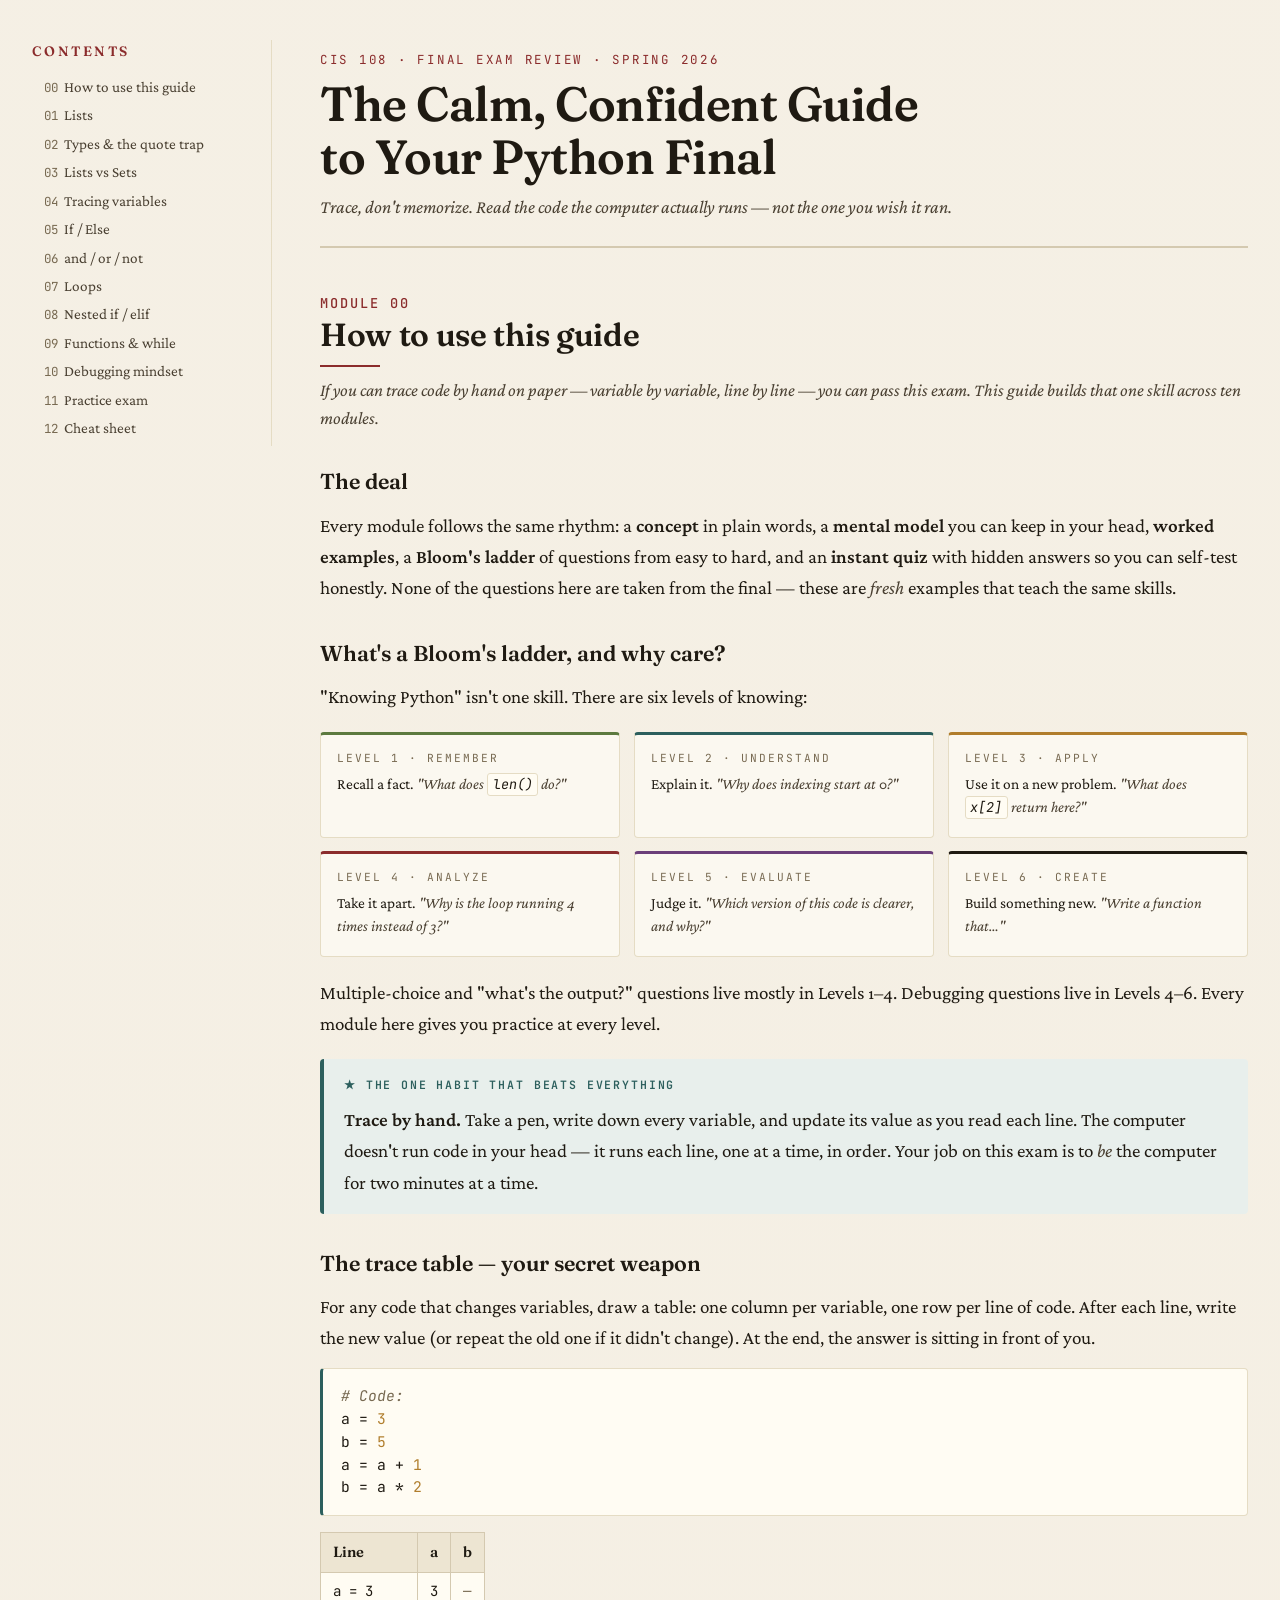
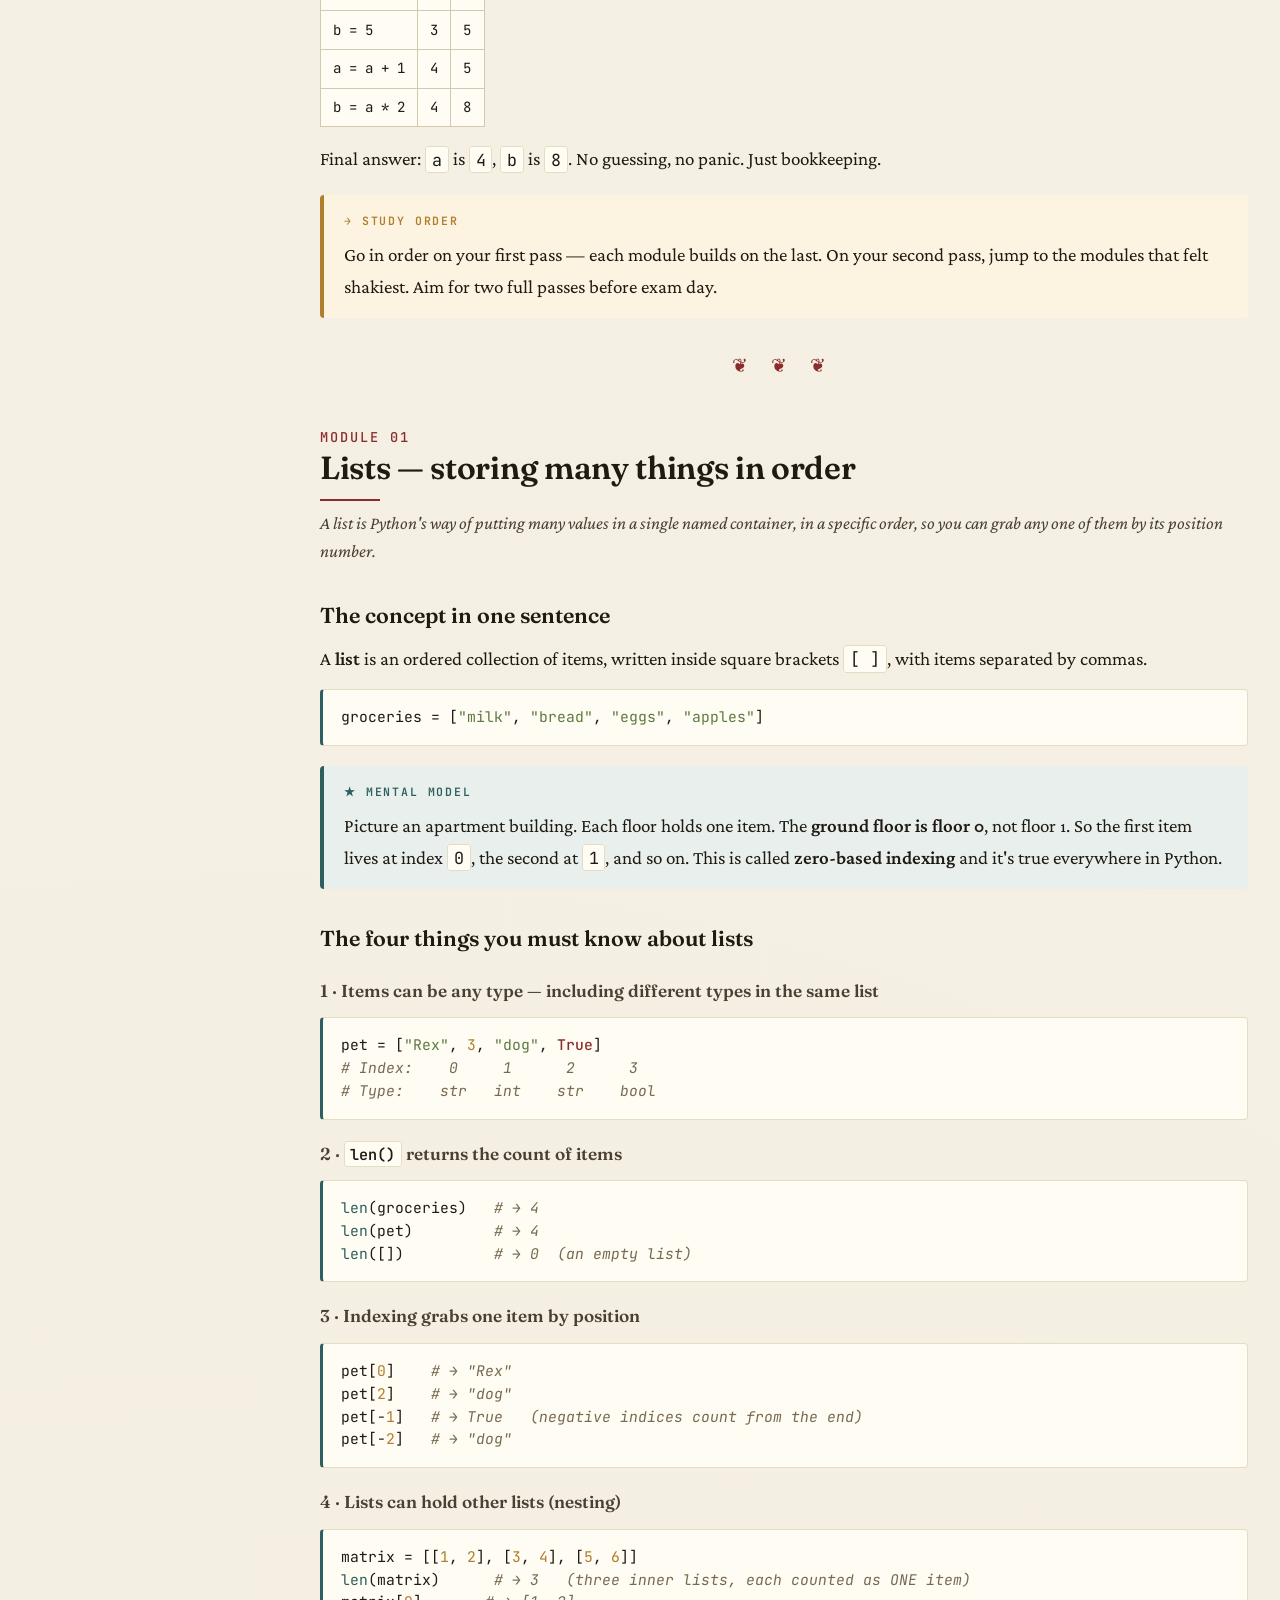
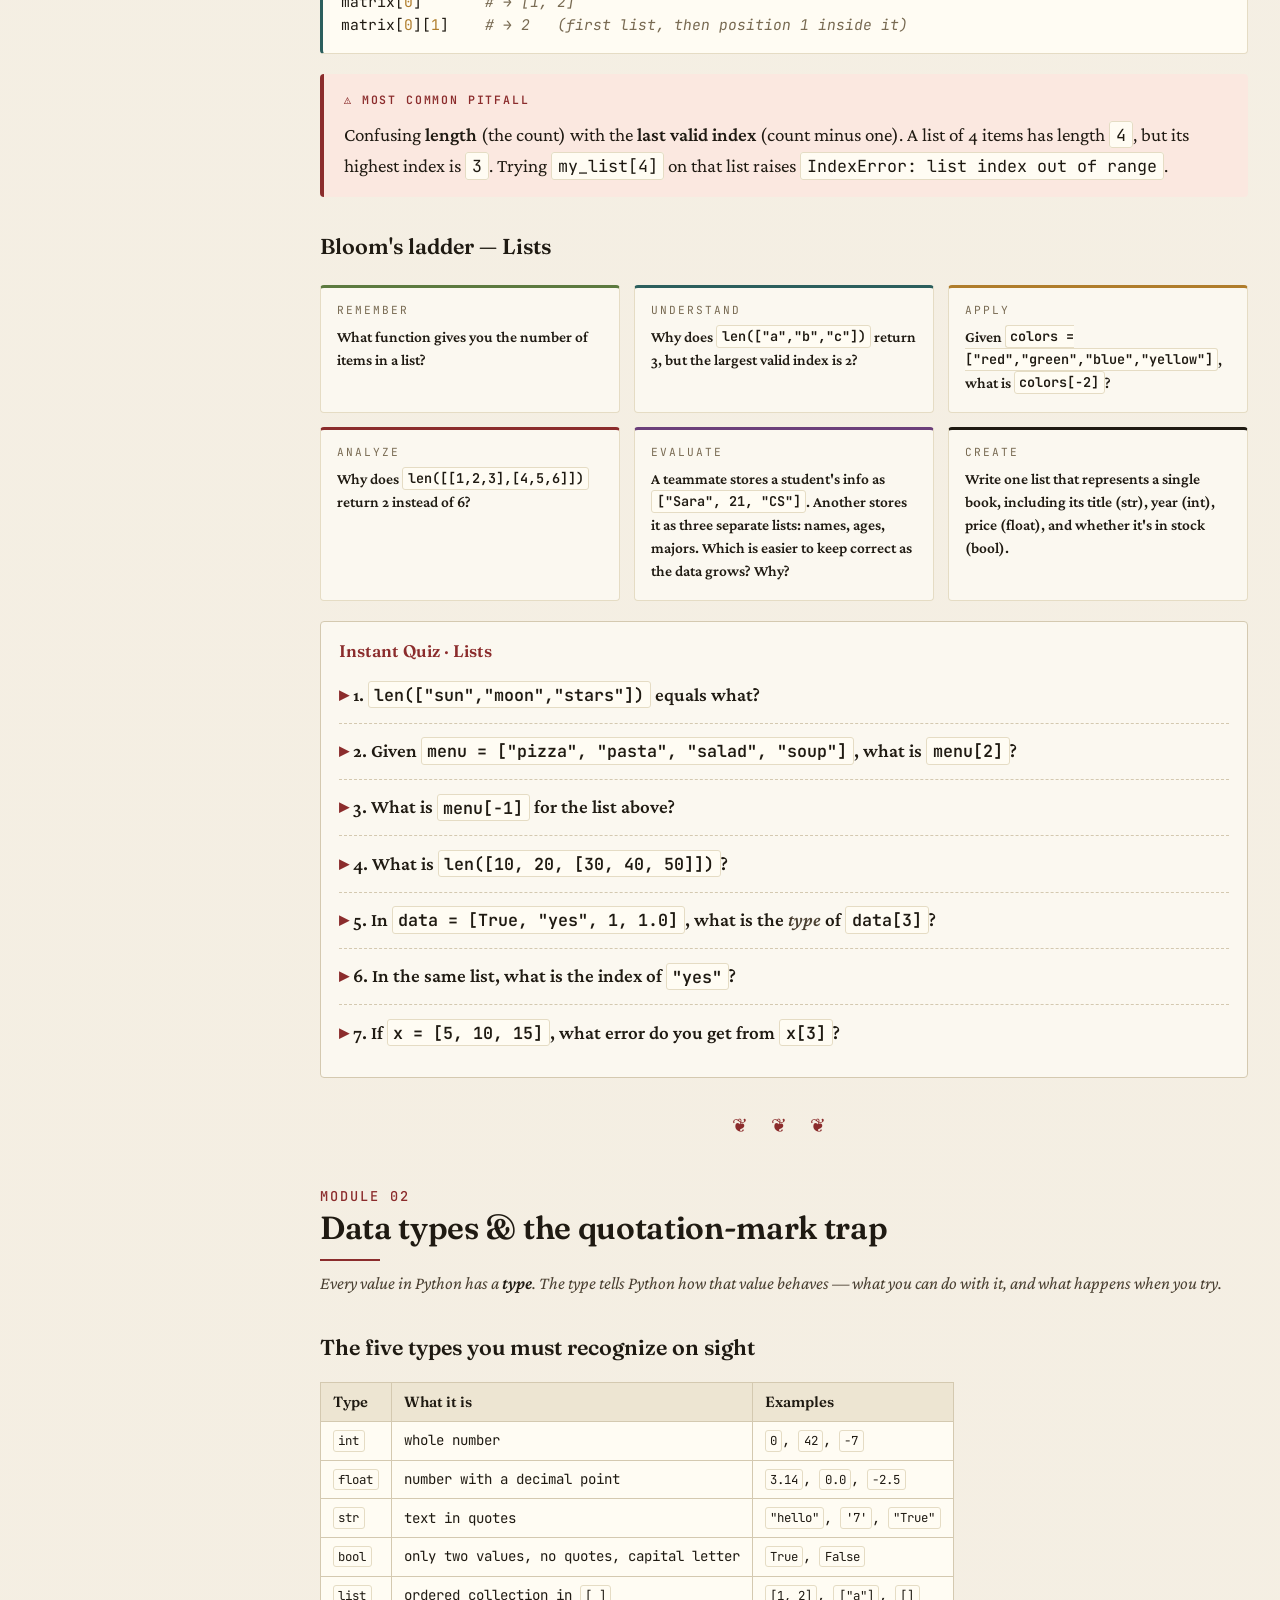
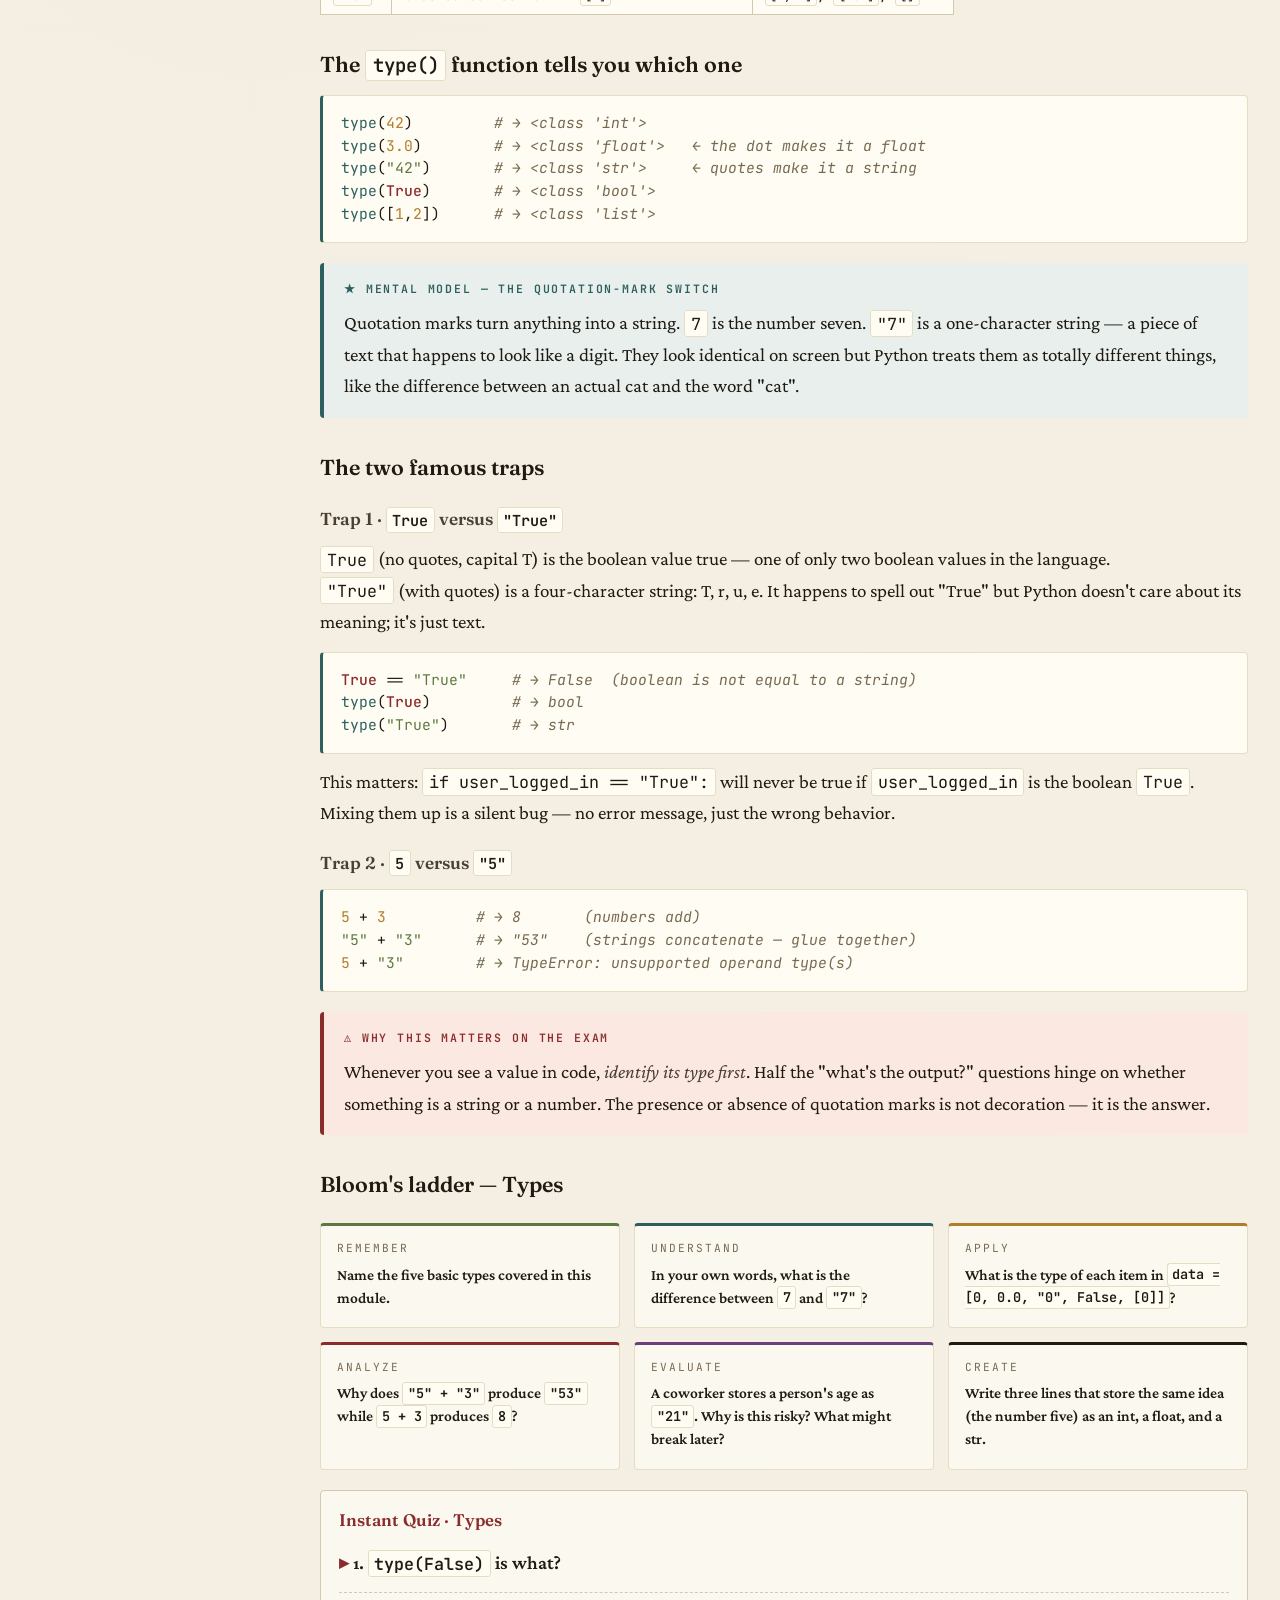
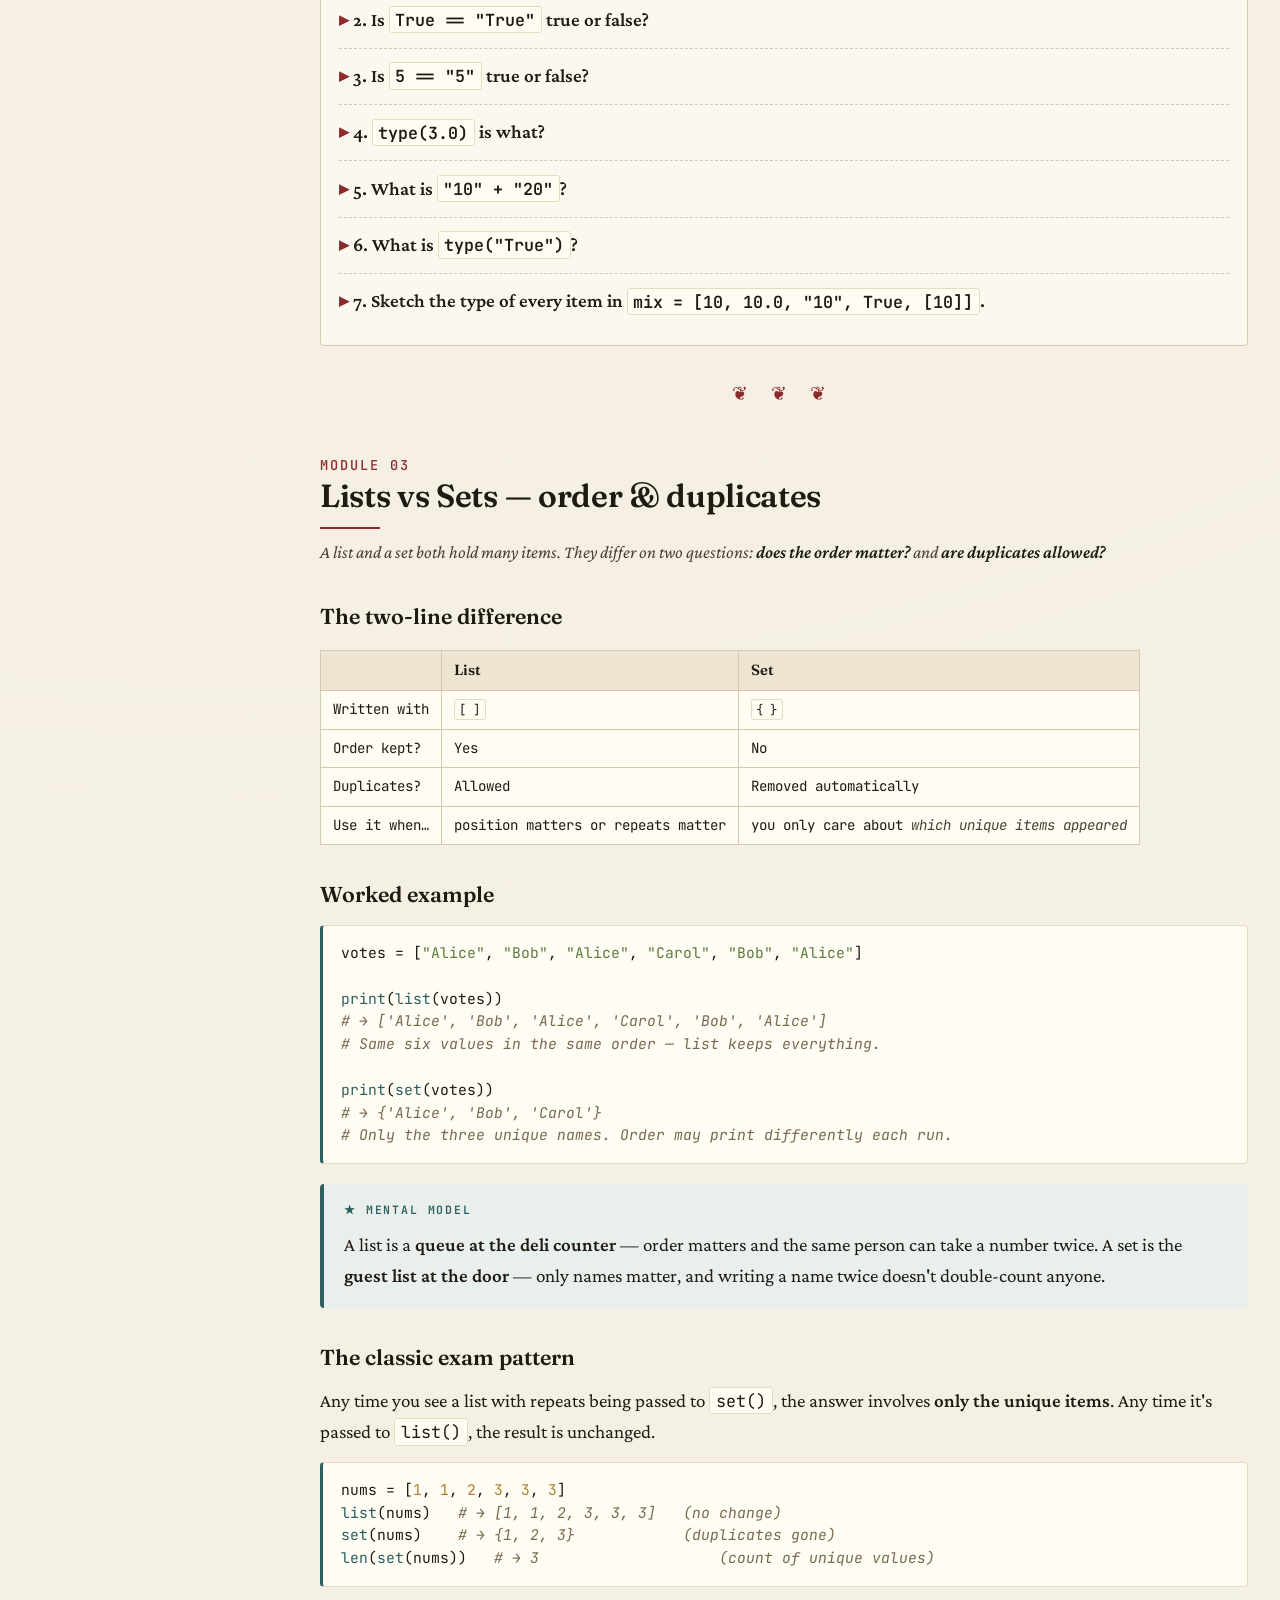
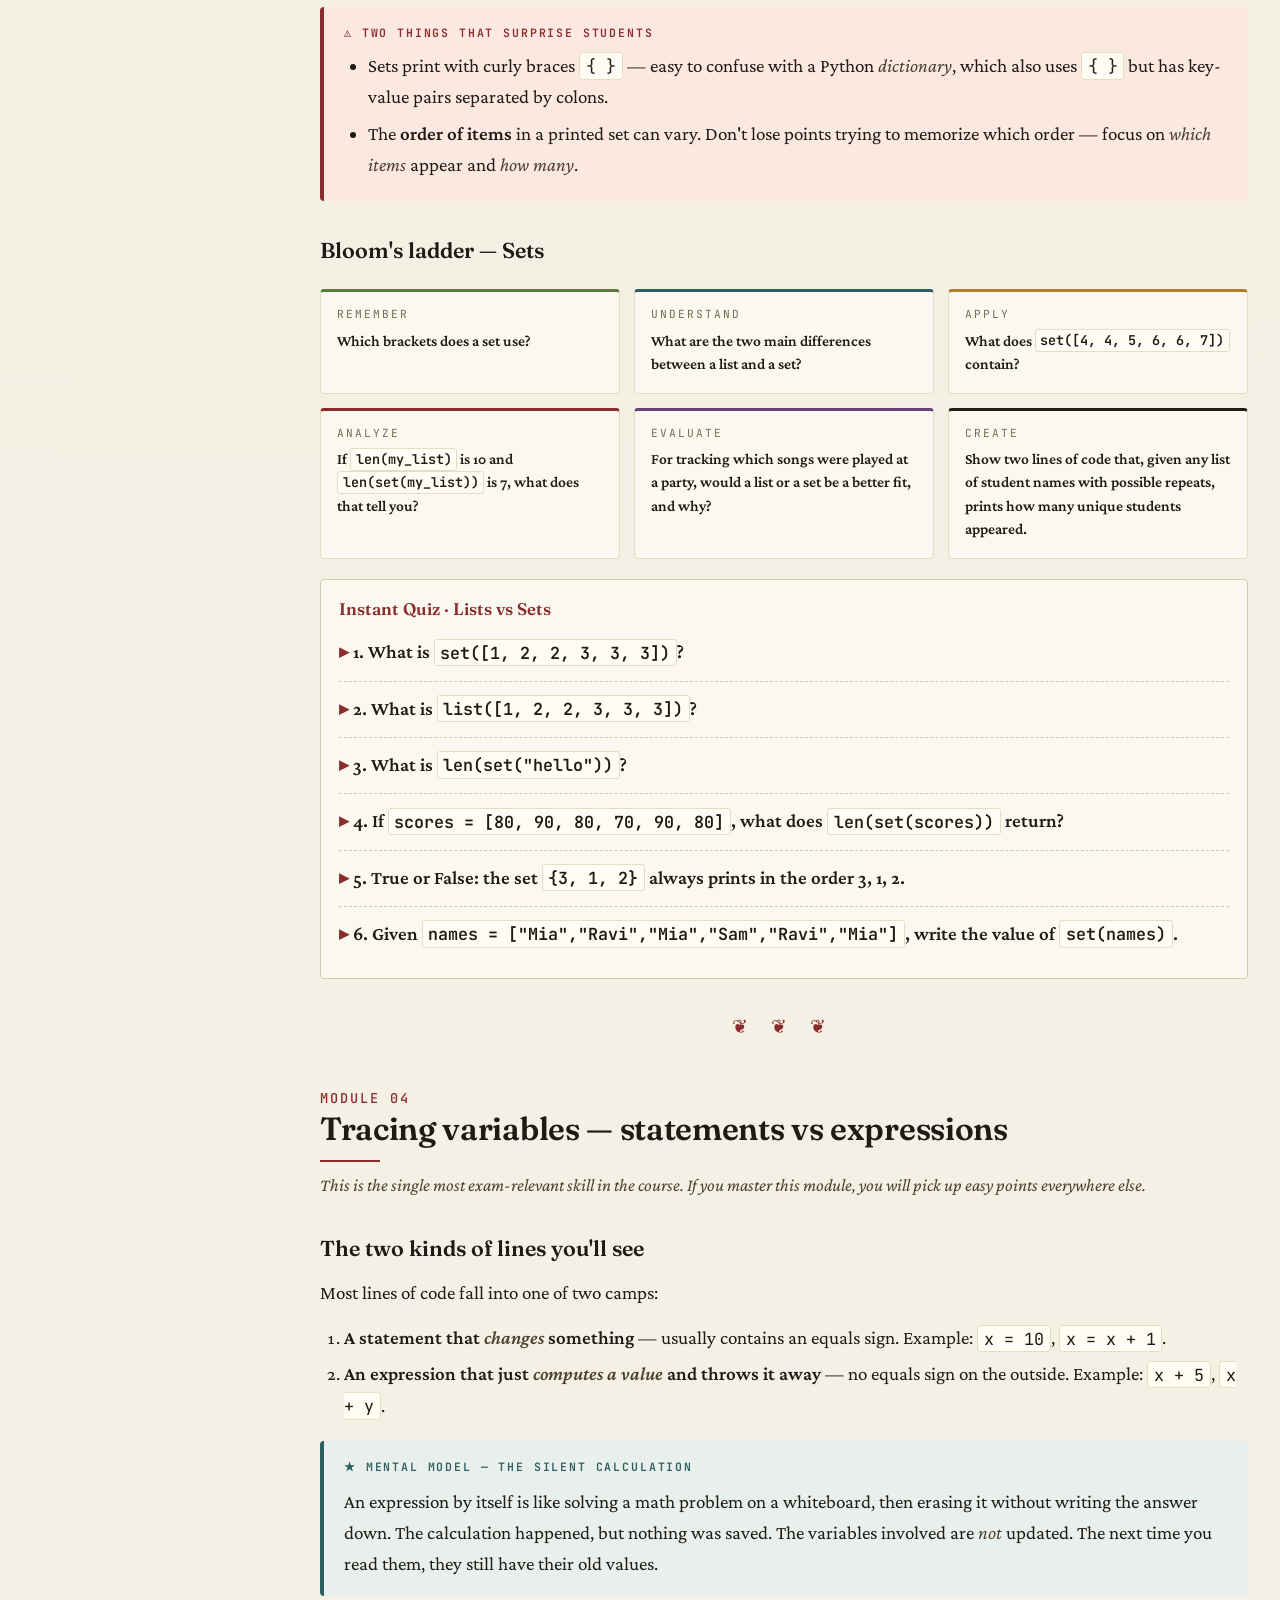
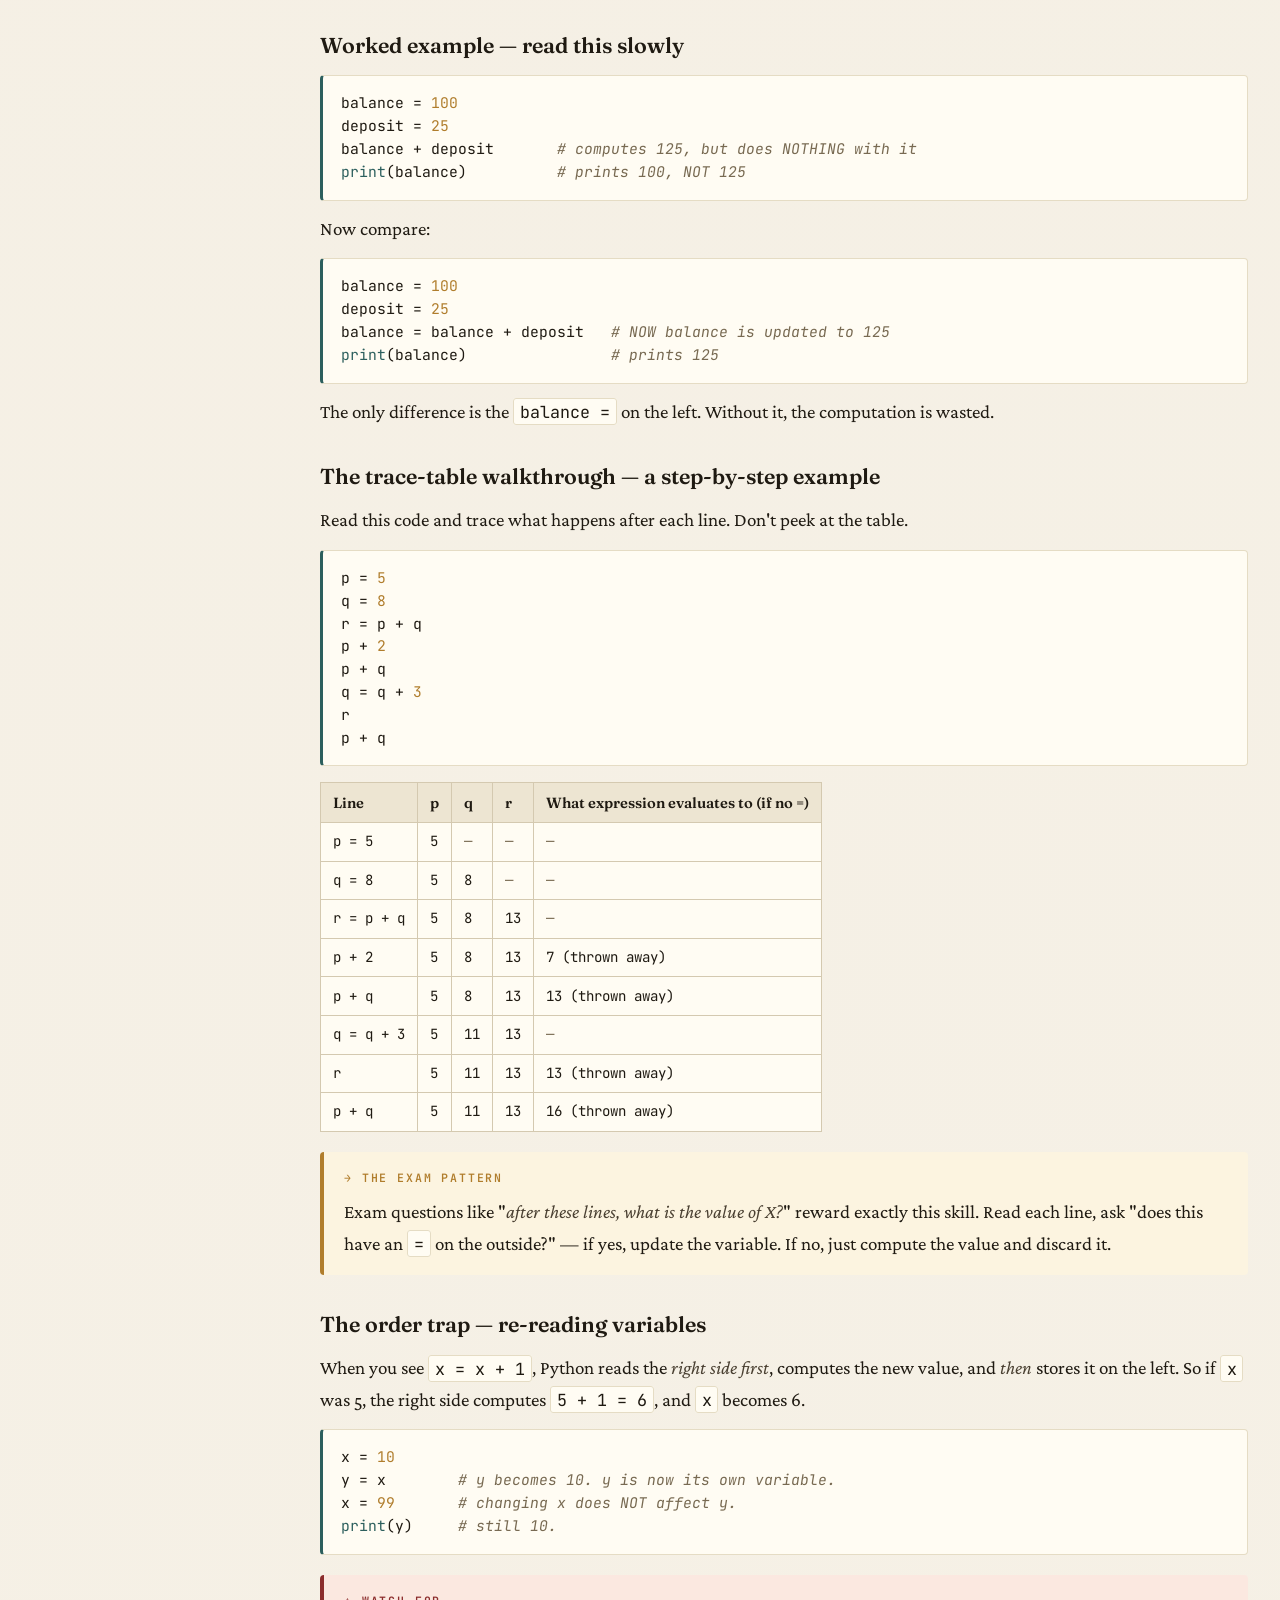
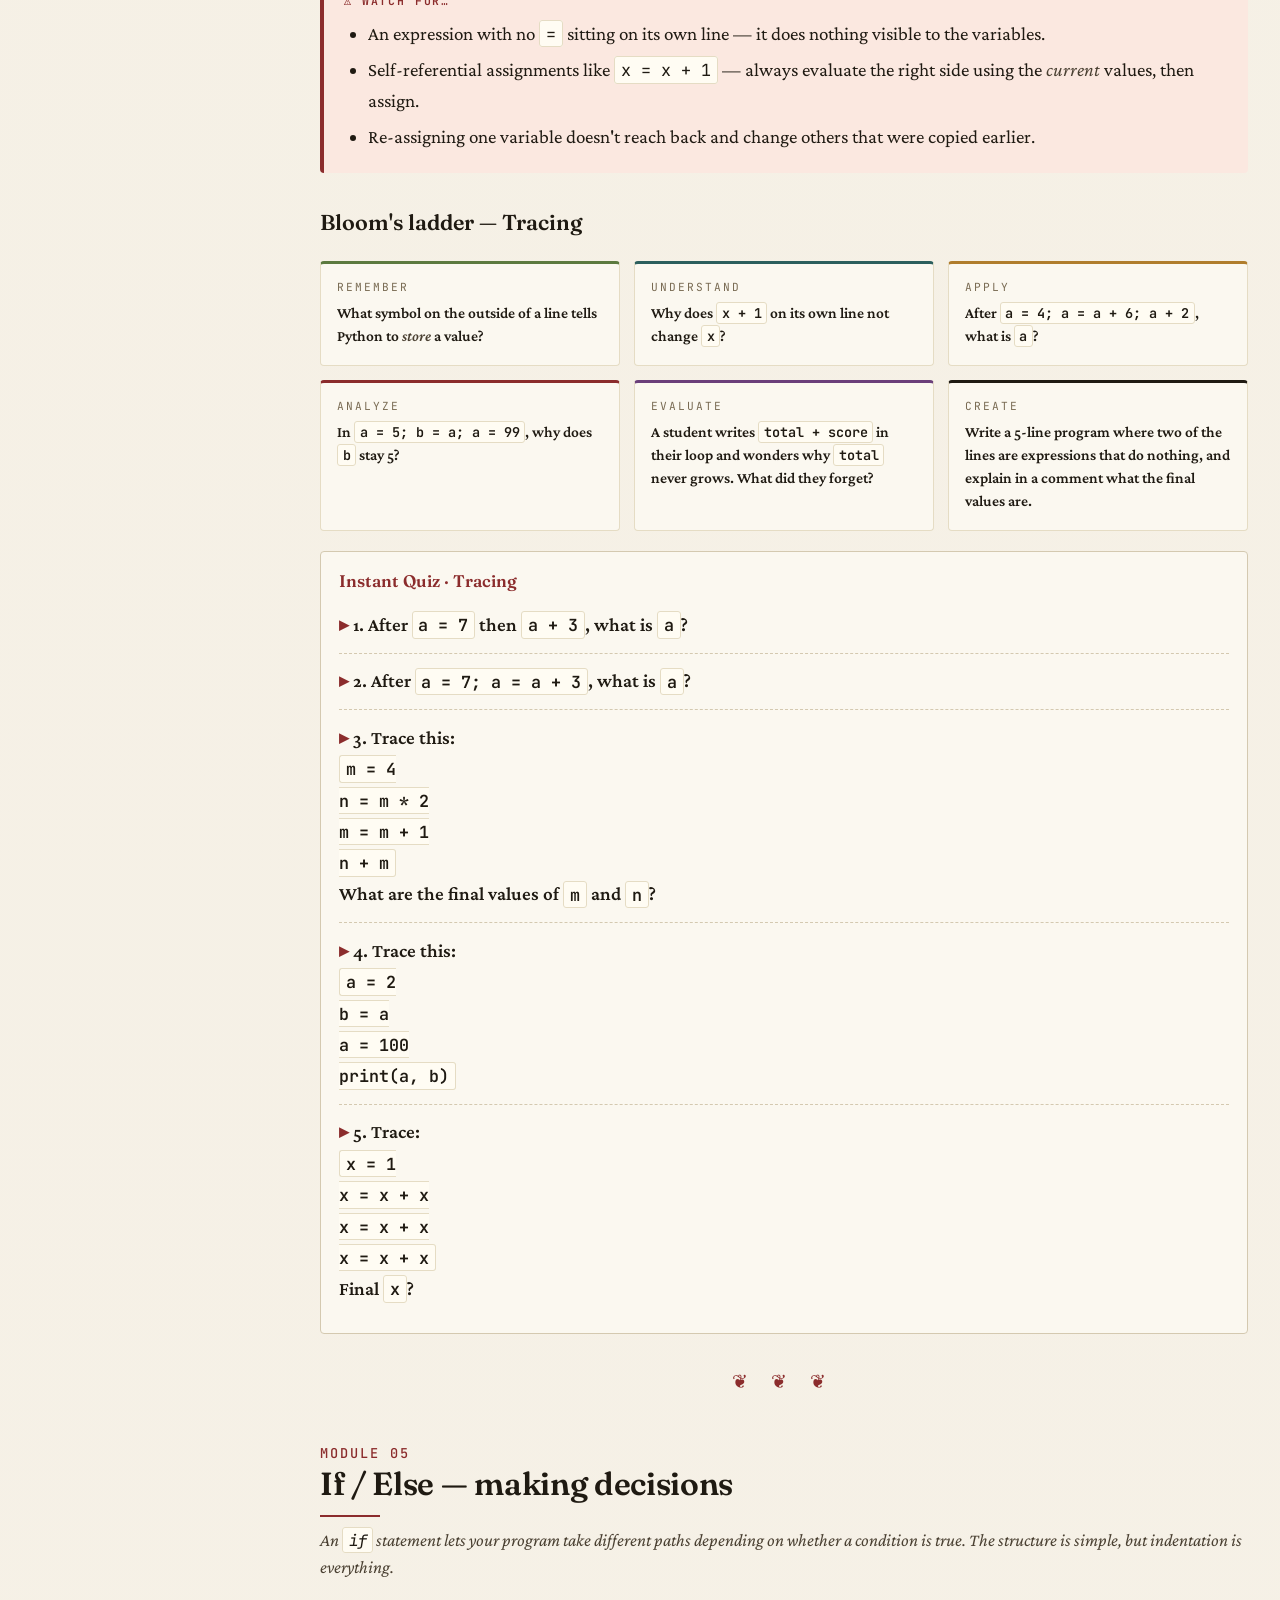
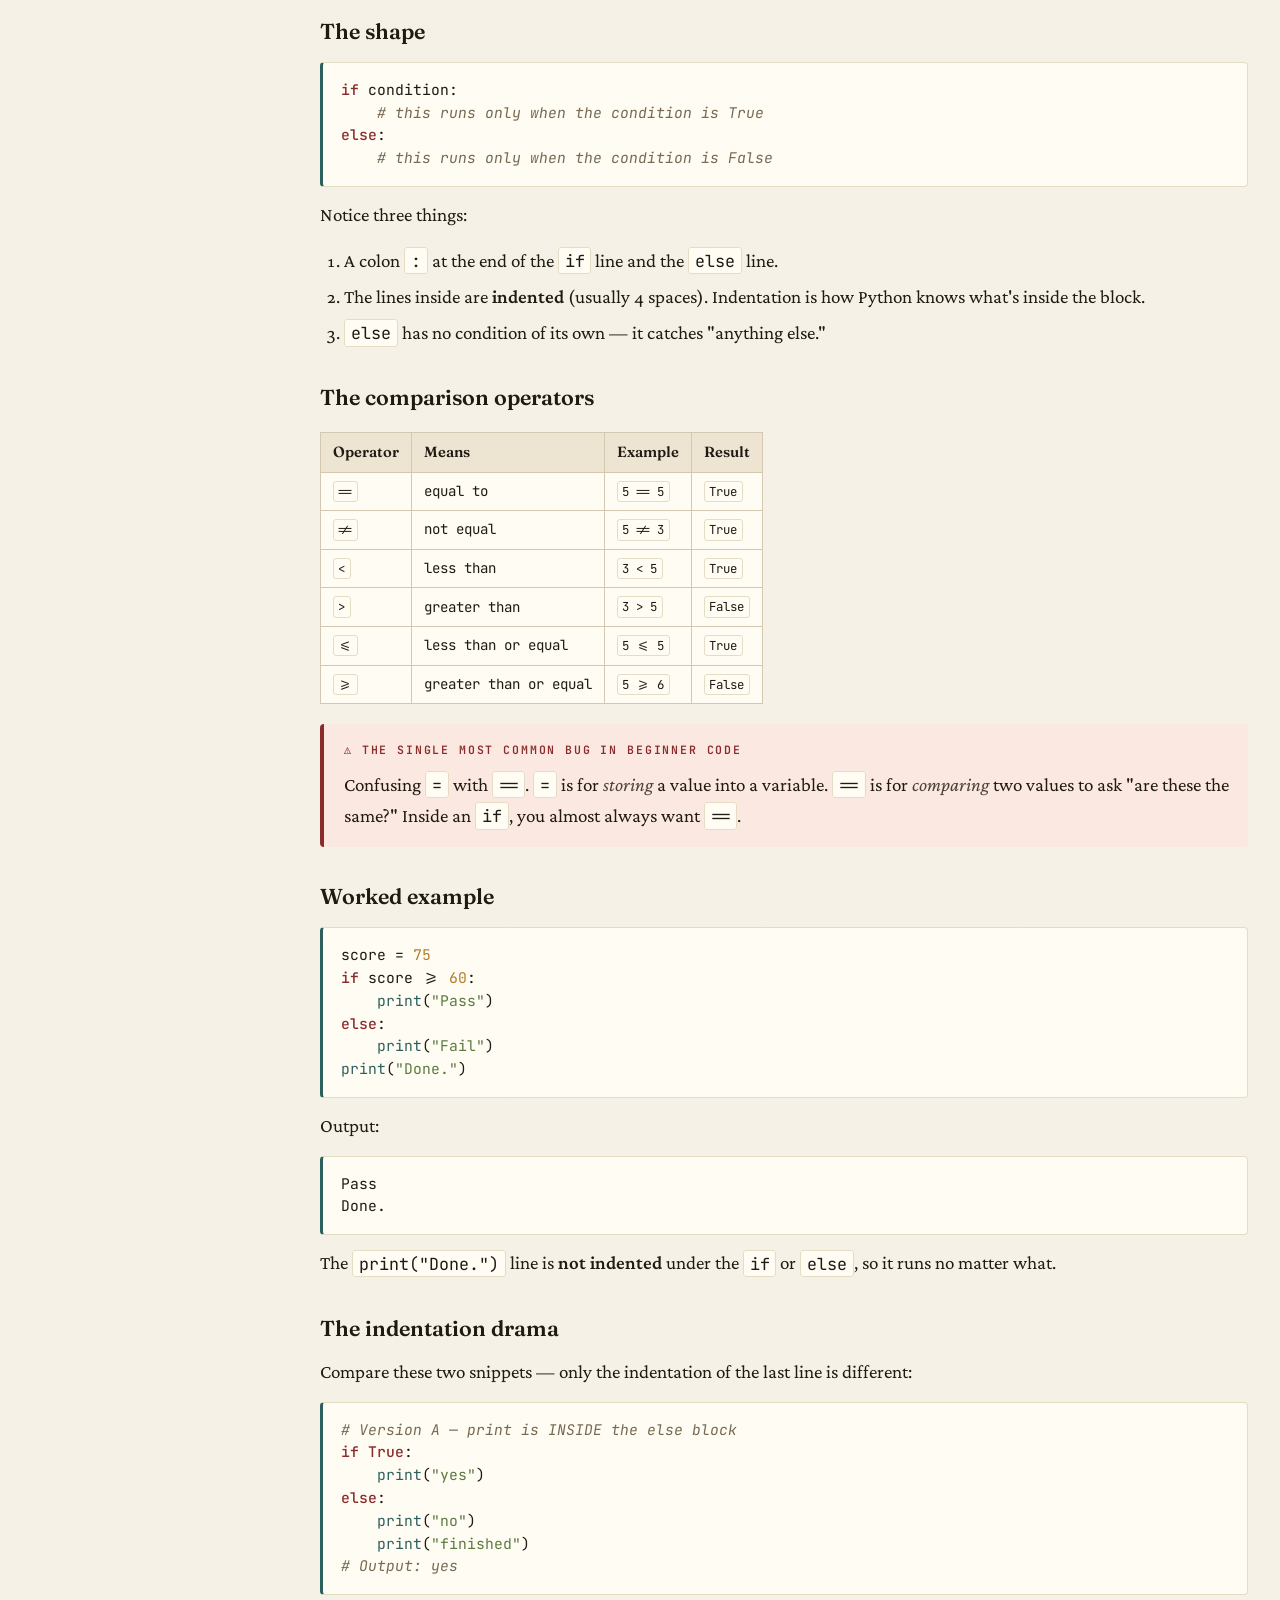
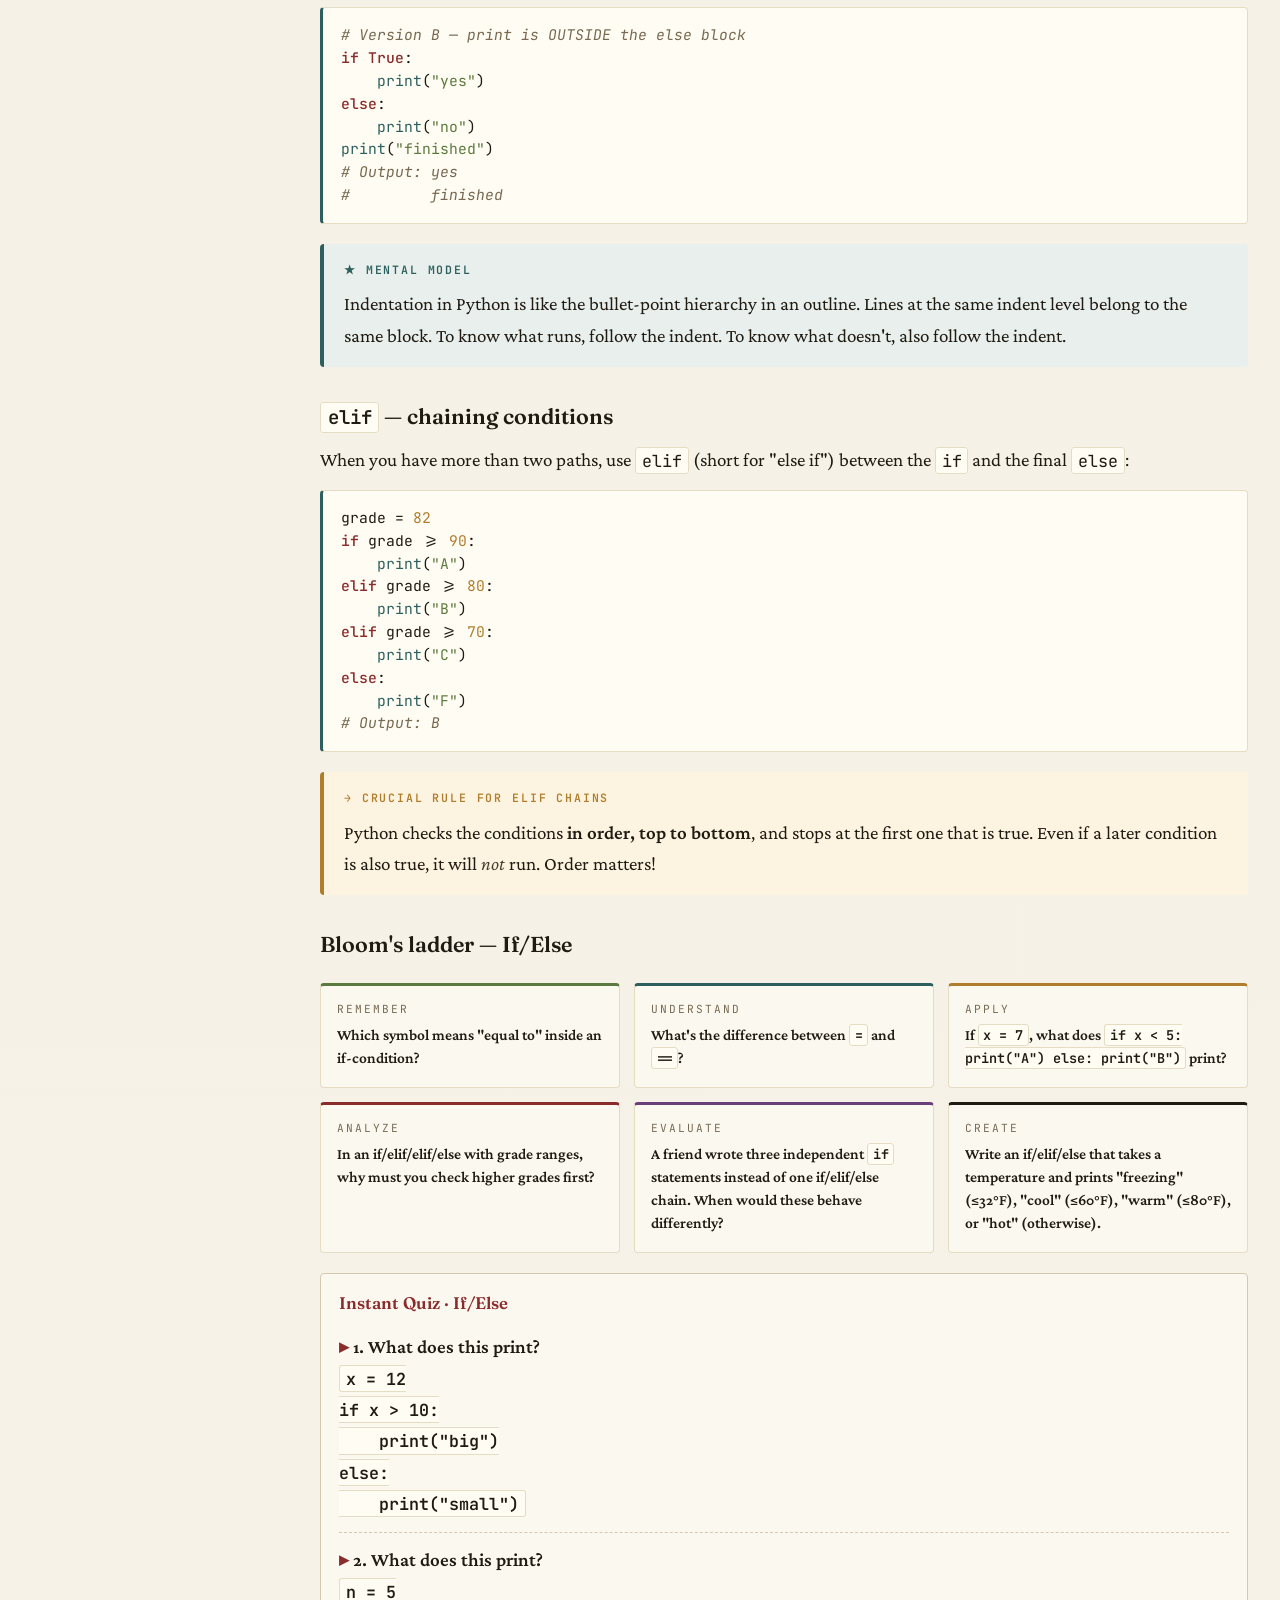
==== index.html @ 13681fec "base file.html" ====
<!DOCTYPE html>
<html lang="en">
<head>
<meta charset="UTF-8">
<meta name="viewport" content="width=device-width, initial-scale=1.0">
<title>CIS 108 — Final Exam Review Guide</title>
<link rel="preconnect" href="https://fonts.googleapis.com">
<link rel="preconnect" href="https://fonts.gstatic.com" crossorigin>
<link href="https://fonts.googleapis.com/css2?family=Fraunces:opsz,wght@9..144,400;9..144,500;9..144,600;9..144,700&family=Crimson+Pro:wght@400;500;600;700&family=JetBrains+Mono:wght@400;500;600&display=swap" rel="stylesheet">
<style>
  :root {
    --paper:        #F7F3EA;
    --paper-soft:   #FBF8F0;
    --paper-deep:   #EDE5D2;
    --ink:          #1F1A12;
    --ink-soft:     #4A4032;
    --ink-faint:    #786A52;
    --rule:         #D4C9B0;
    --rule-soft:    #E5DCC4;
    --brick:        #8B2C2C;
    --brick-soft:   #C97A6B;
    --teal:         #2C5F5D;
    --teal-soft:    #6FA09D;
    --gold:         #B07D2C;
    --moss:         #5C7A3F;
    --code-bg:      #FFFCF3;
    --code-border:  #E5DCC4;
    --hint-bg:      #FCF4E0;
    --warn-bg:      #FBE8E0;
    --calm-bg:      #E8EFEC;
    --good-bg:      #E8EEDD;
  }

  * { box-sizing: border-box; }

  html { scroll-behavior: smooth; scroll-padding-top: 1.5rem; }

  body {
    margin: 0;
    background:
      radial-gradient(circle at 20% 10%, rgba(176,125,44,0.04), transparent 40%),
      radial-gradient(circle at 80% 90%, rgba(44,95,93,0.04), transparent 40%),
      var(--paper);
    color: var(--ink);
    font-family: 'Crimson Pro', Georgia, serif;
    font-size: 19px;
    line-height: 1.65;
    font-feature-settings: "onum", "kern", "liga";
  }

  .page {
    max-width: 1280px;
    margin: 0 auto;
    display: grid;
    grid-template-columns: 240px 1fr;
    gap: 3rem;
    padding: 2.5rem 2rem;
  }

  @media (max-width: 900px) {
    .page { grid-template-columns: 1fr; gap: 1.5rem; padding: 1.25rem; }
    .toc-wrap { position: static !important; max-height: none !important; overflow: visible !important; }
  }

  /* ----- TOC ----- */
  .toc-wrap {
    position: sticky;
    top: 1.5rem;
    align-self: start;
    max-height: calc(100vh - 3rem);
    overflow-y: auto;
    padding-right: 0.75rem;
    border-right: 1px solid var(--rule-soft);
  }
  .toc-title {
    font-family: 'Fraunces', Georgia, serif;
    font-weight: 600;
    font-size: 0.85rem;
    letter-spacing: 0.18em;
    text-transform: uppercase;
    color: var(--brick);
    margin: 0 0 0.85rem 0;
  }
  .toc-list {
    list-style: none;
    padding: 0;
    margin: 0;
    font-size: 0.95rem;
    line-height: 1.45;
  }
  .toc-list li { margin-bottom: 0.4rem; }
  .toc-list a {
    color: var(--ink-soft);
    text-decoration: none;
    border-left: 2px solid transparent;
    padding-left: 0.6rem;
    display: block;
    transition: color 0.15s, border-color 0.15s;
  }
  .toc-list a:hover {
    color: var(--brick);
    border-left-color: var(--brick);
  }
  .toc-num {
    font-family: 'JetBrains Mono', monospace;
    font-size: 0.78rem;
    color: var(--ink-faint);
    margin-right: 0.4rem;
  }

  /* ----- Main ----- */
  main { min-width: 0; }

  /* ----- Header ----- */
  header.top {
    border-bottom: 2px double var(--rule);
    padding-bottom: 1.5rem;
    margin-bottom: 2rem;
  }
  .eyebrow {
    font-family: 'JetBrains Mono', monospace;
    font-size: 0.78rem;
    letter-spacing: 0.22em;
    text-transform: uppercase;
    color: var(--brick);
    margin-bottom: 0.5rem;
  }
  h1 {
    font-family: 'Fraunces', Georgia, serif;
    font-weight: 600;
    font-size: clamp(2.1rem, 4vw, 3rem);
    line-height: 1.1;
    margin: 0 0 0.5rem 0;
    letter-spacing: -0.01em;
    font-variation-settings: "SOFT" 50, "WONK" 0;
  }
  .subtitle {
    font-style: italic;
    color: var(--ink-soft);
    font-size: 1.15rem;
    margin: 0;
  }

  /* ----- Headings ----- */
  h2 {
    font-family: 'Fraunces', Georgia, serif;
    font-weight: 600;
    font-size: 2rem;
    margin: 3rem 0 0.4rem 0;
    color: var(--ink);
    letter-spacing: -0.01em;
    line-height: 1.15;
    font-variation-settings: "SOFT" 30;
  }
  h2 .module-num {
    font-family: 'JetBrains Mono', monospace;
    font-size: 0.85rem;
    color: var(--brick);
    letter-spacing: 0.15em;
    display: block;
    margin-bottom: 0.3rem;
    font-weight: 500;
  }
  h2::after {
    content: "";
    display: block;
    width: 60px;
    height: 2px;
    background: var(--brick);
    margin-top: 0.75rem;
  }
  h3 {
    font-family: 'Fraunces', Georgia, serif;
    font-weight: 600;
    font-size: 1.35rem;
    margin: 2rem 0 0.5rem 0;
    color: var(--ink);
  }
  h4 {
    font-family: 'Fraunces', Georgia, serif;
    font-weight: 600;
    font-size: 1.08rem;
    margin: 1.25rem 0 0.4rem 0;
    color: var(--ink-soft);
    text-transform: none;
  }

  p { margin: 0.6rem 0 0.9rem 0; }
  ul, ol { margin: 0.5rem 0 1rem 0; padding-left: 1.5rem; }
  li { margin-bottom: 0.3rem; }

  strong { color: var(--ink); font-weight: 600; }
  em { color: var(--ink-soft); }

  /* ----- Code ----- */
  code {
    font-family: 'JetBrains Mono', monospace;
    font-size: 0.88em;
    background: var(--code-bg);
    padding: 0.1em 0.35em;
    border-radius: 3px;
    border: 1px solid var(--code-border);
    color: var(--ink);
  }
  pre {
    font-family: 'JetBrains Mono', monospace;
    background: var(--code-bg);
    border: 1px solid var(--code-border);
    border-left: 3px solid var(--teal);
    border-radius: 4px;
    padding: 1rem 1.1rem;
    overflow-x: auto;
    font-size: 0.92rem;
    line-height: 1.55;
    margin: 0.75rem 0;
  }
  pre code {
    background: none;
    border: none;
    padding: 0;
    font-size: inherit;
  }
  /* simple syntax tinting using spans */
  .kw  { color: var(--brick); font-weight: 500; }
  .str { color: var(--moss); }
  .num { color: var(--gold); }
  .com { color: var(--ink-faint); font-style: italic; }
  .fn  { color: var(--teal); }

  /* ----- Callouts ----- */
  .callout {
    margin: 1.25rem 0;
    padding: 1rem 1.15rem 1rem 1.25rem;
    border-radius: 4px;
    border-left: 4px solid var(--ink-faint);
    background: var(--paper-soft);
    position: relative;
  }
  .callout > .label {
    font-family: 'JetBrains Mono', monospace;
    font-size: 0.72rem;
    letter-spacing: 0.16em;
    text-transform: uppercase;
    font-weight: 600;
    margin-bottom: 0.4rem;
    display: block;
  }
  .callout p:last-child, .callout ul:last-child { margin-bottom: 0; }

  .mental    { background: var(--calm-bg); border-left-color: var(--teal); }
  .mental .label { color: var(--teal); }

  .pitfall   { background: var(--warn-bg); border-left-color: var(--brick); }
  .pitfall .label { color: var(--brick); }

  .hint      { background: var(--hint-bg); border-left-color: var(--gold); }
  .hint .label { color: var(--gold); }

  .win       { background: var(--good-bg); border-left-color: var(--moss); }
  .win .label { color: var(--moss); }

  /* ----- Quiz / details ----- */
  .quiz {
    border: 1px solid var(--rule);
    border-radius: 4px;
    padding: 1rem 1.15rem;
    margin: 1.25rem 0;
    background: var(--paper-soft);
  }
  .quiz-title {
    font-family: 'Fraunces', Georgia, serif;
    font-size: 1.05rem;
    font-weight: 600;
    color: var(--brick);
    margin: 0 0 0.6rem 0;
  }
  details {
    margin: 0.6rem 0;
    border-top: 1px dashed var(--rule);
    padding-top: 0.5rem;
  }
  details:first-of-type { border-top: none; padding-top: 0; }
  summary {
    cursor: pointer;
    font-weight: 600;
    color: var(--ink);
    list-style: none;
    padding: 0.2rem 0;
    user-select: none;
  }
  summary::-webkit-details-marker { display: none; }
  summary::before {
    content: "▸ ";
    color: var(--brick);
    display: inline-block;
    transition: transform 0.15s;
    margin-right: 0.2rem;
  }
  details[open] > summary::before { content: "▾ "; }
  .answer {
    margin-top: 0.4rem;
    padding: 0.6rem 0.85rem;
    background: var(--good-bg);
    border-left: 3px solid var(--moss);
    border-radius: 3px;
    font-size: 0.97rem;
  }
  .answer strong { color: var(--moss); }

  /* ----- Tables (trace tables) ----- */
  table {
    border-collapse: collapse;
    margin: 1rem 0;
    font-family: 'JetBrains Mono', monospace;
    font-size: 0.88rem;
    background: var(--code-bg);
    border: 1px solid var(--rule);
  }
  th, td {
    border: 1px solid var(--rule);
    padding: 0.45rem 0.75rem;
    text-align: left;
  }
  th {
    background: var(--paper-deep);
    color: var(--ink);
    font-weight: 600;
    font-family: 'Fraunces', Georgia, serif;
    font-size: 0.92rem;
  }
  td.empty { color: var(--ink-faint); }

  /* ----- Bloom badges ----- */
  .bloom-grid {
    display: grid;
    grid-template-columns: repeat(auto-fit, minmax(250px, 1fr));
    gap: 0.85rem;
    margin: 1.25rem 0;
  }
  .bloom-card {
    background: var(--paper-soft);
    border: 1px solid var(--rule-soft);
    border-radius: 4px;
    padding: 0.85rem 1rem;
    border-top: 3px solid var(--teal);
  }
  .bloom-card.l1 { border-top-color: #5C7A3F; }
  .bloom-card.l2 { border-top-color: #2C5F5D; }
  .bloom-card.l3 { border-top-color: #B07D2C; }
  .bloom-card.l4 { border-top-color: #8B2C2C; }
  .bloom-card.l5 { border-top-color: #6B3F7A; }
  .bloom-card.l6 { border-top-color: #1F1A12; }
  .bloom-level {
    font-family: 'JetBrains Mono', monospace;
    font-size: 0.7rem;
    letter-spacing: 0.18em;
    text-transform: uppercase;
    color: var(--ink-faint);
    margin-bottom: 0.3rem;
  }
  .bloom-card p { margin: 0.3rem 0; font-size: 0.96rem; line-height: 1.5; }
  .bloom-q { font-weight: 600; color: var(--ink); }

  /* ----- Misc ----- */
  hr {
    border: none;
    border-top: 1px solid var(--rule-soft);
    margin: 2rem 0;
  }
  .ornament {
    text-align: center;
    color: var(--brick);
    font-size: 1.2rem;
    margin: 2rem 0;
    letter-spacing: 0.5em;
  }
  .lead {
    font-size: 1.12rem;
    color: var(--ink-soft);
    font-style: italic;
    line-height: 1.55;
  }
  .kbd {
    font-family: 'JetBrains Mono', monospace;
    font-size: 0.82em;
    background: var(--paper-deep);
    padding: 0.1em 0.4em;
    border: 1px solid var(--rule);
    border-bottom-width: 2px;
    border-radius: 3px;
  }

  /* ----- footer ----- */
  footer {
    margin-top: 4rem;
    padding-top: 1.5rem;
    border-top: 2px double var(--rule);
    color: var(--ink-faint);
    font-size: 0.9rem;
    font-style: italic;
    text-align: center;
  }
</style>
</head>
<body>
<div class="page">

<!-- ============================================================ -->
<!-- TABLE OF CONTENTS                                            -->
<!-- ============================================================ -->
<aside class="toc-wrap">
  <p class="toc-title">Contents</p>
  <ul class="toc-list">
    <li><a href="#welcome"><span class="toc-num">00</span>How to use this guide</a></li>
    <li><a href="#mod1"><span class="toc-num">01</span>Lists</a></li>
    <li><a href="#mod2"><span class="toc-num">02</span>Types &amp; the quote trap</a></li>
    <li><a href="#mod3"><span class="toc-num">03</span>Lists vs Sets</a></li>
    <li><a href="#mod4"><span class="toc-num">04</span>Tracing variables</a></li>
    <li><a href="#mod5"><span class="toc-num">05</span>If / Else</a></li>
    <li><a href="#mod6"><span class="toc-num">06</span>and / or / not</a></li>
    <li><a href="#mod7"><span class="toc-num">07</span>Loops</a></li>
    <li><a href="#mod8"><span class="toc-num">08</span>Nested if / elif</a></li>
    <li><a href="#mod9"><span class="toc-num">09</span>Functions &amp; while</a></li>
    <li><a href="#mod10"><span class="toc-num">10</span>Debugging mindset</a></li>
    <li><a href="#practice"><span class="toc-num">11</span>Practice exam</a></li>
    <li><a href="#cheat"><span class="toc-num">12</span>Cheat sheet</a></li>
  </ul>
</aside>

<!-- ============================================================ -->
<!-- MAIN                                                         -->
<!-- ============================================================ -->
<main>

<header class="top">
  <p class="eyebrow">CIS 108 · Final Exam Review · Spring 2026</p>
  <h1>The Calm, Confident Guide<br>to Your Python Final</h1>
  <p class="subtitle">Trace, don't memorize. Read the code the computer actually runs — not the one you wish it ran.</p>
</header>

<!-- ============================================================ -->
<!-- 00 WELCOME                                                   -->
<!-- ============================================================ -->
<section id="welcome">
<h2><span class="module-num">MODULE 00</span>How to use this guide</h2>

<p class="lead">If you can <em>trace</em> code by hand on paper — variable by variable, line by line — you can pass this exam. This guide builds that one skill across ten modules.</p>

<h3>The deal</h3>
<p>Every module follows the same rhythm: a <strong>concept</strong> in plain words, a <strong>mental model</strong> you can keep in your head, <strong>worked examples</strong>, a <strong>Bloom's ladder</strong> of questions from easy to hard, and an <strong>instant quiz</strong> with hidden answers so you can self-test honestly. None of the questions here are taken from the final — these are <em>fresh</em> examples that teach the same skills.</p>

<h3>What's a Bloom's ladder, and why care?</h3>
<p>"Knowing Python" isn't one skill. There are six levels of knowing:</p>

<div class="bloom-grid">
  <div class="bloom-card l1"><div class="bloom-level">Level 1 · Remember</div><p>Recall a fact. <em>"What does <code>len()</code> do?"</em></p></div>
  <div class="bloom-card l2"><div class="bloom-level">Level 2 · Understand</div><p>Explain it. <em>"Why does indexing start at 0?"</em></p></div>
  <div class="bloom-card l3"><div class="bloom-level">Level 3 · Apply</div><p>Use it on a new problem. <em>"What does <code>x[2]</code> return here?"</em></p></div>
  <div class="bloom-card l4"><div class="bloom-level">Level 4 · Analyze</div><p>Take it apart. <em>"Why is the loop running 4 times instead of 3?"</em></p></div>
  <div class="bloom-card l5"><div class="bloom-level">Level 5 · Evaluate</div><p>Judge it. <em>"Which version of this code is clearer, and why?"</em></p></div>
  <div class="bloom-card l6"><div class="bloom-level">Level 6 · Create</div><p>Build something new. <em>"Write a function that…"</em></p></div>
</div>

<p>Multiple-choice and "what's the output?" questions live mostly in Levels 1–4. Debugging questions live in Levels 4–6. Every module here gives you practice at every level.</p>

<div class="callout mental">
  <span class="label">★ The one habit that beats everything</span>
  <p><strong>Trace by hand.</strong> Take a pen, write down every variable, and update its value as you read each line. The computer doesn't run code in your head — it runs each line, one at a time, in order. Your job on this exam is to <em>be</em> the computer for two minutes at a time.</p>
</div>

<h3>The trace table — your secret weapon</h3>
<p>For any code that changes variables, draw a table: one column per variable, one row per line of code. After each line, write the new value (or repeat the old one if it didn't change). At the end, the answer is sitting in front of you.</p>

<pre><code><span class="com"># Code:</span>
a = <span class="num">3</span>
b = <span class="num">5</span>
a = a + <span class="num">1</span>
b = a * <span class="num">2</span></code></pre>

<table>
<tr><th>Line</th><th>a</th><th>b</th></tr>
<tr><td>a = 3</td><td>3</td><td class="empty">—</td></tr>
<tr><td>b = 5</td><td>3</td><td>5</td></tr>
<tr><td>a = a + 1</td><td>4</td><td>5</td></tr>
<tr><td>b = a * 2</td><td>4</td><td>8</td></tr>
</table>

<p>Final answer: <code>a</code> is <code>4</code>, <code>b</code> is <code>8</code>. No guessing, no panic. Just bookkeeping.</p>

<div class="callout hint">
  <span class="label">→ Study order</span>
  <p>Go in order on your first pass — each module builds on the last. On your second pass, jump to the modules that felt shakiest. Aim for two full passes before exam day.</p>
</div>

</section>

<div class="ornament">❦ ❦ ❦</div>

<!-- ============================================================ -->
<!-- 01 LISTS                                                      -->
<!-- ============================================================ -->
<section id="mod1">
<h2><span class="module-num">MODULE 01</span>Lists — storing many things in order</h2>

<p class="lead">A list is Python's way of putting many values in a single named container, in a specific order, so you can grab any one of them by its position number.</p>

<h3>The concept in one sentence</h3>
<p>A <strong>list</strong> is an ordered collection of items, written inside square brackets <code>[ ]</code>, with items separated by commas.</p>

<pre><code>groceries = [<span class="str">"milk"</span>, <span class="str">"bread"</span>, <span class="str">"eggs"</span>, <span class="str">"apples"</span>]</code></pre>

<div class="callout mental">
  <span class="label">★ Mental model</span>
  <p>Picture an apartment building. Each floor holds one item. The <strong>ground floor is floor 0</strong>, not floor 1. So the first item lives at index <code>0</code>, the second at <code>1</code>, and so on. This is called <strong>zero-based indexing</strong> and it's true everywhere in Python.</p>
</div>

<h3>The four things you must know about lists</h3>

<h4>1 · Items can be any type — including different types in the same list</h4>
<pre><code>pet = [<span class="str">"Rex"</span>, <span class="num">3</span>, <span class="str">"dog"</span>, <span class="kw">True</span>]
<span class="com"># Index:    0     1      2      3</span>
<span class="com"># Type:    str   int    str    bool</span></code></pre>

<h4>2 · <code>len()</code> returns the count of items</h4>
<pre><code><span class="fn">len</span>(groceries)   <span class="com"># → 4</span>
<span class="fn">len</span>(pet)         <span class="com"># → 4</span>
<span class="fn">len</span>([])          <span class="com"># → 0  (an empty list)</span></code></pre>

<h4>3 · Indexing grabs one item by position</h4>
<pre><code>pet[<span class="num">0</span>]    <span class="com"># → "Rex"</span>
pet[<span class="num">2</span>]    <span class="com"># → "dog"</span>
pet[-<span class="num">1</span>]   <span class="com"># → True   (negative indices count from the end)</span>
pet[-<span class="num">2</span>]   <span class="com"># → "dog"</span></code></pre>

<h4>4 · Lists can hold other lists (nesting)</h4>
<pre><code>matrix = [[<span class="num">1</span>, <span class="num">2</span>], [<span class="num">3</span>, <span class="num">4</span>], [<span class="num">5</span>, <span class="num">6</span>]]
<span class="fn">len</span>(matrix)      <span class="com"># → 3   (three inner lists, each counted as ONE item)</span>
matrix[<span class="num">0</span>]       <span class="com"># → [1, 2]</span>
matrix[<span class="num">0</span>][<span class="num">1</span>]    <span class="com"># → 2   (first list, then position 1 inside it)</span></code></pre>

<div class="callout pitfall">
  <span class="label">⚠ Most common pitfall</span>
  <p>Confusing <strong>length</strong> (the count) with the <strong>last valid index</strong> (count minus one). A list of 4 items has length <code>4</code>, but its highest index is <code>3</code>. Trying <code>my_list[4]</code> on that list raises <code>IndexError: list index out of range</code>.</p>
</div>

<h3>Bloom's ladder — Lists</h3>
<div class="bloom-grid">
  <div class="bloom-card l1"><div class="bloom-level">Remember</div><p class="bloom-q">What function gives you the number of items in a list?</p></div>
  <div class="bloom-card l2"><div class="bloom-level">Understand</div><p class="bloom-q">Why does <code>len(["a","b","c"])</code> return 3, but the largest valid index is 2?</p></div>
  <div class="bloom-card l3"><div class="bloom-level">Apply</div><p class="bloom-q">Given <code>colors = ["red","green","blue","yellow"]</code>, what is <code>colors[-2]</code>?</p></div>
  <div class="bloom-card l4"><div class="bloom-level">Analyze</div><p class="bloom-q">Why does <code>len([[1,2,3],[4,5,6]])</code> return 2 instead of 6?</p></div>
  <div class="bloom-card l5"><div class="bloom-level">Evaluate</div><p class="bloom-q">A teammate stores a student's info as <code>["Sara", 21, "CS"]</code>. Another stores it as three separate lists: names, ages, majors. Which is easier to keep correct as the data grows? Why?</p></div>
  <div class="bloom-card l6"><div class="bloom-level">Create</div><p class="bloom-q">Write one list that represents a single book, including its title (str), year (int), price (float), and whether it's in stock (bool).</p></div>
</div>

<div class="quiz">
<p class="quiz-title">Instant Quiz · Lists</p>

<details><summary>1. <code>len(["sun","moon","stars"])</code> equals what?</summary>
<div class="answer"><strong>3.</strong> Three items, so length is 3.</div></details>

<details><summary>2. Given <code>menu = ["pizza", "pasta", "salad", "soup"]</code>, what is <code>menu[2]</code>?</summary>
<div class="answer"><strong>"salad".</strong> Counting from 0: pizza→0, pasta→1, salad→2.</div></details>

<details><summary>3. What is <code>menu[-1]</code> for the list above?</summary>
<div class="answer"><strong>"soup".</strong> <code>-1</code> is always the last item, no matter how long the list is.</div></details>

<details><summary>4. What is <code>len([10, 20, [30, 40, 50]])</code>?</summary>
<div class="answer"><strong>3.</strong> Two numbers and one inner list — three items total. The inner list counts as a single item even though it contains three numbers.</div></details>

<details><summary>5. In <code>data = [True, "yes", 1, 1.0]</code>, what is the <em>type</em> of <code>data[3]</code>?</summary>
<div class="answer"><strong><code>float</code>.</strong> The dot in <code>1.0</code> makes it a float, not an int.</div></details>

<details><summary>6. In the same list, what is the index of <code>"yes"</code>?</summary>
<div class="answer"><strong>1.</strong> True is at 0, "yes" is at 1.</div></details>

<details><summary>7. If <code>x = [5, 10, 15]</code>, what error do you get from <code>x[3]</code>?</summary>
<div class="answer"><strong><code>IndexError: list index out of range</code>.</strong> The list has length 3, so valid indices are 0, 1, 2. Index 3 doesn't exist.</div></details>
</div>

</section>

<div class="ornament">❦ ❦ ❦</div>

<!-- ============================================================ -->
<!-- 02 TYPES                                                      -->
<!-- ============================================================ -->
<section id="mod2">
<h2><span class="module-num">MODULE 02</span>Data types &amp; the quotation-mark trap</h2>

<p class="lead">Every value in Python has a <strong>type</strong>. The type tells Python how that value behaves — what you can do with it, and what happens when you try.</p>

<h3>The five types you must recognize on sight</h3>

<table>
<tr><th>Type</th><th>What it is</th><th>Examples</th></tr>
<tr><td><code>int</code></td><td>whole number</td><td><code>0</code>, <code>42</code>, <code>-7</code></td></tr>
<tr><td><code>float</code></td><td>number with a decimal point</td><td><code>3.14</code>, <code>0.0</code>, <code>-2.5</code></td></tr>
<tr><td><code>str</code></td><td>text in quotes</td><td><code>"hello"</code>, <code>'7'</code>, <code>"True"</code></td></tr>
<tr><td><code>bool</code></td><td>only two values, no quotes, capital letter</td><td><code>True</code>, <code>False</code></td></tr>
<tr><td><code>list</code></td><td>ordered collection in <code>[ ]</code></td><td><code>[1, 2]</code>, <code>["a"]</code>, <code>[]</code></td></tr>
</table>

<h3>The <code>type()</code> function tells you which one</h3>
<pre><code><span class="fn">type</span>(<span class="num">42</span>)         <span class="com"># → &lt;class 'int'&gt;</span>
<span class="fn">type</span>(<span class="num">3.0</span>)        <span class="com"># → &lt;class 'float'&gt;   ← the dot makes it a float</span>
<span class="fn">type</span>(<span class="str">"42"</span>)       <span class="com"># → &lt;class 'str'&gt;     ← quotes make it a string</span>
<span class="fn">type</span>(<span class="kw">True</span>)       <span class="com"># → &lt;class 'bool'&gt;</span>
<span class="fn">type</span>([<span class="num">1</span>,<span class="num">2</span>])      <span class="com"># → &lt;class 'list'&gt;</span></code></pre>

<div class="callout mental">
  <span class="label">★ Mental model — the quotation-mark switch</span>
  <p>Quotation marks turn anything into a string. <code>7</code> is the number seven. <code>"7"</code> is a one-character string — a piece of text that happens to look like a digit. They look identical on screen but Python treats them as totally different things, like the difference between an actual cat and the word "cat".</p>
</div>

<h3>The two famous traps</h3>

<h4>Trap 1 · <code>True</code> versus <code>"True"</code></h4>
<p><code>True</code> (no quotes, capital T) is the boolean value true — one of only two boolean values in the language.<br>
<code>"True"</code> (with quotes) is a four-character string: T, r, u, e. It happens to spell out "True" but Python doesn't care about its meaning; it's just text.</p>

<pre><code><span class="kw">True</span> == <span class="str">"True"</span>     <span class="com"># → False  (boolean is not equal to a string)</span>
<span class="fn">type</span>(<span class="kw">True</span>)         <span class="com"># → bool</span>
<span class="fn">type</span>(<span class="str">"True"</span>)       <span class="com"># → str</span></code></pre>

<p>This matters: <code>if user_logged_in == "True":</code> will never be true if <code>user_logged_in</code> is the boolean <code>True</code>. Mixing them up is a silent bug — no error message, just the wrong behavior.</p>

<h4>Trap 2 · <code>5</code> versus <code>"5"</code></h4>
<pre><code><span class="num">5</span> + <span class="num">3</span>          <span class="com"># → 8       (numbers add)</span>
<span class="str">"5"</span> + <span class="str">"3"</span>      <span class="com"># → "53"    (strings concatenate — glue together)</span>
<span class="num">5</span> + <span class="str">"3"</span>        <span class="com"># → TypeError: unsupported operand type(s)</span></code></pre>

<div class="callout pitfall">
  <span class="label">⚠ Why this matters on the exam</span>
  <p>Whenever you see a value in code, <em>identify its type first</em>. Half the "what's the output?" questions hinge on whether something is a string or a number. The presence or absence of quotation marks is not decoration — it is the answer.</p>
</div>

<h3>Bloom's ladder — Types</h3>
<div class="bloom-grid">
  <div class="bloom-card l1"><div class="bloom-level">Remember</div><p class="bloom-q">Name the five basic types covered in this module.</p></div>
  <div class="bloom-card l2"><div class="bloom-level">Understand</div><p class="bloom-q">In your own words, what is the difference between <code>7</code> and <code>"7"</code>?</p></div>
  <div class="bloom-card l3"><div class="bloom-level">Apply</div><p class="bloom-q">What is the type of each item in <code>data = [0, 0.0, "0", False, [0]]</code>?</p></div>
  <div class="bloom-card l4"><div class="bloom-level">Analyze</div><p class="bloom-q">Why does <code>"5" + "3"</code> produce <code>"53"</code> while <code>5 + 3</code> produces <code>8</code>?</p></div>
  <div class="bloom-card l5"><div class="bloom-level">Evaluate</div><p class="bloom-q">A coworker stores a person's age as <code>"21"</code>. Why is this risky? What might break later?</p></div>
  <div class="bloom-card l6"><div class="bloom-level">Create</div><p class="bloom-q">Write three lines that store the same idea (the number five) as an int, a float, and a str.</p></div>
</div>

<div class="quiz">
<p class="quiz-title">Instant Quiz · Types</p>

<details><summary>1. <code>type(False)</code> is what?</summary>
<div class="answer"><strong><code>bool</code>.</strong> True and False are the only two booleans.</div></details>

<details><summary>2. Is <code>True == "True"</code> true or false?</summary>
<div class="answer"><strong>False.</strong> A boolean and a string are different types and are never equal, even when they look the same.</div></details>

<details><summary>3. Is <code>5 == "5"</code> true or false?</summary>
<div class="answer"><strong>False.</strong> An int and a string are never equal in Python.</div></details>

<details><summary>4. <code>type(3.0)</code> is what?</summary>
<div class="answer"><strong><code>float</code>.</strong> The decimal point makes it a float, even though the value is a whole number.</div></details>

<details><summary>5. What is <code>"10" + "20"</code>?</summary>
<div class="answer"><strong><code>"20"</code>? No — it's <code>"1020"</code>.</strong> The <code>+</code> operator on strings glues them end to end (concatenation), it doesn't add them as numbers.</div></details>

<details><summary>6. What is <code>type("True")</code>?</summary>
<div class="answer"><strong><code>str</code>.</strong> Quotes make it a string. The text inside is irrelevant to Python.</div></details>

<details><summary>7. Sketch the type of every item in <code>mix = [10, 10.0, "10", True, [10]]</code>.</summary>
<div class="answer"><strong>int, float, str, bool, list.</strong> Five values, five different types.</div></details>
</div>

</section>

<div class="ornament">❦ ❦ ❦</div>

<!-- ============================================================ -->
<!-- 03 LISTS vs SETS                                              -->
<!-- ============================================================ -->
<section id="mod3">
<h2><span class="module-num">MODULE 03</span>Lists vs Sets — order &amp; duplicates</h2>

<p class="lead">A list and a set both hold many items. They differ on two questions: <strong>does the order matter?</strong> and <strong>are duplicates allowed?</strong></p>

<h3>The two-line difference</h3>
<table>
<tr><th></th><th>List</th><th>Set</th></tr>
<tr><td>Written with</td><td><code>[ ]</code></td><td><code>{ }</code></td></tr>
<tr><td>Order kept?</td><td>Yes</td><td>No</td></tr>
<tr><td>Duplicates?</td><td>Allowed</td><td>Removed automatically</td></tr>
<tr><td>Use it when…</td><td>position matters or repeats matter</td><td>you only care about <em>which unique items appeared</em></td></tr>
</table>

<h3>Worked example</h3>
<pre><code>votes = [<span class="str">"Alice"</span>, <span class="str">"Bob"</span>, <span class="str">"Alice"</span>, <span class="str">"Carol"</span>, <span class="str">"Bob"</span>, <span class="str">"Alice"</span>]

<span class="fn">print</span>(<span class="fn">list</span>(votes))
<span class="com"># → ['Alice', 'Bob', 'Alice', 'Carol', 'Bob', 'Alice']
# Same six values in the same order — list keeps everything.</span>

<span class="fn">print</span>(<span class="fn">set</span>(votes))
<span class="com"># → {'Alice', 'Bob', 'Carol'}
# Only the three unique names. Order may print differently each run.</span></code></pre>

<div class="callout mental">
  <span class="label">★ Mental model</span>
  <p>A list is a <strong>queue at the deli counter</strong> — order matters and the same person can take a number twice. A set is the <strong>guest list at the door</strong> — only names matter, and writing a name twice doesn't double-count anyone.</p>
</div>

<h3>The classic exam pattern</h3>
<p>Any time you see a list with repeats being passed to <code>set()</code>, the answer involves <strong>only the unique items</strong>. Any time it's passed to <code>list()</code>, the result is unchanged.</p>

<pre><code>nums = [<span class="num">1</span>, <span class="num">1</span>, <span class="num">2</span>, <span class="num">3</span>, <span class="num">3</span>, <span class="num">3</span>]
<span class="fn">list</span>(nums)   <span class="com"># → [1, 1, 2, 3, 3, 3]   (no change)</span>
<span class="fn">set</span>(nums)    <span class="com"># → {1, 2, 3}            (duplicates gone)</span>
<span class="fn">len</span>(<span class="fn">set</span>(nums))   <span class="com"># → 3                    (count of unique values)</span></code></pre>

<div class="callout pitfall">
  <span class="label">⚠ Two things that surprise students</span>
  <ul>
    <li>Sets print with curly braces <code>{ }</code> — easy to confuse with a Python <em>dictionary</em>, which also uses <code>{ }</code> but has key-value pairs separated by colons.</li>
    <li>The <strong>order of items</strong> in a printed set can vary. Don't lose points trying to memorize which order — focus on <em>which items</em> appear and <em>how many</em>.</li>
  </ul>
</div>

<h3>Bloom's ladder — Sets</h3>
<div class="bloom-grid">
  <div class="bloom-card l1"><div class="bloom-level">Remember</div><p class="bloom-q">Which brackets does a set use?</p></div>
  <div class="bloom-card l2"><div class="bloom-level">Understand</div><p class="bloom-q">What are the two main differences between a list and a set?</p></div>
  <div class="bloom-card l3"><div class="bloom-level">Apply</div><p class="bloom-q">What does <code>set([4, 4, 5, 6, 6, 7])</code> contain?</p></div>
  <div class="bloom-card l4"><div class="bloom-level">Analyze</div><p class="bloom-q">If <code>len(my_list)</code> is 10 and <code>len(set(my_list))</code> is 7, what does that tell you?</p></div>
  <div class="bloom-card l5"><div class="bloom-level">Evaluate</div><p class="bloom-q">For tracking which songs were played at a party, would a list or a set be a better fit, and why?</p></div>
  <div class="bloom-card l6"><div class="bloom-level">Create</div><p class="bloom-q">Show two lines of code that, given any list of student names with possible repeats, prints how many unique students appeared.</p></div>
</div>

<div class="quiz">
<p class="quiz-title">Instant Quiz · Lists vs Sets</p>

<details><summary>1. What is <code>set([1, 2, 2, 3, 3, 3])</code>?</summary>
<div class="answer"><strong><code>{1, 2, 3}</code>.</strong> Duplicates removed.</div></details>

<details><summary>2. What is <code>list([1, 2, 2, 3, 3, 3])</code>?</summary>
<div class="answer"><strong><code>[1, 2, 2, 3, 3, 3]</code>.</strong> Lists keep duplicates and order.</div></details>

<details><summary>3. What is <code>len(set("hello"))</code>?</summary>
<div class="answer"><strong>4.</strong> The unique characters are h, e, l, o — four of them. The repeated 'l' is dropped.</div></details>

<details><summary>4. If <code>scores = [80, 90, 80, 70, 90, 80]</code>, what does <code>len(set(scores))</code> return?</summary>
<div class="answer"><strong>3.</strong> Three unique scores: 80, 90, 70.</div></details>

<details><summary>5. True or False: the set <code>{3, 1, 2}</code> always prints in the order 3, 1, 2.</summary>
<div class="answer"><strong>False.</strong> Set order is not guaranteed and can vary.</div></details>

<details><summary>6. Given <code>names = ["Mia","Ravi","Mia","Sam","Ravi","Mia"]</code>, write the value of <code>set(names)</code>.</summary>
<div class="answer"><strong><code>{"Mia", "Ravi", "Sam"}</code></strong> — three unique names. Order may vary on screen.</div></details>
</div>

</section>

<div class="ornament">❦ ❦ ❦</div>

<!-- ============================================================ -->
<!-- 04 TRACING VARIABLES                                          -->
<!-- ============================================================ -->
<section id="mod4">
<h2><span class="module-num">MODULE 04</span>Tracing variables — statements vs expressions</h2>

<p class="lead">This is the single most exam-relevant skill in the course. If you master this module, you will pick up easy points everywhere else.</p>

<h3>The two kinds of lines you'll see</h3>
<p>Most lines of code fall into one of two camps:</p>
<ol>
  <li><strong>A statement that <em>changes</em> something</strong> — usually contains an equals sign. Example: <code>x = 10</code>, <code>x = x + 1</code>.</li>
  <li><strong>An expression that just <em>computes a value</em> and throws it away</strong> — no equals sign on the outside. Example: <code>x + 5</code>, <code>x + y</code>.</li>
</ol>

<div class="callout mental">
  <span class="label">★ Mental model — the silent calculation</span>
  <p>An expression by itself is like solving a math problem on a whiteboard, then erasing it without writing the answer down. The calculation happened, but nothing was saved. The variables involved are <em>not</em> updated. The next time you read them, they still have their old values.</p>
</div>

<h3>Worked example — read this slowly</h3>
<pre><code>balance = <span class="num">100</span>
deposit = <span class="num">25</span>
balance + deposit       <span class="com"># computes 125, but does NOTHING with it</span>
<span class="fn">print</span>(balance)          <span class="com"># prints 100, NOT 125</span></code></pre>

<p>Now compare:</p>
<pre><code>balance = <span class="num">100</span>
deposit = <span class="num">25</span>
balance = balance + deposit   <span class="com"># NOW balance is updated to 125</span>
<span class="fn">print</span>(balance)                <span class="com"># prints 125</span></code></pre>

<p>The only difference is the <code>balance =</code> on the left. Without it, the computation is wasted.</p>

<h3>The trace-table walkthrough — a step-by-step example</h3>
<p>Read this code and trace what happens after each line. Don't peek at the table.</p>
<pre><code>p = <span class="num">5</span>
q = <span class="num">8</span>
r = p + q
p + <span class="num">2</span>
p + q
q = q + <span class="num">3</span>
r
p + q</code></pre>

<table>
<tr><th>Line</th><th>p</th><th>q</th><th>r</th><th>What expression evaluates to (if no =)</th></tr>
<tr><td>p = 5</td><td>5</td><td class="empty">—</td><td class="empty">—</td><td class="empty">—</td></tr>
<tr><td>q = 8</td><td>5</td><td>8</td><td class="empty">—</td><td class="empty">—</td></tr>
<tr><td>r = p + q</td><td>5</td><td>8</td><td>13</td><td class="empty">—</td></tr>
<tr><td>p + 2</td><td>5</td><td>8</td><td>13</td><td>7 (thrown away)</td></tr>
<tr><td>p + q</td><td>5</td><td>8</td><td>13</td><td>13 (thrown away)</td></tr>
<tr><td>q = q + 3</td><td>5</td><td>11</td><td>13</td><td class="empty">—</td></tr>
<tr><td>r</td><td>5</td><td>11</td><td>13</td><td>13 (thrown away)</td></tr>
<tr><td>p + q</td><td>5</td><td>11</td><td>13</td><td>16 (thrown away)</td></tr>
</table>

<div class="callout hint">
  <span class="label">→ The exam pattern</span>
  <p>Exam questions like "<em>after these lines, what is the value of X?</em>" reward exactly this skill. Read each line, ask "does this have an <code>=</code> on the outside?" — if yes, update the variable. If no, just compute the value and discard it.</p>
</div>

<h3>The order trap — re-reading variables</h3>
<p>When you see <code>x = x + 1</code>, Python reads the <em>right side first</em>, computes the new value, and <em>then</em> stores it on the left. So if <code>x</code> was 5, the right side computes <code>5 + 1 = 6</code>, and <code>x</code> becomes 6.</p>
<pre><code>x = <span class="num">10</span>
y = x        <span class="com"># y becomes 10. y is now its own variable.</span>
x = <span class="num">99</span>       <span class="com"># changing x does NOT affect y.</span>
<span class="fn">print</span>(y)     <span class="com"># still 10.</span></code></pre>

<div class="callout pitfall">
  <span class="label">⚠ Watch for…</span>
  <ul>
    <li>An expression with no <code>=</code> sitting on its own line — it does nothing visible to the variables.</li>
    <li>Self-referential assignments like <code>x = x + 1</code> — always evaluate the right side using the <em>current</em> values, then assign.</li>
    <li>Re-assigning one variable doesn't reach back and change others that were copied earlier.</li>
  </ul>
</div>

<h3>Bloom's ladder — Tracing</h3>
<div class="bloom-grid">
  <div class="bloom-card l1"><div class="bloom-level">Remember</div><p class="bloom-q">What symbol on the outside of a line tells Python to <em>store</em> a value?</p></div>
  <div class="bloom-card l2"><div class="bloom-level">Understand</div><p class="bloom-q">Why does <code>x + 1</code> on its own line not change <code>x</code>?</p></div>
  <div class="bloom-card l3"><div class="bloom-level">Apply</div><p class="bloom-q">After <code>a = 4; a = a + 6; a + 2</code>, what is <code>a</code>?</p></div>
  <div class="bloom-card l4"><div class="bloom-level">Analyze</div><p class="bloom-q">In <code>a = 5; b = a; a = 99</code>, why does <code>b</code> stay 5?</p></div>
  <div class="bloom-card l5"><div class="bloom-level">Evaluate</div><p class="bloom-q">A student writes <code>total + score</code> in their loop and wonders why <code>total</code> never grows. What did they forget?</p></div>
  <div class="bloom-card l6"><div class="bloom-level">Create</div><p class="bloom-q">Write a 5-line program where two of the lines are expressions that do nothing, and explain in a comment what the final values are.</p></div>
</div>

<div class="quiz">
<p class="quiz-title">Instant Quiz · Tracing</p>

<details><summary>1. After <code>a = 7</code> then <code>a + 3</code>, what is <code>a</code>?</summary>
<div class="answer"><strong>Still 7.</strong> The expression <code>a + 3</code> computes 10 but is not stored anywhere.</div></details>

<details><summary>2. After <code>a = 7; a = a + 3</code>, what is <code>a</code>?</summary>
<div class="answer"><strong>10.</strong> The right side evaluates to 10, then 10 is stored back into <code>a</code>.</div></details>

<details><summary>3. Trace this:<br><code>m = 4<br>n = m * 2<br>m = m + 1<br>n + m</code><br>What are the final values of <code>m</code> and <code>n</code>?</summary>
<div class="answer"><strong><code>m = 5</code> and <code>n = 8</code>.</strong> When <code>n = m * 2</code> runs, <code>m</code> is still 4, so <code>n</code> becomes 8. The next line bumps <code>m</code> to 5. The last line <code>n + m</code> computes 13 but is thrown away.</div></details>

<details><summary>4. Trace this:<br><code>a = 2<br>b = a<br>a = 100<br>print(a, b)</code></summary>
<div class="answer"><strong>Prints <code>100 2</code>.</strong> When <code>b = a</code> ran, <code>a</code> was 2, so <code>b</code> got the value 2. Changing <code>a</code> later doesn't change <code>b</code>.</div></details>

<details><summary>5. Trace:<br><code>x = 1<br>x = x + x<br>x = x + x<br>x = x + x</code><br>Final <code>x</code>?</summary>
<div class="answer"><strong>8.</strong> 1 → 2 → 4 → 8. Each line doubles it.</div></details>
</div>

</section>

<div class="ornament">❦ ❦ ❦</div>

<!-- ============================================================ -->
<!-- 05 IF / ELSE                                                  -->
<!-- ============================================================ -->
<section id="mod5">
<h2><span class="module-num">MODULE 05</span>If / Else — making decisions</h2>

<p class="lead">An <code>if</code> statement lets your program take different paths depending on whether a condition is true. The structure is simple, but indentation is everything.</p>

<h3>The shape</h3>
<pre><code><span class="kw">if</span> condition:
    <span class="com"># this runs only when the condition is True</span>
<span class="kw">else</span>:
    <span class="com"># this runs only when the condition is False</span></code></pre>

<p>Notice three things:</p>
<ol>
  <li>A colon <code>:</code> at the end of the <code>if</code> line and the <code>else</code> line.</li>
  <li>The lines inside are <strong>indented</strong> (usually 4 spaces). Indentation is how Python knows what's inside the block.</li>
  <li><code>else</code> has no condition of its own — it catches "anything else."</li>
</ol>

<h3>The comparison operators</h3>
<table>
<tr><th>Operator</th><th>Means</th><th>Example</th><th>Result</th></tr>
<tr><td><code>==</code></td><td>equal to</td><td><code>5 == 5</code></td><td><code>True</code></td></tr>
<tr><td><code>!=</code></td><td>not equal</td><td><code>5 != 3</code></td><td><code>True</code></td></tr>
<tr><td><code>&lt;</code></td><td>less than</td><td><code>3 &lt; 5</code></td><td><code>True</code></td></tr>
<tr><td><code>&gt;</code></td><td>greater than</td><td><code>3 &gt; 5</code></td><td><code>False</code></td></tr>
<tr><td><code>&lt;=</code></td><td>less than or equal</td><td><code>5 &lt;= 5</code></td><td><code>True</code></td></tr>
<tr><td><code>&gt;=</code></td><td>greater than or equal</td><td><code>5 &gt;= 6</code></td><td><code>False</code></td></tr>
</table>

<div class="callout pitfall">
  <span class="label">⚠ The single most common bug in beginner code</span>
  <p>Confusing <code>=</code> with <code>==</code>. <code>=</code> is for <em>storing</em> a value into a variable. <code>==</code> is for <em>comparing</em> two values to ask "are these the same?" Inside an <code>if</code>, you almost always want <code>==</code>.</p>
</div>

<h3>Worked example</h3>
<pre><code>score = <span class="num">75</span>
<span class="kw">if</span> score &gt;= <span class="num">60</span>:
    <span class="fn">print</span>(<span class="str">"Pass"</span>)
<span class="kw">else</span>:
    <span class="fn">print</span>(<span class="str">"Fail"</span>)
<span class="fn">print</span>(<span class="str">"Done."</span>)</code></pre>
<p>Output:</p>
<pre><code>Pass
Done.</code></pre>
<p>The <code>print("Done.")</code> line is <strong>not indented</strong> under the <code>if</code> or <code>else</code>, so it runs no matter what.</p>

<h3>The indentation drama</h3>
<p>Compare these two snippets — only the indentation of the last line is different:</p>

<pre><code><span class="com"># Version A — print is INSIDE the else block</span>
<span class="kw">if</span> <span class="kw">True</span>:
    <span class="fn">print</span>(<span class="str">"yes"</span>)
<span class="kw">else</span>:
    <span class="fn">print</span>(<span class="str">"no"</span>)
    <span class="fn">print</span>(<span class="str">"finished"</span>)
<span class="com"># Output: yes</span></code></pre>

<pre><code><span class="com"># Version B — print is OUTSIDE the else block</span>
<span class="kw">if</span> <span class="kw">True</span>:
    <span class="fn">print</span>(<span class="str">"yes"</span>)
<span class="kw">else</span>:
    <span class="fn">print</span>(<span class="str">"no"</span>)
<span class="fn">print</span>(<span class="str">"finished"</span>)
<span class="com"># Output: yes
#         finished</span></code></pre>

<div class="callout mental">
  <span class="label">★ Mental model</span>
  <p>Indentation in Python is like the bullet-point hierarchy in an outline. Lines at the same indent level belong to the same block. To know what runs, follow the indent. To know what doesn't, also follow the indent.</p>
</div>

<h3><code>elif</code> — chaining conditions</h3>
<p>When you have more than two paths, use <code>elif</code> (short for "else if") between the <code>if</code> and the final <code>else</code>:</p>
<pre><code>grade = <span class="num">82</span>
<span class="kw">if</span> grade &gt;= <span class="num">90</span>:
    <span class="fn">print</span>(<span class="str">"A"</span>)
<span class="kw">elif</span> grade &gt;= <span class="num">80</span>:
    <span class="fn">print</span>(<span class="str">"B"</span>)
<span class="kw">elif</span> grade &gt;= <span class="num">70</span>:
    <span class="fn">print</span>(<span class="str">"C"</span>)
<span class="kw">else</span>:
    <span class="fn">print</span>(<span class="str">"F"</span>)
<span class="com"># Output: B</span></code></pre>

<div class="callout hint">
  <span class="label">→ Crucial rule for elif chains</span>
  <p>Python checks the conditions <strong>in order, top to bottom</strong>, and stops at the first one that is true. Even if a later condition is also true, it will <em>not</em> run. Order matters!</p>
</div>

<h3>Bloom's ladder — If/Else</h3>
<div class="bloom-grid">
  <div class="bloom-card l1"><div class="bloom-level">Remember</div><p class="bloom-q">Which symbol means "equal to" inside an if-condition?</p></div>
  <div class="bloom-card l2"><div class="bloom-level">Understand</div><p class="bloom-q">What's the difference between <code>=</code> and <code>==</code>?</p></div>
  <div class="bloom-card l3"><div class="bloom-level">Apply</div><p class="bloom-q">If <code>x = 7</code>, what does <code>if x &lt; 5: print("A") else: print("B")</code> print?</p></div>
  <div class="bloom-card l4"><div class="bloom-level">Analyze</div><p class="bloom-q">In an if/elif/elif/else with grade ranges, why must you check higher grades first?</p></div>
  <div class="bloom-card l5"><div class="bloom-level">Evaluate</div><p class="bloom-q">A friend wrote three independent <code>if</code> statements instead of one if/elif/else chain. When would these behave differently?</p></div>
  <div class="bloom-card l6"><div class="bloom-level">Create</div><p class="bloom-q">Write an if/elif/else that takes a temperature and prints "freezing" (≤32°F), "cool" (≤60°F), "warm" (≤80°F), or "hot" (otherwise).</p></div>
</div>

<div class="quiz">
<p class="quiz-title">Instant Quiz · If/Else</p>

<details><summary>1. What does this print?<br><code>x = 12<br>if x &gt; 10:<br>&nbsp;&nbsp;&nbsp;&nbsp;print("big")<br>else:<br>&nbsp;&nbsp;&nbsp;&nbsp;print("small")</code></summary>
<div class="answer"><strong><code>big</code>.</strong> 12 is greater than 10, so the if-branch runs.</div></details>

<details><summary>2. What does this print?<br><code>n = 5<br>if n == 5:<br>&nbsp;&nbsp;&nbsp;&nbsp;print("five")<br>print("done")</code></summary>
<div class="answer"><strong><code>five</code> then <code>done</code>.</strong> The print "done" is not indented, so it runs unconditionally.</div></details>

<details><summary>3. What does this print?<br><code>g = 85<br>if g &gt;= 70: print("C")<br>elif g &gt;= 80: print("B")<br>elif g &gt;= 90: print("A")<br>else: print("F")</code></summary>
<div class="answer"><strong><code>C</code>.</strong> Python checks top to bottom and stops at the first true condition. 85 is ≥ 70, so it prints "C" and skips the rest — even though 85 is also ≥ 80. Order matters!</div></details>

<details><summary>4. What does this print?<br><code>n = 4<br>if n == 5:<br>&nbsp;&nbsp;&nbsp;&nbsp;print("a")<br>else:<br>&nbsp;&nbsp;&nbsp;&nbsp;print("b")<br>&nbsp;&nbsp;&nbsp;&nbsp;print("c")</code></summary>
<div class="answer"><strong><code>b</code> then <code>c</code>.</strong> Both <code>print("b")</code> and <code>print("c")</code> are inside the <code>else</code> block (same indent), so both run.</div></details>

<details><summary>5. Spot the bug:<br><code>if x = 5:<br>&nbsp;&nbsp;&nbsp;&nbsp;print("hi")</code></summary>
<div class="answer"><strong>Should be <code>x == 5</code>.</strong> A single <code>=</code> means assignment and is not allowed inside an <code>if</code>. This raises a <code>SyntaxError</code>.</div></details>
</div>

</section>

<div class="ornament">❦ ❦ ❦</div>

<!-- ============================================================ -->
<!-- 06 BOOLEAN OPS                                                -->
<!-- ============================================================ -->
<section id="mod6">
<h2><span class="module-num">MODULE 06</span>and / or / not — combining conditions</h2>

<p class="lead">Sometimes one condition isn't enough. Boolean operators let you combine multiple comparisons into a single yes-or-no question.</p>

<h3>The three operators</h3>
<table>
<tr><th>Operator</th><th>Returns True when…</th></tr>
<tr><td><code>and</code></td><td>BOTH sides are True</td></tr>
<tr><td><code>or</code></td><td>AT LEAST ONE side is True</td></tr>
<tr><td><code>not</code></td><td>The single thing on its right is False</td></tr>
</table>

<h3>Truth tables — the only thing to memorize</h3>
<table>
<tr><th>A</th><th>B</th><th>A and B</th><th>A or B</th></tr>
<tr><td>True</td><td>True</td><td>True</td><td>True</td></tr>
<tr><td>True</td><td>False</td><td>False</td><td>True</td></tr>
<tr><td>False</td><td>True</td><td>False</td><td>True</td></tr>
<tr><td>False</td><td>False</td><td>False</td><td>False</td></tr>
</table>

<div class="callout mental">
  <span class="label">★ Mental model</span>
  <p><strong><code>and</code></strong> is <em>strict</em> — it's like a job that needs two signatures. Both must approve. Miss one, the answer is no.<br>
  <strong><code>or</code></strong> is <em>generous</em> — it's like getting into a park if you have an adult ticket OR a child ticket. Either one gets you in.<br>
  <strong><code>not</code></strong> just flips True to False and back, like a light switch.</p>
</div>

<h3>Worked example</h3>
<pre><code>age = <span class="num">20</span>
has_id = <span class="kw">True</span>

<span class="kw">if</span> age &gt;= <span class="num">18</span> <span class="kw">and</span> has_id:
    <span class="fn">print</span>(<span class="str">"Welcome"</span>)
<span class="kw">else</span>:
    <span class="fn">print</span>(<span class="str">"Sorry"</span>)
<span class="com"># Output: Welcome  (both conditions are True)</span></code></pre>

<p>Now change one thing:</p>
<pre><code>age = <span class="num">20</span>
has_id = <span class="kw">False</span>

<span class="kw">if</span> age &gt;= <span class="num">18</span> <span class="kw">and</span> has_id:
    <span class="fn">print</span>(<span class="str">"Welcome"</span>)
<span class="kw">else</span>:
    <span class="fn">print</span>(<span class="str">"Sorry"</span>)
<span class="com"># Output: Sorry  (one side is False, so AND fails)</span></code></pre>

<p>Swap <code>and</code> for <code>or</code>:</p>
<pre><code>age = <span class="num">20</span>
has_id = <span class="kw">False</span>

<span class="kw">if</span> age &gt;= <span class="num">18</span> <span class="kw">or</span> has_id:
    <span class="fn">print</span>(<span class="str">"Welcome"</span>)
<span class="com"># Output: Welcome  (at least one side is True)</span></code></pre>

<h3>The "or" trap</h3>
<p>In English, "or" sometimes means "one or the other but not both." In Python, <code>or</code> is true if either side is true <em>or both are</em>. There's no exclusion.</p>

<h3>Combining and/or — read it like math</h3>
<p>When you mix them, <code>and</code> binds tighter than <code>or</code> (similar to how <code>×</code> binds tighter than <code>+</code> in math). When in doubt, add parentheses.</p>
<pre><code>a = <span class="kw">True</span>
b = <span class="kw">False</span>
c = <span class="kw">True</span>

a <span class="kw">or</span> b <span class="kw">and</span> c
<span class="com"># Read as: a or (b and c)
# = True or (False and True)
# = True or False
# = True</span></code></pre>

<div class="callout pitfall">
  <span class="label">⚠ Watch for…</span>
  <ul>
    <li>Forgetting to repeat the variable: <code>x == 1 or 2</code> does NOT mean "x is 1 or 2." Write <code>x == 1 or x == 2</code>.</li>
    <li>Using English "and"/"or" instead of lowercase Python keywords. <code>AND</code>, <code>And</code>, and <code>&amp;&amp;</code> are not Python.</li>
  </ul>
</div>

<h3>Bloom's ladder — Booleans</h3>
<div class="bloom-grid">
  <div class="bloom-card l1"><div class="bloom-level">Remember</div><p class="bloom-q">When does <code>and</code> return True?</p></div>
  <div class="bloom-card l2"><div class="bloom-level">Understand</div><p class="bloom-q">In your own words, how is <code>or</code> different from "or" in everyday English?</p></div>
  <div class="bloom-card l3"><div class="bloom-level">Apply</div><p class="bloom-q">Evaluate: <code>(5 &gt; 3) and (10 == 10)</code>.</p></div>
  <div class="bloom-card l4"><div class="bloom-level">Analyze</div><p class="bloom-q">Why might <code>x == 1 or 2</code> appear to "work" but secretly be wrong?</p></div>
  <div class="bloom-card l5"><div class="bloom-level">Evaluate</div><p class="bloom-q">For an admission rule "you must be 18+ <em>and</em> have a ticket OR be a member," which Python expression captures it correctly?</p></div>
  <div class="bloom-card l6"><div class="bloom-level">Create</div><p class="bloom-q">Write a single condition that is True only when a number <code>n</code> is between 10 and 20 inclusive.</p></div>
</div>

<div class="quiz">
<p class="quiz-title">Instant Quiz · Booleans</p>

<details><summary>1. <code>True and False</code> equals?</summary>
<div class="answer"><strong>False.</strong> <code>and</code> needs both to be True.</div></details>

<details><summary>2. <code>True or False</code> equals?</summary>
<div class="answer"><strong>True.</strong> <code>or</code> needs at least one True.</div></details>

<details><summary>3. <code>not True</code> equals?</summary>
<div class="answer"><strong>False.</strong> <code>not</code> flips it.</div></details>

<details><summary>4. With <code>x = 7</code>, what is <code>x &gt; 5 and x &lt; 10</code>?</summary>
<div class="answer"><strong>True.</strong> Both conditions hold (7 is greater than 5 AND less than 10).</div></details>

<details><summary>5. With <code>a = 3, b = 3, c = 7</code>, what does this print?<br><code>if a == b or b == c:<br>&nbsp;&nbsp;&nbsp;&nbsp;print("match")<br>else:<br>&nbsp;&nbsp;&nbsp;&nbsp;print("no match")</code></summary>
<div class="answer"><strong><code>match</code>.</strong> <code>a == b</code> is True (both 3), so the <code>or</code> short-circuits to True. <code>b == c</code> doesn't even need to be checked.</div></details>

<details><summary>6. With <code>p = 5</code>, what does <code>p == 5 or 0</code> evaluate to?</summary>
<div class="answer"><strong>True</strong>, but for the wrong reason. Python reads it as <code>(p == 5) or 0</code>, which is <code>True or 0</code>, which is <code>True</code>. This LOOKS like it works, but if you wrote it intending "is p equal to 5 or 0?", you'd be wrong — try <code>p = 0</code> and the same expression returns <code>0</code>, not True.</div></details>

<details><summary>7. Write a condition that's True only when <code>n</code> is between 10 and 20 inclusive.</summary>
<div class="answer"><strong><code>n &gt;= 10 and n &lt;= 20</code></strong> (or the more Pythonic <code>10 &lt;= n &lt;= 20</code>).</div></details>
</div>

</section>

<div class="ornament">❦ ❦ ❦</div>

<!-- ============================================================ -->
<!-- 07 LOOPS                                                      -->
<!-- ============================================================ -->
<section id="mod7">
<h2><span class="module-num">MODULE 07</span>Loops — doing something many times</h2>

<p class="lead">A <code>for</code> loop walks through a collection of items one at a time and runs the same block of code for each one.</p>

<h3>The shape</h3>
<pre><code><span class="kw">for</span> variable <span class="kw">in</span> collection:
    <span class="com"># this block runs once per item
    # the variable holds the current item</span></code></pre>

<h3>A first example, traced step by step</h3>
<pre><code><span class="kw">for</span> color <span class="kw">in</span> [<span class="str">"red"</span>, <span class="str">"green"</span>, <span class="str">"blue"</span>]:
    <span class="fn">print</span>(color)</code></pre>
<p>Each pass through the loop, <code>color</code> takes on the next item:</p>
<table>
<tr><th>Pass</th><th>color is…</th><th>Output line</th></tr>
<tr><td>1</td><td>"red"</td><td>red</td></tr>
<tr><td>2</td><td>"green"</td><td>green</td></tr>
<tr><td>3</td><td>"blue"</td><td>blue</td></tr>
</table>

<h3>Nested loops — a loop inside a loop</h3>
<p>For every single pass of the outer loop, the inner loop runs <em>completely</em> from start to finish.</p>
<pre><code><span class="kw">for</span> fruit <span class="kw">in</span> [<span class="str">"apple"</span>, <span class="str">"pear"</span>]:
    <span class="kw">for</span> color <span class="kw">in</span> [<span class="str">"red"</span>, <span class="str">"yellow"</span>]:
        <span class="fn">print</span>(fruit, color)</code></pre>

<p>If the outer list has 2 items and the inner list has 2 items, the print runs <strong>2 × 2 = 4 times</strong>:</p>
<pre><code>apple red
apple yellow
pear  red
pear  yellow</code></pre>

<div class="callout mental">
  <span class="label">★ Mental model — odometer</span>
  <p>Nested loops behave like an odometer in a car. The inner loop is the rightmost wheel — it spins through all its values before the outer wheel clicks forward by one. Outer = slow wheel. Inner = fast wheel.</p>
</div>

<h3>The big surprise — the loop variable lives on after the loop</h3>
<p>This catches every student. After a <code>for</code> loop ends, the loop variable still exists, holding the <em>last</em> value it had.</p>

<pre><code><span class="kw">for</span> n <span class="kw">in</span> [<span class="num">1</span>, <span class="num">2</span>, <span class="num">3</span>]:
    <span class="fn">print</span>(<span class="str">"inside:"</span>, n)
<span class="fn">print</span>(<span class="str">"outside:"</span>, n)
<span class="com"># Output:
# inside: 1
# inside: 2
# inside: 3
# outside: 3      ← n is still 3 after the loop ends</span></code></pre>

<p>For nested loops, both the outer and inner variables persist with their last values:</p>
<pre><code><span class="kw">for</span> i <span class="kw">in</span> [<span class="num">1</span>, <span class="num">2</span>]:
    <span class="kw">for</span> j <span class="kw">in</span> [<span class="num">7</span>, <span class="num">8</span>, <span class="num">9</span>]:
        <span class="fn">pass</span>            <span class="com"># do nothing this round</span>
<span class="fn">print</span>(i, j)            <span class="com"># prints: 2 9</span></code></pre>

<div class="callout pitfall">
  <span class="label">⚠ The most-tested trap on this topic</span>
  <p>Watch the <strong>indentation</strong> of any <code>print</code> after a loop. If it's indented under the loop, it runs every iteration. If it's at the same level as the <code>for</code>, it runs once at the end — and the loop variable now holds the <em>last</em> value from the loop.</p>
</div>

<h3>Counting how many times a nested loop prints</h3>
<p>If the outer collection has <code>m</code> items and the inner has <code>n</code> items, the innermost code runs <strong><code>m × n</code></strong> times. Always do the multiplication.</p>
<pre><code><span class="kw">for</span> a <span class="kw">in</span> [<span class="num">1</span>, <span class="num">2</span>, <span class="num">3</span>, <span class="num">4</span>]:
    <span class="kw">for</span> b <span class="kw">in</span> [<span class="num">5</span>, <span class="num">6</span>]:
        <span class="fn">print</span>(<span class="str">"hi"</span>)
<span class="com"># prints "hi" exactly 4 × 2 = 8 times</span></code></pre>

<h3><code>range()</code> — making numbers without typing them all</h3>
<p><code>range(n)</code> produces the numbers 0 up to (but not including) n. So <code>range(4)</code> gives 0, 1, 2, 3.</p>
<pre><code><span class="kw">for</span> i <span class="kw">in</span> <span class="fn">range</span>(<span class="num">4</span>):
    <span class="fn">print</span>(i)
<span class="com"># Output:
# 0
# 1
# 2
# 3</span></code></pre>

<h3>Bloom's ladder — Loops</h3>
<div class="bloom-grid">
  <div class="bloom-card l1"><div class="bloom-level">Remember</div><p class="bloom-q">What keyword starts a loop that walks through a collection?</p></div>
  <div class="bloom-card l2"><div class="bloom-level">Understand</div><p class="bloom-q">Why does the inner loop run completely for every single iteration of the outer loop?</p></div>
  <div class="bloom-card l3"><div class="bloom-level">Apply</div><p class="bloom-q">How many lines does <code>for x in [1,2,3]: for y in [4,5,6]: print(x,y)</code> print?</p></div>
  <div class="bloom-card l4"><div class="bloom-level">Analyze</div><p class="bloom-q">After <code>for k in [10, 20, 30]: pass</code>, what is <code>k</code>? Why?</p></div>
  <div class="bloom-card l5"><div class="bloom-level">Evaluate</div><p class="bloom-q">A peer wrote a print statement at the wrong indent level and now sees one line of output instead of nine. What likely happened?</p></div>
  <div class="bloom-card l6"><div class="bloom-level">Create</div><p class="bloom-q">Write nested loops that print every possible (rank, suit) pair from <code>ranks = ["A","K","Q"]</code> and <code>suits = ["♥","♦"]</code>.</p></div>
</div>

<div class="quiz">
<p class="quiz-title">Instant Quiz · Loops</p>

<details><summary>1. How many times does this print "hi"?<br><code>for x in [1,2,3]:<br>&nbsp;&nbsp;&nbsp;&nbsp;print("hi")</code></summary>
<div class="answer"><strong>3 times.</strong> One per item in the list.</div></details>

<details><summary>2. How many times does this print "hi"?<br><code>for x in [1,2,3]:<br>&nbsp;&nbsp;&nbsp;&nbsp;for y in [4,5]:<br>&nbsp;&nbsp;&nbsp;&nbsp;&nbsp;&nbsp;&nbsp;&nbsp;print("hi")</code></summary>
<div class="answer"><strong>6 times.</strong> 3 × 2.</div></details>

<details><summary>3. After<br><code>for n in [10, 20, 30]:<br>&nbsp;&nbsp;&nbsp;&nbsp;pass</code><br>what is the value of <code>n</code>?</summary>
<div class="answer"><strong><code>30</code>.</strong> The loop variable persists after the loop, holding the last value it took.</div></details>

<details><summary>4. What does this print?<br><code>for i in [1, 2]:<br>&nbsp;&nbsp;&nbsp;&nbsp;for j in [7, 8]:<br>&nbsp;&nbsp;&nbsp;&nbsp;&nbsp;&nbsp;&nbsp;&nbsp;print(i, j)<br>print("done")</code></summary>
<div class="answer"><strong>Output:</strong>
<pre style="margin-top:0.4rem;">1 7
1 8
2 7
2 8
done</pre>
The "done" prints once at the end, after the loops finish.</div></details>

<details><summary>5. What does this print?<br><code>for i in [1, 2]:<br>&nbsp;&nbsp;&nbsp;&nbsp;for j in [7, 8]:<br>&nbsp;&nbsp;&nbsp;&nbsp;&nbsp;&nbsp;&nbsp;&nbsp;print(i, j)<br>&nbsp;&nbsp;&nbsp;&nbsp;print("done")</code></summary>
<div class="answer">Notice the indent change — <code>print("done")</code> is now inside the OUTER loop:
<pre style="margin-top:0.4rem;">1 7
1 8
done
2 7
2 8
done</pre>
"done" prints once per outer pass.</div></details>

<details><summary>6. <code>range(5)</code> produces which numbers?</summary>
<div class="answer"><strong>0, 1, 2, 3, 4.</strong> Starts at 0, stops before 5.</div></details>
</div>

</section>

<div class="ornament">❦ ❦ ❦</div>

<!-- ============================================================ -->
<!-- 08 NESTED IF                                                  -->
<!-- ============================================================ -->
<section id="mod8">
<h2><span class="module-num">MODULE 08</span>Nested if / elif / else — the indent dance</h2>

<p class="lead">When if-statements live inside other if-statements, indentation tells the whole story. This module is mostly about reading carefully.</p>

<h3>Two crucial rules</h3>
<ol>
  <li>An <code>elif</code> or <code>else</code> attaches to the <strong>nearest <code>if</code> at the same indent level above it</strong>.</li>
  <li>If the matching <code>if</code> was True, all its <code>elif</code> and <code>else</code> branches are <strong>skipped</strong>.</li>
</ol>

<h3>Worked example — read indentation, not intent</h3>
<pre><code>n = <span class="num">25</span>
<span class="kw">if</span> n &gt; <span class="num">10</span>:
    <span class="fn">print</span>(<span class="str">"A"</span>)
    <span class="kw">if</span> n &gt; <span class="num">20</span>:
        <span class="fn">print</span>(<span class="str">"B"</span>)
    <span class="fn">print</span>(<span class="str">"C"</span>)
<span class="kw">elif</span> n &gt; <span class="num">5</span>:
    <span class="fn">print</span>(<span class="str">"D"</span>)
<span class="kw">else</span>:
    <span class="fn">print</span>(<span class="str">"E"</span>)
<span class="fn">print</span>(<span class="str">"end"</span>)</code></pre>

<p>Walk through it slowly:</p>
<ol>
  <li><code>n &gt; 10</code> is True (25 &gt; 10), so we enter the first <code>if</code> block.</li>
  <li>Print <code>"A"</code>.</li>
  <li>Check the inner <code>if n &gt; 20</code>. True (25 &gt; 20), so print <code>"B"</code>.</li>
  <li>Print <code>"C"</code> (still inside the outer <code>if</code> block).</li>
  <li>The <code>elif</code> and <code>else</code> are <strong>skipped entirely</strong> because the original <code>if</code> was already True.</li>
  <li>Print <code>"end"</code> (no indentation, runs no matter what).</li>
</ol>

<p>Output:</p>
<pre><code>A
B
C
end</code></pre>

<div class="callout mental">
  <span class="label">★ Mental model</span>
  <p>An if/elif/else chain is one decision with multiple options. Pick the FIRST one that matches and skip the rest. A separate, indented inner if-statement is a totally different decision happening inside the chosen branch — and it can have its own elif/else without affecting the outer chain.</p>
</div>

<h3>The "independent ifs" trap</h3>
<p>Three separate <code>if</code> statements (no elif) work very differently from a single chain.</p>

<pre><code><span class="com"># Version A — three independent ifs</span>
score = <span class="num">95</span>
<span class="kw">if</span> score &gt;= <span class="num">60</span>: <span class="fn">print</span>(<span class="str">"D or higher"</span>)
<span class="kw">if</span> score &gt;= <span class="num">80</span>: <span class="fn">print</span>(<span class="str">"B or higher"</span>)
<span class="kw">if</span> score &gt;= <span class="num">90</span>: <span class="fn">print</span>(<span class="str">"A"</span>)

<span class="com"># Output:
# D or higher
# B or higher
# A          ← all three run because they are independent</span></code></pre>

<pre><code><span class="com"># Version B — one if/elif chain</span>
score = <span class="num">95</span>
<span class="kw">if</span> score &gt;= <span class="num">60</span>: <span class="fn">print</span>(<span class="str">"D or higher"</span>)
<span class="kw">elif</span> score &gt;= <span class="num">80</span>: <span class="fn">print</span>(<span class="str">"B or higher"</span>)
<span class="kw">elif</span> score &gt;= <span class="num">90</span>: <span class="fn">print</span>(<span class="str">"A"</span>)

<span class="com"># Output:
# D or higher    ← only the first true branch runs</span></code></pre>

<div class="callout pitfall">
  <span class="label">⚠ Watch for…</span>
  <ul>
    <li>An <code>else</code> that <em>looks</em> like it should match an outer <code>if</code> but is actually attached to the inner one. Indentation decides — read it like a building floor plan, not like English.</li>
    <li>Conditions in the wrong order in an elif chain. Putting a wider condition first makes the narrower ones unreachable.</li>
  </ul>
</div>

<h3>Bloom's ladder — Nested If</h3>
<div class="bloom-grid">
  <div class="bloom-card l1"><div class="bloom-level">Remember</div><p class="bloom-q">What does <code>elif</code> mean?</p></div>
  <div class="bloom-card l2"><div class="bloom-level">Understand</div><p class="bloom-q">Why does only one branch in an if/elif/else chain ever run?</p></div>
  <div class="bloom-card l3"><div class="bloom-level">Apply</div><p class="bloom-q">Trace the worked example above with <code>n = 7</code> instead of 25. What prints?</p></div>
  <div class="bloom-card l4"><div class="bloom-level">Analyze</div><p class="bloom-q">For the "independent ifs vs chain" example, predict outputs for <code>score = 65</code>, <code>85</code>, and <code>95</code> in both versions.</p></div>
  <div class="bloom-card l5"><div class="bloom-level">Evaluate</div><p class="bloom-q">For categorizing exam grades into one letter, which is appropriate: independent ifs or an if/elif/else chain? Why?</p></div>
  <div class="bloom-card l6"><div class="bloom-level">Create</div><p class="bloom-q">Write nested ifs that, given a number, print "even &amp; positive", "even &amp; non-positive", "odd &amp; positive", or "odd &amp; non-positive".</p></div>
</div>

<div class="quiz">
<p class="quiz-title">Instant Quiz · Nested If</p>

<details><summary>1. With <code>n = 7</code>, what does the worked example above print?</summary>
<div class="answer"><strong>D, then end.</strong> The first <code>if n &gt; 10</code> is False (7 isn't greater than 10), so we fall through to <code>elif n &gt; 5</code>, which is True (7 &gt; 5), so we print "D". The else is skipped. "end" prints unconditionally.</div></details>

<details><summary>2. With <code>n = 3</code>, what does the worked example above print?</summary>
<div class="answer"><strong>E, then end.</strong> Both the if and elif fail, so the else runs.</div></details>

<details><summary>3. What does this print?<br><code>x = 5<br>if x &gt; 0:<br>&nbsp;&nbsp;&nbsp;&nbsp;print("a")<br>if x &gt; 3:<br>&nbsp;&nbsp;&nbsp;&nbsp;print("b")<br>if x &gt; 10:<br>&nbsp;&nbsp;&nbsp;&nbsp;print("c")</code></summary>
<div class="answer"><strong><code>a</code> then <code>b</code>.</strong> Three independent ifs: the first two are True, the third is False.</div></details>

<details><summary>4. What does this print?<br><code>x = 5<br>if x &gt; 0:<br>&nbsp;&nbsp;&nbsp;&nbsp;print("a")<br>elif x &gt; 3:<br>&nbsp;&nbsp;&nbsp;&nbsp;print("b")<br>elif x &gt; 10:<br>&nbsp;&nbsp;&nbsp;&nbsp;print("c")</code></summary>
<div class="answer"><strong><code>a</code> only.</strong> An if/elif chain stops at the first True branch.</div></details>

<details><summary>5. Trace this with <code>m = 50</code>:<br><code>if m &gt; 0:<br>&nbsp;&nbsp;&nbsp;&nbsp;if m &gt; 100:<br>&nbsp;&nbsp;&nbsp;&nbsp;&nbsp;&nbsp;&nbsp;&nbsp;print("big")<br>&nbsp;&nbsp;&nbsp;&nbsp;else:<br>&nbsp;&nbsp;&nbsp;&nbsp;&nbsp;&nbsp;&nbsp;&nbsp;print("small positive")<br>else:<br>&nbsp;&nbsp;&nbsp;&nbsp;print("not positive")</code></summary>
<div class="answer"><strong><code>small positive</code>.</strong> 50 is positive, so we enter the outer if. Inside, 50 isn't greater than 100, so we go to the inner else. The outer else is skipped because the outer if was True.</div></details>
</div>

</section>

<div class="ornament">❦ ❦ ❦</div>

<!-- ============================================================ -->
<!-- 09 FUNCTIONS                                                  -->
<!-- ============================================================ -->
<section id="mod9">
<h2><span class="module-num">MODULE 09</span>Functions, parameters, return &amp; while</h2>

<p class="lead">A function is a named block of code you can run again and again, optionally passing it different inputs each time. Functions are the second-most-tested topic on this exam, after tracing.</p>

<h3>Anatomy</h3>
<pre><code><span class="kw">def</span> <span class="fn">greet</span>(name):          <span class="com"># <-- function header. "name" is the PARAMETER.</span>
    message = <span class="str">"Hi, "</span> + name  <span class="com"># <-- function body (indented)</span>
    <span class="kw">return</span> message          <span class="com"># <-- send a value BACK to whoever called it</span>

result = <span class="fn">greet</span>(<span class="str">"Sara"</span>)       <span class="com"># <-- the call. "Sara" is the ARGUMENT.</span>
<span class="fn">print</span>(result)               <span class="com"># <-- prints: Hi, Sara</span></code></pre>

<table>
<tr><th>Term</th><th>Where it lives</th><th>Means</th></tr>
<tr><td>Parameter</td><td>in the <code>def</code> line</td><td>the local name the function uses for the value it receives</td></tr>
<tr><td>Argument</td><td>in the call <code>greet(...)</code></td><td>the actual value being passed in</td></tr>
<tr><td>Return value</td><td>after <code>return</code></td><td>the value the function sends back</td></tr>
</table>

<div class="callout mental">
  <span class="label">★ Mental model</span>
  <p>Calling a function is like handing a coupon to a vending machine. The coupon is your <em>argument</em>. Inside the machine, the coupon is given a slot name (the <em>parameter</em>). The machine does its work and either drops a snack out the bottom (the <em>return</em>) or just lights up an info display (a <code>print</code>).</p>
</div>

<h3><code>return</code> versus <code>print</code> — completely different jobs</h3>
<p>This is the most-confused pair in the whole course. They look similar but they do opposite things.</p>

<table>
<tr><th></th><th><code>print</code></th><th><code>return</code></th></tr>
<tr><td>Effect</td><td>shows text on the screen</td><td>hands a value back to the caller</td></tr>
<tr><td>Visible to user?</td><td>Yes</td><td>No (unless caller prints it)</td></tr>
<tr><td>Function continues after?</td><td>Yes</td><td>No — the function ends immediately</td></tr>
<tr><td>If absent…</td><td>nothing prints</td><td>function returns <code>None</code> automatically</td></tr>
</table>

<pre><code><span class="kw">def</span> <span class="fn">add_p</span>(a, b):
    <span class="fn">print</span>(a + b)
    <span class="com"># no return — function gives back None</span>

<span class="kw">def</span> <span class="fn">add_r</span>(a, b):
    <span class="kw">return</span> a + b
    <span class="com"># no print — nothing appears on screen unless we print the result</span>

x = <span class="fn">add_p</span>(<span class="num">2</span>, <span class="num">3</span>)   <span class="com"># Screen shows: 5    ;  x is None</span>
y = <span class="fn">add_r</span>(<span class="num">2</span>, <span class="num">3</span>)   <span class="com"># Screen shows nothing  ;  y is 5
</span><span class="fn">print</span>(<span class="str">"x="</span>, x)
<span class="fn">print</span>(<span class="str">"y="</span>, y)</code></pre>

<p>Output:</p>
<pre><code>5
x= None
y= 5</code></pre>

<h3>Argument order matters</h3>
<p>When you call a function with positional arguments (no name labels), Python matches them <strong>left to right</strong> with the parameters. Swapping the order swaps the meaning.</p>

<pre><code><span class="kw">def</span> <span class="fn">divide</span>(top, bottom):
    <span class="kw">return</span> top / bottom

<span class="fn">divide</span>(<span class="num">10</span>, <span class="num">2</span>)    <span class="com"># top=10, bottom=2  → 5.0</span>
<span class="fn">divide</span>(<span class="num">2</span>, <span class="num">10</span>)    <span class="com"># top=2,  bottom=10 → 0.2</span></code></pre>

<div class="callout pitfall">
  <span class="label">⚠ The variable-name swap trap</span>
  <p>If you have variables named <code>a</code> and <code>b</code> at the top of your script and a function with parameters also named <code>a</code> and <code>b</code>, calling <code>my_func(b, a)</code> sends them in <strong>swapped order</strong> — the function's <code>a</code> receives your global <code>b</code>'s value, and vice versa. Look at the call, not the names.</p>
</div>

<h3>Local scope — what happens inside the function, stays inside</h3>
<p>Variables created or changed inside a function are <strong>local</strong> to that function. They do not affect variables of the same name outside.</p>

<pre><code>x = <span class="num">10</span>

<span class="kw">def</span> <span class="fn">change</span>(x):
    x = <span class="num">999</span>     <span class="com"># this x is local to the function</span>
    <span class="fn">print</span>(<span class="str">"inside:"</span>, x)

<span class="fn">change</span>(x)
<span class="fn">print</span>(<span class="str">"outside:"</span>, x)
<span class="com"># Output:
# inside: 999
# outside: 10     ← unchanged!</span></code></pre>

<h3><code>while</code> loops</h3>
<p>A <code>while</code> loop keeps running as long as a condition is True. You usually need to update something inside the loop, otherwise it runs forever.</p>

<pre><code>n = <span class="num">3</span>
<span class="kw">while</span> n &gt; <span class="num">0</span>:
    <span class="fn">print</span>(n)
    n = n - <span class="num">1</span>     <span class="com"># crucial — without this, infinite loop</span>
<span class="fn">print</span>(<span class="str">"liftoff!"</span>)
<span class="com"># Output:
# 3
# 2
# 1
# liftoff!</span></code></pre>

<p>Walking through this trace style:</p>
<table>
<tr><th>Pass</th><th>n at top</th><th>condition n &gt; 0</th><th>print</th><th>n after n - 1</th></tr>
<tr><td>1</td><td>3</td><td>True</td><td>3</td><td>2</td></tr>
<tr><td>2</td><td>2</td><td>True</td><td>2</td><td>1</td></tr>
<tr><td>3</td><td>1</td><td>True</td><td>1</td><td>0</td></tr>
<tr><td>4</td><td>0</td><td>False — exit</td><td>—</td><td>—</td></tr>
</table>

<div class="callout pitfall">
  <span class="label">⚠ Infinite loops</span>
  <p>Forget to change the condition variable inside the loop and your program will run forever. Common cause of "my code froze." Always look at the condition first and ask "what makes this eventually become False?"</p>
</div>

<h3>Bloom's ladder — Functions</h3>
<div class="bloom-grid">
  <div class="bloom-card l1"><div class="bloom-level">Remember</div><p class="bloom-q">What keyword starts a function definition?</p></div>
  <div class="bloom-card l2"><div class="bloom-level">Understand</div><p class="bloom-q">Explain in one sentence what's different about <code>print</code> and <code>return</code>.</p></div>
  <div class="bloom-card l3"><div class="bloom-level">Apply</div><p class="bloom-q">Given <code>def f(a, b): return a - b</code>, what is <code>f(10, 4)</code>? What is <code>f(4, 10)</code>?</p></div>
  <div class="bloom-card l4"><div class="bloom-level">Analyze</div><p class="bloom-q">A function only prints, never returns. What value does <code>x = my_func()</code> assign to <code>x</code>?</p></div>
  <div class="bloom-card l5"><div class="bloom-level">Evaluate</div><p class="bloom-q">Should a function that "computes the average of a list" print the result or return it? Why?</p></div>
  <div class="bloom-card l6"><div class="bloom-level">Create</div><p class="bloom-q">Write a function <code>countdown(n)</code> using a <code>while</code> loop that prints <code>n, n-1, ..., 1, "go!"</code>.</p></div>
</div>

<div class="quiz">
<p class="quiz-title">Instant Quiz · Functions &amp; while</p>

<details><summary>1. In <code>def shout(word): return word.upper()</code>, what is the parameter? What is the argument when you call <code>shout("hello")</code>?</summary>
<div class="answer"><strong>Parameter: <code>word</code></strong> (named in the def line). <strong>Argument: <code>"hello"</code></strong> (the value passed in the call).</div></details>

<details><summary>2. What does this print?<br><code>def f(a, b):<br>&nbsp;&nbsp;&nbsp;&nbsp;return a + b<br>print(f(2, 3))</code></summary>
<div class="answer"><strong><code>5</code>.</strong> The function returns 5, and <code>print</code> shows it.</div></details>

<details><summary>3. What does this print?<br><code>def f(a, b):<br>&nbsp;&nbsp;&nbsp;&nbsp;a + b<br>print(f(2, 3))</code></summary>
<div class="answer"><strong><code>None</code>.</strong> The function computes <code>a + b</code> but never returns it. With no <code>return</code>, the function returns <code>None</code> automatically.</div></details>

<details><summary>4. What does this print?<br><code>def change(x):<br>&nbsp;&nbsp;&nbsp;&nbsp;x = 100<br>n = 5<br>change(n)<br>print(n)</code></summary>
<div class="answer"><strong><code>5</code>.</strong> The <code>x</code> inside <code>change</code> is local. Reassigning it doesn't change <code>n</code> in the outer scope.</div></details>

<details><summary>5. Trace this:<br><code>def loop(a, b):<br>&nbsp;&nbsp;&nbsp;&nbsp;while b &gt; 0:<br>&nbsp;&nbsp;&nbsp;&nbsp;&nbsp;&nbsp;&nbsp;&nbsp;a = a + 1<br>&nbsp;&nbsp;&nbsp;&nbsp;&nbsp;&nbsp;&nbsp;&nbsp;b = b - 1<br>&nbsp;&nbsp;&nbsp;&nbsp;return a<br>print(loop(10, 3))</code></summary>
<div class="answer"><strong><code>13</code>.</strong> Each loop pass adds 1 to <code>a</code> and subtracts 1 from <code>b</code>. After 3 passes, <code>a</code> went from 10 → 11 → 12 → 13, and <code>b</code> went from 3 → 2 → 1 → 0, ending the loop.</div></details>

<details><summary>6. What's wrong with this?<br><code>n = 5<br>while n &gt; 0:<br>&nbsp;&nbsp;&nbsp;&nbsp;print(n)</code></summary>
<div class="answer"><strong>Infinite loop.</strong> <code>n</code> is never updated, so the condition is always True. Always change something inside the loop that affects the condition.</div></details>

<details><summary>7. Variable scope check. Trace this and predict the output:<br><code>x = 7<br>def play(x):<br>&nbsp;&nbsp;&nbsp;&nbsp;x = x + 100<br>&nbsp;&nbsp;&nbsp;&nbsp;return x<br>result = play(x)<br>print(x, result)</code></summary>
<div class="answer"><strong><code>7 107</code>.</strong> <code>play</code>'s local <code>x</code> becomes 107 and is returned. The outer <code>x</code> is untouched.</div></details>
</div>

</section>

<div class="ornament">❦ ❦ ❦</div>

<!-- ============================================================ -->
<!-- 10 DEBUGGING                                                  -->
<!-- ============================================================ -->
<section id="mod10">
<h2><span class="module-num">MODULE 10</span>The debugging mindset</h2>

<p class="lead">Debugging is the discipline of asking what the code <em>actually does</em>, not what you wished it did. The exam will hand you buggy code and ask you to predict its real output. Here's how to win that game.</p>

<h3>The five-step debugging method</h3>
<ol>
  <li><strong>Read the code line by line.</strong> Don't skim. Resist the urge to "see what it's trying to do."</li>
  <li><strong>Build a trace table</strong> for any variables that change.</li>
  <li><strong>Check indentation carefully</strong> — what's inside which block?</li>
  <li><strong>Look for the usual suspects</strong> (see list below).</li>
  <li><strong>Predict the output line by line</strong>, then propose a fix.</li>
</ol>

<h3>The usual suspects — bugs you'll see again and again</h3>

<table>
<tr><th>Bug</th><th>What it looks like</th><th>What it does</th></tr>
<tr><td>= instead of ==</td><td><code>if x = 5:</code></td><td><code>SyntaxError</code></td></tr>
<tr><td>Wrong indentation</td><td><code>print</code> too far in or too far out</td><td>runs at the wrong time, or doesn't run</td></tr>
<tr><td>Missing assignment</td><td><code>total + n</code> instead of <code>total = total + n</code></td><td>computes silently, total never grows</td></tr>
<tr><td>Off-by-one</td><td><code>my_list[len(my_list)]</code></td><td><code>IndexError</code> — last index is <code>len - 1</code></td></tr>
<tr><td>elif vs independent if</td><td>three independent <code>if</code>s when you wanted one branch</td><td>multiple branches run when you expected one</td></tr>
<tr><td>Argument order swap</td><td><code>divide(b, a)</code> when you meant <code>divide(a, b)</code></td><td>silent wrong answer</td></tr>
<tr><td>Confusing print and return</td><td>function prints but caller treats result as a value</td><td>caller gets <code>None</code></td></tr>
<tr><td>Infinite loop</td><td>condition variable never changes inside the loop</td><td>program hangs</td></tr>
<tr><td>Else attached to wrong if</td><td>misleading indentation in nested ifs</td><td>else runs in the wrong situation</td></tr>
<tr><td>Type mismatch</td><td><code>"5" + 3</code> or comparing string to bool</td><td><code>TypeError</code> or wrong logic</td></tr>
</table>

<h3>Worked debugging walkthrough</h3>
<p>Here's a buggy function. The author intended: "Add up all the numbers and return the total."</p>

<pre><code><span class="kw">def</span> <span class="fn">add_all</span>(numbers):
    total = <span class="num">0</span>
    <span class="kw">for</span> n <span class="kw">in</span> numbers:
        total + n          <span class="com"># BUG #1</span>
    <span class="kw">return</span> Total            <span class="com"># BUG #2</span>

<span class="fn">print</span>(<span class="fn">add_all</span>([<span class="num">1</span>, <span class="num">2</span>, <span class="num">3</span>]))</code></pre>

<p>Walking through with the debugging method:</p>
<ol>
  <li><strong>Bug #1:</strong> <code>total + n</code> is an expression with no assignment. It computes a value and throws it away. <code>total</code> stays at 0 forever. (Module 4 trap.)</li>
  <li><strong>Bug #2:</strong> <code>Total</code> with a capital T is a different name from <code>total</code>. Python is case-sensitive, so this raises <code>NameError: name 'Total' is not defined</code>.</li>
</ol>

<h4>The fix</h4>
<pre><code><span class="kw">def</span> <span class="fn">add_all</span>(numbers):
    total = <span class="num">0</span>
    <span class="kw">for</span> n <span class="kw">in</span> numbers:
        total = total + n   <span class="com"># now total actually grows</span>
    <span class="kw">return</span> total           <span class="com"># lowercase, matches the variable name</span>

<span class="fn">print</span>(<span class="fn">add_all</span>([<span class="num">1</span>, <span class="num">2</span>, <span class="num">3</span>]))   <span class="com"># → 6</span></code></pre>

<div class="callout mental">
  <span class="label">★ Mental model — be the computer</span>
  <p>Imagine you are the world's most literal employee. Your job is to do <em>exactly</em> what each line says, in order, no creativity allowed. The bugs aren't yours to interpret — they're yours to <em>execute</em>. The right answer is whatever a literal-minded employee would produce, even if it's clearly not what the author wanted.</p>
</div>

<h3>Reading buggy nested code — a longer example</h3>

<pre><code><span class="num">1</span>  <span class="kw">def</span> <span class="fn">describe_score</span>(scores):
<span class="num">2</span>      <span class="kw">for</span> s <span class="kw">in</span> scores:
<span class="num">3</span>          <span class="kw">if</span> s &gt;= <span class="num">90</span>:
<span class="num">4</span>              <span class="fn">print</span>(<span class="str">"excellent"</span>)
<span class="num">5</span>          <span class="kw">if</span> s &gt;= <span class="num">70</span>:
<span class="num">6</span>              <span class="fn">print</span>(<span class="str">"passing"</span>)
<span class="num">7</span>          <span class="kw">else</span>:
<span class="num">8</span>              <span class="fn">print</span>(<span class="str">"failing"</span>)
<span class="num">9</span>
<span class="num">10</span> <span class="fn">describe_score</span>([<span class="num">95</span>, <span class="num">75</span>, <span class="num">40</span>])</code></pre>

<p>The author wanted: each score gets exactly one label — "excellent", "passing", or "failing". Let's trace the actual behavior.</p>

<table>
<tr><th>s</th><th>line 3 (s ≥ 90)</th><th>line 4 prints</th><th>line 5 (s ≥ 70)</th><th>line 6/8 prints</th></tr>
<tr><td>95</td><td>True</td><td>excellent</td><td>True</td><td>passing</td></tr>
<tr><td>75</td><td>False</td><td>—</td><td>True</td><td>passing</td></tr>
<tr><td>40</td><td>False</td><td>—</td><td>False</td><td>failing</td></tr>
</table>

<p>Actual output:</p>
<pre><code>excellent
passing
passing
failing</code></pre>

<p><strong>Diagnosis:</strong> the second <code>if</code> on line 5 is independent of the first <code>if</code> on line 3, so both branches can fire for the same score. That's why 95 prints both "excellent" AND "passing". The author probably wanted line 5 to be an <code>elif</code> so only one branch runs per score.</p>

<h4>The fix</h4>
<pre><code><span class="kw">def</span> <span class="fn">describe_score</span>(scores):
    <span class="kw">for</span> s <span class="kw">in</span> scores:
        <span class="kw">if</span> s &gt;= <span class="num">90</span>:
            <span class="fn">print</span>(<span class="str">"excellent"</span>)
        <span class="kw">elif</span> s &gt;= <span class="num">70</span>:
            <span class="fn">print</span>(<span class="str">"passing"</span>)
        <span class="kw">else</span>:
            <span class="fn">print</span>(<span class="str">"failing"</span>)</code></pre>

<div class="callout win">
  <span class="label">✓ Pro move</span>
  <p>When a debugging question asks "what is the actual output?", trust your trace table — even when the answer looks unreasonable. The answer is rewarding the <em>reader</em>, not the <em>author</em>. If your trace says "passing" prints twice, write "passing" twice.</p>
</div>

<h3>Bloom's ladder — Debugging</h3>
<div class="bloom-grid">
  <div class="bloom-card l1"><div class="bloom-level">Remember</div><p class="bloom-q">Name three of the "usual suspects" listed in the table above.</p></div>
  <div class="bloom-card l2"><div class="bloom-level">Understand</div><p class="bloom-q">Why does an extra <code>if</code> instead of <code>elif</code> sometimes cause two messages to print?</p></div>
  <div class="bloom-card l3"><div class="bloom-level">Apply</div><p class="bloom-q">For the <code>add_all</code> example, write the actual output before the fix.</p></div>
  <div class="bloom-card l4"><div class="bloom-level">Analyze</div><p class="bloom-q">Compare what the author <em>wanted</em> from <code>describe_score</code> to what it actually produces. What single keyword change fixes it?</p></div>
  <div class="bloom-card l5"><div class="bloom-level">Evaluate</div><p class="bloom-q">A function consistently returns <code>None</code>. List three independent reasons that could cause this.</p></div>
  <div class="bloom-card l6"><div class="bloom-level">Create</div><p class="bloom-q">Write a small buggy function for a friend, where the bug is "uses <code>=</code> in an if statement." Then write the corrected version.</p></div>
</div>

<div class="quiz">
<p class="quiz-title">Instant Quiz · Debugging</p>

<details><summary>1. What's wrong here, and what does it do?<br><code>def double(n):<br>&nbsp;&nbsp;&nbsp;&nbsp;n * 2</code></summary>
<div class="answer">No <code>return</code>. The function computes <code>n * 2</code> and throws it away. <code>x = double(5)</code> sets <code>x</code> to <code>None</code>. Fix: add <code>return</code> in front.</div></details>

<details><summary>2. What error does this raise?<br><code>x = 10<br>if x = 10:<br>&nbsp;&nbsp;&nbsp;&nbsp;print("yes")</code></summary>
<div class="answer"><strong><code>SyntaxError</code>.</strong> A single <code>=</code> is assignment and isn't allowed in an <code>if</code> condition. Use <code>==</code>.</div></details>

<details><summary>3. What does this print, and is it what the author wanted?<br><code>n = 4<br>if n &gt; 0:<br>&nbsp;&nbsp;&nbsp;&nbsp;print("positive")<br>if n &gt; 2:<br>&nbsp;&nbsp;&nbsp;&nbsp;print("&gt; 2")<br>if n &gt; 100:<br>&nbsp;&nbsp;&nbsp;&nbsp;print("huge")</code><br>Author wanted: ONE label per number.</summary>
<div class="answer">Actual output: <code>positive</code> then <code>&gt; 2</code>. Two labels printed because each <code>if</code> is independent. Fix: chain them with <code>elif</code>.</div></details>

<details><summary>4. Spot the bug:<br><code>def average(nums):<br>&nbsp;&nbsp;&nbsp;&nbsp;total = 0<br>&nbsp;&nbsp;&nbsp;&nbsp;for n in nums:<br>&nbsp;&nbsp;&nbsp;&nbsp;&nbsp;&nbsp;&nbsp;&nbsp;total = total + n<br>&nbsp;&nbsp;&nbsp;&nbsp;return total / len(num)</code></summary>
<div class="answer"><strong><code>NameError</code>.</strong> The parameter is <code>nums</code> (with the s), but the last line uses <code>num</code>. Python is case-sensitive AND letter-sensitive. Fix: use <code>nums</code> consistently.</div></details>

<details><summary>5. Why does this loop run forever?<br><code>i = 1<br>while i &lt;= 5:<br>&nbsp;&nbsp;&nbsp;&nbsp;print(i)<br>i = i + 1</code></summary>
<div class="answer">The <code>i = i + 1</code> line is <strong>not indented</strong> — it's outside the loop. So inside the loop, <code>i</code> is never updated, and the condition <code>i &lt;= 5</code> is always True. Fix: indent <code>i = i + 1</code> to be inside the loop.</div></details>
</div>

</section>

<div class="ornament">❦ ❦ ❦</div>

<!-- ============================================================ -->
<!-- 11 PRACTICE EXAM                                              -->
<!-- ============================================================ -->
<section id="practice">
<h2><span class="module-num">MODULE 11</span>Full practice exam · all-new questions</h2>

<p class="lead">Twelve fresh questions in the style of your final. Try each one without peeking, then check the answer. If you get one wrong, return to that module and re-read.</p>

<div class="quiz">
<p class="quiz-title">Practice Question 1 — Lists</p>
<p>Consider:</p>
<pre><code>data = [<span class="str">"Math"</span>, <span class="num">101</span>, <span class="num">3.5</span>, <span class="kw">False</span>, [<span class="str">"a"</span>, <span class="str">"b"</span>, <span class="str">"c"</span>]]</code></pre>
<p><strong>(a)</strong> What does <code>len(data)</code> return?<br>
<strong>(b)</strong> What is the type of each item, in order?<br>
<strong>(c)</strong> What is <code>data[-1]</code>?<br>
<strong>(d)</strong> What is <code>len(data[-1])</code>?</p>

<details><summary>See answers</summary>
<div class="answer">
<strong>(a)</strong> <code>5</code> — five items in the outer list.<br>
<strong>(b)</strong> <code>str</code>, <code>int</code>, <code>float</code>, <code>bool</code>, <code>list</code>.<br>
<strong>(c)</strong> <code>["a", "b", "c"]</code> — the last item, which is itself a list.<br>
<strong>(d)</strong> <code>3</code> — that inner list has three items.
</div></details>
</div>

<div class="quiz">
<p class="quiz-title">Practice Question 2 — Types</p>
<p>For each line, write what it evaluates to and what type the result is:</p>
<pre><code><span class="num">2</span> + <span class="num">3</span>
<span class="str">"2"</span> + <span class="str">"3"</span>
<span class="num">2</span> == <span class="str">"2"</span>
<span class="kw">True</span> == <span class="num">1</span>
<span class="fn">type</span>(<span class="num">7.0</span>)</code></pre>

<details><summary>See answers</summary>
<div class="answer">
<code>2 + 3</code> → <code>5</code> (int)<br>
<code>"2" + "3"</code> → <code>"23"</code> (str)<br>
<code>2 == "2"</code> → <code>False</code> (bool) — different types are never equal<br>
<code>True == 1</code> → <code>True</code> (bool) — booleans are a subtype of int in Python; True equals 1<br>
<code>type(7.0)</code> → <code>&lt;class 'float'&gt;</code>
</div></details>
</div>

<div class="quiz">
<p class="quiz-title">Practice Question 3 — Sets</p>
<p>What is the output?</p>
<pre><code>letters = [<span class="str">"a"</span>, <span class="str">"b"</span>, <span class="str">"a"</span>, <span class="str">"c"</span>, <span class="str">"b"</span>, <span class="str">"a"</span>]
<span class="fn">print</span>(<span class="fn">len</span>(letters))
<span class="fn">print</span>(<span class="fn">len</span>(<span class="fn">set</span>(letters)))</code></pre>

<details><summary>See answer</summary>
<div class="answer">
<pre style="margin-top:0.4rem;">6
3</pre>
The list has 6 items; the set has 3 unique values (a, b, c).
</div></details>
</div>

<div class="quiz">
<p class="quiz-title">Practice Question 4 — Tracing</p>
<p>Lines are executed in order. Fill in the value of each expression after each line:</p>
<pre><code>p = <span class="num">4</span>
q = <span class="num">10</span>
r = p + q
p + <span class="num">2</span>          ___________________
q = q + p
r              ___________________
p + q          ___________________
q = q - r
q              ___________________</code></pre>

<details><summary>See answer</summary>
<div class="answer">
<table style="margin-top:0.4rem;">
<tr><th>Line</th><th>p</th><th>q</th><th>r</th><th>Expression value</th></tr>
<tr><td>p = 4</td><td>4</td><td>—</td><td>—</td><td>—</td></tr>
<tr><td>q = 10</td><td>4</td><td>10</td><td>—</td><td>—</td></tr>
<tr><td>r = p + q</td><td>4</td><td>10</td><td>14</td><td>—</td></tr>
<tr><td>p + 2</td><td>4</td><td>10</td><td>14</td><td><strong>6</strong></td></tr>
<tr><td>q = q + p</td><td>4</td><td>14</td><td>14</td><td>—</td></tr>
<tr><td>r</td><td>4</td><td>14</td><td>14</td><td><strong>14</strong></td></tr>
<tr><td>p + q</td><td>4</td><td>14</td><td>14</td><td><strong>18</strong></td></tr>
<tr><td>q = q - r</td><td>4</td><td>0</td><td>14</td><td>—</td></tr>
<tr><td>q</td><td>4</td><td>0</td><td>14</td><td><strong>0</strong></td></tr>
</table>
</div></details>
</div>

<div class="quiz">
<p class="quiz-title">Practice Question 5 — If/Else</p>
<p>What does this print?</p>
<pre><code>a = <span class="num">15</span>
b = <span class="num">15</span>
<span class="kw">if</span> a &gt; b:
    <span class="fn">print</span>(a + b)
<span class="kw">elif</span> a == b:
    <span class="fn">print</span>(a * <span class="num">2</span>)
<span class="kw">else</span>:
    <span class="fn">print</span>(b - a)</code></pre>

<details><summary>See answer</summary>
<div class="answer"><strong><code>30</code>.</strong> <code>a &gt; b</code> is False (they're equal). <code>a == b</code> is True, so <code>a * 2</code> = 30 prints. The else is skipped.</div></details>
</div>

<div class="quiz">
<p class="quiz-title">Practice Question 6 — Boolean operators</p>
<p>Given <code>x = 5, y = 10, z = 5</code>, what does this print?</p>
<pre><code><span class="kw">if</span> x == z <span class="kw">and</span> y &gt; x:
    <span class="fn">print</span>(<span class="str">"alpha"</span>)
<span class="kw">elif</span> x == y <span class="kw">or</span> z &gt; <span class="num">0</span>:
    <span class="fn">print</span>(<span class="str">"beta"</span>)
<span class="kw">else</span>:
    <span class="fn">print</span>(<span class="str">"gamma"</span>)</code></pre>

<details><summary>See answer</summary>
<div class="answer"><strong><code>alpha</code>.</strong> <code>x == z</code> is True (both 5) AND <code>y &gt; x</code> is True (10 &gt; 5). The first branch matches, so it prints and the rest is skipped.</div></details>
</div>

<div class="quiz">
<p class="quiz-title">Practice Question 7 — Nested loops</p>
<p>What is the output?</p>
<pre><code><span class="kw">for</span> a <span class="kw">in</span> [<span class="str">"x"</span>, <span class="str">"y"</span>]:
    <span class="kw">for</span> b <span class="kw">in</span> [<span class="num">1</span>, <span class="num">2</span>, <span class="num">3</span>]:
        <span class="fn">print</span>(a, b)
<span class="fn">print</span>(<span class="str">"end"</span>, a, b)</code></pre>

<details><summary>See answer</summary>
<div class="answer">
<pre style="margin-top:0.4rem;">x 1
x 2
x 3
y 1
y 2
y 3
end y 3</pre>
The outer loop runs twice. For each, the inner loop runs three times. After both loops finish, <code>a</code> still holds "y" and <code>b</code> still holds 3.
</div></details>
</div>

<div class="quiz">
<p class="quiz-title">Practice Question 8 — Nested if</p>
<p>What is the output when <code>num = 50</code>?</p>
<pre><code>num = <span class="num">50</span>
<span class="kw">if</span> num &gt; <span class="num">10</span>:
    <span class="fn">print</span>(<span class="str">"alpha"</span>)
    <span class="kw">if</span> num &lt; <span class="num">100</span>:
        <span class="fn">print</span>(<span class="str">"bravo"</span>)
    <span class="kw">elif</span> num &gt; <span class="num">200</span>:
        <span class="fn">print</span>(<span class="str">"charlie"</span>)
<span class="kw">elif</span> num &lt; <span class="num">5</span>:
    <span class="fn">print</span>(<span class="str">"delta"</span>)
<span class="kw">else</span>:
    <span class="fn">print</span>(<span class="str">"echo"</span>)
<span class="fn">print</span>(<span class="str">"foxtrot"</span>)</code></pre>

<details><summary>See answer</summary>
<div class="answer">
<pre style="margin-top:0.4rem;">alpha
bravo
foxtrot</pre>
Outer if (<code>num &gt; 10</code>) is True → "alpha". Inner if (<code>num &lt; 100</code>) is True → "bravo". The inner elif and outer elif/else are all skipped. "foxtrot" runs unconditionally.
</div></details>
</div>

<div class="quiz">
<p class="quiz-title">Practice Question 9 — Functions</p>
<p>What is the output?</p>
<pre><code><span class="kw">def</span> <span class="fn">build</span>(a, b):
    <span class="kw">while</span> a &lt; b:
        a = a + <span class="num">2</span>
        <span class="fn">print</span>(<span class="str">"step"</span>, a)
    <span class="kw">return</span> a

result = <span class="fn">build</span>(<span class="num">1</span>, <span class="num">7</span>)
<span class="fn">print</span>(<span class="str">"result:"</span>, result)</code></pre>

<details><summary>See answer</summary>
<div class="answer">
Trace:<br>
Start: <code>a = 1, b = 7</code>.<br>
Pass 1: <code>1 &lt; 7</code> True. <code>a = 3</code>. Print "step 3".<br>
Pass 2: <code>3 &lt; 7</code> True. <code>a = 5</code>. Print "step 5".<br>
Pass 3: <code>5 &lt; 7</code> True. <code>a = 7</code>. Print "step 7".<br>
Pass 4: <code>7 &lt; 7</code> False. Exit. Return 7.<br>
<pre style="margin-top:0.4rem;">step 3
step 5
step 7
result: 7</pre>
</div></details>
</div>

<div class="quiz">
<p class="quiz-title">Practice Question 10 — Function scope &amp; argument order</p>
<p>What does this print?</p>
<pre><code><span class="kw">def</span> <span class="fn">swap_bug</span>(a, b):
    a = a + <span class="num">100</span>
    b = b - <span class="num">100</span>
    <span class="fn">print</span>(<span class="str">"inside:"</span>, a, b)
    <span class="kw">return</span> a

a = <span class="num">10</span>
b = <span class="num">20</span>
out = <span class="fn">swap_bug</span>(b, a)
<span class="fn">print</span>(<span class="str">"outside:"</span>, a, b, out)</code></pre>

<details><summary>See answer</summary>
<div class="answer">
The call is <code>swap_bug(b, a)</code>, so the function's <code>a</code> receives the global <code>b</code>'s value (20), and the function's <code>b</code> receives the global <code>a</code>'s value (10).<br>
Inside: <code>a = 20 + 100 = 120</code>, <code>b = 10 - 100 = -90</code>. Prints <code>inside: 120 -90</code>.<br>
Returns <code>120</code>, stored in <code>out</code>.<br>
Outer <code>a</code> and <code>b</code> were never modified by the function.<br>
<pre style="margin-top:0.4rem;">inside: 120 -90
outside: 10 20 120</pre>
</div></details>
</div>

<div class="quiz">
<p class="quiz-title">Practice Question 11 — Multiple choice</p>
<p>What is printed?</p>
<pre><code>n = <span class="num">8</span>
<span class="kw">if</span> n &lt; <span class="num">5</span>:
    <span class="fn">print</span>(n + <span class="num">10</span>)
<span class="kw">else</span>:
    <span class="fn">print</span>(n * <span class="num">3</span>)</code></pre>
<p><strong>A.</strong> 8 &nbsp; <strong>B.</strong> 18 &nbsp; <strong>C.</strong> 24 &nbsp; <strong>D.</strong> 38</p>

<details><summary>See answer</summary>
<div class="answer"><strong>C — 24.</strong> 8 is not less than 5, so the else runs: <code>8 * 3 = 24</code>.</div></details>
</div>

<div class="quiz">
<p class="quiz-title">Practice Question 12 — Debugging (the big one)</p>
<p>The author intended this function to print "expensive" for prices over $50, "moderate" for prices over $20, and "cheap" for everything else, then print a header at the start.</p>

<pre><code><span class="num">1</span>  <span class="kw">def</span> <span class="fn">label_prices</span>(prices):
<span class="num">2</span>      <span class="fn">print</span>(<span class="str">"--- prices ---"</span>)
<span class="num">3</span>      <span class="kw">for</span> p <span class="kw">in</span> prices:
<span class="num">4</span>          <span class="kw">if</span> p &gt; <span class="num">20</span>:
<span class="num">5</span>              <span class="fn">print</span>(<span class="str">"moderate"</span>)
<span class="num">6</span>          <span class="kw">if</span> p &gt; <span class="num">50</span>:
<span class="num">7</span>              <span class="fn">print</span>(<span class="str">"expensive"</span>)
<span class="num">8</span>          <span class="kw">else</span>:
<span class="num">9</span>              <span class="fn">print</span>(<span class="str">"cheap"</span>)
<span class="num">10</span>
<span class="num">11</span> items = [<span class="num">75</span>, <span class="num">30</span>, <span class="num">10</span>]
<span class="num">12</span> <span class="fn">label_prices</span>(items)
<span class="num">13</span> <span class="fn">print</span>(<span class="str">"done"</span>)</code></pre>

<p><strong>(a)</strong> What line contains the function call?<br>
<strong>(b)</strong> What line contains the function definition header?<br>
<strong>(c)</strong> What is the name of the argument?<br>
<strong>(d)</strong> What is the name of the parameter?<br>
<strong>(e)</strong> What is the value of <code>p</code> after the first iteration of the loop?<br>
<strong>(f)</strong> What is the value of <code>p</code> after the last iteration of the loop?<br>
<strong>(g)</strong> What value does this function return?<br>
<strong>(h)</strong> What is the actual output?<br>
<strong>(i)</strong> Rewrite the function with the bugs removed.</p>

<details><summary>See answers</summary>
<div class="answer">
<strong>(a)</strong> Line 12.<br>
<strong>(b)</strong> Line 1.<br>
<strong>(c)</strong> <code>items</code>.<br>
<strong>(d)</strong> <code>prices</code>.<br>
<strong>(e)</strong> <code>75</code>.<br>
<strong>(f)</strong> <code>10</code>.<br>
<strong>(g)</strong> <code>None</code> — there's no <code>return</code> statement.<br>
<strong>(h)</strong> Trace each price:
<table style="margin-top:0.4rem;">
<tr><th>p</th><th>line 4 (>20)</th><th>line 6 (>50)</th><th>line 8 else</th><th>printed</th></tr>
<tr><td>75</td><td>True → "moderate"</td><td>True → "expensive"</td><td>skipped</td><td>moderate, expensive</td></tr>
<tr><td>30</td><td>True → "moderate"</td><td>False</td><td>runs → "cheap"</td><td>moderate, cheap</td></tr>
<tr><td>10</td><td>False</td><td>False</td><td>runs → "cheap"</td><td>cheap</td></tr>
</table>
Actual output:
<pre style="margin-top:0.4rem;">--- prices ---
moderate
expensive
moderate
cheap
cheap
done</pre>
The bugs: line 6 is an independent <code>if</code>, not <code>elif</code>, so a price over 20 prints "moderate" PLUS triggers a separate cheap/expensive decision. The else on line 8 attaches only to the line-6 if, so prices ≤ 50 always print "cheap" — even reasonable prices like $30.<br>
<br>
<strong>(i) Fix:</strong>
<pre style="margin-top:0.4rem;"><code>def label_prices(prices):
    print("--- prices ---")
    for p in prices:
        if p &gt; 50:
            print("expensive")
        elif p &gt; 20:
            print("moderate")
        else:
            print("cheap")</code></pre>
Note the order: check the most restrictive condition (<code>&gt; 50</code>) first. Use <code>elif</code> so only one branch runs per price.
</div></details>
</div>

</section>

<div class="ornament">❦ ❦ ❦</div>

<!-- ============================================================ -->
<!-- 12 CHEAT SHEET                                                -->
<!-- ============================================================ -->
<section id="cheat">
<h2><span class="module-num">MODULE 12</span>One-page cheat sheet</h2>

<p class="lead">Print this. Read it the morning of the exam. Then close it and trust your training.</p>

<h3>Lists</h3>
<ul>
  <li>Made with <code>[ ]</code>, items in any order, can mix types, can nest.</li>
  <li><code>len(my_list)</code> = number of items.</li>
  <li>Index starts at <code>0</code>. Last item is at <code>len - 1</code>, or use <code>-1</code>.</li>
  <li>Out-of-range index → <code>IndexError</code>.</li>
</ul>

<h3>Types</h3>
<ul>
  <li><code>int</code> (no dot), <code>float</code> (has dot), <code>str</code> (has quotes), <code>bool</code> (only <code>True</code>/<code>False</code>), <code>list</code> (has <code>[ ]</code>).</li>
  <li><code>type(value)</code> reveals the type.</li>
  <li><code>True</code> ≠ <code>"True"</code>. <code>5</code> ≠ <code>"5"</code>. Quotes change everything.</li>
  <li><code>"a" + "b"</code> = <code>"ab"</code> (glue). <code>1 + 1</code> = <code>2</code> (math).</li>
</ul>

<h3>Sets</h3>
<ul>
  <li>Made with <code>{ }</code>, no duplicates, no guaranteed order.</li>
  <li><code>set(my_list)</code> deduplicates. <code>len(set(...))</code> counts unique items.</li>
</ul>

<h3>Tracing</h3>
<ul>
  <li>Line with <code>=</code> outside → updates a variable.</li>
  <li>Line without <code>=</code> → computes a value and discards it.</li>
  <li><code>x = x + 1</code> → evaluate the right side first using current <code>x</code>, then store.</li>
  <li>Use a trace table: one column per variable, one row per line.</li>
</ul>

<h3>If / Else / Elif</h3>
<ul>
  <li>Indentation defines the block. Colons end the if, elif, and else lines.</li>
  <li>An if/elif/else chain runs <strong>at most one</strong> branch — the first true one.</li>
  <li>Several independent <code>if</code>s can each run separately.</li>
  <li>Use <code>==</code> (compare), not <code>=</code> (assign), inside conditions.</li>
</ul>

<h3>Boolean operators</h3>
<ul>
  <li><code>and</code> — both must be True.</li>
  <li><code>or</code> — at least one True.</li>
  <li><code>not</code> — flips True/False.</li>
  <li>Always rewrite <code>x == 1 or 2</code> as <code>x == 1 or x == 2</code>.</li>
</ul>

<h3>Loops</h3>
<ul>
  <li><code>for var in collection:</code> — runs once per item.</li>
  <li>Nested loops: inner runs in full for every outer step. Total = m × n.</li>
  <li>Loop variable still exists after the loop, holding the last value.</li>
  <li><code>range(n)</code> gives 0 to n−1.</li>
  <li><code>while cond:</code> — must change something inside or run forever.</li>
</ul>

<h3>Functions</h3>
<ul>
  <li><code>def name(parameters):</code> — define. <code>name(arguments)</code> — call.</li>
  <li>Parameter = name in the def line. Argument = value in the call.</li>
  <li>Order of arguments matters.</li>
  <li><code>return</code> sends a value back; <code>print</code> only shows.</li>
  <li>No <code>return</code> → function returns <code>None</code>.</li>
  <li>Variables inside a function are local; they don't change outer variables of the same name.</li>
</ul>

<h3>Debugging mindset</h3>
<ul>
  <li>Be the computer: literal, line by line, no assumptions.</li>
  <li>Build trace tables for variables.</li>
  <li>Suspect: <code>=</code> vs <code>==</code>, indent levels, missing assignment, missing return, independent ifs vs elif chains, swapped argument order, type mismatch.</li>
</ul>

<h3>Exam-day strategy</h3>
<ol>
  <li><strong>Read the question all the way through</strong> before writing.</li>
  <li>If it's a tracing question, <strong>draw the trace table immediately</strong>.</li>
  <li>If it's a function question, <strong>circle the parameters and the call's arguments</strong> and check the order.</li>
  <li>If it's a debugging question, ignore intent and trace what the code <em>actually</em> does.</li>
  <li>Watch the <strong>indentation</strong> like a hawk on every <code>print</code> after a loop or if.</li>
  <li>If stuck, <strong>skip and come back</strong>. Easy points first.</li>
</ol>

<div class="callout win">
  <span class="label">✓ Final encouragement</span>
  <p>You don't need to be brilliant to do well on this exam. You need to be patient, careful, and honest with what the code actually says. Trace by hand. Trust your trace table. Move on. You've got this.</p>
</div>

</section>

<footer>
  CIS 108 · Final Exam Review · prepared with care · trace, don't memorize
</footer>

</main>
</div>
</body>
</html>
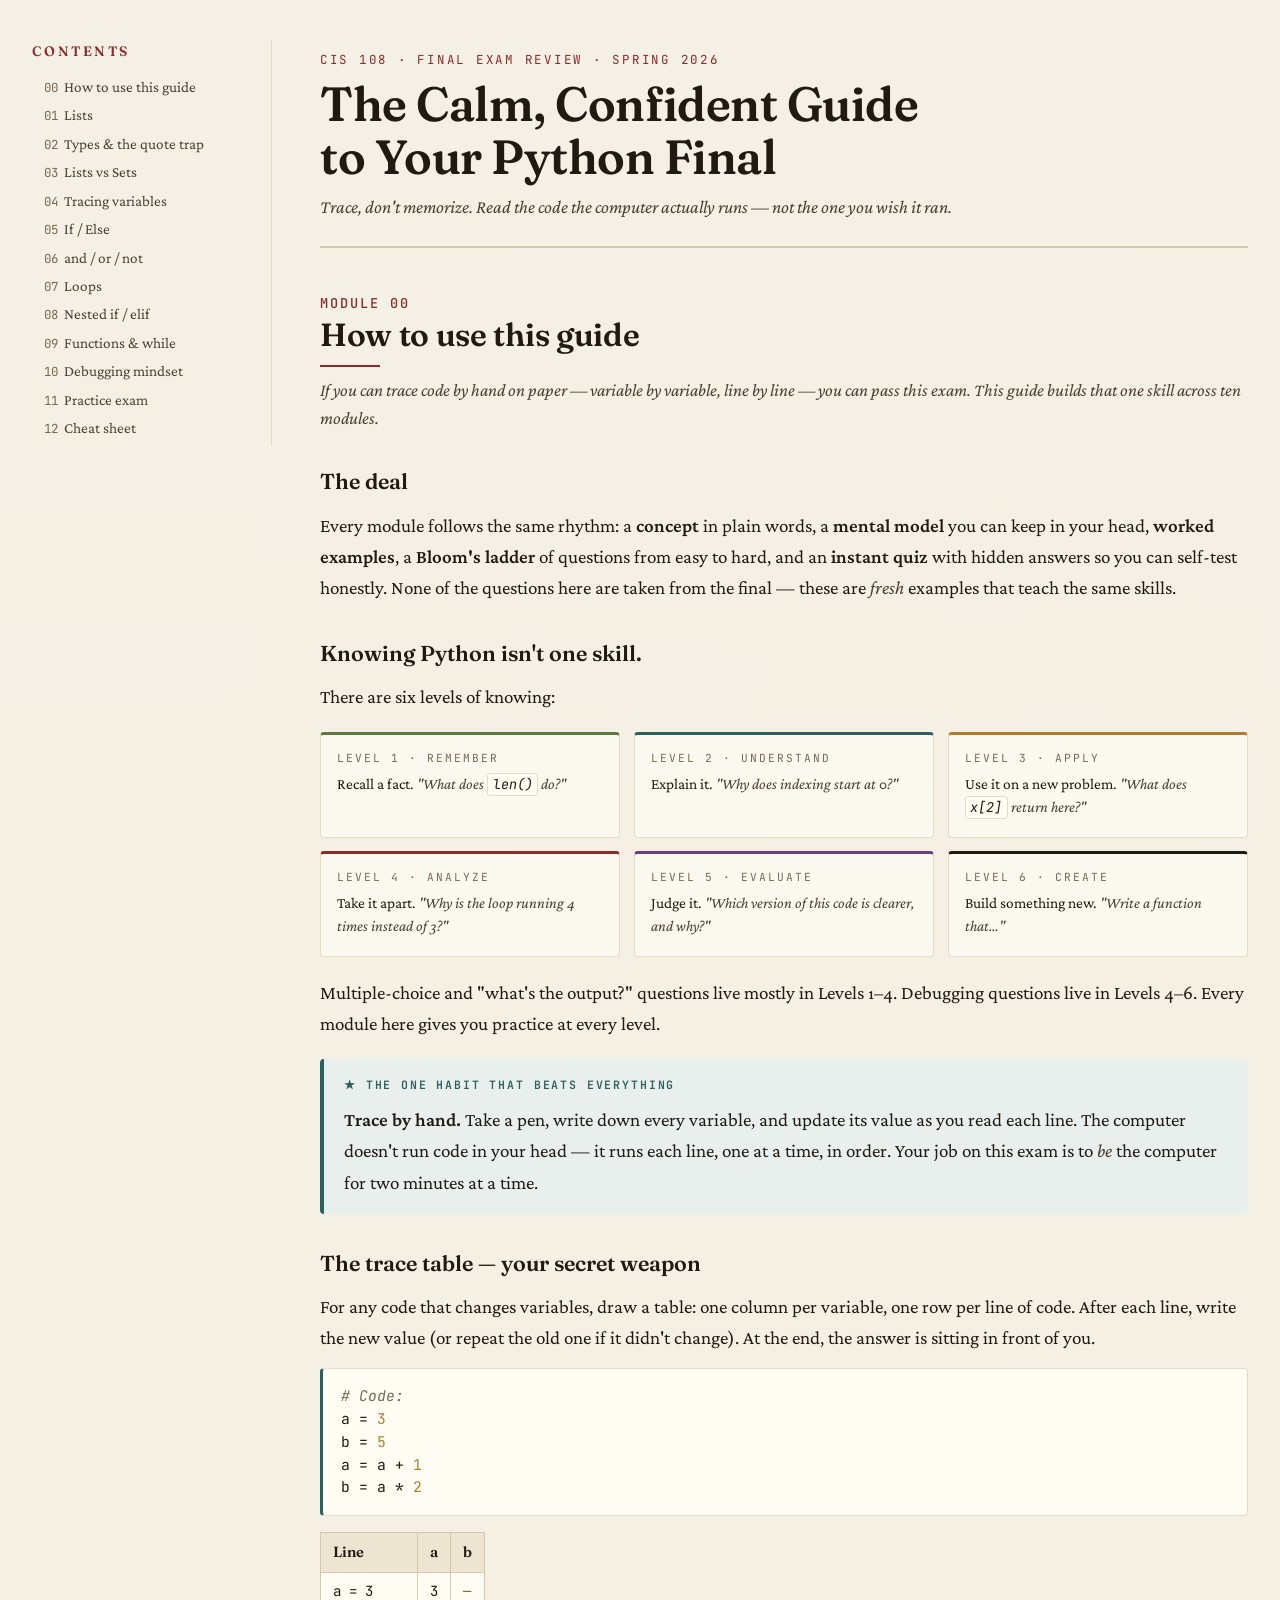
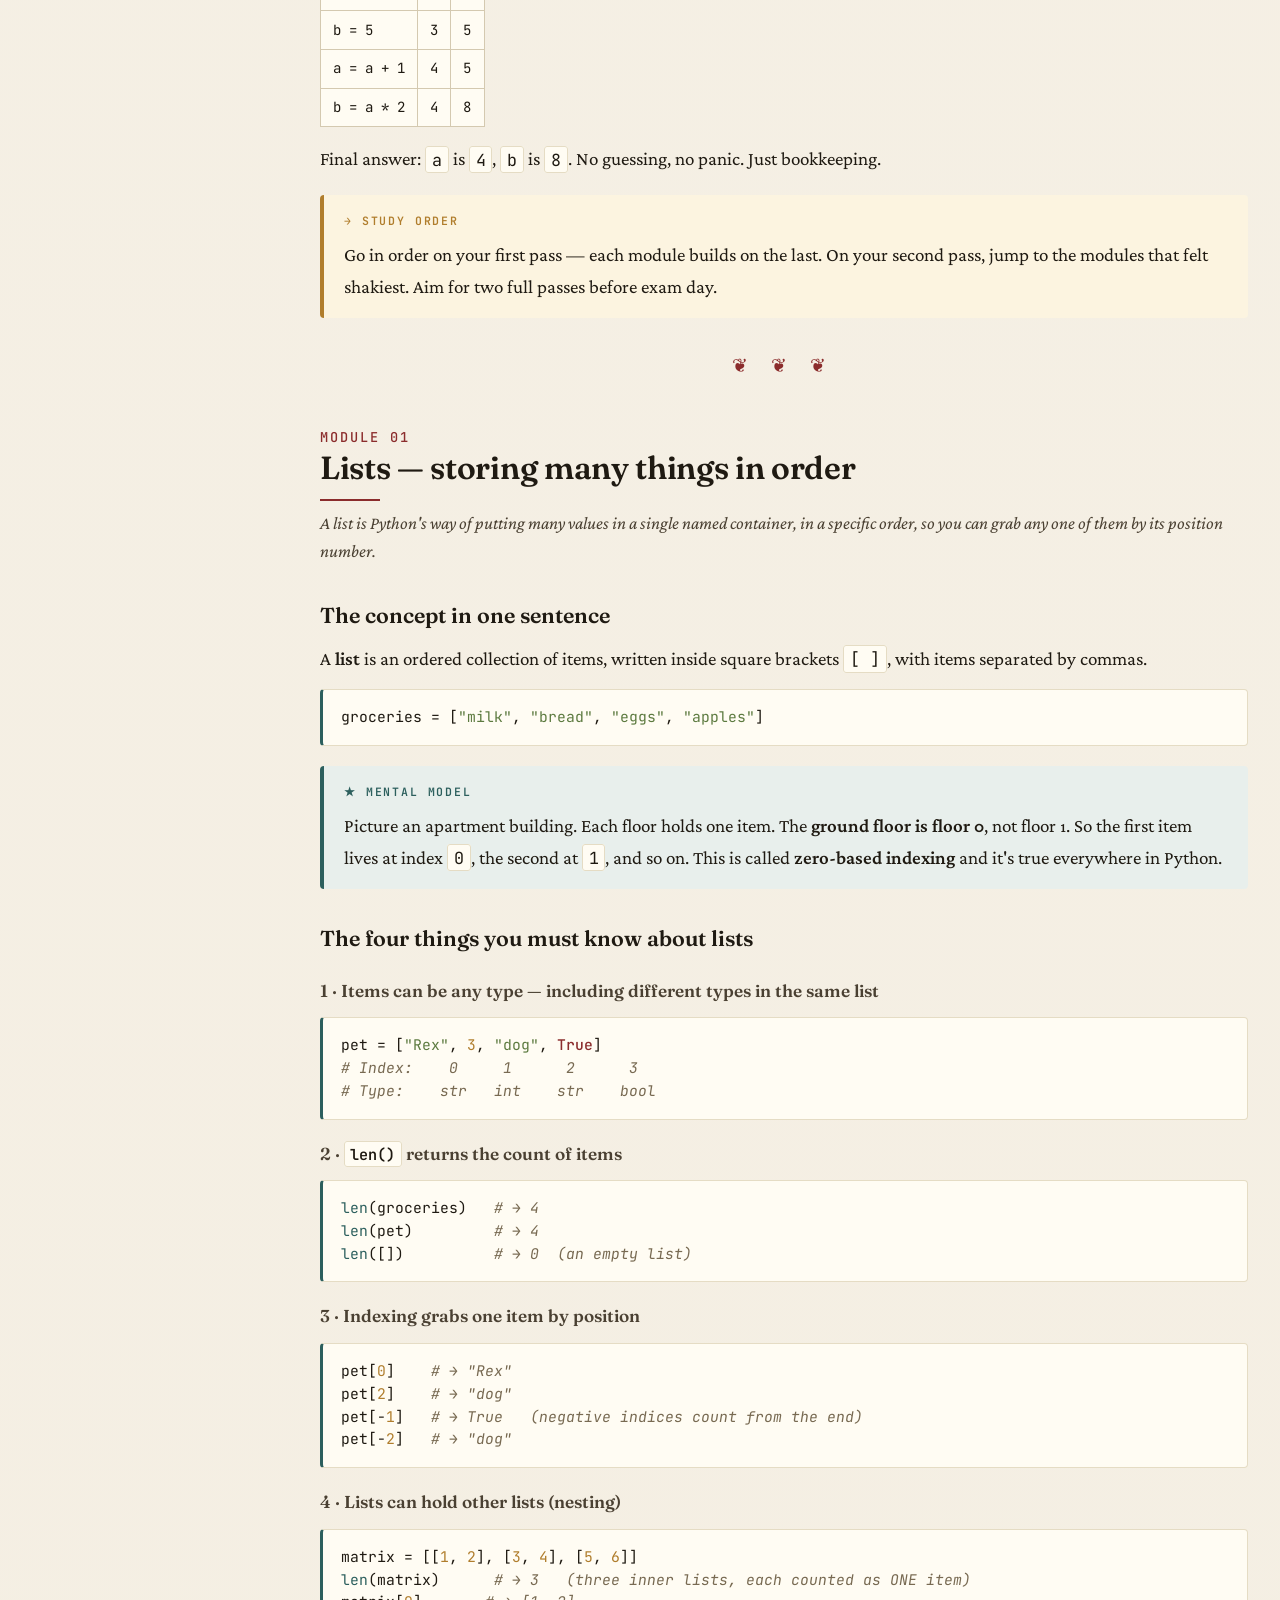
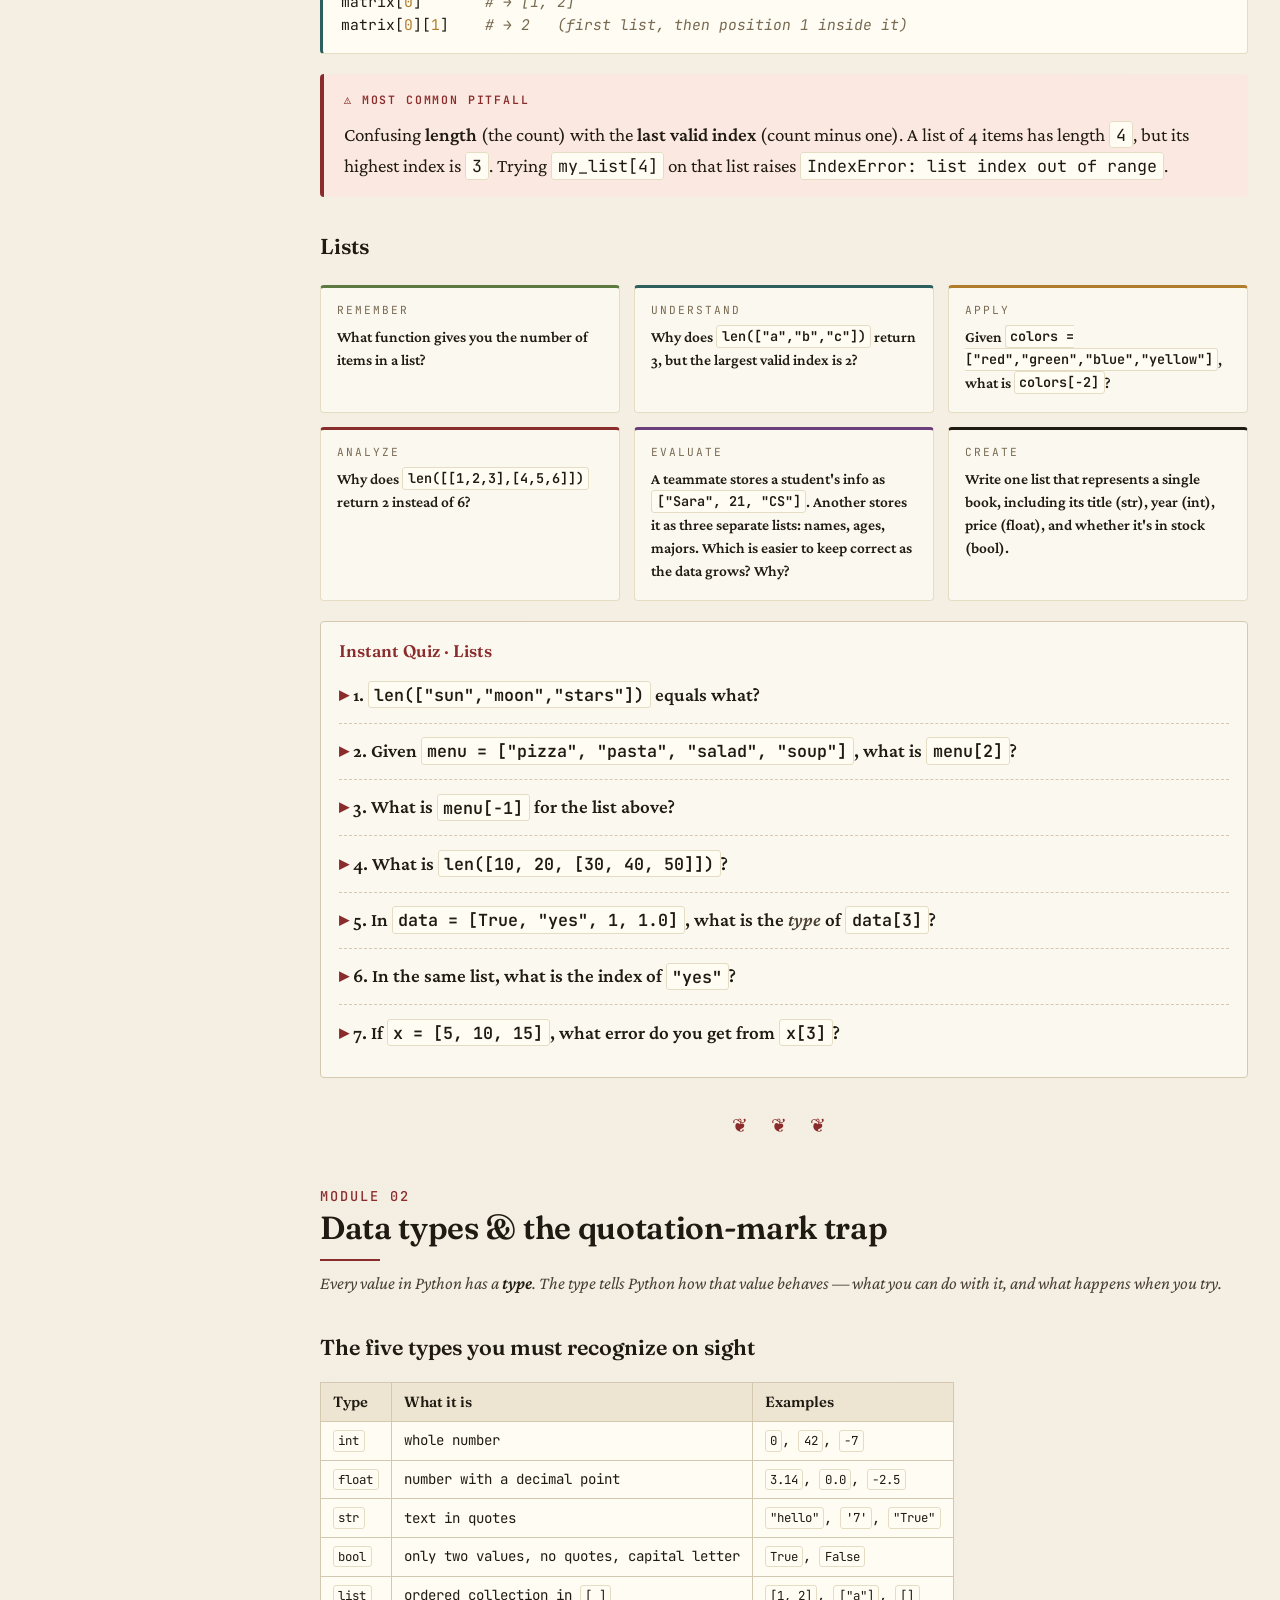
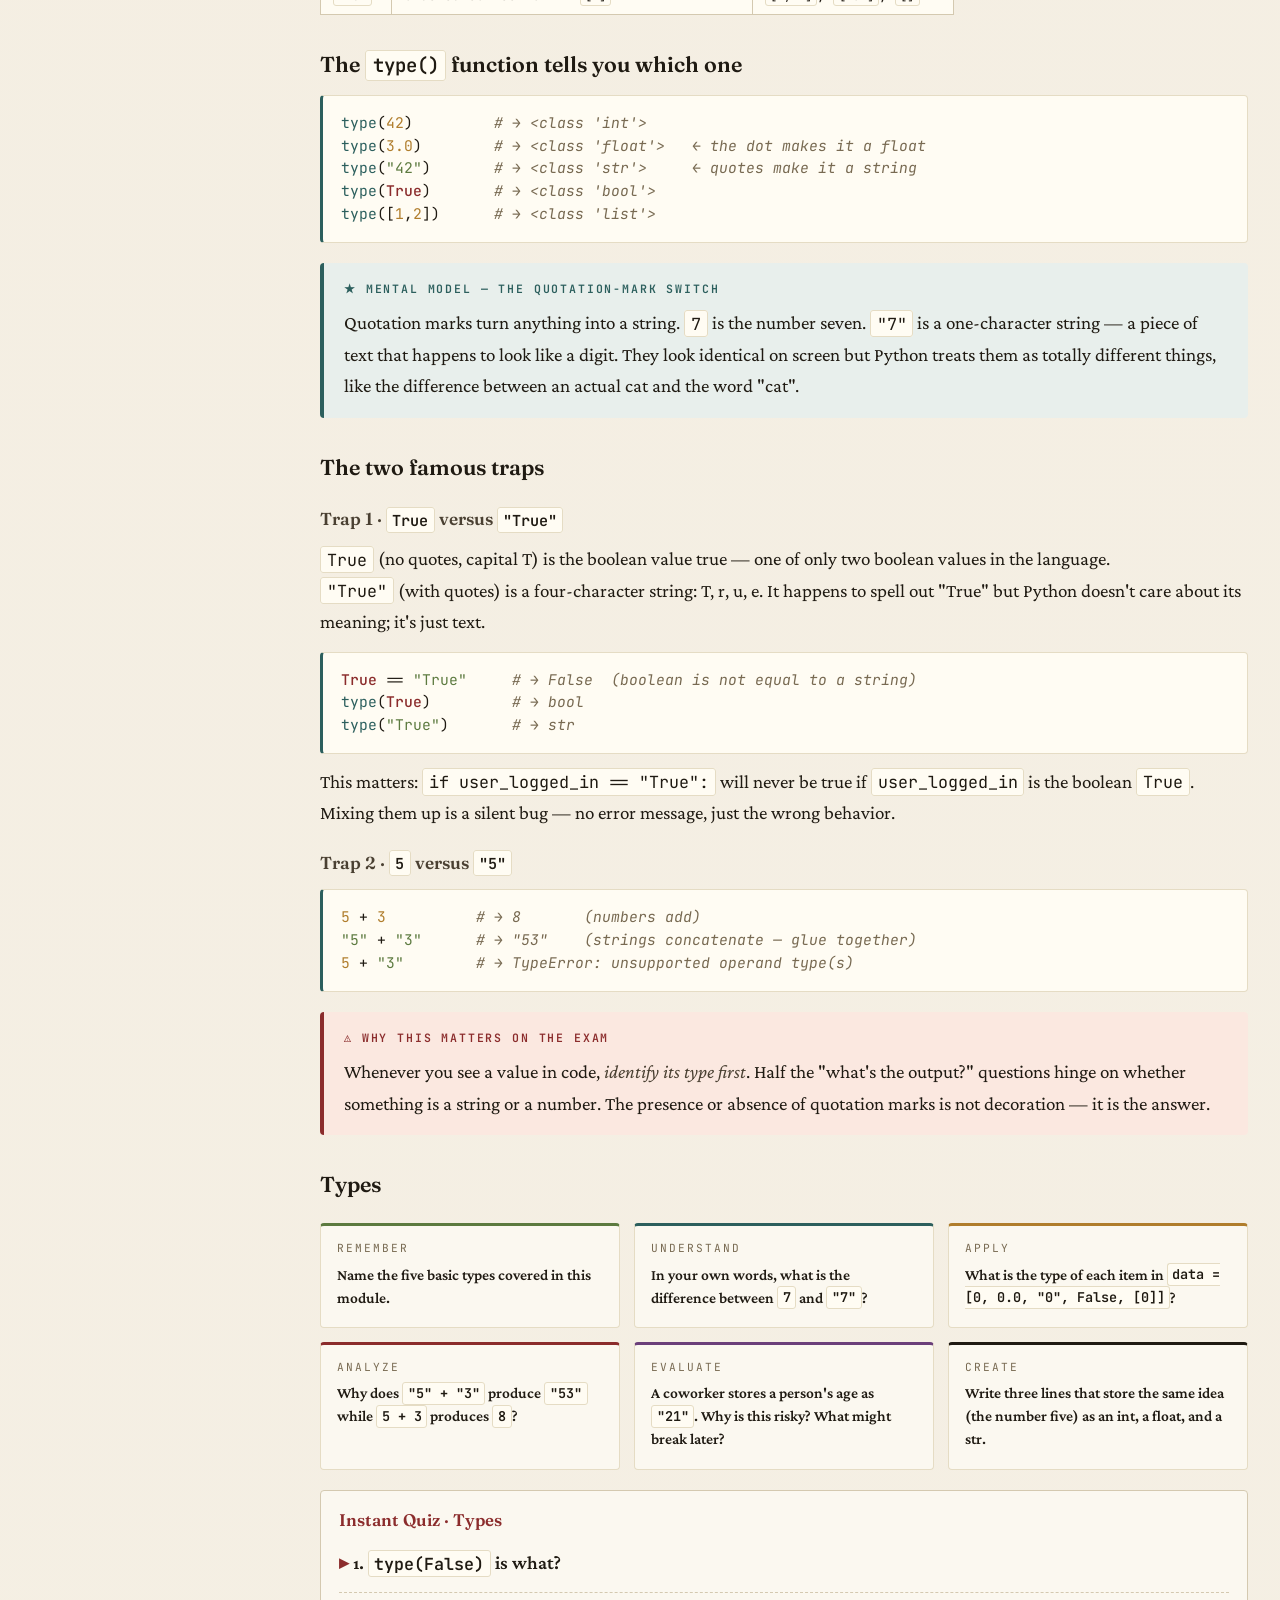
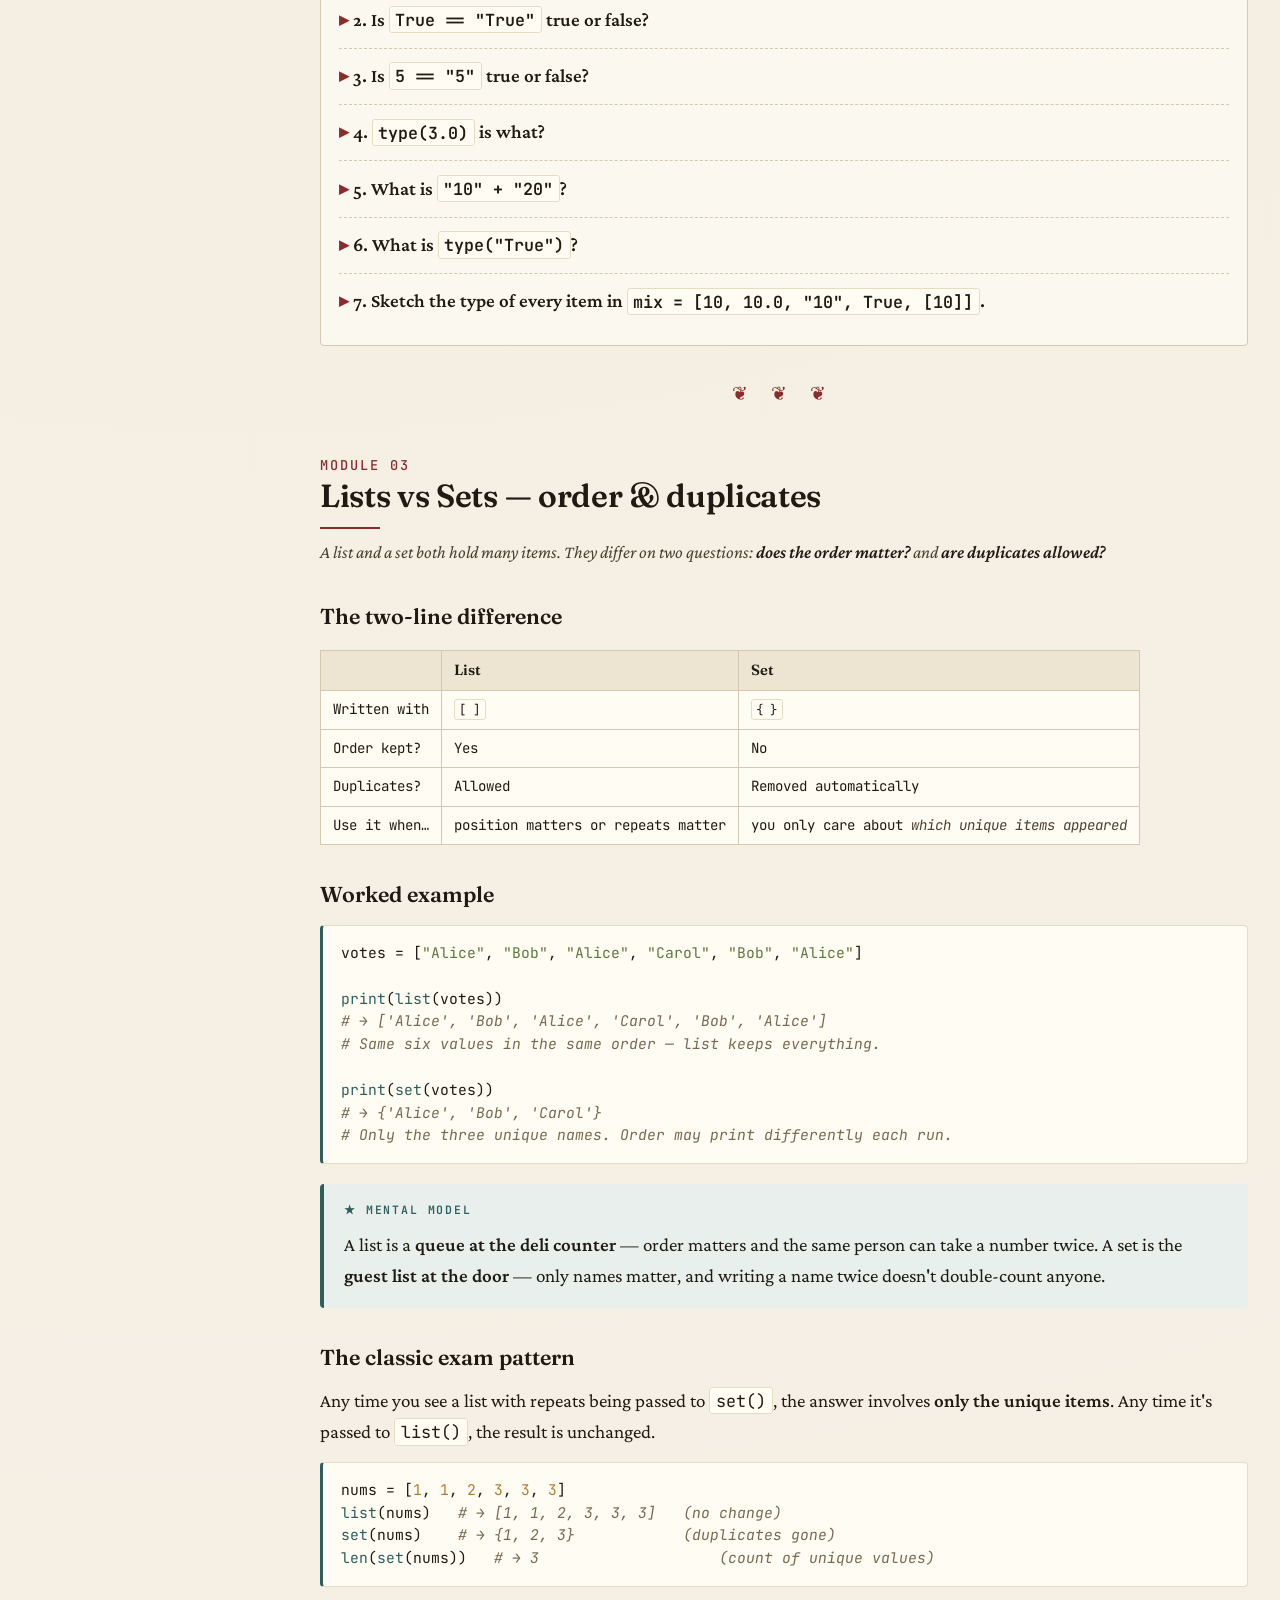
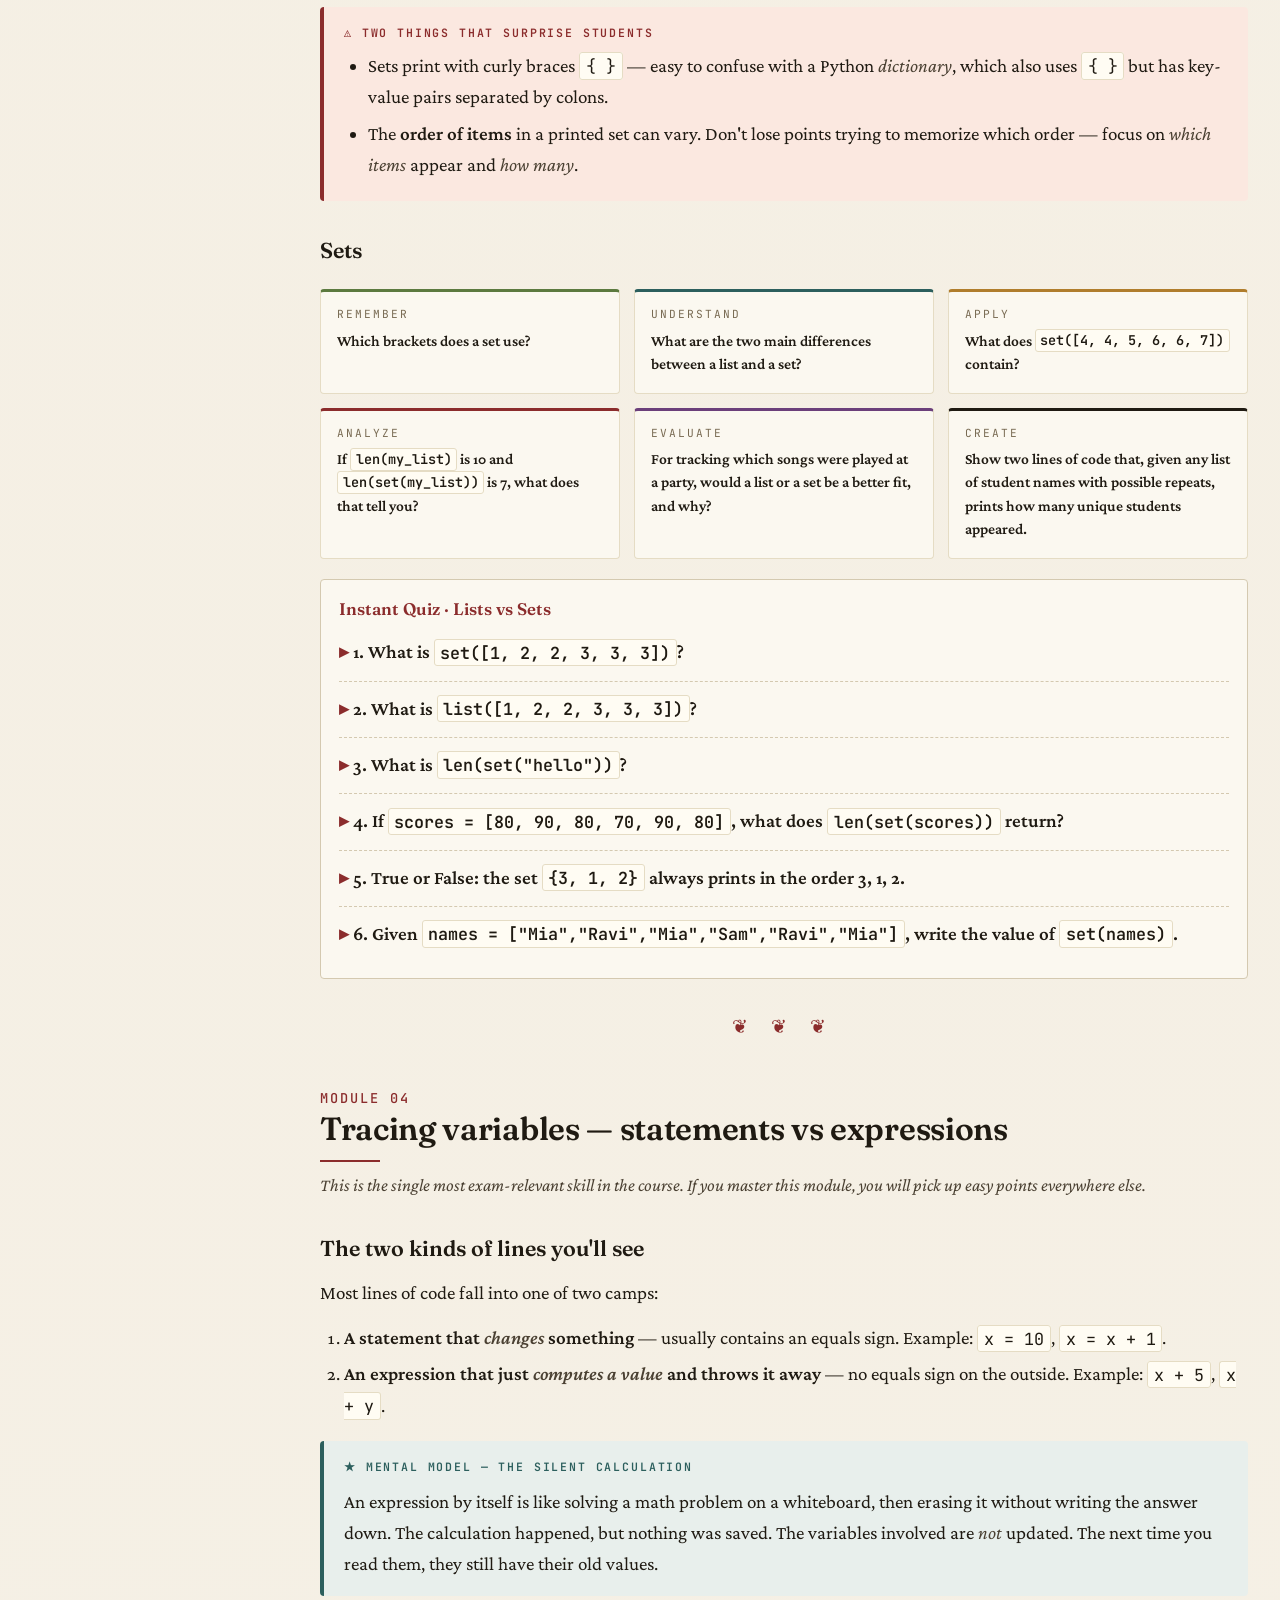
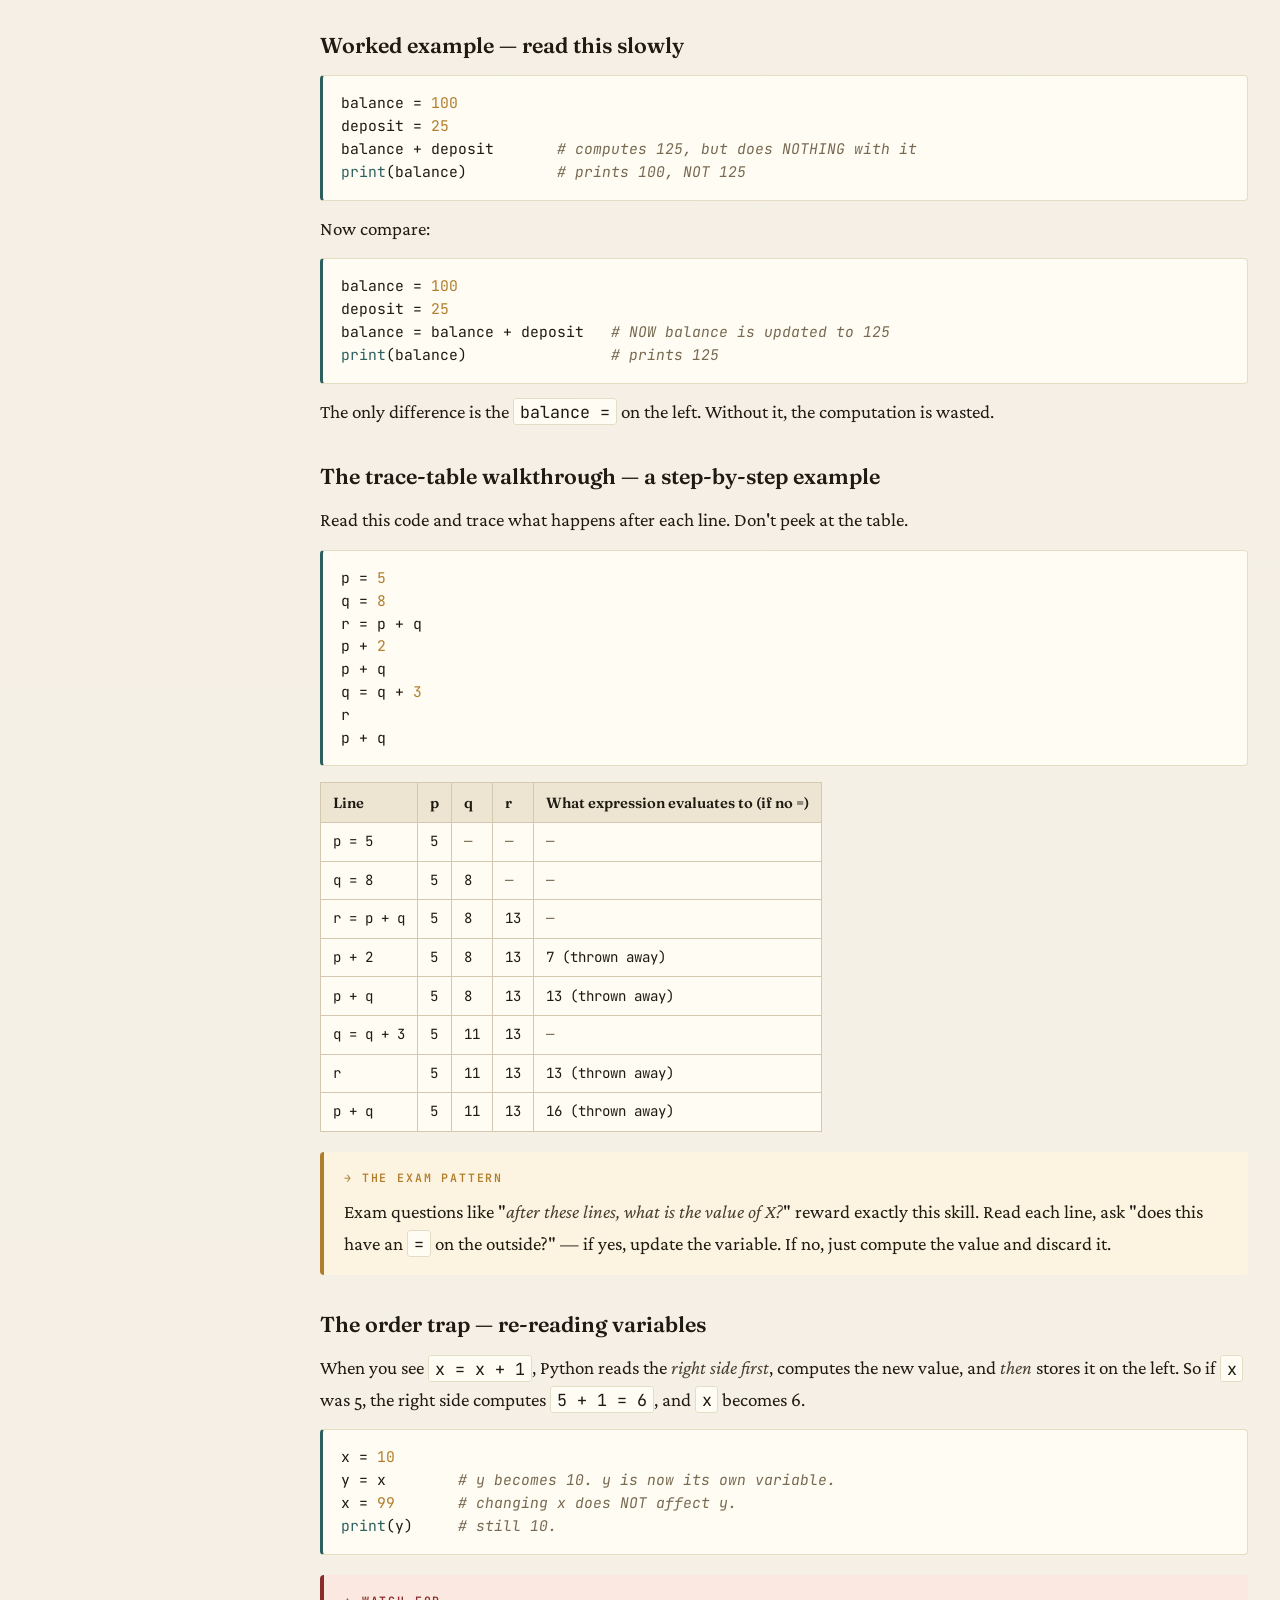
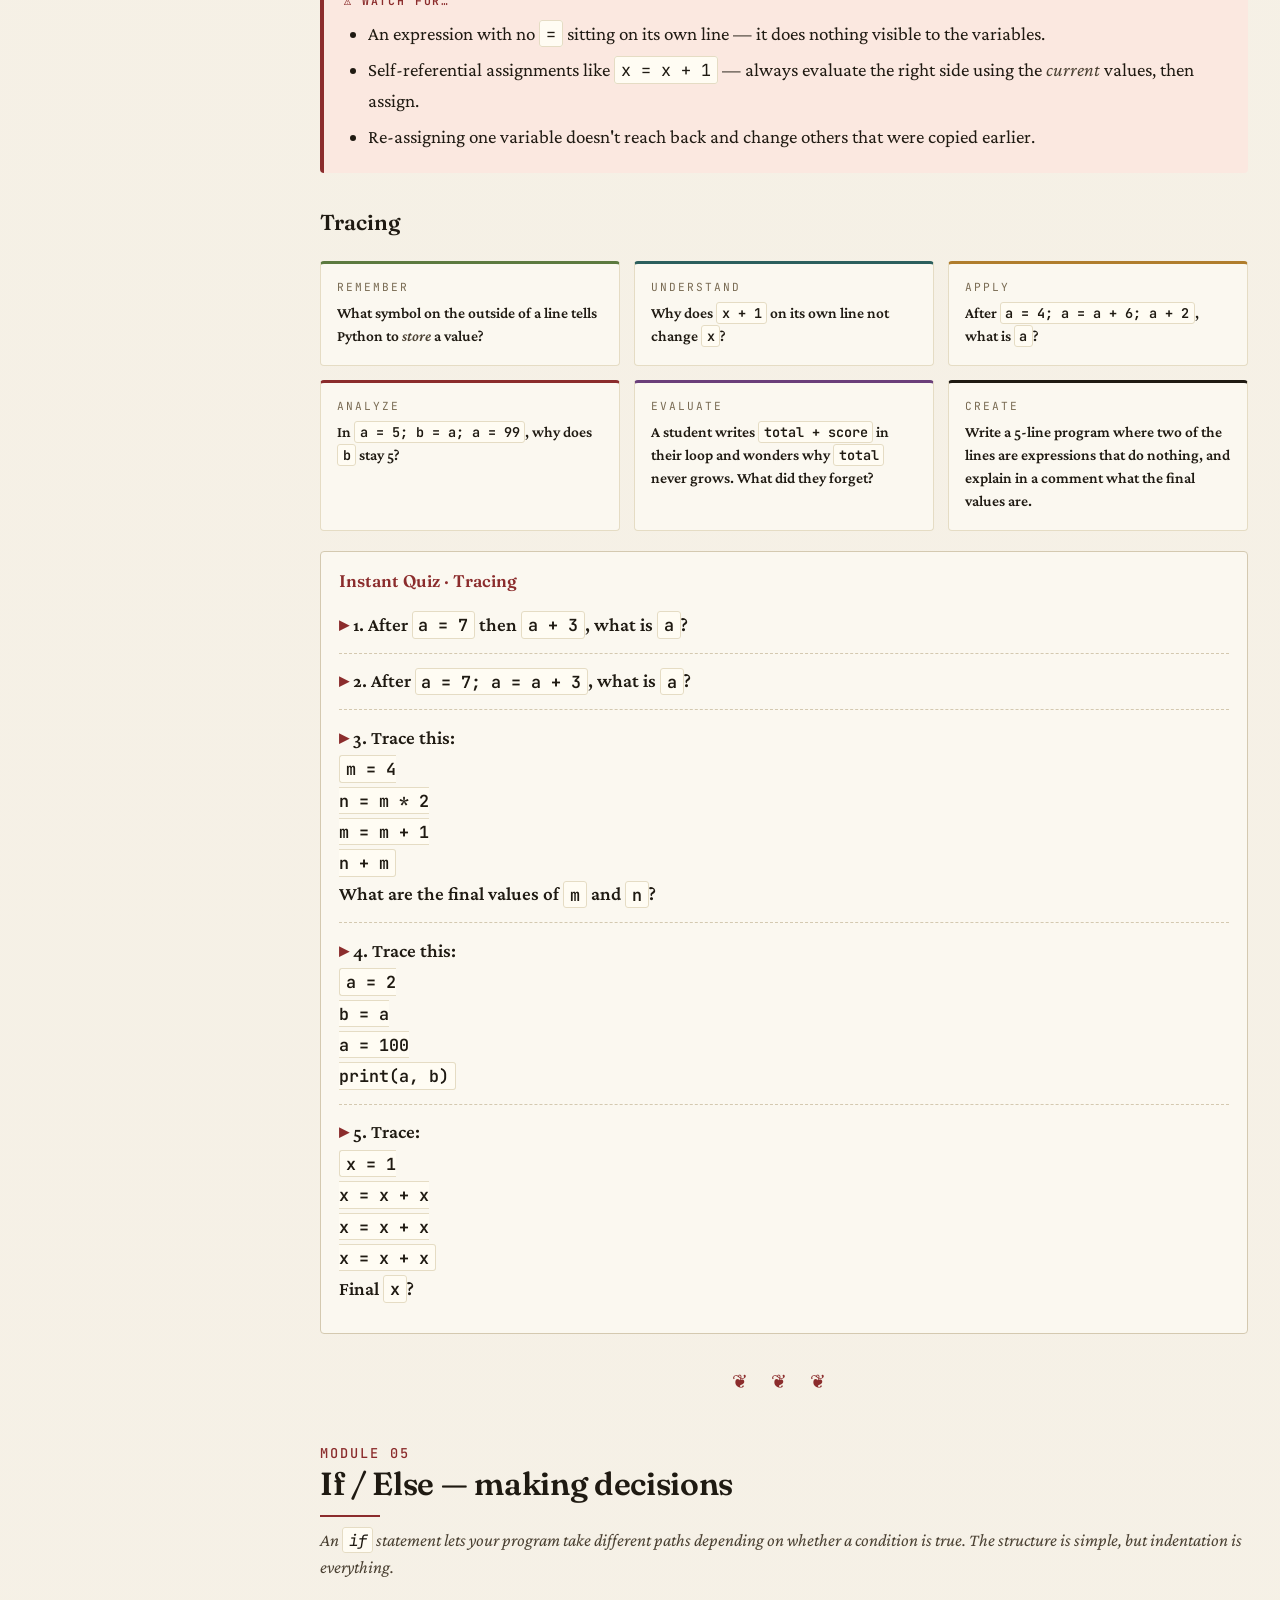
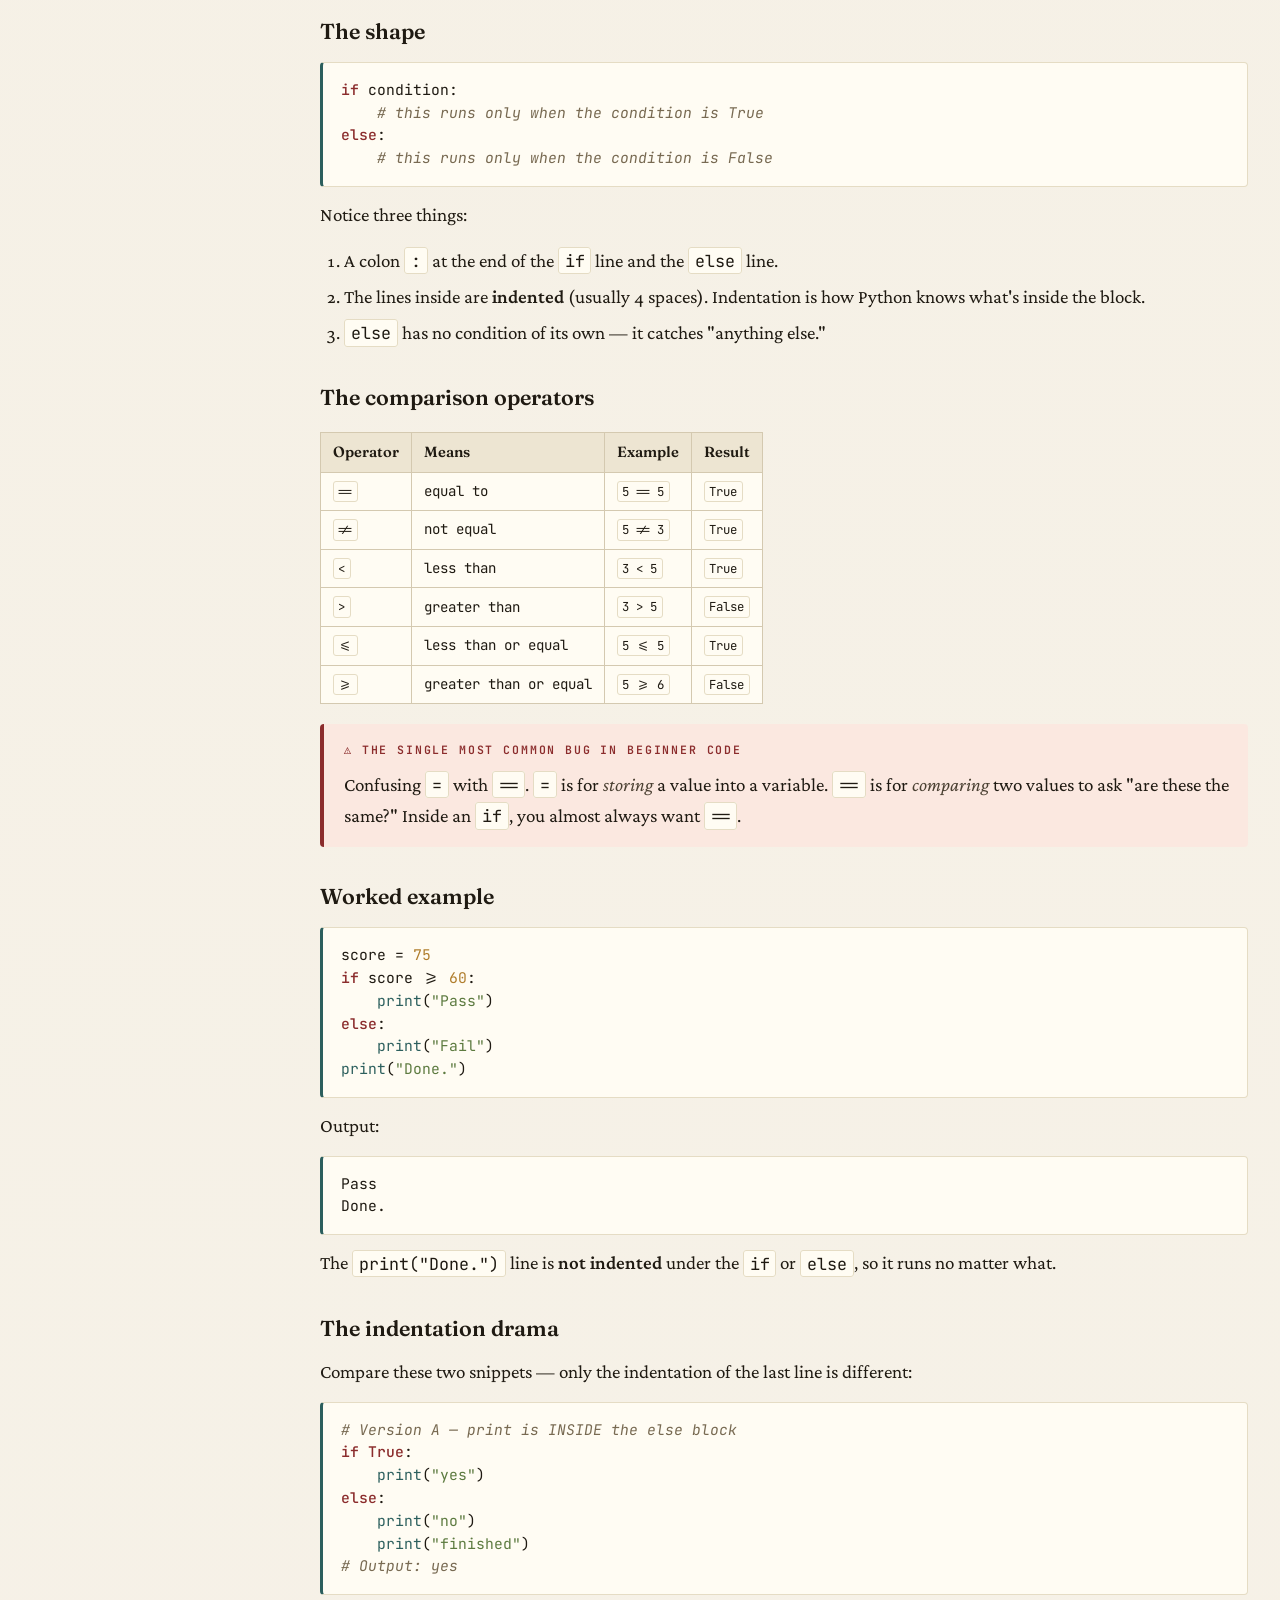
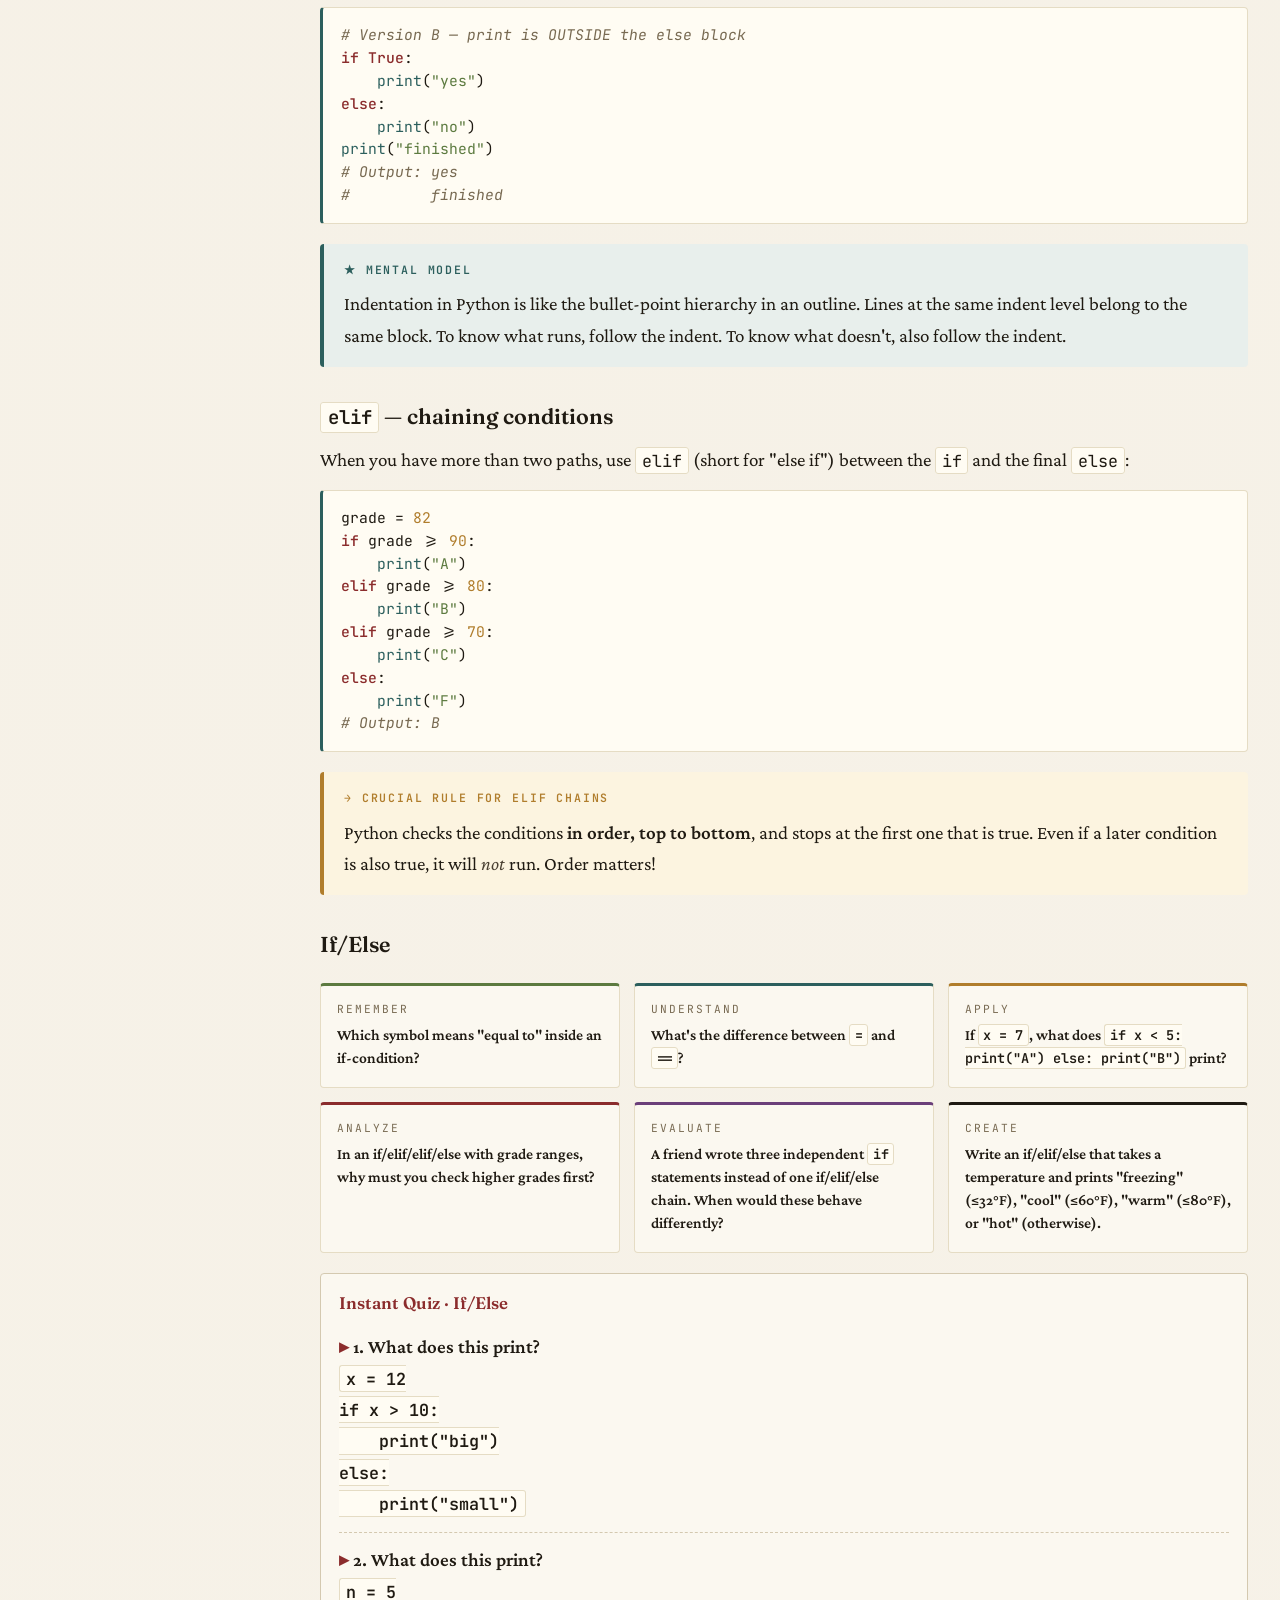
==== commit b278afb6: "Update index.html" ====
--- a/index.html
+++ b/index.html
@@ -449,8 +449,8 @@
 <h3>The deal</h3>
 <p>Every module follows the same rhythm: a <strong>concept</strong> in plain words, a <strong>mental model</strong> you can keep in your head, <strong>worked examples</strong>, a <strong>Bloom's ladder</strong> of questions from easy to hard, and an <strong>instant quiz</strong> with hidden answers so you can self-test honestly. None of the questions here are taken from the final — these are <em>fresh</em> examples that teach the same skills.</p>
 
-<h3>What's a Bloom's ladder, and why care?</h3>
-<p>"Knowing Python" isn't one skill. There are six levels of knowing:</p>
+<h3>Knowing Python isn't one skill.</h3>
+<p>There are six levels of knowing:</p>
 
 <div class="bloom-grid">
   <div class="bloom-card l1"><div class="bloom-level">Level 1 · Remember</div><p>Recall a fact. <em>"What does <code>len()</code> do?"</em></p></div>
@@ -543,7 +543,7 @@
   <p>Confusing <strong>length</strong> (the count) with the <strong>last valid index</strong> (count minus one). A list of 4 items has length <code>4</code>, but its highest index is <code>3</code>. Trying <code>my_list[4]</code> on that list raises <code>IndexError: list index out of range</code>.</p>
 </div>
 
-<h3>Bloom's ladder — Lists</h3>
+<h3>Lists</h3>
 <div class="bloom-grid">
   <div class="bloom-card l1"><div class="bloom-level">Remember</div><p class="bloom-q">What function gives you the number of items in a list?</p></div>
   <div class="bloom-card l2"><div class="bloom-level">Understand</div><p class="bloom-q">Why does <code>len(["a","b","c"])</code> return 3, but the largest valid index is 2?</p></div>
@@ -635,7 +635,7 @@
   <p>Whenever you see a value in code, <em>identify its type first</em>. Half the "what's the output?" questions hinge on whether something is a string or a number. The presence or absence of quotation marks is not decoration — it is the answer.</p>
 </div>
 
-<h3>Bloom's ladder — Types</h3>
+<h3>Types</h3>
 <div class="bloom-grid">
   <div class="bloom-card l1"><div class="bloom-level">Remember</div><p class="bloom-q">Name the five basic types covered in this module.</p></div>
   <div class="bloom-card l2"><div class="bloom-level">Understand</div><p class="bloom-q">In your own words, what is the difference between <code>7</code> and <code>"7"</code>?</p></div>
@@ -723,7 +723,7 @@
   </ul>
 </div>
 
-<h3>Bloom's ladder — Sets</h3>
+<h3>Sets</h3>
 <div class="bloom-grid">
   <div class="bloom-card l1"><div class="bloom-level">Remember</div><p class="bloom-q">Which brackets does a set use?</p></div>
   <div class="bloom-card l2"><div class="bloom-level">Understand</div><p class="bloom-q">What are the two main differences between a list and a set?</p></div>
@@ -837,7 +837,7 @@
   </ul>
 </div>
 
-<h3>Bloom's ladder — Tracing</h3>
+<h3>Tracing</h3>
 <div class="bloom-grid">
   <div class="bloom-card l1"><div class="bloom-level">Remember</div><p class="bloom-q">What symbol on the outside of a line tells Python to <em>store</em> a value?</p></div>
   <div class="bloom-card l2"><div class="bloom-level">Understand</div><p class="bloom-q">Why does <code>x + 1</code> on its own line not change <code>x</code>?</p></div>
@@ -962,7 +962,7 @@
   <p>Python checks the conditions <strong>in order, top to bottom</strong>, and stops at the first one that is true. Even if a later condition is also true, it will <em>not</em> run. Order matters!</p>
 </div>
 
-<h3>Bloom's ladder — If/Else</h3>
+<h3>If/Else</h3>
 <div class="bloom-grid">
   <div class="bloom-card l1"><div class="bloom-level">Remember</div><p class="bloom-q">Which symbol means "equal to" inside an if-condition?</p></div>
   <div class="bloom-card l2"><div class="bloom-level">Understand</div><p class="bloom-q">What's the difference between <code>=</code> and <code>==</code>?</p></div>
@@ -1078,7 +1078,7 @@
   </ul>
 </div>
 
-<h3>Bloom's ladder — Booleans</h3>
+<h3>Booleans</h3>
 <div class="bloom-grid">
   <div class="bloom-card l1"><div class="bloom-level">Remember</div><p class="bloom-q">When does <code>and</code> return True?</p></div>
   <div class="bloom-card l2"><div class="bloom-level">Understand</div><p class="bloom-q">In your own words, how is <code>or</code> different from "or" in everyday English?</p></div>
@@ -1198,7 +1198,7 @@
 # 2
 # 3</span></code></pre>
 
-<h3>Bloom's ladder — Loops</h3>
+<h3>Loops</h3>
 <div class="bloom-grid">
   <div class="bloom-card l1"><div class="bloom-level">Remember</div><p class="bloom-q">What keyword starts a loop that walks through a collection?</p></div>
   <div class="bloom-card l2"><div class="bloom-level">Understand</div><p class="bloom-q">Why does the inner loop run completely for every single iteration of the outer loop?</p></div>
@@ -1326,7 +1326,7 @@
   </ul>
 </div>
 
-<h3>Bloom's ladder — Nested If</h3>
+<h3>Nested If</h3>
 <div class="bloom-grid">
   <div class="bloom-card l1"><div class="bloom-level">Remember</div><p class="bloom-q">What does <code>elif</code> mean?</p></div>
   <div class="bloom-card l2"><div class="bloom-level">Understand</div><p class="bloom-q">Why does only one branch in an if/elif/else chain ever run?</p></div>
@@ -1473,7 +1473,7 @@
   <p>Forget to change the condition variable inside the loop and your program will run forever. Common cause of "my code froze." Always look at the condition first and ask "what makes this eventually become False?"</p>
 </div>
 
-<h3>Bloom's ladder — Functions</h3>
+<h3>Functions</h3>
 <div class="bloom-grid">
   <div class="bloom-card l1"><div class="bloom-level">Remember</div><p class="bloom-q">What keyword starts a function definition?</p></div>
   <div class="bloom-card l2"><div class="bloom-level">Understand</div><p class="bloom-q">Explain in one sentence what's different about <code>print</code> and <code>return</code>.</p></div>
@@ -1621,7 +1621,7 @@
   <p>When a debugging question asks "what is the actual output?", trust your trace table — even when the answer looks unreasonable. The answer is rewarding the <em>reader</em>, not the <em>author</em>. If your trace says "passing" prints twice, write "passing" twice.</p>
 </div>
 
-<h3>Bloom's ladder — Debugging</h3>
+<h3>Debugging</h3>
 <div class="bloom-grid">
   <div class="bloom-card l1"><div class="bloom-level">Remember</div><p class="bloom-q">Name three of the "usual suspects" listed in the table above.</p></div>
   <div class="bloom-card l2"><div class="bloom-level">Understand</div><p class="bloom-q">Why does an extra <code>if</code> instead of <code>elif</code> sometimes cause two messages to print?</p></div>
@@ -2050,7 +2050,20 @@
 
 <div class="callout win">
   <span class="label">✓ Final encouragement</span>
-  <p>You don't need to be brilliant to do well on this exam. You need to be patient, careful, and honest with what the code actually says. Trace by hand. Trust your trace table. Move on. You've got this.</p>
+  <p>Sleep before the exam — caffeine can only do so much.
+Watch out for indentation — Python is strict, not the professor!
+Don’t argue with SyntaxError; it always wins.
+Avoid naming your variables l or O — they look like 1 and 0, and you will regret it.
+Spaces are for people; underscores are for Python.
+Remember: semicolons are optional, but commas in lists are mandatory.
+Read all questions carefully — even the sneaky ones hiding at the bottom!
+Test your code with small examples (and no, “it works on my machine” is not an excuse).
+elif ≠ else if (we’re not in C++ or Java anymore, folks).
+Save your work often — Ctrl+S is your new best friend.
+When in doubt, print it out (print() is your secret weapon).
+Comment your code — future you will thank you (and possibly hug you).
+Remember: in Python, my_variable is not the same as my variable — one works, the other throws a tantrum.
+Have fun — Python is your friend (well… most of the time).</p>
 </div>
 
 </section>
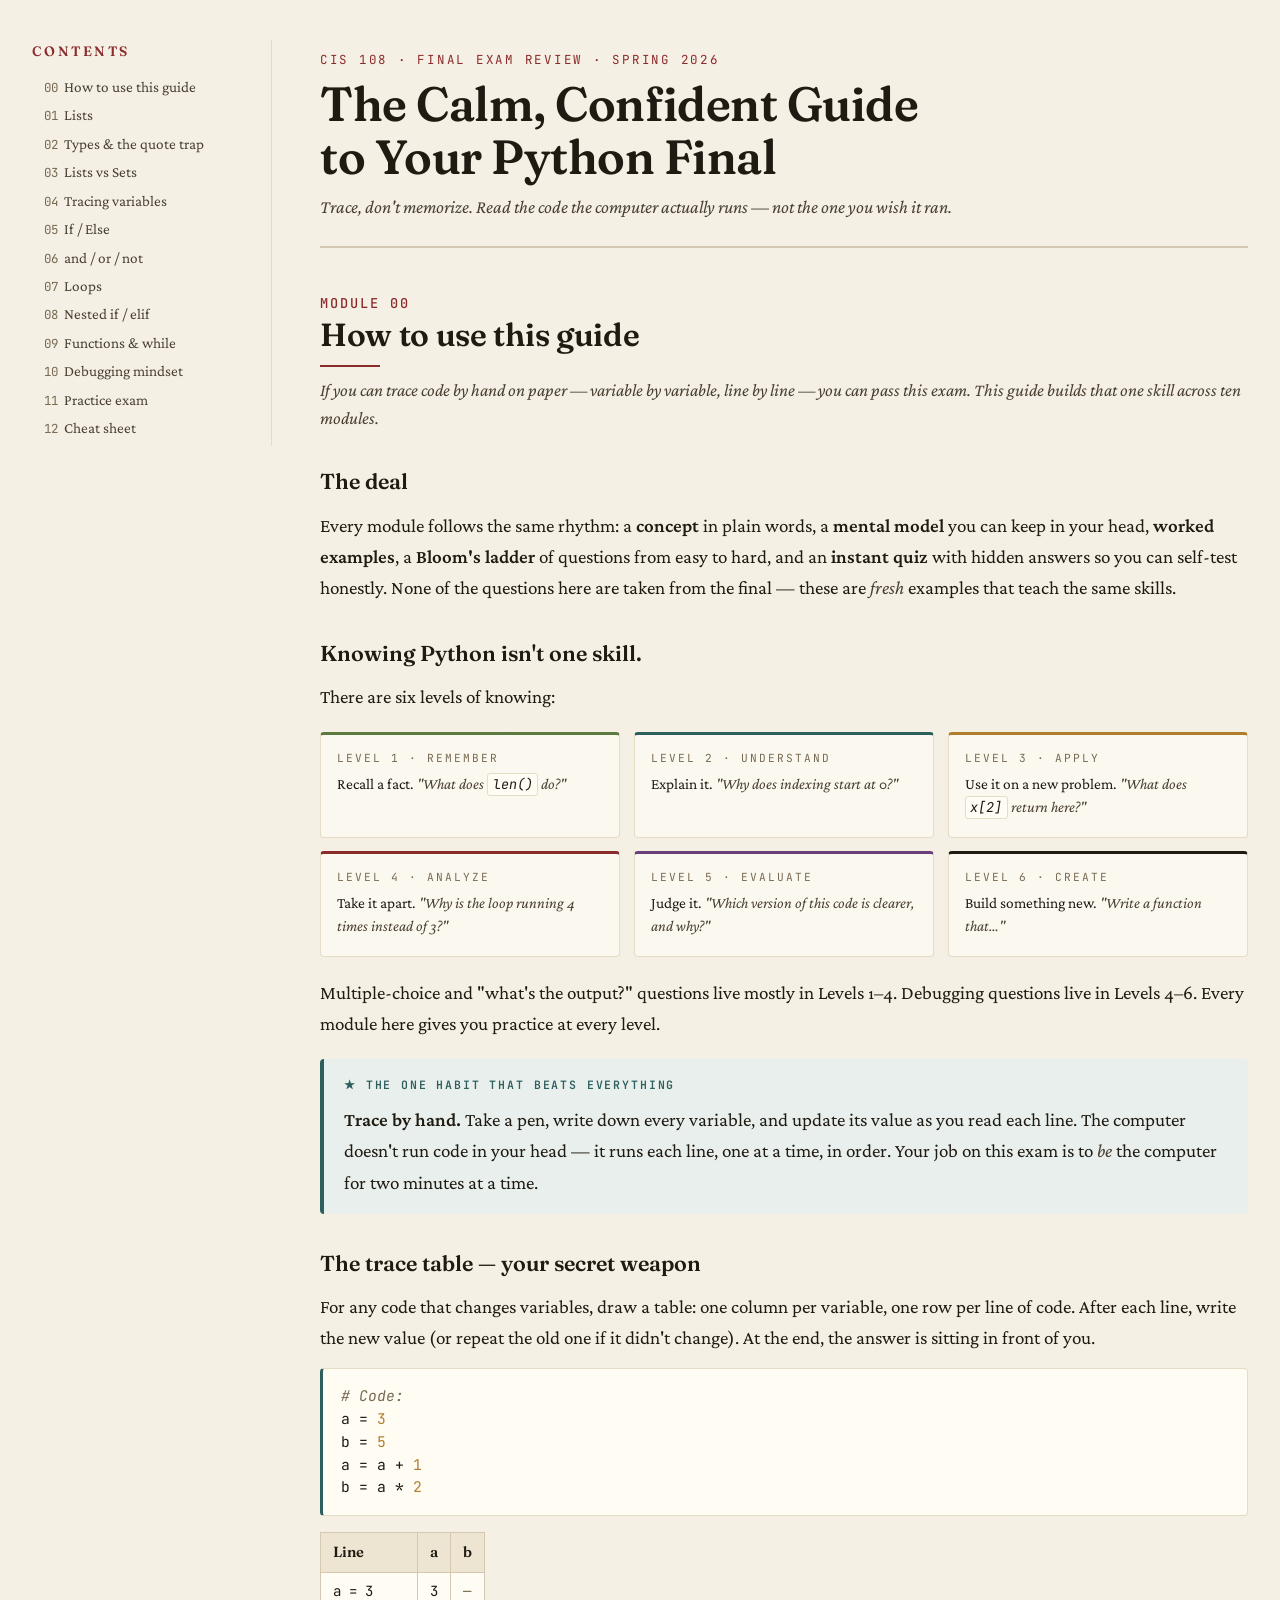
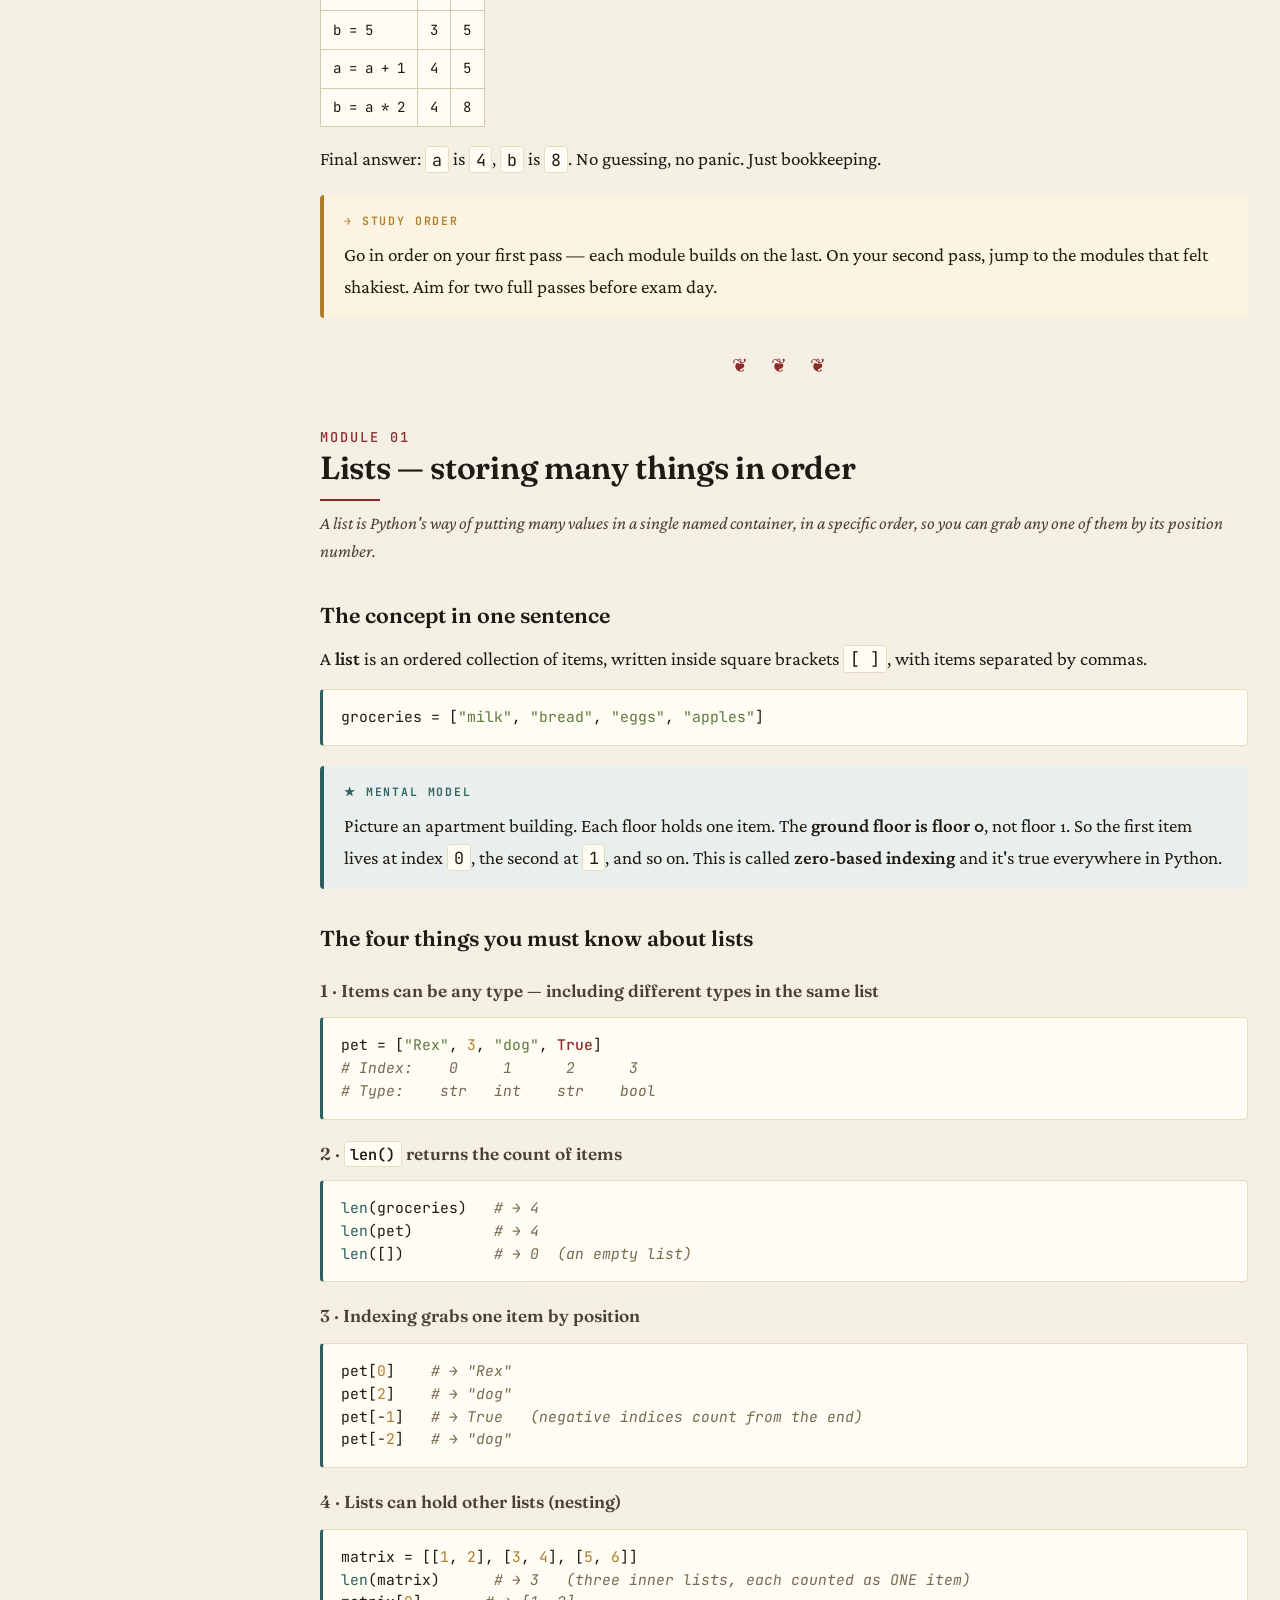
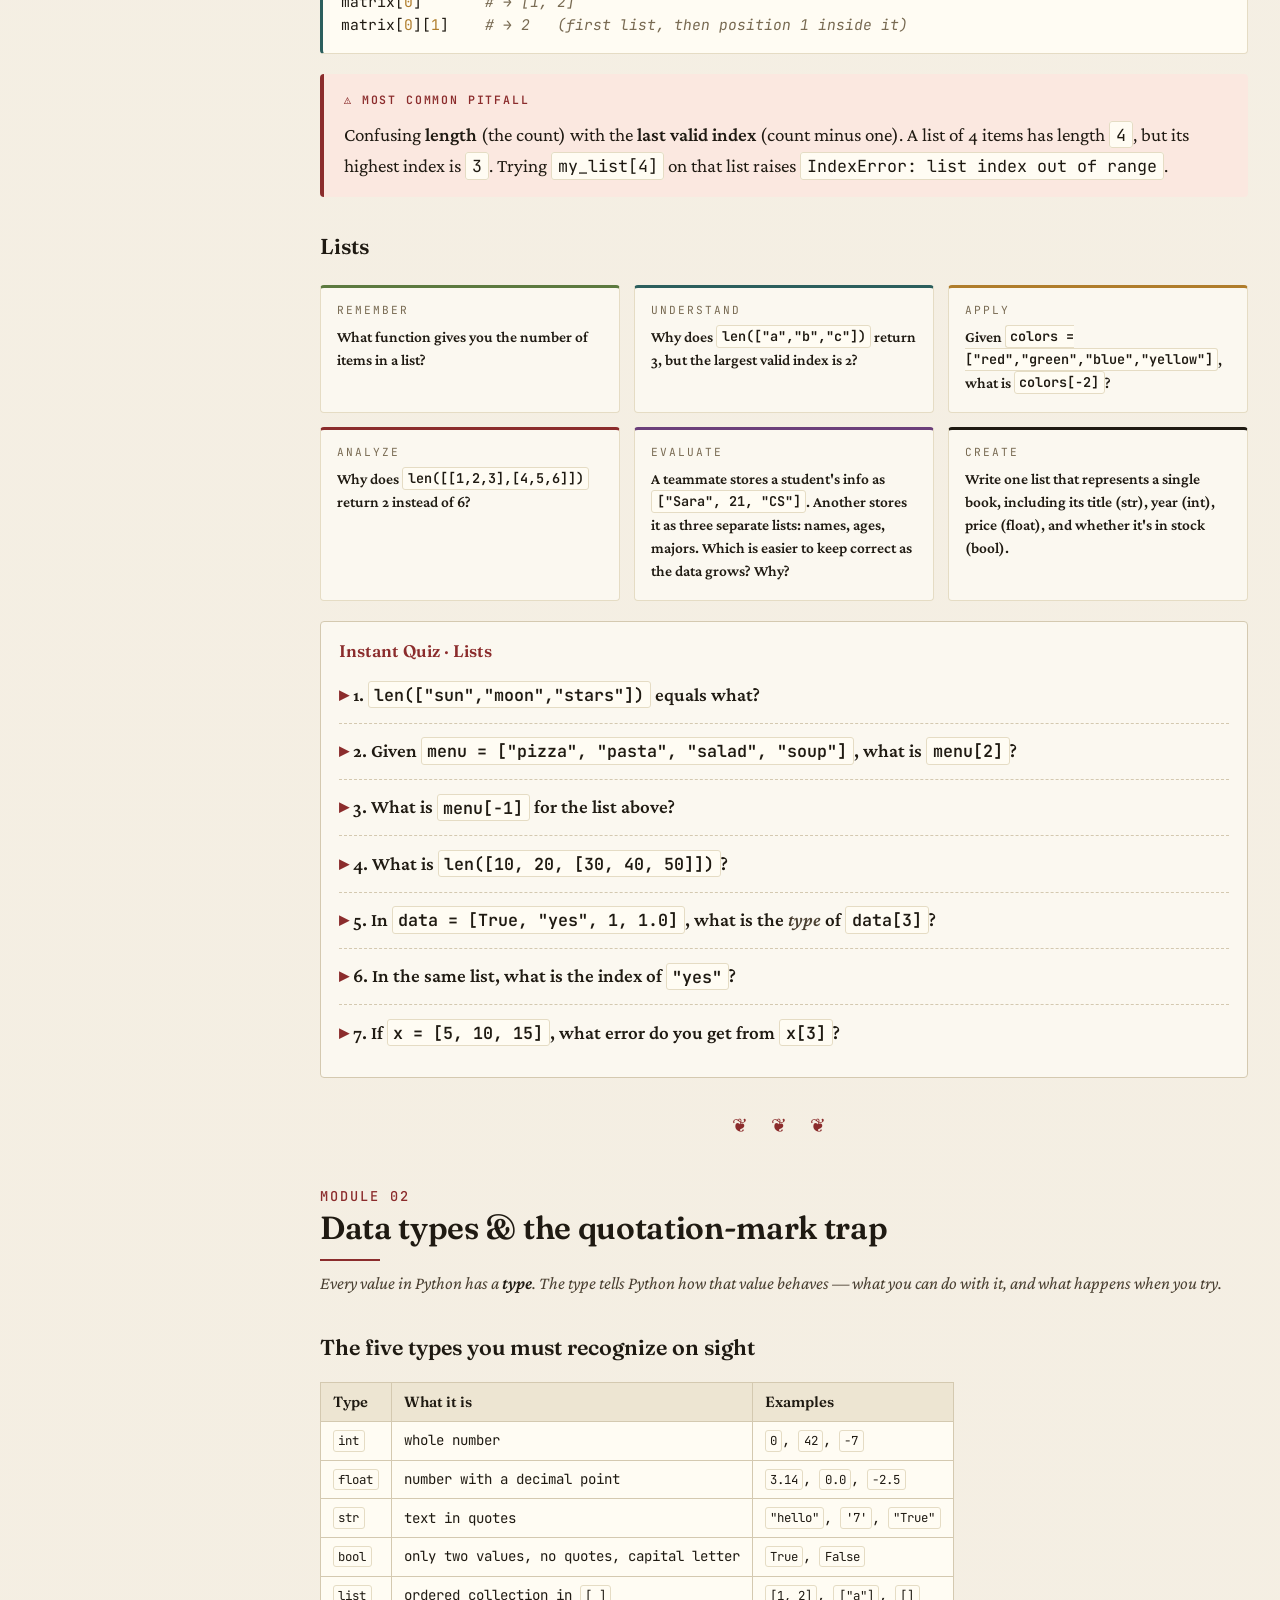
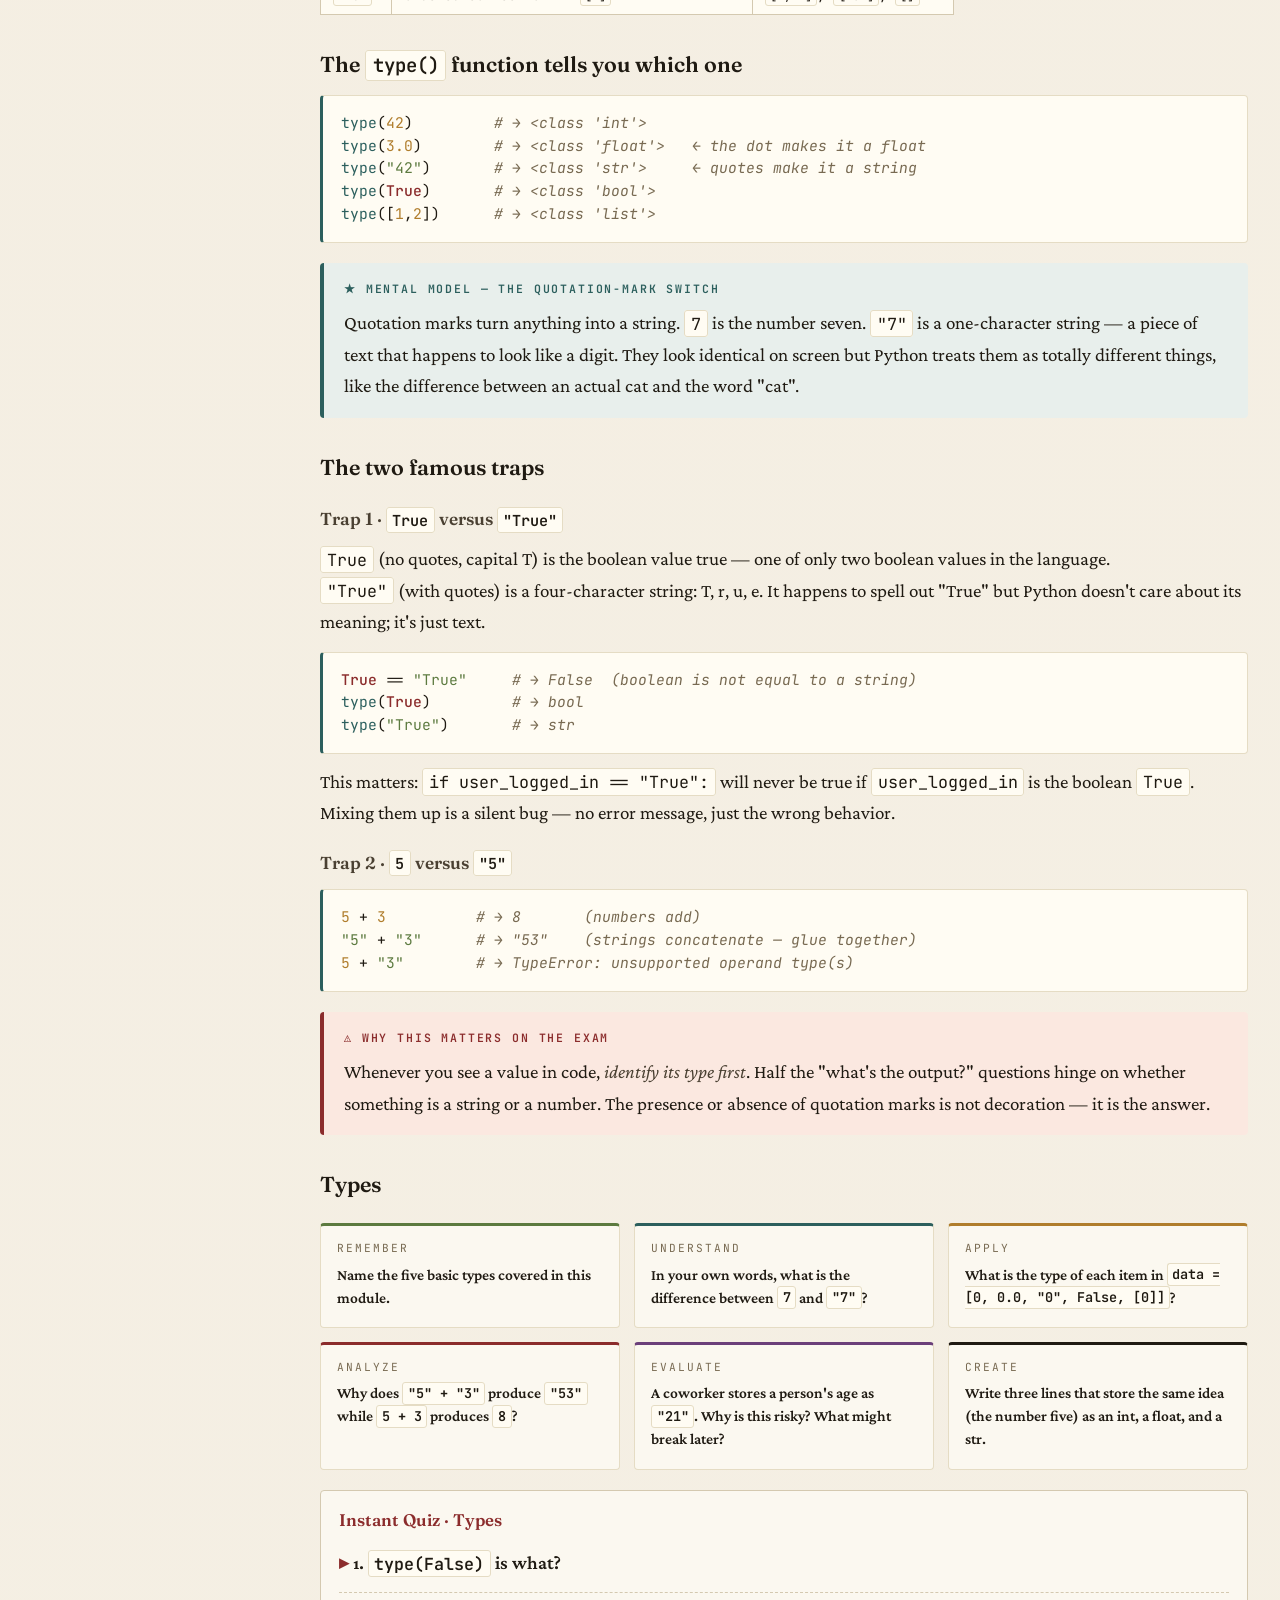
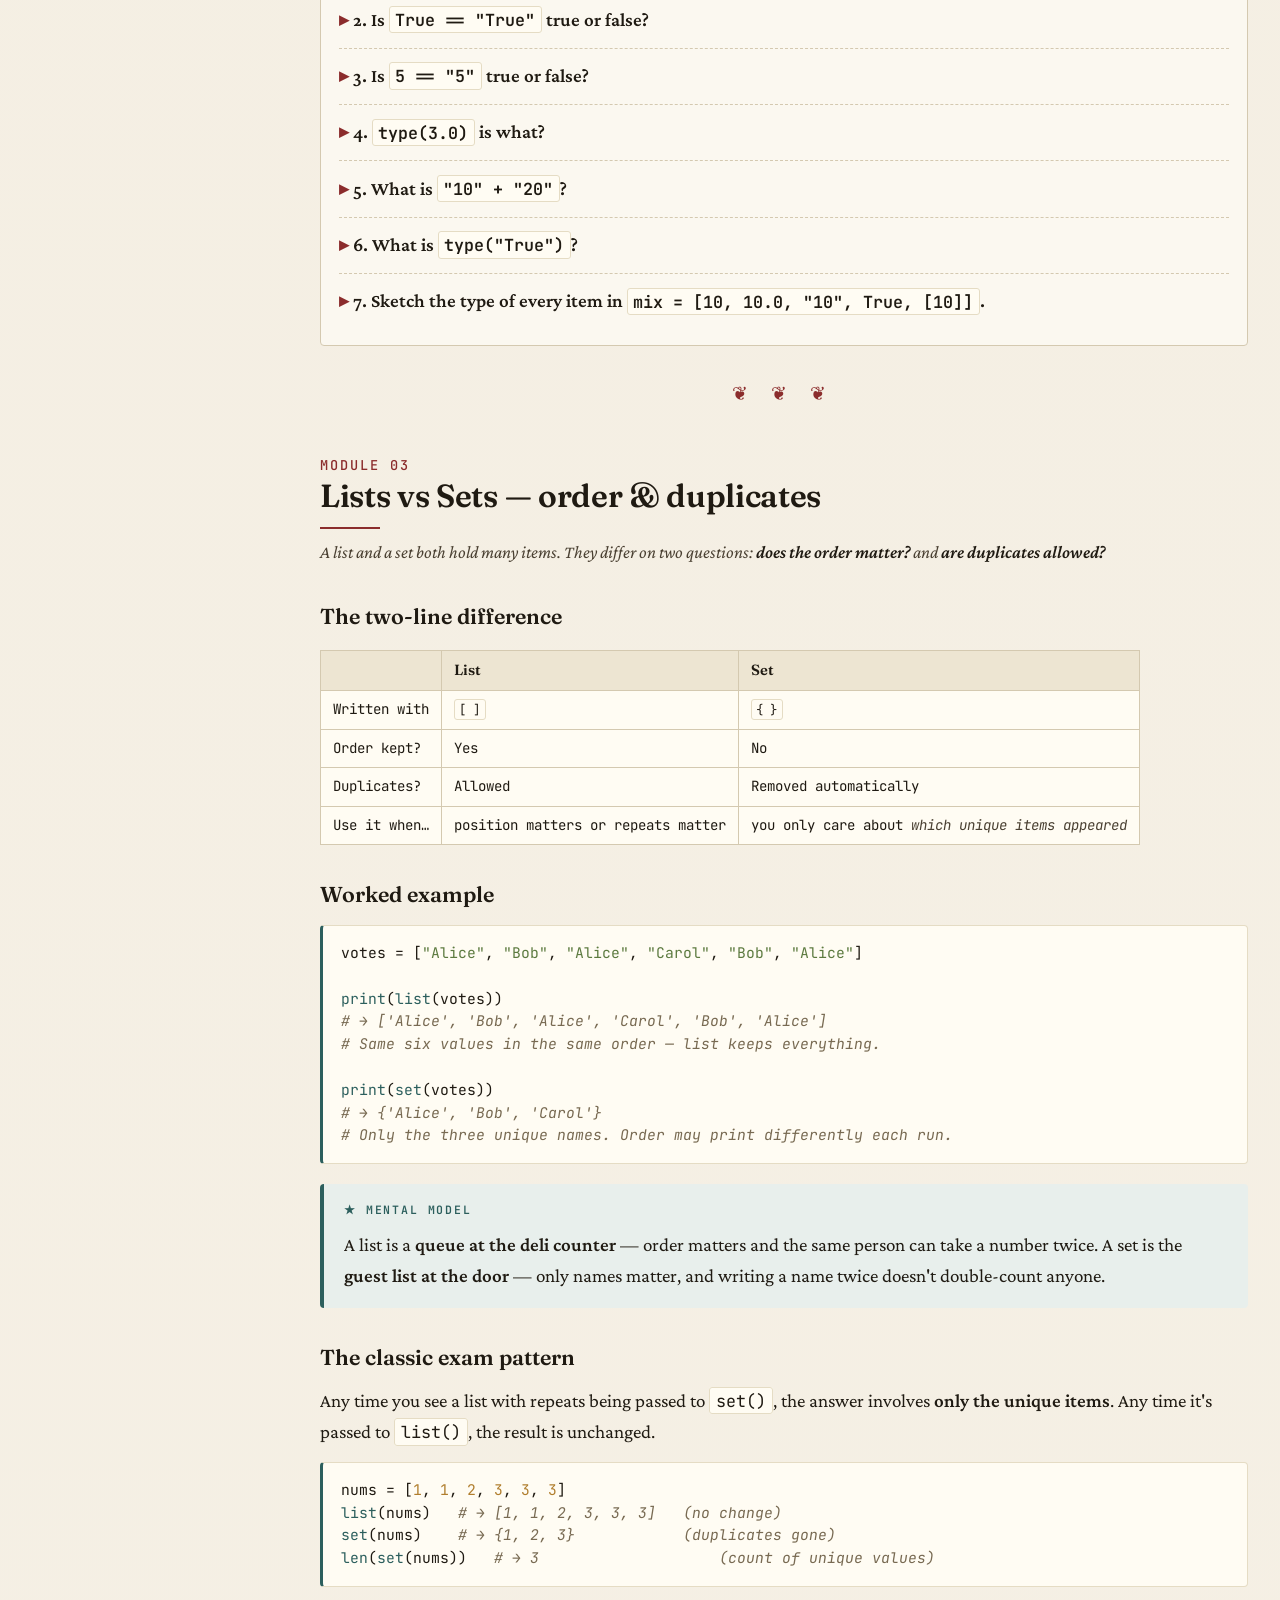
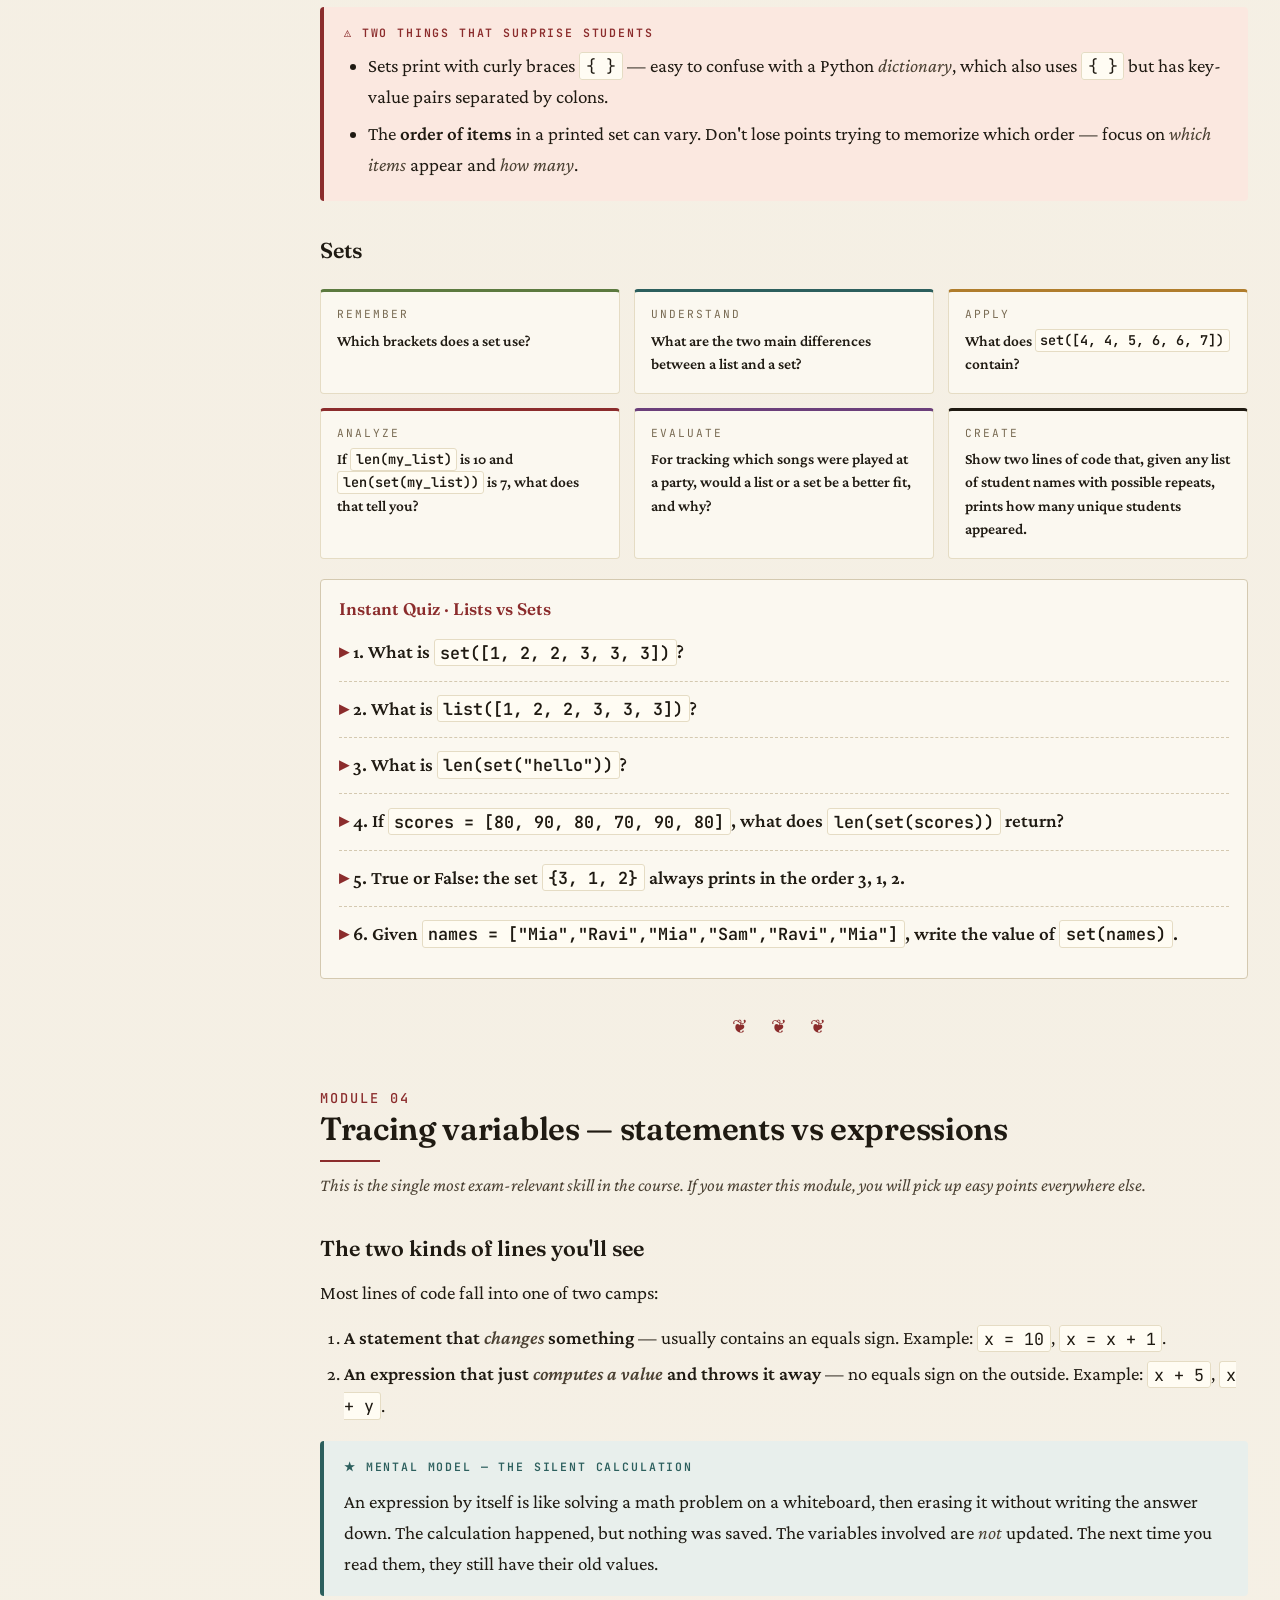
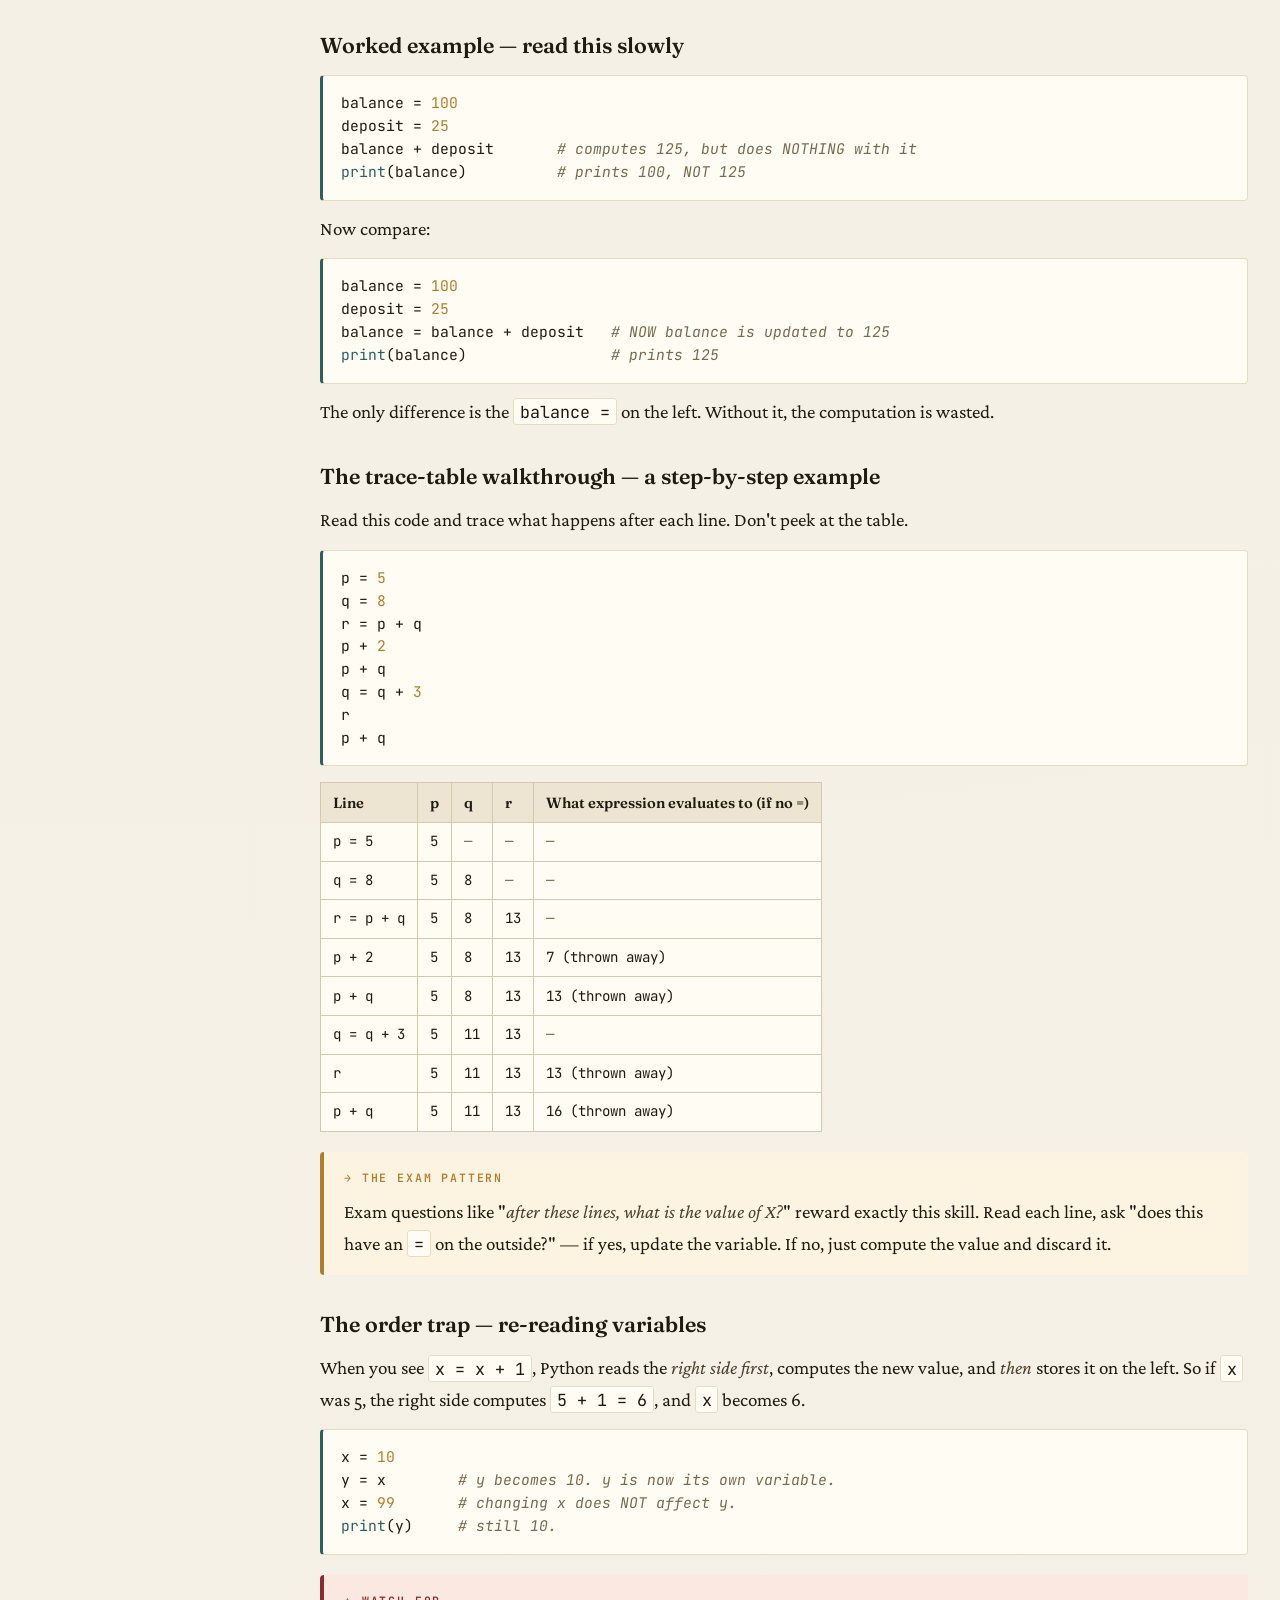
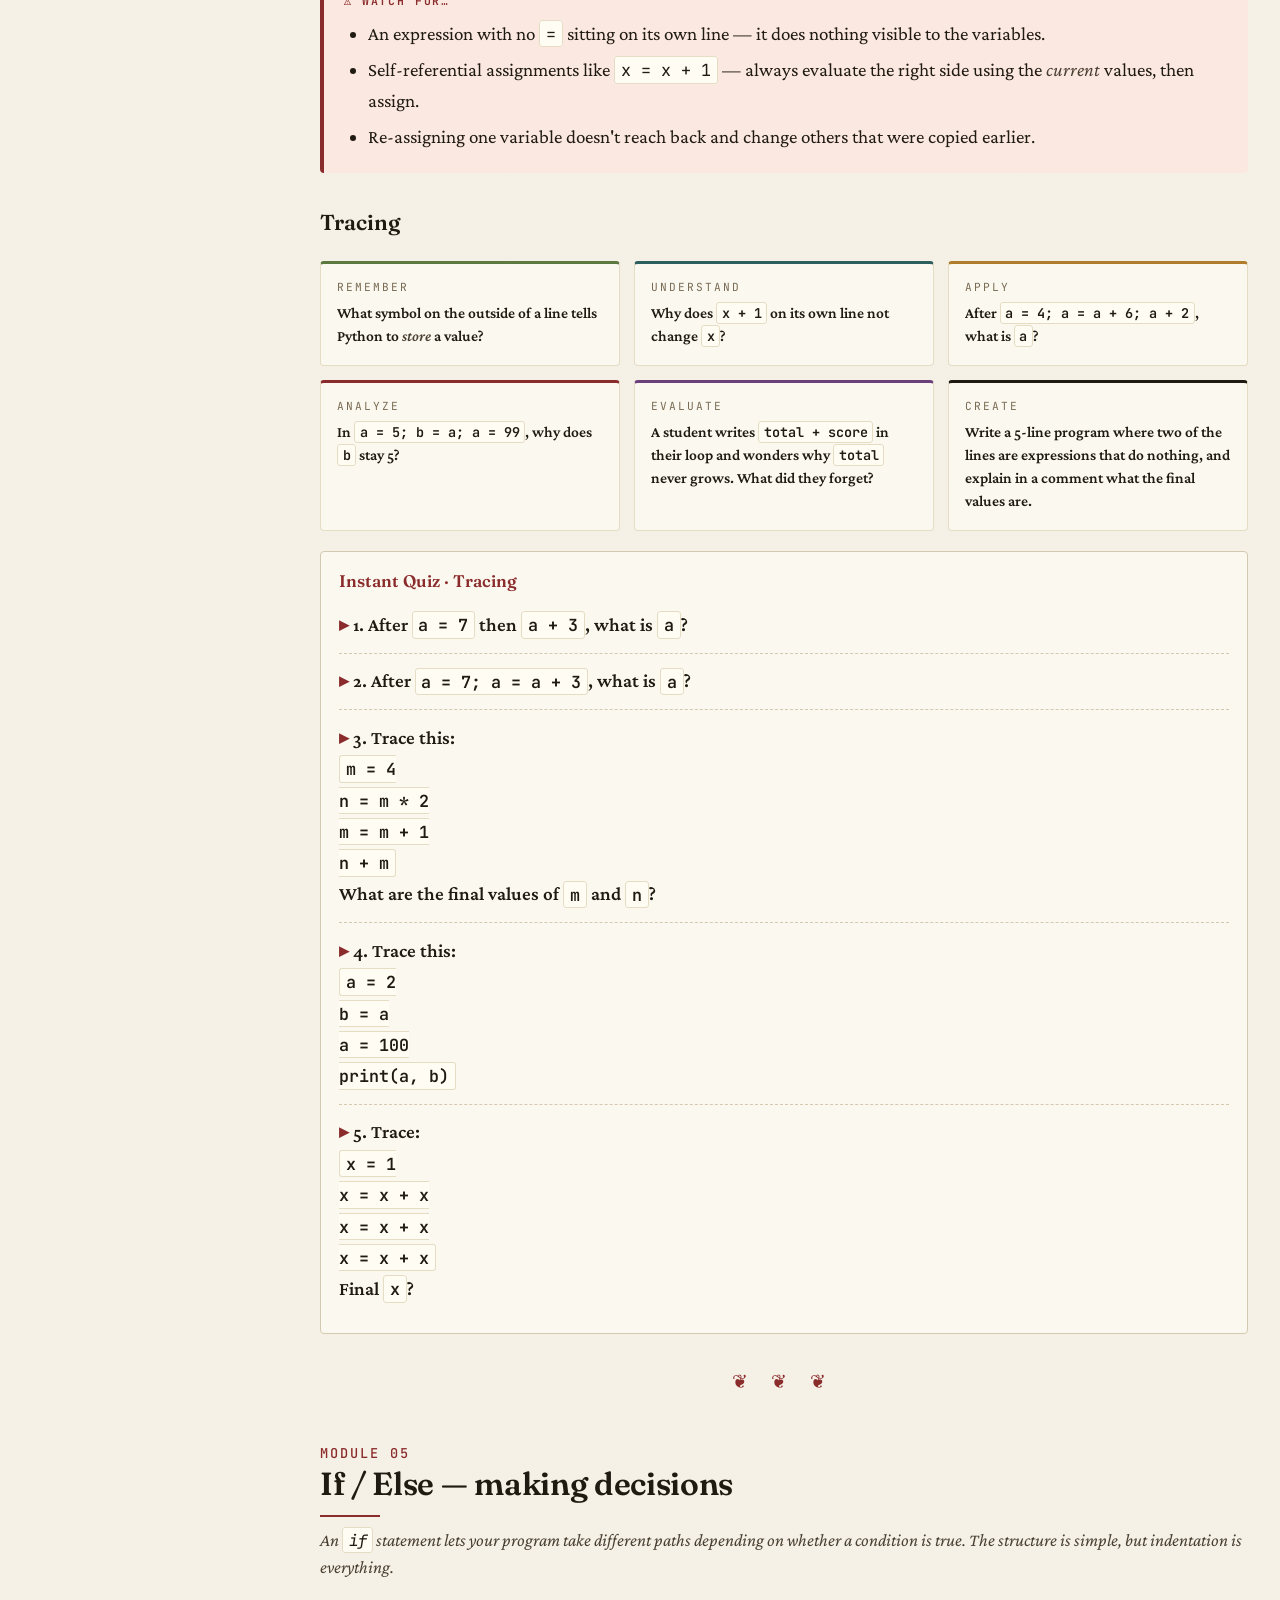
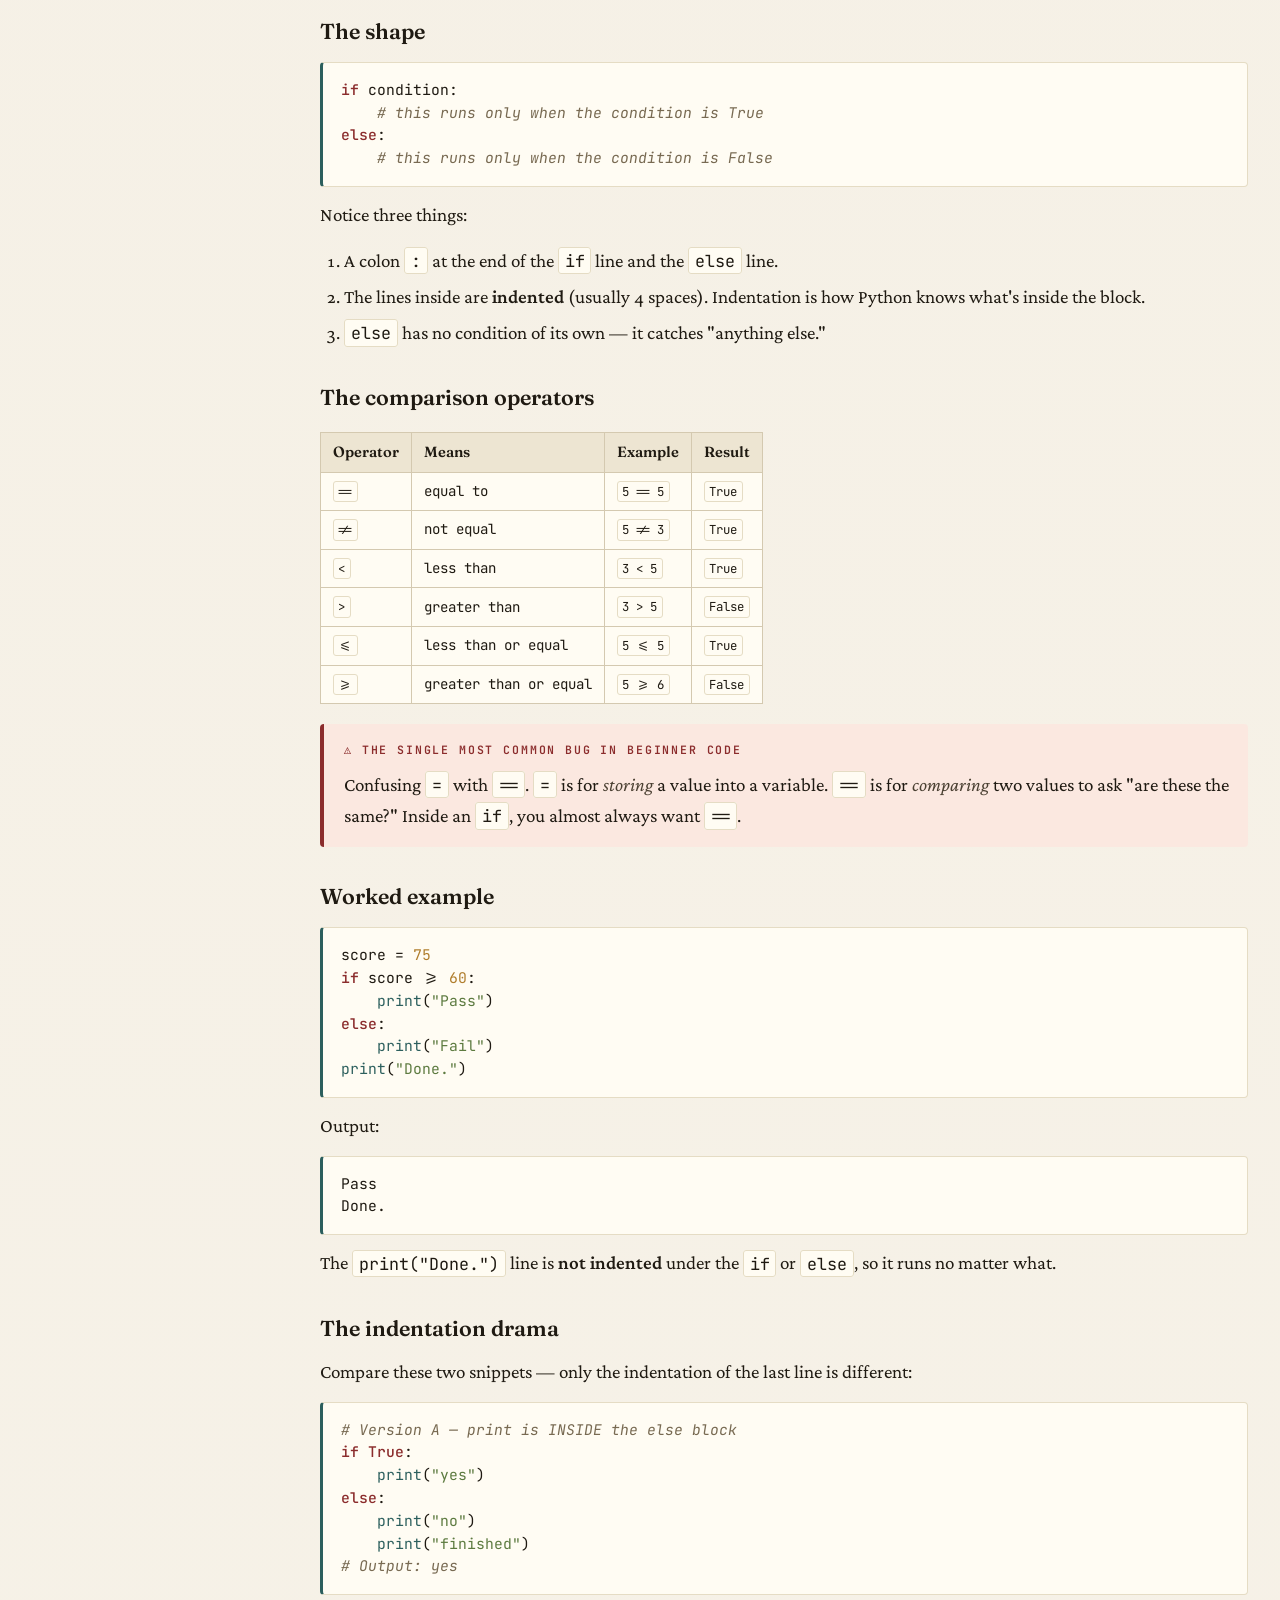
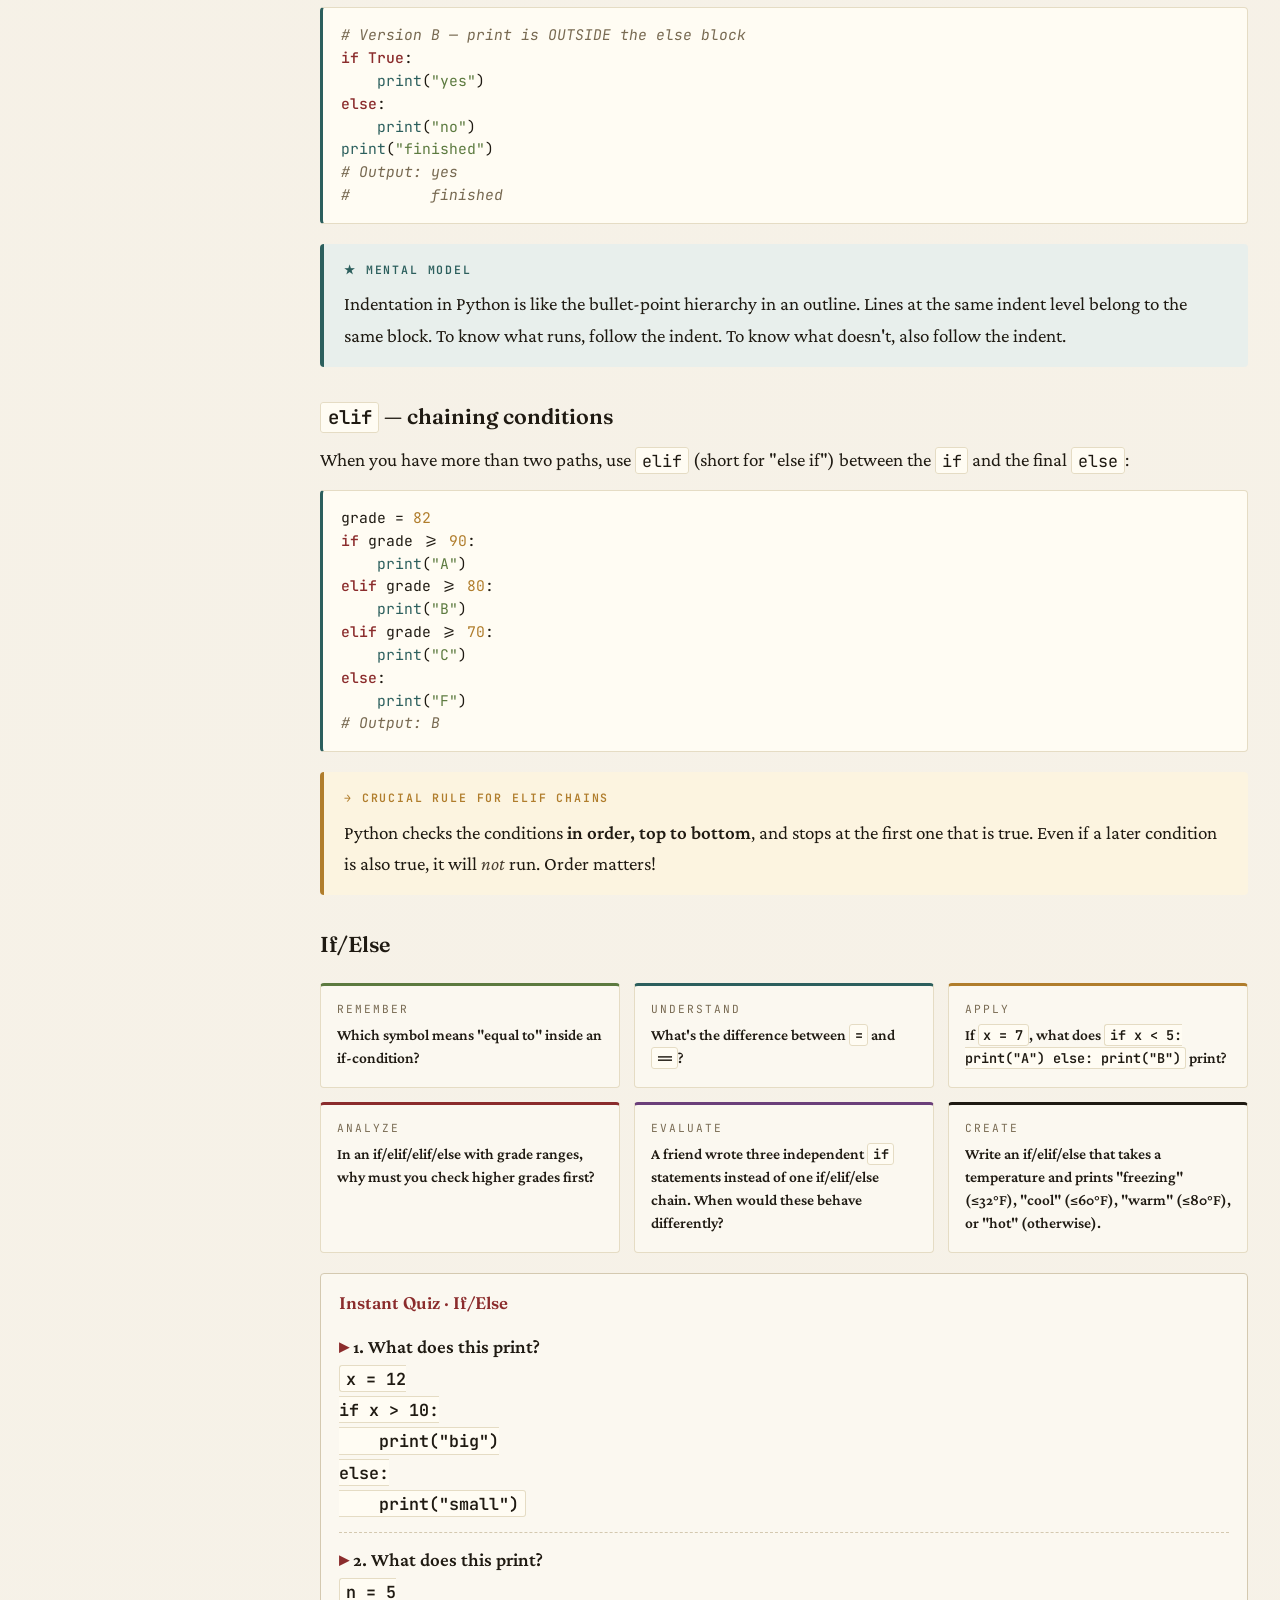
==== commit ed4c6bff: "Update index.html" ====
--- a/index.html
+++ b/index.html
@@ -2050,20 +2050,20 @@
 
 <div class="callout win">
   <span class="label">✓ Final encouragement</span>
-  <p>Sleep before the exam — caffeine can only do so much.
-Watch out for indentation — Python is strict, not the professor!
-Don’t argue with SyntaxError; it always wins.
-Avoid naming your variables l or O — they look like 1 and 0, and you will regret it.
-Spaces are for people; underscores are for Python.
-Remember: semicolons are optional, but commas in lists are mandatory.
-Read all questions carefully — even the sneaky ones hiding at the bottom!
-Test your code with small examples (and no, “it works on my machine” is not an excuse).
-elif ≠ else if (we’re not in C++ or Java anymore, folks).
-Save your work often — Ctrl+S is your new best friend.
-When in doubt, print it out (print() is your secret weapon).
-Comment your code — future you will thank you (and possibly hug you).
-Remember: in Python, my_variable is not the same as my variable — one works, the other throws a tantrum.
-Have fun — Python is your friend (well… most of the time).</p>
+  <p><li>Sleep before the exam — caffeine can only do so much.</li>
+<li>Watch out for indentation — Python is strict, not the professor!</li>
+<li>Don’t argue with SyntaxError; it always wins.</li>
+<li>Avoid naming your variables l or O — they look like 1 and 0, and you will regret it.</li>
+<li>Spaces are for people; underscores are for Python.</li>
+<li>Remember: semicolons are optional, but commas in lists are mandatory.</li>
+<li>Read all questions carefully — even the sneaky ones hiding at the bottom!</li>
+<li>Test your code with small examples (and no, “it works on my machine” is not an excuse).</li>
+<li>elif ≠ else if (we’re not in C++ or Java anymore, folks).</li>
+<li>Save your work often — Ctrl+S is your new best friend.</li>
+<li>When in doubt, print it out (print() is your secret weapon).</li>
+<li>Comment your code — future you will thank you (and possibly hug you).</li>
+<li>Remember: in Python, my_variable is not the same as my variable — one works, the other throws a tantrum.</li>
+<li>Have fun — Python is your friend (well… most of the time).</li></p>
 </div>
 
 </section>
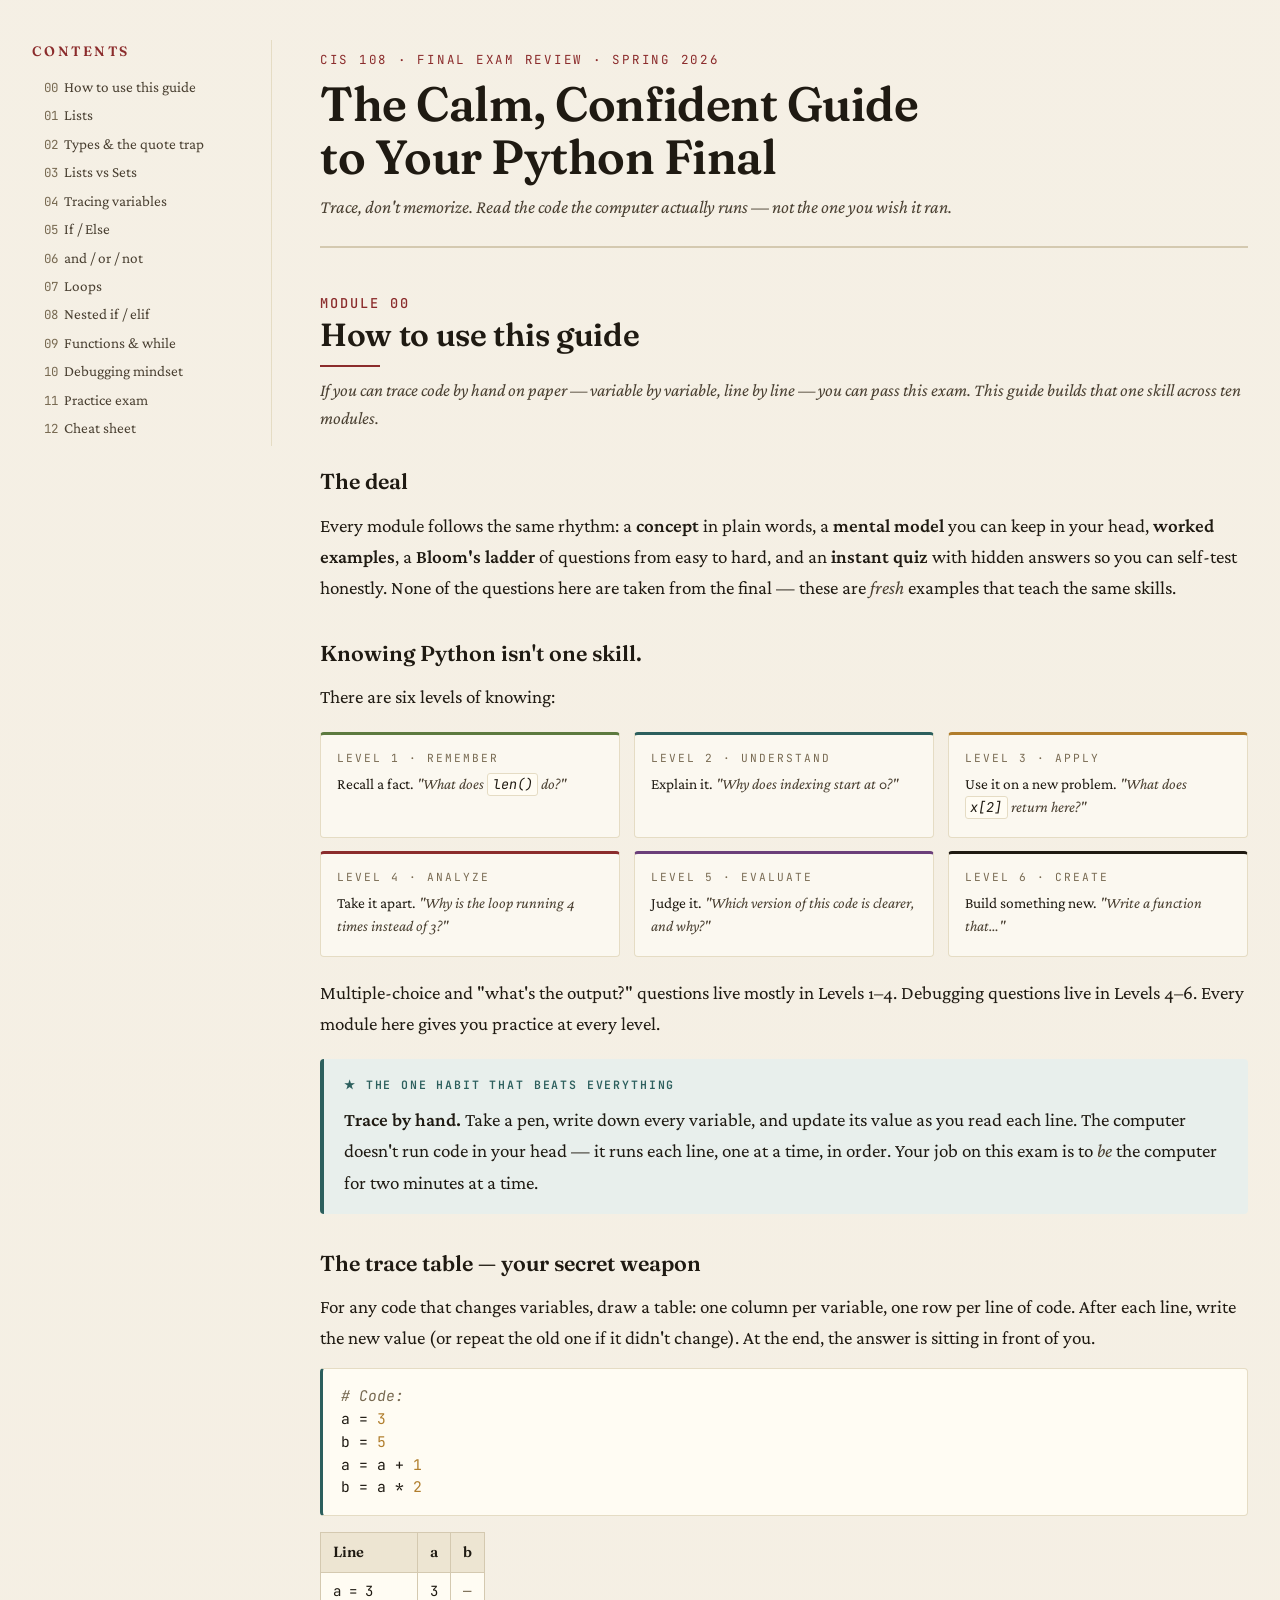
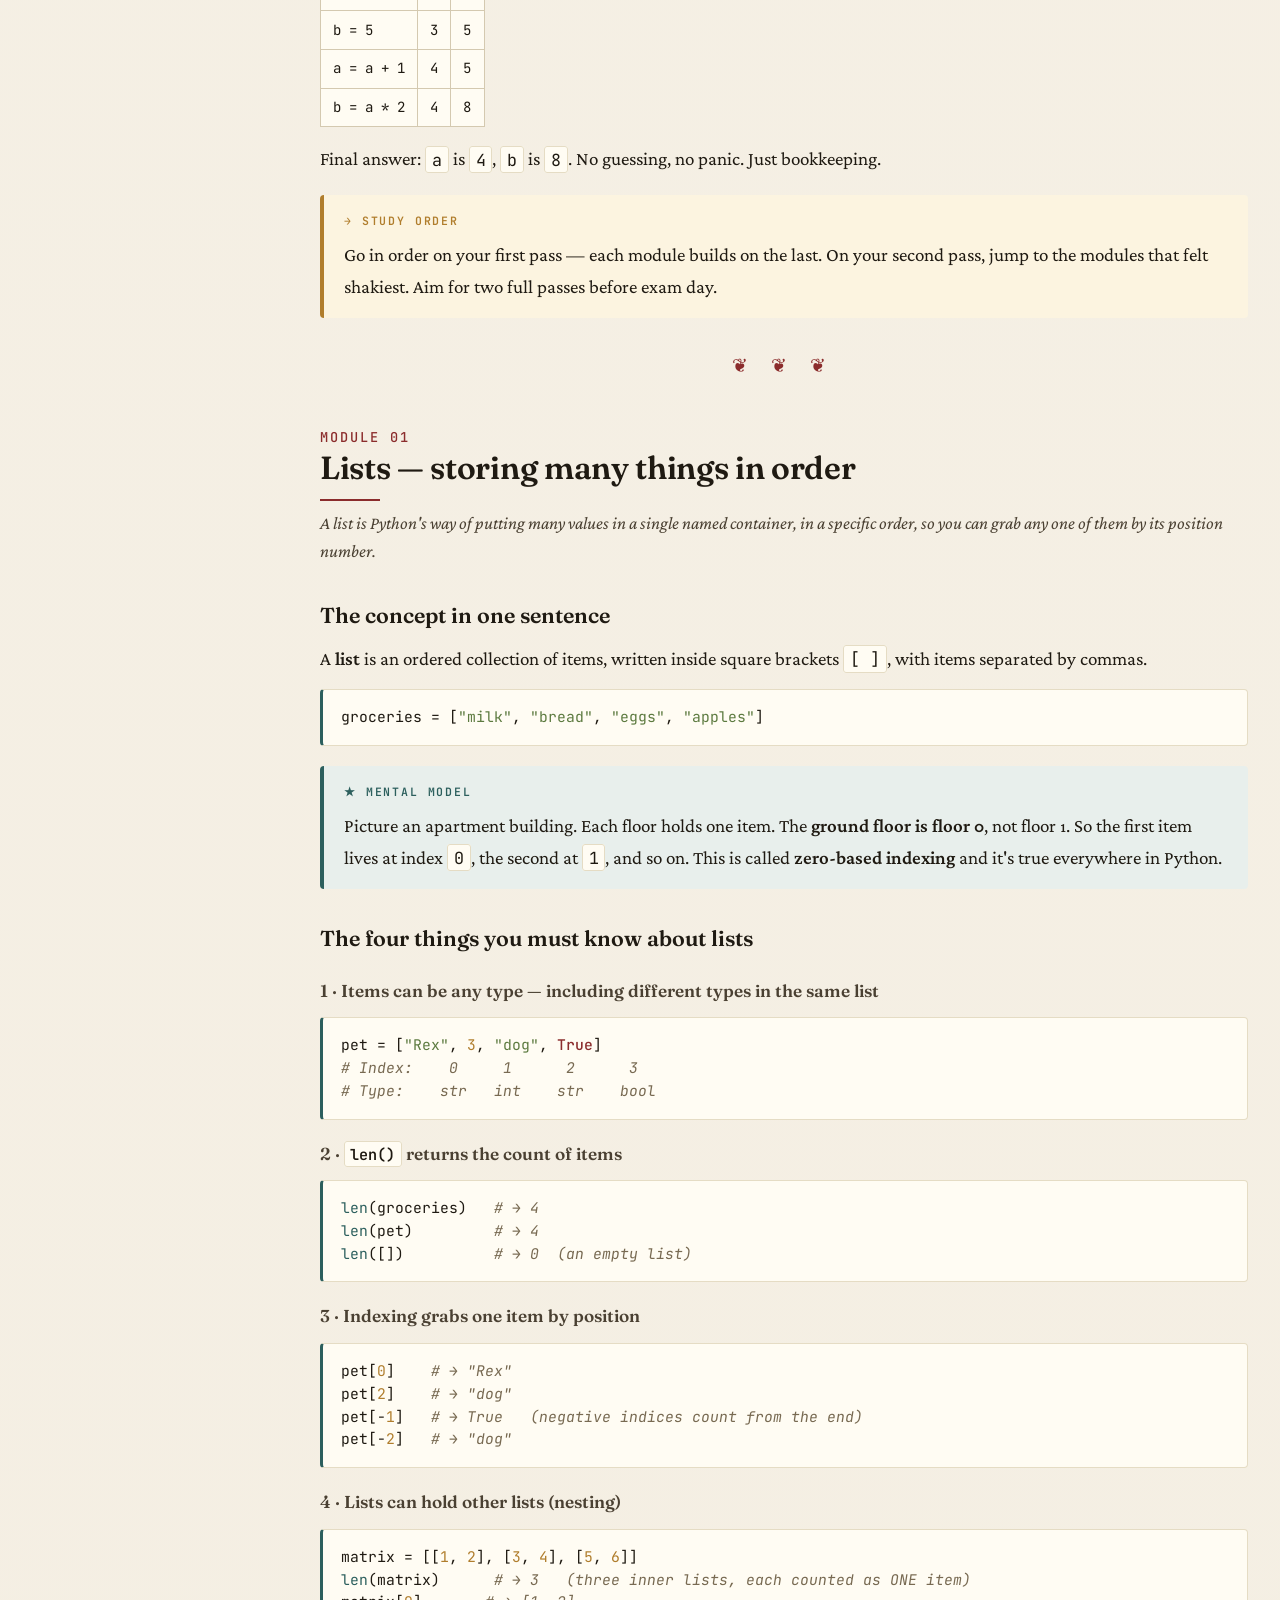
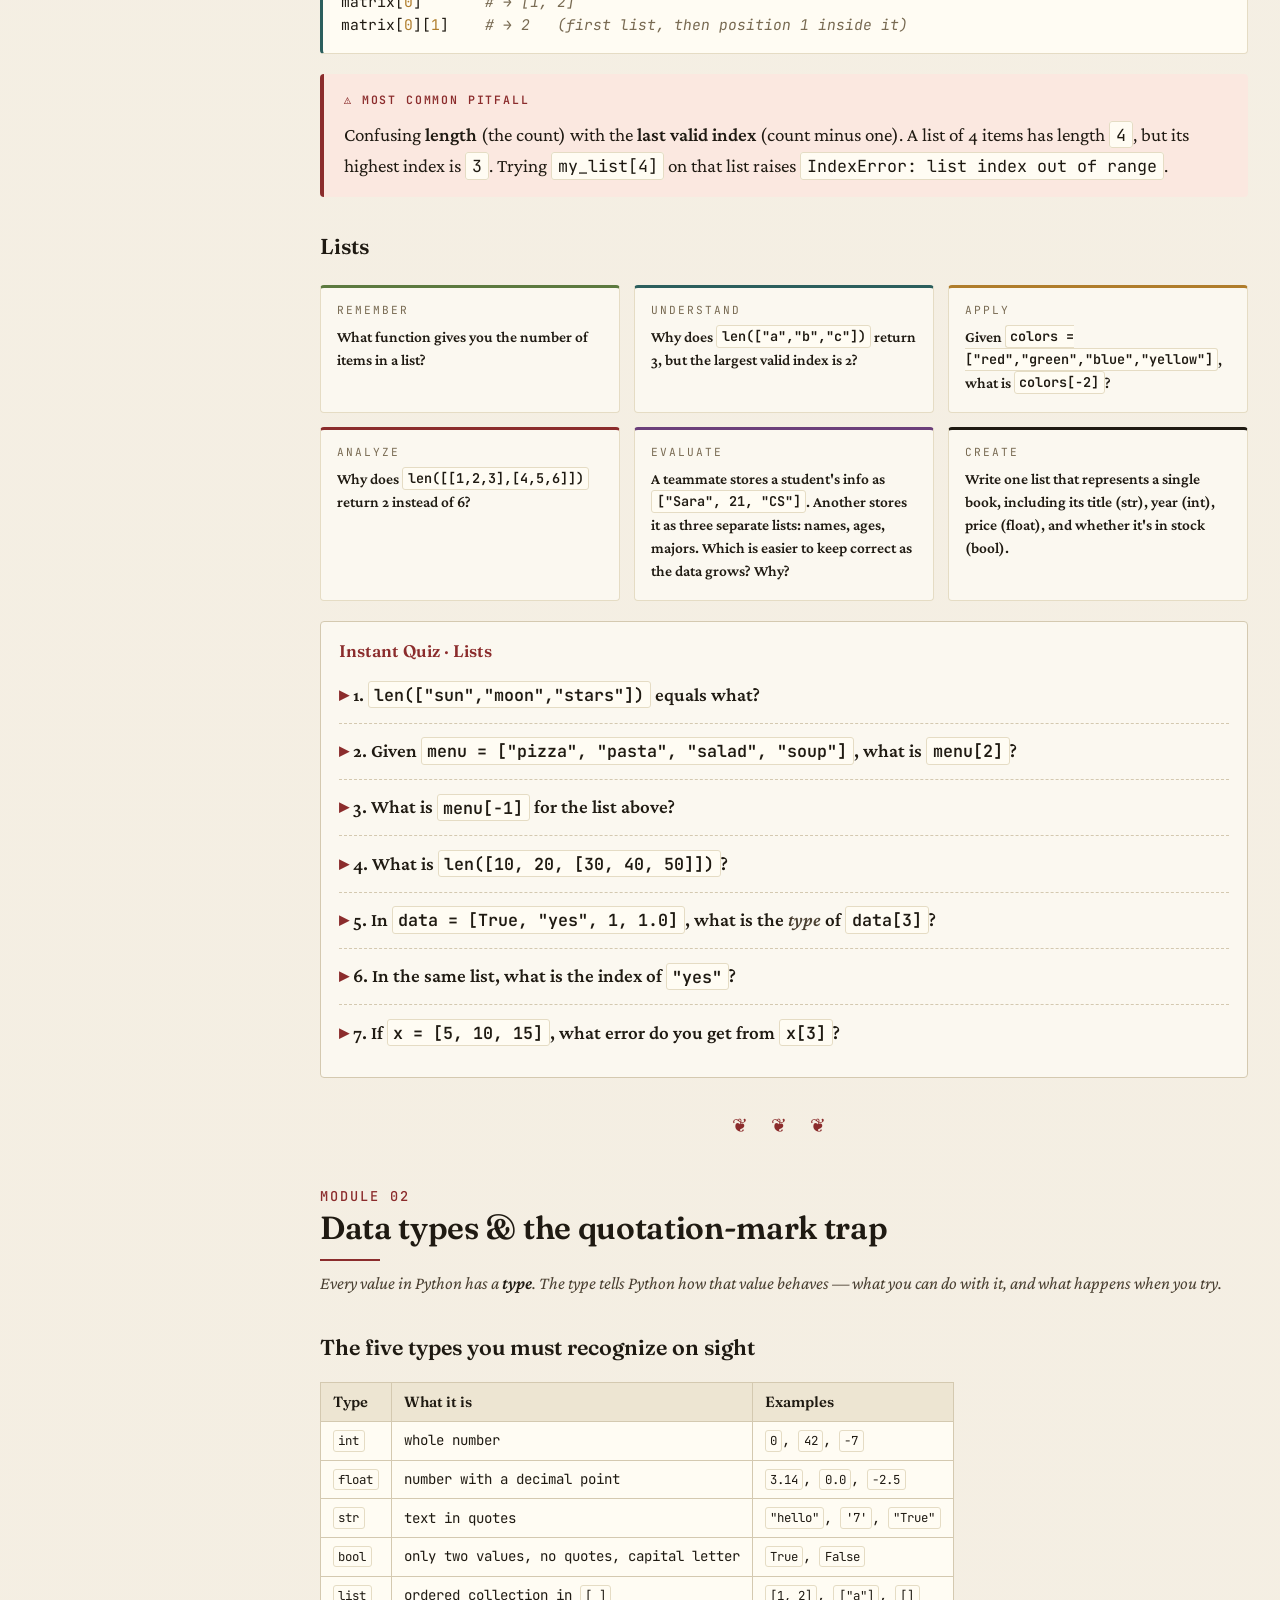
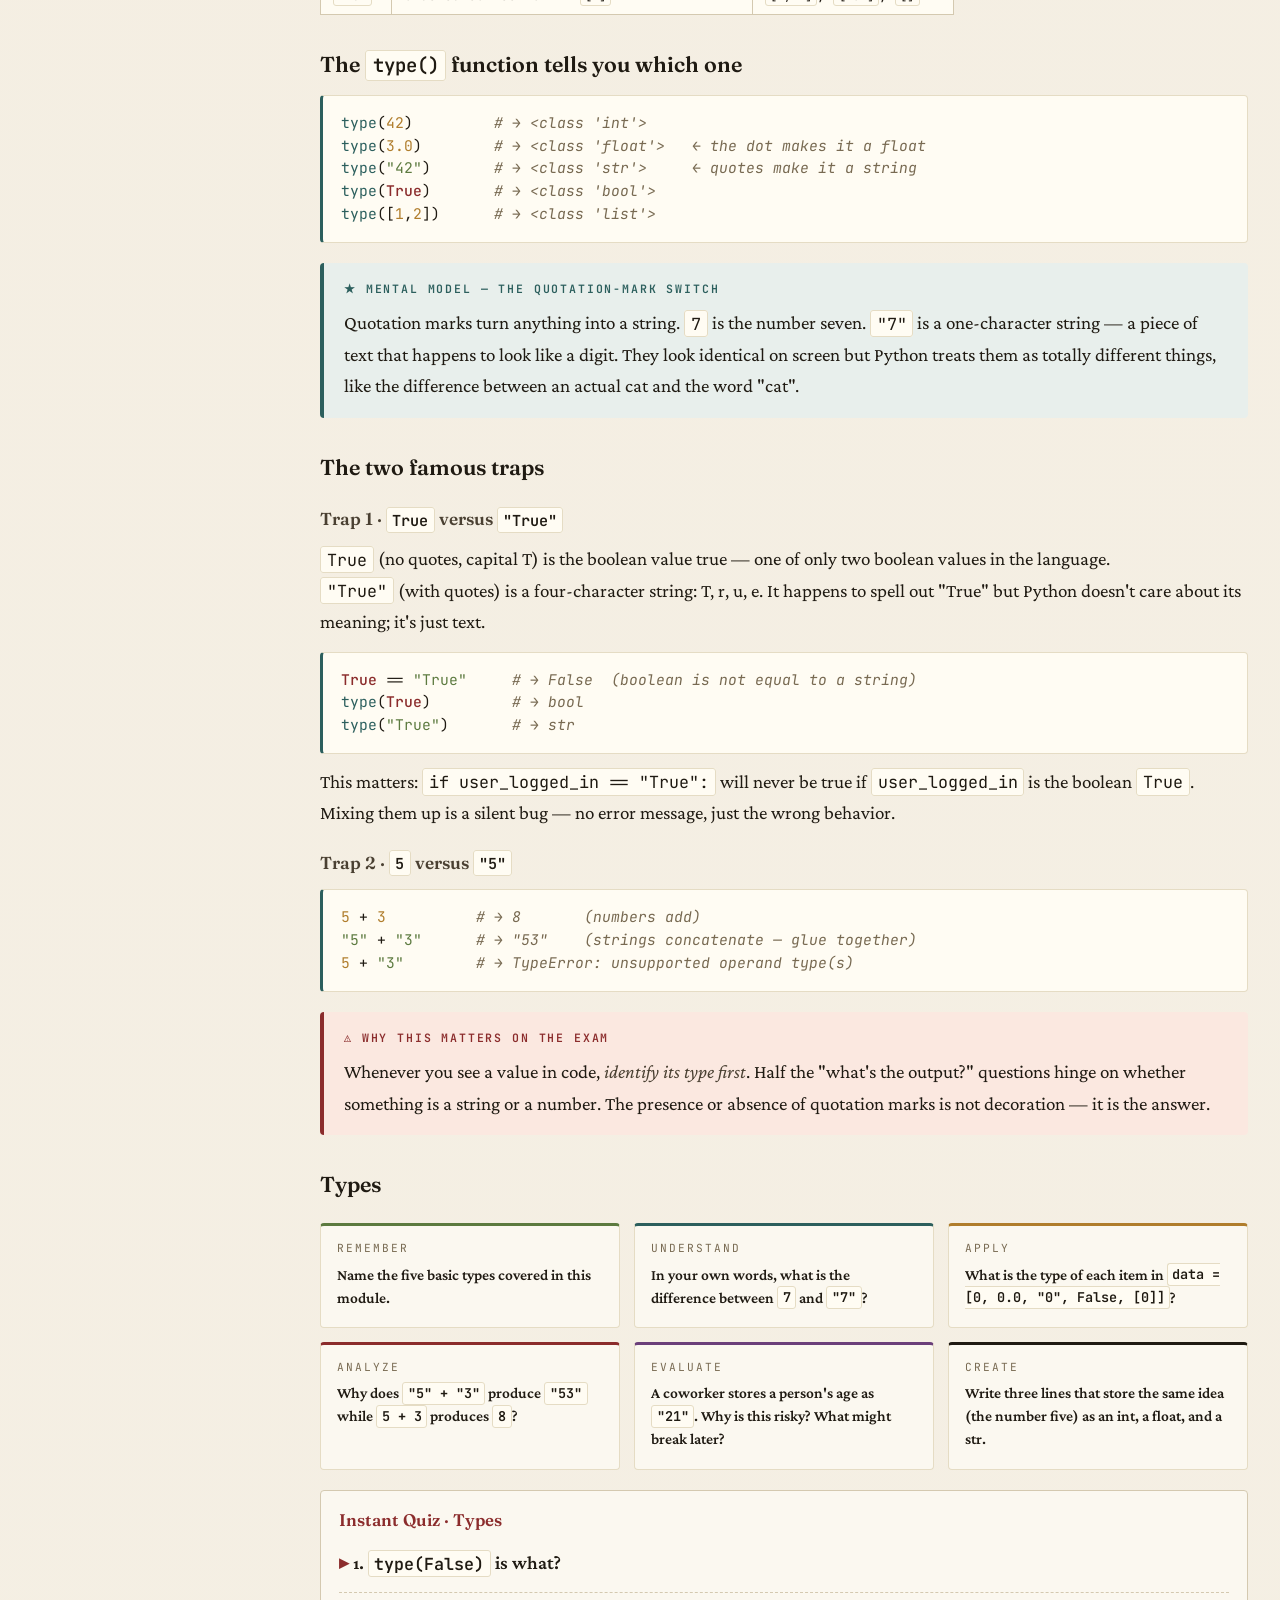
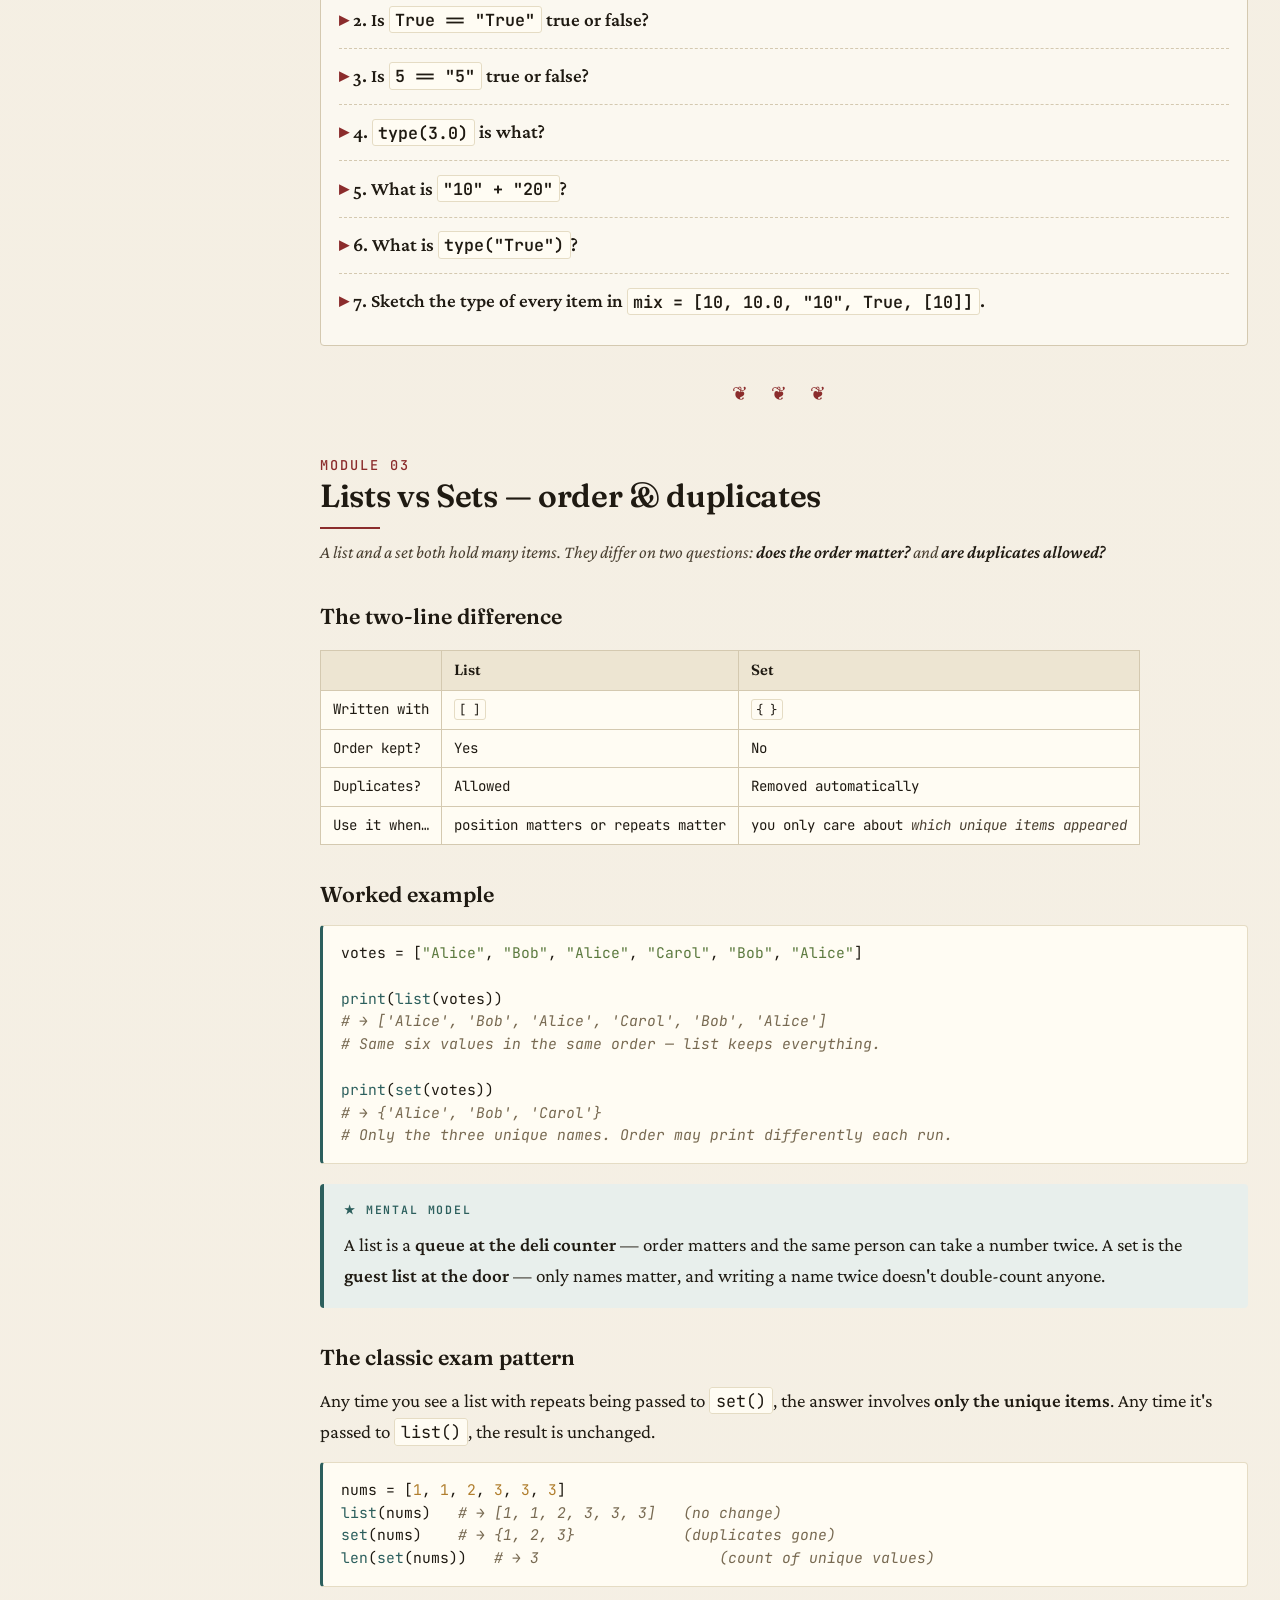
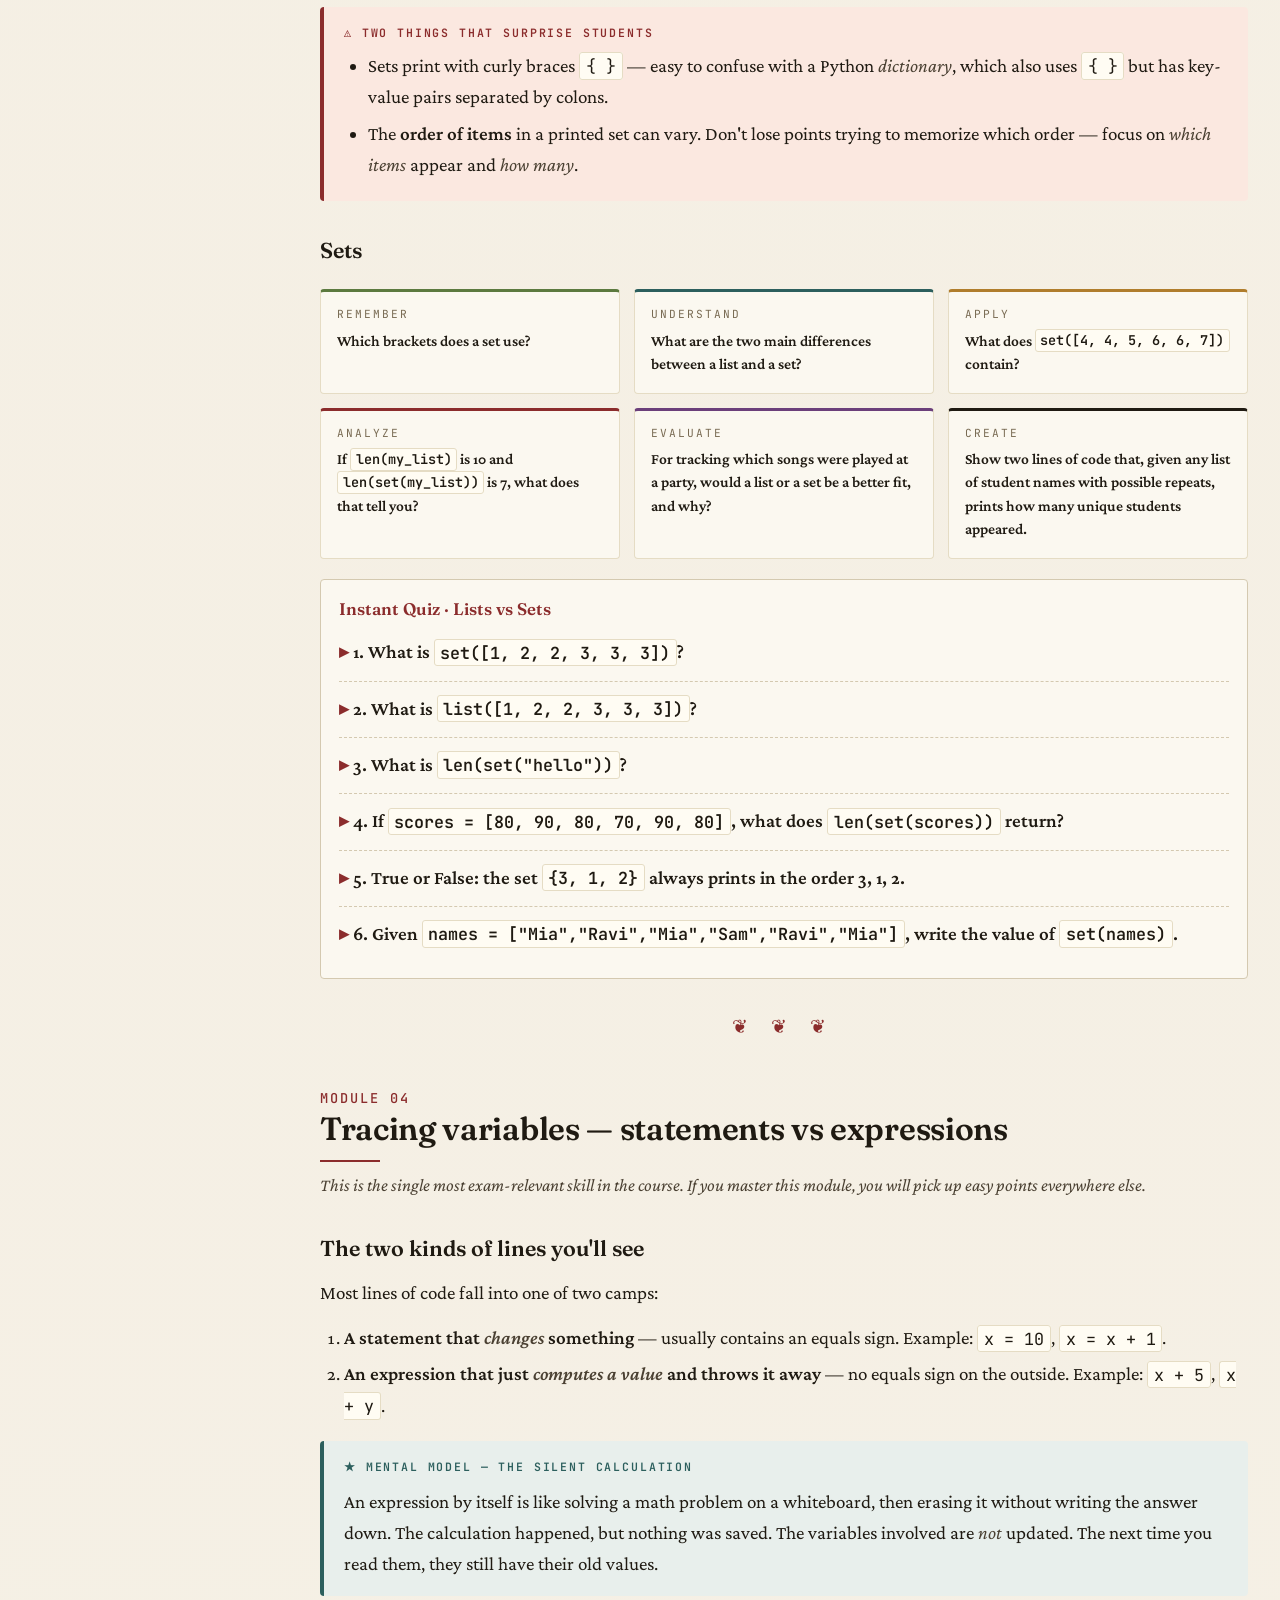
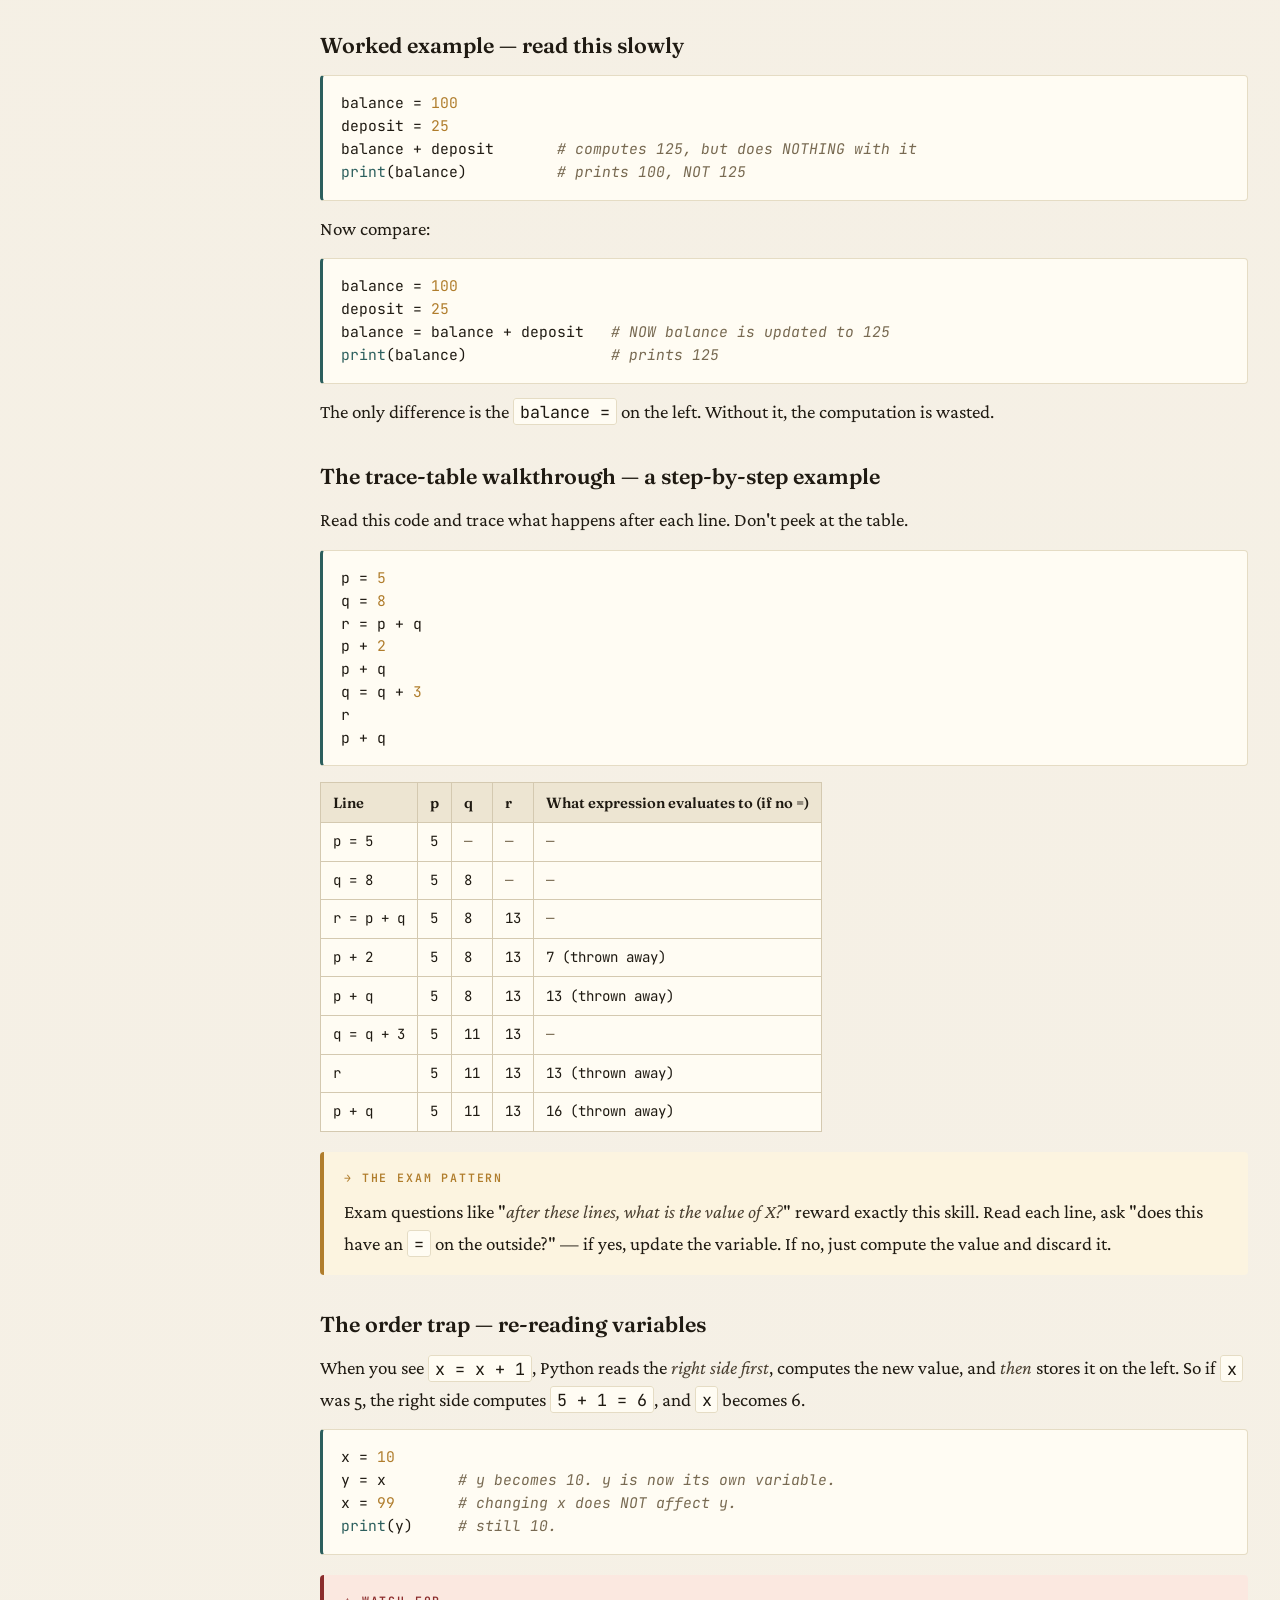
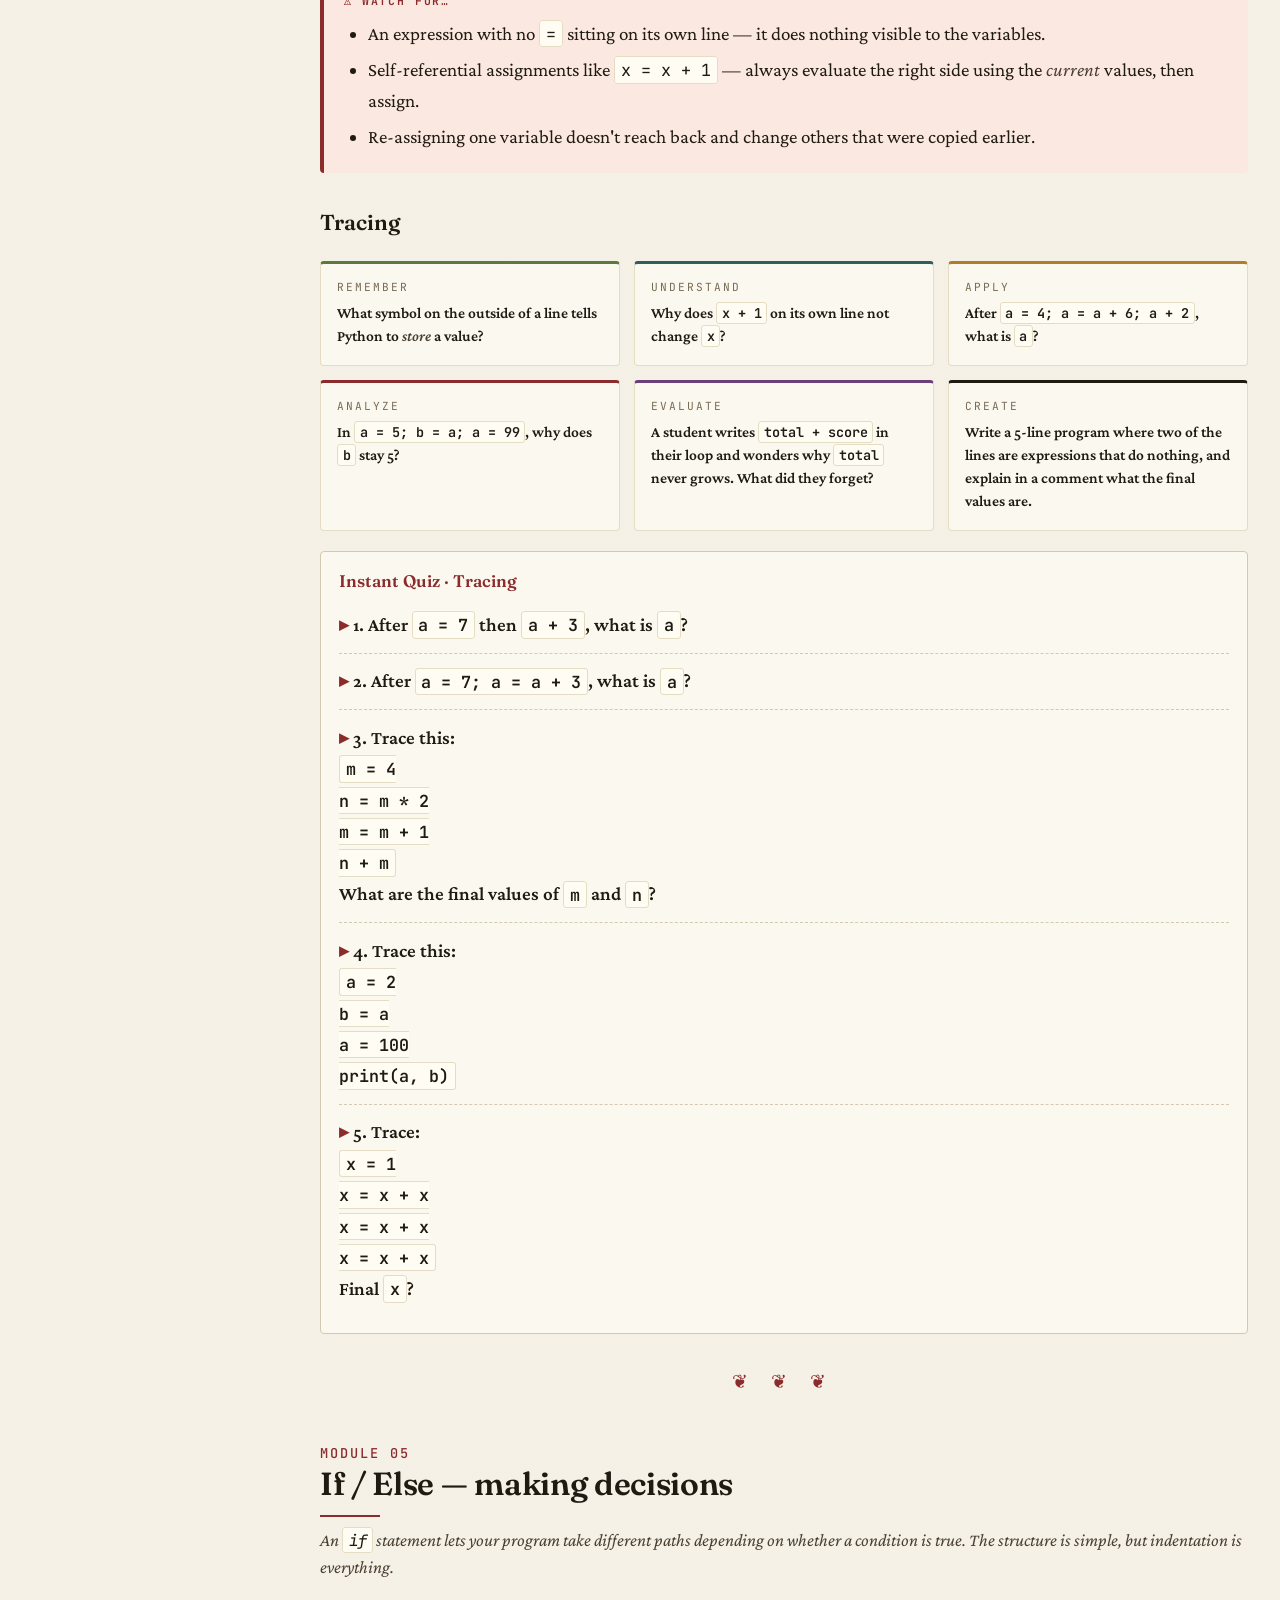
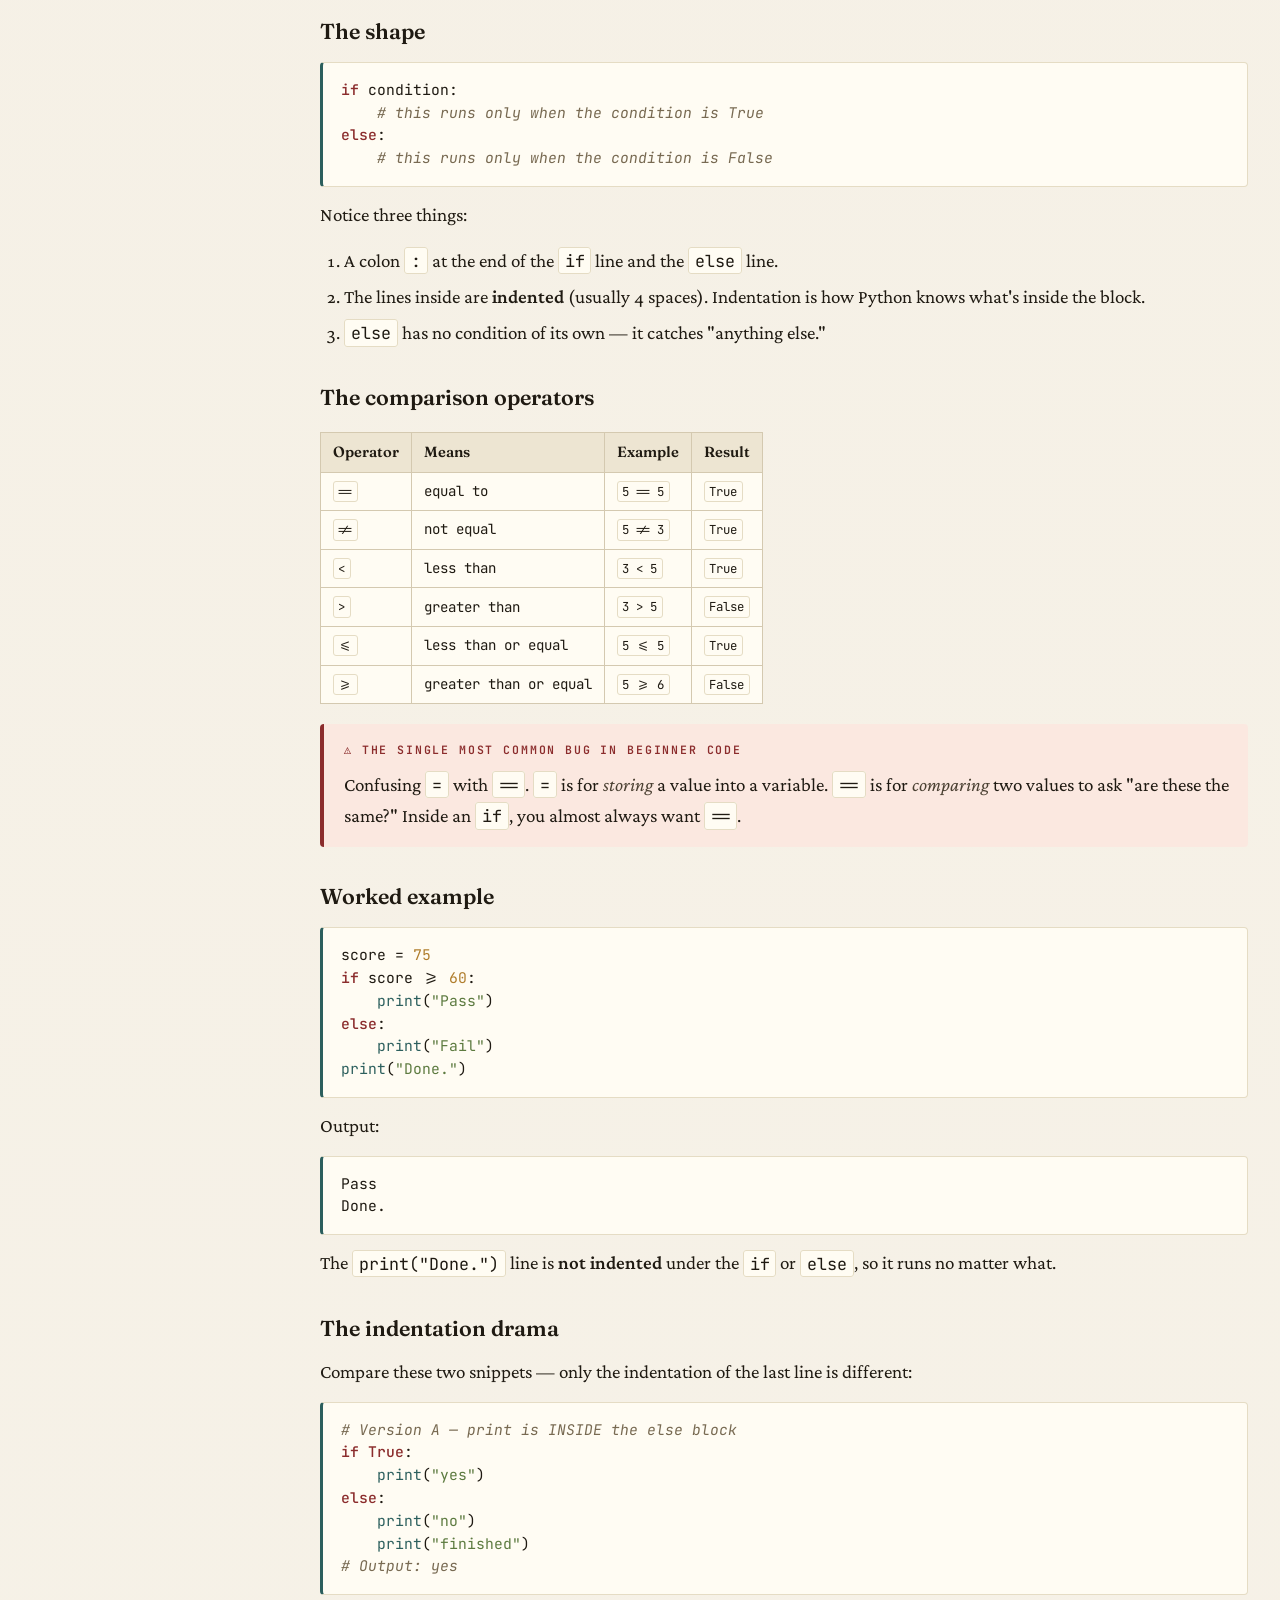
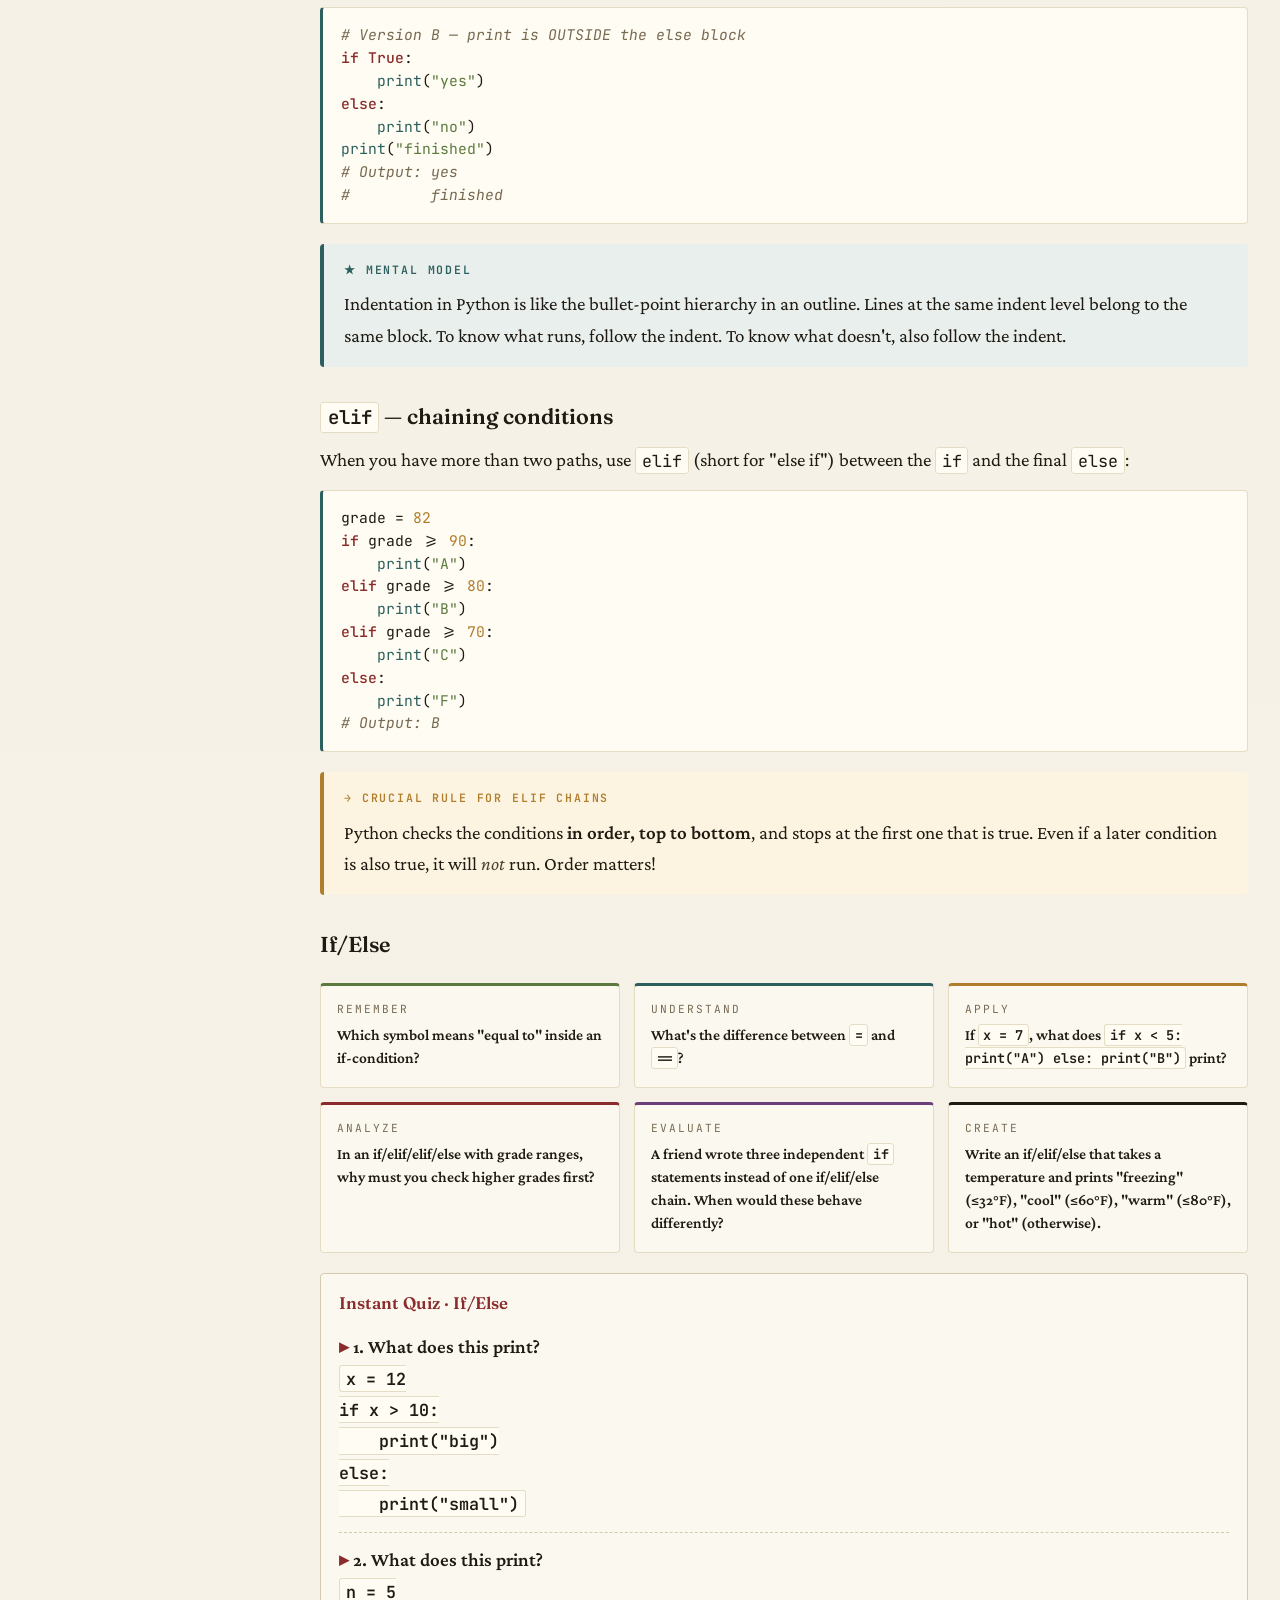
==== commit b66aa387: "Update index.html" ====
--- a/index.html
+++ b/index.html
@@ -2049,7 +2049,7 @@
 </ol>
 
 <div class="callout win">
-  <span class="label">✓ Final encouragement</span>
+  <span class="label">✓ Final encouragement</span></div>
   <p><li>Sleep before the exam — caffeine can only do so much.</li>
 <li>Watch out for indentation — Python is strict, not the professor!</li>
 <li>Don’t argue with SyntaxError; it always wins.</li>
@@ -2064,7 +2064,7 @@
 <li>Comment your code — future you will thank you (and possibly hug you).</li>
 <li>Remember: in Python, my_variable is not the same as my variable — one works, the other throws a tantrum.</li>
 <li>Have fun — Python is your friend (well… most of the time).</li></p>
-</div>
+
 
 </section>
 
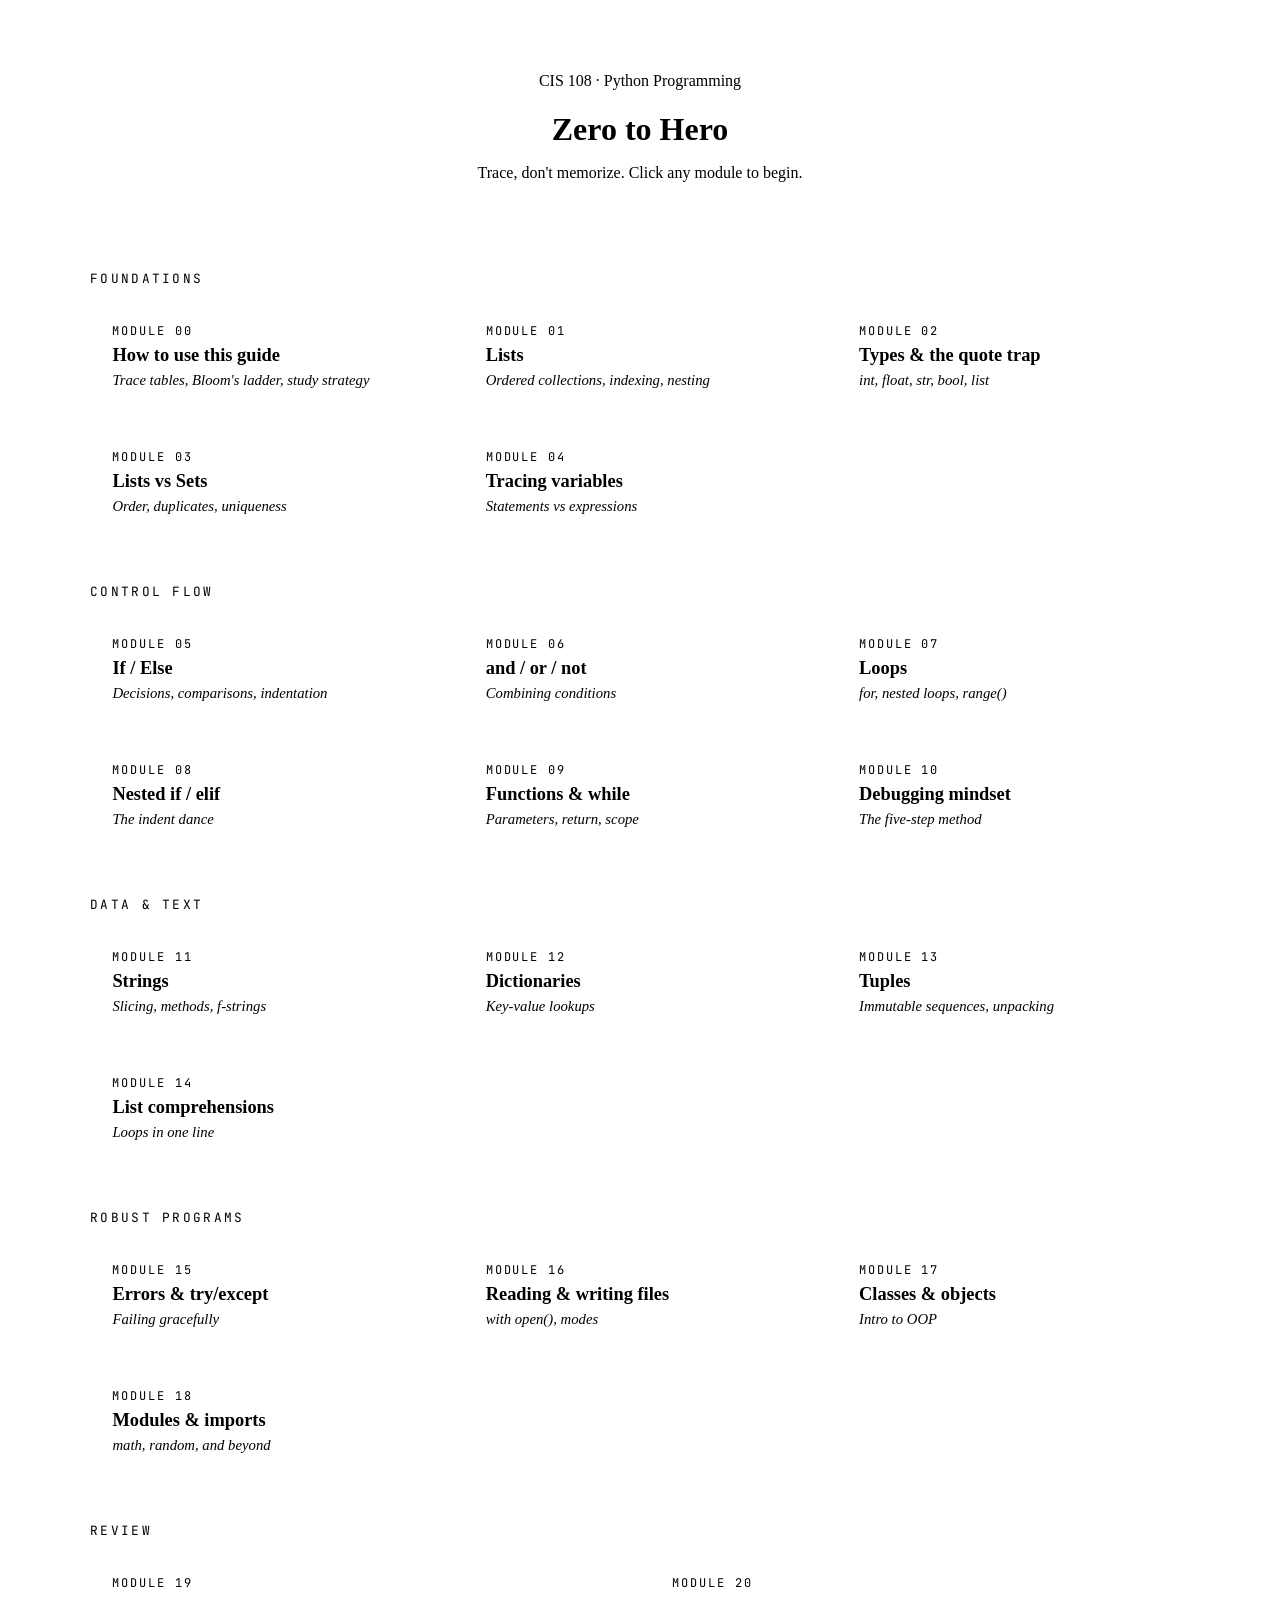
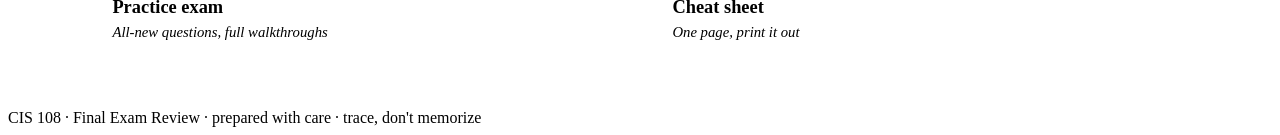
==== commit 6268c1d0: "Update index.html" ====
--- a/index.html
+++ b/index.html
@@ -3,2076 +3,64 @@
 <head>
 <meta charset="UTF-8">
 <meta name="viewport" content="width=device-width, initial-scale=1.0">
-<title>CIS 108 — Final Exam Review Guide</title>
+<title>CIS 108 — Python Course Hub</title>
 <link rel="preconnect" href="https://fonts.googleapis.com">
 <link rel="preconnect" href="https://fonts.gstatic.com" crossorigin>
 <link href="https://fonts.googleapis.com/css2?family=Fraunces:opsz,wght@9..144,400;9..144,500;9..144,600;9..144,700&family=Crimson+Pro:wght@400;500;600;700&family=JetBrains+Mono:wght@400;500;600&display=swap" rel="stylesheet">
-<style>
-  :root {
-    --paper:        #F7F3EA;
-    --paper-soft:   #FBF8F0;
-    --paper-deep:   #EDE5D2;
-    --ink:          #1F1A12;
-    --ink-soft:     #4A4032;
-    --ink-faint:    #786A52;
-    --rule:         #D4C9B0;
-    --rule-soft:    #E5DCC4;
-    --brick:        #8B2C2C;
-    --brick-soft:   #C97A6B;
-    --teal:         #2C5F5D;
-    --teal-soft:    #6FA09D;
-    --gold:         #B07D2C;
-    --moss:         #5C7A3F;
-    --code-bg:      #FFFCF3;
-    --code-border:  #E5DCC4;
-    --hint-bg:      #FCF4E0;
-    --warn-bg:      #FBE8E0;
-    --calm-bg:      #E8EFEC;
-    --good-bg:      #E8EEDD;
-  }
-
-  * { box-sizing: border-box; }
-
-  html { scroll-behavior: smooth; scroll-padding-top: 1.5rem; }
-
-  body {
-    margin: 0;
-    background:
-      radial-gradient(circle at 20% 10%, rgba(176,125,44,0.04), transparent 40%),
-      radial-gradient(circle at 80% 90%, rgba(44,95,93,0.04), transparent 40%),
-      var(--paper);
-    color: var(--ink);
-    font-family: 'Crimson Pro', Georgia, serif;
-    font-size: 19px;
-    line-height: 1.65;
-    font-feature-settings: "onum", "kern", "liga";
-  }
-
-  .page {
-    max-width: 1280px;
-    margin: 0 auto;
-    display: grid;
-    grid-template-columns: 240px 1fr;
-    gap: 3rem;
-    padding: 2.5rem 2rem;
-  }
-
-  @media (max-width: 900px) {
-    .page { grid-template-columns: 1fr; gap: 1.5rem; padding: 1.25rem; }
-    .toc-wrap { position: static !important; max-height: none !important; overflow: visible !important; }
-  }
-
-  /* ----- TOC ----- */
-  .toc-wrap {
-    position: sticky;
-    top: 1.5rem;
-    align-self: start;
-    max-height: calc(100vh - 3rem);
-    overflow-y: auto;
-    padding-right: 0.75rem;
-    border-right: 1px solid var(--rule-soft);
-  }
-  .toc-title {
-    font-family: 'Fraunces', Georgia, serif;
-    font-weight: 600;
-    font-size: 0.85rem;
-    letter-spacing: 0.18em;
-    text-transform: uppercase;
-    color: var(--brick);
-    margin: 0 0 0.85rem 0;
-  }
-  .toc-list {
-    list-style: none;
-    padding: 0;
-    margin: 0;
-    font-size: 0.95rem;
-    line-height: 1.45;
-  }
-  .toc-list li { margin-bottom: 0.4rem; }
-  .toc-list a {
-    color: var(--ink-soft);
-    text-decoration: none;
-    border-left: 2px solid transparent;
-    padding-left: 0.6rem;
-    display: block;
-    transition: color 0.15s, border-color 0.15s;
-  }
-  .toc-list a:hover {
-    color: var(--brick);
-    border-left-color: var(--brick);
-  }
-  .toc-num {
-    font-family: 'JetBrains Mono', monospace;
-    font-size: 0.78rem;
-    color: var(--ink-faint);
-    margin-right: 0.4rem;
-  }
-
-  /* ----- Main ----- */
-  main { min-width: 0; }
-
-  /* ----- Header ----- */
-  header.top {
-    border-bottom: 2px double var(--rule);
-    padding-bottom: 1.5rem;
-    margin-bottom: 2rem;
-  }
-  .eyebrow {
-    font-family: 'JetBrains Mono', monospace;
-    font-size: 0.78rem;
-    letter-spacing: 0.22em;
-    text-transform: uppercase;
-    color: var(--brick);
-    margin-bottom: 0.5rem;
-  }
-  h1 {
-    font-family: 'Fraunces', Georgia, serif;
-    font-weight: 600;
-    font-size: clamp(2.1rem, 4vw, 3rem);
-    line-height: 1.1;
-    margin: 0 0 0.5rem 0;
-    letter-spacing: -0.01em;
-    font-variation-settings: "SOFT" 50, "WONK" 0;
-  }
-  .subtitle {
-    font-style: italic;
-    color: var(--ink-soft);
-    font-size: 1.15rem;
-    margin: 0;
-  }
-
-  /* ----- Headings ----- */
-  h2 {
-    font-family: 'Fraunces', Georgia, serif;
-    font-weight: 600;
-    font-size: 2rem;
-    margin: 3rem 0 0.4rem 0;
-    color: var(--ink);
-    letter-spacing: -0.01em;
-    line-height: 1.15;
-    font-variation-settings: "SOFT" 30;
-  }
-  h2 .module-num {
-    font-family: 'JetBrains Mono', monospace;
-    font-size: 0.85rem;
-    color: var(--brick);
-    letter-spacing: 0.15em;
-    display: block;
-    margin-bottom: 0.3rem;
-    font-weight: 500;
-  }
-  h2::after {
-    content: "";
-    display: block;
-    width: 60px;
-    height: 2px;
-    background: var(--brick);
-    margin-top: 0.75rem;
-  }
-  h3 {
-    font-family: 'Fraunces', Georgia, serif;
-    font-weight: 600;
-    font-size: 1.35rem;
-    margin: 2rem 0 0.5rem 0;
-    color: var(--ink);
-  }
-  h4 {
-    font-family: 'Fraunces', Georgia, serif;
-    font-weight: 600;
-    font-size: 1.08rem;
-    margin: 1.25rem 0 0.4rem 0;
-    color: var(--ink-soft);
-    text-transform: none;
-  }
-
-  p { margin: 0.6rem 0 0.9rem 0; }
-  ul, ol { margin: 0.5rem 0 1rem 0; padding-left: 1.5rem; }
-  li { margin-bottom: 0.3rem; }
-
-  strong { color: var(--ink); font-weight: 600; }
-  em { color: var(--ink-soft); }
-
-  /* ----- Code ----- */
-  code {
-    font-family: 'JetBrains Mono', monospace;
-    font-size: 0.88em;
-    background: var(--code-bg);
-    padding: 0.1em 0.35em;
-    border-radius: 3px;
-    border: 1px solid var(--code-border);
-    color: var(--ink);
-  }
-  pre {
-    font-family: 'JetBrains Mono', monospace;
-    background: var(--code-bg);
-    border: 1px solid var(--code-border);
-    border-left: 3px solid var(--teal);
-    border-radius: 4px;
-    padding: 1rem 1.1rem;
-    overflow-x: auto;
-    font-size: 0.92rem;
-    line-height: 1.55;
-    margin: 0.75rem 0;
-  }
-  pre code {
-    background: none;
-    border: none;
-    padding: 0;
-    font-size: inherit;
-  }
-  /* simple syntax tinting using spans */
-  .kw  { color: var(--brick); font-weight: 500; }
-  .str { color: var(--moss); }
-  .num { color: var(--gold); }
-  .com { color: var(--ink-faint); font-style: italic; }
-  .fn  { color: var(--teal); }
-
-  /* ----- Callouts ----- */
-  .callout {
-    margin: 1.25rem 0;
-    padding: 1rem 1.15rem 1rem 1.25rem;
-    border-radius: 4px;
-    border-left: 4px solid var(--ink-faint);
-    background: var(--paper-soft);
-    position: relative;
-  }
-  .callout > .label {
-    font-family: 'JetBrains Mono', monospace;
-    font-size: 0.72rem;
-    letter-spacing: 0.16em;
-    text-transform: uppercase;
-    font-weight: 600;
-    margin-bottom: 0.4rem;
-    display: block;
-  }
-  .callout p:last-child, .callout ul:last-child { margin-bottom: 0; }
-
-  .mental    { background: var(--calm-bg); border-left-color: var(--teal); }
-  .mental .label { color: var(--teal); }
-
-  .pitfall   { background: var(--warn-bg); border-left-color: var(--brick); }
-  .pitfall .label { color: var(--brick); }
-
-  .hint      { background: var(--hint-bg); border-left-color: var(--gold); }
-  .hint .label { color: var(--gold); }
-
-  .win       { background: var(--good-bg); border-left-color: var(--moss); }
-  .win .label { color: var(--moss); }
-
-  /* ----- Quiz / details ----- */
-  .quiz {
-    border: 1px solid var(--rule);
-    border-radius: 4px;
-    padding: 1rem 1.15rem;
-    margin: 1.25rem 0;
-    background: var(--paper-soft);
-  }
-  .quiz-title {
-    font-family: 'Fraunces', Georgia, serif;
-    font-size: 1.05rem;
-    font-weight: 600;
-    color: var(--brick);
-    margin: 0 0 0.6rem 0;
-  }
-  details {
-    margin: 0.6rem 0;
-    border-top: 1px dashed var(--rule);
-    padding-top: 0.5rem;
-  }
-  details:first-of-type { border-top: none; padding-top: 0; }
-  summary {
-    cursor: pointer;
-    font-weight: 600;
-    color: var(--ink);
-    list-style: none;
-    padding: 0.2rem 0;
-    user-select: none;
-  }
-  summary::-webkit-details-marker { display: none; }
-  summary::before {
-    content: "▸ ";
-    color: var(--brick);
-    display: inline-block;
-    transition: transform 0.15s;
-    margin-right: 0.2rem;
-  }
-  details[open] > summary::before { content: "▾ "; }
-  .answer {
-    margin-top: 0.4rem;
-    padding: 0.6rem 0.85rem;
-    background: var(--good-bg);
-    border-left: 3px solid var(--moss);
-    border-radius: 3px;
-    font-size: 0.97rem;
-  }
-  .answer strong { color: var(--moss); }
-
-  /* ----- Tables (trace tables) ----- */
-  table {
-    border-collapse: collapse;
-    margin: 1rem 0;
-    font-family: 'JetBrains Mono', monospace;
-    font-size: 0.88rem;
-    background: var(--code-bg);
-    border: 1px solid var(--rule);
-  }
-  th, td {
-    border: 1px solid var(--rule);
-    padding: 0.45rem 0.75rem;
-    text-align: left;
-  }
-  th {
-    background: var(--paper-deep);
-    color: var(--ink);
-    font-weight: 600;
-    font-family: 'Fraunces', Georgia, serif;
-    font-size: 0.92rem;
-  }
-  td.empty { color: var(--ink-faint); }
-
-  /* ----- Bloom badges ----- */
-  .bloom-grid {
-    display: grid;
-    grid-template-columns: repeat(auto-fit, minmax(250px, 1fr));
-    gap: 0.85rem;
-    margin: 1.25rem 0;
-  }
-  .bloom-card {
-    background: var(--paper-soft);
-    border: 1px solid var(--rule-soft);
-    border-radius: 4px;
-    padding: 0.85rem 1rem;
-    border-top: 3px solid var(--teal);
-  }
-  .bloom-card.l1 { border-top-color: #5C7A3F; }
-  .bloom-card.l2 { border-top-color: #2C5F5D; }
-  .bloom-card.l3 { border-top-color: #B07D2C; }
-  .bloom-card.l4 { border-top-color: #8B2C2C; }
-  .bloom-card.l5 { border-top-color: #6B3F7A; }
-  .bloom-card.l6 { border-top-color: #1F1A12; }
-  .bloom-level {
-    font-family: 'JetBrains Mono', monospace;
-    font-size: 0.7rem;
-    letter-spacing: 0.18em;
-    text-transform: uppercase;
-    color: var(--ink-faint);
-    margin-bottom: 0.3rem;
-  }
-  .bloom-card p { margin: 0.3rem 0; font-size: 0.96rem; line-height: 1.5; }
-  .bloom-q { font-weight: 600; color: var(--ink); }
-
-  /* ----- Misc ----- */
-  hr {
-    border: none;
-    border-top: 1px solid var(--rule-soft);
-    margin: 2rem 0;
-  }
-  .ornament {
-    text-align: center;
-    color: var(--brick);
-    font-size: 1.2rem;
-    margin: 2rem 0;
-    letter-spacing: 0.5em;
-  }
-  .lead {
-    font-size: 1.12rem;
-    color: var(--ink-soft);
-    font-style: italic;
-    line-height: 1.55;
-  }
-  .kbd {
-    font-family: 'JetBrains Mono', monospace;
-    font-size: 0.82em;
-    background: var(--paper-deep);
-    padding: 0.1em 0.4em;
-    border: 1px solid var(--rule);
-    border-bottom-width: 2px;
-    border-radius: 3px;
-  }
-
-  /* ----- footer ----- */
-  footer {
-    margin-top: 4rem;
-    padding-top: 1.5rem;
-    border-top: 2px double var(--rule);
-    color: var(--ink-faint);
-    font-size: 0.9rem;
-    font-style: italic;
-    text-align: center;
-  }
-</style>
+<link rel="stylesheet" href="style.css">
 </head>
 <body>
-<div class="page">
 
-<!-- ============================================================ -->
-<!-- TABLE OF CONTENTS                                            -->
-<!-- ============================================================ -->
-<aside class="toc-wrap">
-  <p class="toc-title">Contents</p>
-  <ul class="toc-list">
-    <li><a href="#welcome"><span class="toc-num">00</span>How to use this guide</a></li>
-    <li><a href="#mod1"><span class="toc-num">01</span>Lists</a></li>
-    <li><a href="#mod2"><span class="toc-num">02</span>Types &amp; the quote trap</a></li>
-    <li><a href="#mod3"><span class="toc-num">03</span>Lists vs Sets</a></li>
-    <li><a href="#mod4"><span class="toc-num">04</span>Tracing variables</a></li>
-    <li><a href="#mod5"><span class="toc-num">05</span>If / Else</a></li>
-    <li><a href="#mod6"><span class="toc-num">06</span>and / or / not</a></li>
-    <li><a href="#mod7"><span class="toc-num">07</span>Loops</a></li>
-    <li><a href="#mod8"><span class="toc-num">08</span>Nested if / elif</a></li>
-    <li><a href="#mod9"><span class="toc-num">09</span>Functions &amp; while</a></li>
-    <li><a href="#mod10"><span class="toc-num">10</span>Debugging mindset</a></li>
-    <li><a href="#practice"><span class="toc-num">11</span>Practice exam</a></li>
-    <li><a href="#cheat"><span class="toc-num">12</span>Cheat sheet</a></li>
-  </ul>
-</aside>
-
-<!-- ============================================================ -->
-<!-- MAIN                                                         -->
-<!-- ============================================================ -->
-<main>
-
-<header class="top">
-  <p class="eyebrow">CIS 108 · Final Exam Review · Spring 2026</p>
-  <h1>The Calm, Confident Guide<br>to Your Python Final</h1>
-  <p class="subtitle">Trace, don't memorize. Read the code the computer actually runs — not the one you wish it ran.</p>
+<header class="contents-hero">
+  <p class="eyebrow">CIS 108 · Python Programming</p>
+  <h1>Zero to Hero</h1>
+  <p class="subtitle">Trace, don't memorize. Click any module to begin.</p>
 </header>
 
-<!-- ============================================================ -->
-<!-- 00 WELCOME                                                   -->
-<!-- ============================================================ -->
-<section id="welcome">
-<h2><span class="module-num">MODULE 00</span>How to use this guide</h2>
-
-<p class="lead">If you can <em>trace</em> code by hand on paper — variable by variable, line by line — you can pass this exam. This guide builds that one skill across ten modules.</p>
-
-<h3>The deal</h3>
-<p>Every module follows the same rhythm: a <strong>concept</strong> in plain words, a <strong>mental model</strong> you can keep in your head, <strong>worked examples</strong>, a <strong>Bloom's ladder</strong> of questions from easy to hard, and an <strong>instant quiz</strong> with hidden answers so you can self-test honestly. None of the questions here are taken from the final — these are <em>fresh</em> examples that teach the same skills.</p>
-
-<h3>Knowing Python isn't one skill.</h3>
-<p>There are six levels of knowing:</p>
-
-<div class="bloom-grid">
-  <div class="bloom-card l1"><div class="bloom-level">Level 1 · Remember</div><p>Recall a fact. <em>"What does <code>len()</code> do?"</em></p></div>
-  <div class="bloom-card l2"><div class="bloom-level">Level 2 · Understand</div><p>Explain it. <em>"Why does indexing start at 0?"</em></p></div>
-  <div class="bloom-card l3"><div class="bloom-level">Level 3 · Apply</div><p>Use it on a new problem. <em>"What does <code>x[2]</code> return here?"</em></p></div>
-  <div class="bloom-card l4"><div class="bloom-level">Level 4 · Analyze</div><p>Take it apart. <em>"Why is the loop running 4 times instead of 3?"</em></p></div>
-  <div class="bloom-card l5"><div class="bloom-level">Level 5 · Evaluate</div><p>Judge it. <em>"Which version of this code is clearer, and why?"</em></p></div>
-  <div class="bloom-card l6"><div class="bloom-level">Level 6 · Create</div><p>Build something new. <em>"Write a function that…"</em></p></div>
+<p class="section-label">Foundations</p>
+<div class="module-grid">
+  <a class="module-card" href="module-00-welcome.html"><span class="m-num">Module 00</span><h3>How to use this guide</h3><p>Trace tables, Bloom's ladder, study strategy</p></a>
+  <a class="module-card" href="module-01-lists.html"><span class="m-num">Module 01</span><h3>Lists</h3><p>Ordered collections, indexing, nesting</p></a>
+  <a class="module-card" href="module-02-types.html"><span class="m-num">Module 02</span><h3>Types &amp; the quote trap</h3><p>int, float, str, bool, list</p></a>
+  <a class="module-card" href="module-03-sets.html"><span class="m-num">Module 03</span><h3>Lists vs Sets</h3><p>Order, duplicates, uniqueness</p></a>
+  <a class="module-card" href="module-04-tracing.html"><span class="m-num">Module 04</span><h3>Tracing variables</h3><p>Statements vs expressions</p></a>
 </div>
 
-<p>Multiple-choice and "what's the output?" questions live mostly in Levels 1–4. Debugging questions live in Levels 4–6. Every module here gives you practice at every level.</p>
-
-<div class="callout mental">
-  <span class="label">★ The one habit that beats everything</span>
-  <p><strong>Trace by hand.</strong> Take a pen, write down every variable, and update its value as you read each line. The computer doesn't run code in your head — it runs each line, one at a time, in order. Your job on this exam is to <em>be</em> the computer for two minutes at a time.</p>
+<p class="section-label">Control Flow</p>
+<div class="module-grid">
+  <a class="module-card" href="module-05-ifelse.html"><span class="m-num">Module 05</span><h3>If / Else</h3><p>Decisions, comparisons, indentation</p></a>
+  <a class="module-card" href="module-06-booleans.html"><span class="m-num">Module 06</span><h3>and / or / not</h3><p>Combining conditions</p></a>
+  <a class="module-card" href="module-07-loops.html"><span class="m-num">Module 07</span><h3>Loops</h3><p>for, nested loops, range()</p></a>
+  <a class="module-card" href="module-08-nestedif.html"><span class="m-num">Module 08</span><h3>Nested if / elif</h3><p>The indent dance</p></a>
+  <a class="module-card" href="module-09-functions.html"><span class="m-num">Module 09</span><h3>Functions &amp; while</h3><p>Parameters, return, scope</p></a>
+  <a class="module-card" href="module-10-debugging.html"><span class="m-num">Module 10</span><h3>Debugging mindset</h3><p>The five-step method</p></a>
 </div>
 
-<h3>The trace table — your secret weapon</h3>
-<p>For any code that changes variables, draw a table: one column per variable, one row per line of code. After each line, write the new value (or repeat the old one if it didn't change). At the end, the answer is sitting in front of you.</p>
-
-<pre><code><span class="com"># Code:</span>
-a = <span class="num">3</span>
-b = <span class="num">5</span>
-a = a + <span class="num">1</span>
-b = a * <span class="num">2</span></code></pre>
-
-<table>
-<tr><th>Line</th><th>a</th><th>b</th></tr>
-<tr><td>a = 3</td><td>3</td><td class="empty">—</td></tr>
-<tr><td>b = 5</td><td>3</td><td>5</td></tr>
-<tr><td>a = a + 1</td><td>4</td><td>5</td></tr>
-<tr><td>b = a * 2</td><td>4</td><td>8</td></tr>
-</table>
-
-<p>Final answer: <code>a</code> is <code>4</code>, <code>b</code> is <code>8</code>. No guessing, no panic. Just bookkeeping.</p>
-
-<div class="callout hint">
-  <span class="label">→ Study order</span>
-  <p>Go in order on your first pass — each module builds on the last. On your second pass, jump to the modules that felt shakiest. Aim for two full passes before exam day.</p>
+<p class="section-label">Data & Text</p>
+<div class="module-grid">
+  <a class="module-card" href="module-11-strings.html"><span class="m-num">Module 11</span><h3>Strings</h3><p>Slicing, methods, f-strings</p></a>
+  <a class="module-card" href="module-12-dicts.html"><span class="m-num">Module 12</span><h3>Dictionaries</h3><p>Key-value lookups</p></a>
+  <a class="module-card" href="module-13-tuples.html"><span class="m-num">Module 13</span><h3>Tuples</h3><p>Immutable sequences, unpacking</p></a>
+  <a class="module-card" href="module-14-comprehensions.html"><span class="m-num">Module 14</span><h3>List comprehensions</h3><p>Loops in one line</p></a>
 </div>
 
-</section>
-
-<div class="ornament">❦ ❦ ❦</div>
-
-<!-- ============================================================ -->
-<!-- 01 LISTS                                                      -->
-<!-- ============================================================ -->
-<section id="mod1">
-<h2><span class="module-num">MODULE 01</span>Lists — storing many things in order</h2>
-
-<p class="lead">A list is Python's way of putting many values in a single named container, in a specific order, so you can grab any one of them by its position number.</p>
-
-<h3>The concept in one sentence</h3>
-<p>A <strong>list</strong> is an ordered collection of items, written inside square brackets <code>[ ]</code>, with items separated by commas.</p>
-
-<pre><code>groceries = [<span class="str">"milk"</span>, <span class="str">"bread"</span>, <span class="str">"eggs"</span>, <span class="str">"apples"</span>]</code></pre>
-
-<div class="callout mental">
-  <span class="label">★ Mental model</span>
-  <p>Picture an apartment building. Each floor holds one item. The <strong>ground floor is floor 0</strong>, not floor 1. So the first item lives at index <code>0</code>, the second at <code>1</code>, and so on. This is called <strong>zero-based indexing</strong> and it's true everywhere in Python.</p>
+<p class="section-label">Robust Programs</p>
+<div class="module-grid">
+  <a class="module-card" href="module-15-errors.html"><span class="m-num">Module 15</span><h3>Errors &amp; try/except</h3><p>Failing gracefully</p></a>
+  <a class="module-card" href="module-16-files.html"><span class="m-num">Module 16</span><h3>Reading &amp; writing files</h3><p>with open(), modes</p></a>
+  <a class="module-card" href="module-17-classes.html"><span class="m-num">Module 17</span><h3>Classes &amp; objects</h3><p>Intro to OOP</p></a>
+  <a class="module-card" href="module-18-modules.html"><span class="m-num">Module 18</span><h3>Modules &amp; imports</h3><p>math, random, and beyond</p></a>
 </div>
 
-<h3>The four things you must know about lists</h3>
-
-<h4>1 · Items can be any type — including different types in the same list</h4>
-<pre><code>pet = [<span class="str">"Rex"</span>, <span class="num">3</span>, <span class="str">"dog"</span>, <span class="kw">True</span>]
-<span class="com"># Index:    0     1      2      3</span>
-<span class="com"># Type:    str   int    str    bool</span></code></pre>
-
-<h4>2 · <code>len()</code> returns the count of items</h4>
-<pre><code><span class="fn">len</span>(groceries)   <span class="com"># → 4</span>
-<span class="fn">len</span>(pet)         <span class="com"># → 4</span>
-<span class="fn">len</span>([])          <span class="com"># → 0  (an empty list)</span></code></pre>
-
-<h4>3 · Indexing grabs one item by position</h4>
-<pre><code>pet[<span class="num">0</span>]    <span class="com"># → "Rex"</span>
-pet[<span class="num">2</span>]    <span class="com"># → "dog"</span>
-pet[-<span class="num">1</span>]   <span class="com"># → True   (negative indices count from the end)</span>
-pet[-<span class="num">2</span>]   <span class="com"># → "dog"</span></code></pre>
-
-<h4>4 · Lists can hold other lists (nesting)</h4>
-<pre><code>matrix = [[<span class="num">1</span>, <span class="num">2</span>], [<span class="num">3</span>, <span class="num">4</span>], [<span class="num">5</span>, <span class="num">6</span>]]
-<span class="fn">len</span>(matrix)      <span class="com"># → 3   (three inner lists, each counted as ONE item)</span>
-matrix[<span class="num">0</span>]       <span class="com"># → [1, 2]</span>
-matrix[<span class="num">0</span>][<span class="num">1</span>]    <span class="com"># → 2   (first list, then position 1 inside it)</span></code></pre>
-
-<div class="callout pitfall">
-  <span class="label">⚠ Most common pitfall</span>
-  <p>Confusing <strong>length</strong> (the count) with the <strong>last valid index</strong> (count minus one). A list of 4 items has length <code>4</code>, but its highest index is <code>3</code>. Trying <code>my_list[4]</code> on that list raises <code>IndexError: list index out of range</code>.</p>
+<p class="section-label">Review</p>
+<div class="module-grid">
+  <a class="module-card" href="practice-exam.html"><span class="m-num">Module 19</span><h3>Practice exam</h3><p>All-new questions, full walkthroughs</p></a>
+  <a class="module-card" href="cheat-sheet.html"><span class="m-num">Module 20</span><h3>Cheat sheet</h3><p>One page, print it out</p></a>
 </div>
-
-<h3>Lists</h3>
-<div class="bloom-grid">
-  <div class="bloom-card l1"><div class="bloom-level">Remember</div><p class="bloom-q">What function gives you the number of items in a list?</p></div>
-  <div class="bloom-card l2"><div class="bloom-level">Understand</div><p class="bloom-q">Why does <code>len(["a","b","c"])</code> return 3, but the largest valid index is 2?</p></div>
-  <div class="bloom-card l3"><div class="bloom-level">Apply</div><p class="bloom-q">Given <code>colors = ["red","green","blue","yellow"]</code>, what is <code>colors[-2]</code>?</p></div>
-  <div class="bloom-card l4"><div class="bloom-level">Analyze</div><p class="bloom-q">Why does <code>len([[1,2,3],[4,5,6]])</code> return 2 instead of 6?</p></div>
-  <div class="bloom-card l5"><div class="bloom-level">Evaluate</div><p class="bloom-q">A teammate stores a student's info as <code>["Sara", 21, "CS"]</code>. Another stores it as three separate lists: names, ages, majors. Which is easier to keep correct as the data grows? Why?</p></div>
-  <div class="bloom-card l6"><div class="bloom-level">Create</div><p class="bloom-q">Write one list that represents a single book, including its title (str), year (int), price (float), and whether it's in stock (bool).</p></div>
-</div>
-
-<div class="quiz">
-<p class="quiz-title">Instant Quiz · Lists</p>
-
-<details><summary>1. <code>len(["sun","moon","stars"])</code> equals what?</summary>
-<div class="answer"><strong>3.</strong> Three items, so length is 3.</div></details>
-
-<details><summary>2. Given <code>menu = ["pizza", "pasta", "salad", "soup"]</code>, what is <code>menu[2]</code>?</summary>
-<div class="answer"><strong>"salad".</strong> Counting from 0: pizza→0, pasta→1, salad→2.</div></details>
-
-<details><summary>3. What is <code>menu[-1]</code> for the list above?</summary>
-<div class="answer"><strong>"soup".</strong> <code>-1</code> is always the last item, no matter how long the list is.</div></details>
-
-<details><summary>4. What is <code>len([10, 20, [30, 40, 50]])</code>?</summary>
-<div class="answer"><strong>3.</strong> Two numbers and one inner list — three items total. The inner list counts as a single item even though it contains three numbers.</div></details>
-
-<details><summary>5. In <code>data = [True, "yes", 1, 1.0]</code>, what is the <em>type</em> of <code>data[3]</code>?</summary>
-<div class="answer"><strong><code>float</code>.</strong> The dot in <code>1.0</code> makes it a float, not an int.</div></details>
-
-<details><summary>6. In the same list, what is the index of <code>"yes"</code>?</summary>
-<div class="answer"><strong>1.</strong> True is at 0, "yes" is at 1.</div></details>
-
-<details><summary>7. If <code>x = [5, 10, 15]</code>, what error do you get from <code>x[3]</code>?</summary>
-<div class="answer"><strong><code>IndexError: list index out of range</code>.</strong> The list has length 3, so valid indices are 0, 1, 2. Index 3 doesn't exist.</div></details>
-</div>
-
-</section>
-
-<div class="ornament">❦ ❦ ❦</div>
-
-<!-- ============================================================ -->
-<!-- 02 TYPES                                                      -->
-<!-- ============================================================ -->
-<section id="mod2">
-<h2><span class="module-num">MODULE 02</span>Data types &amp; the quotation-mark trap</h2>
-
-<p class="lead">Every value in Python has a <strong>type</strong>. The type tells Python how that value behaves — what you can do with it, and what happens when you try.</p>
-
-<h3>The five types you must recognize on sight</h3>
-
-<table>
-<tr><th>Type</th><th>What it is</th><th>Examples</th></tr>
-<tr><td><code>int</code></td><td>whole number</td><td><code>0</code>, <code>42</code>, <code>-7</code></td></tr>
-<tr><td><code>float</code></td><td>number with a decimal point</td><td><code>3.14</code>, <code>0.0</code>, <code>-2.5</code></td></tr>
-<tr><td><code>str</code></td><td>text in quotes</td><td><code>"hello"</code>, <code>'7'</code>, <code>"True"</code></td></tr>
-<tr><td><code>bool</code></td><td>only two values, no quotes, capital letter</td><td><code>True</code>, <code>False</code></td></tr>
-<tr><td><code>list</code></td><td>ordered collection in <code>[ ]</code></td><td><code>[1, 2]</code>, <code>["a"]</code>, <code>[]</code></td></tr>
-</table>
-
-<h3>The <code>type()</code> function tells you which one</h3>
-<pre><code><span class="fn">type</span>(<span class="num">42</span>)         <span class="com"># → &lt;class 'int'&gt;</span>
-<span class="fn">type</span>(<span class="num">3.0</span>)        <span class="com"># → &lt;class 'float'&gt;   ← the dot makes it a float</span>
-<span class="fn">type</span>(<span class="str">"42"</span>)       <span class="com"># → &lt;class 'str'&gt;     ← quotes make it a string</span>
-<span class="fn">type</span>(<span class="kw">True</span>)       <span class="com"># → &lt;class 'bool'&gt;</span>
-<span class="fn">type</span>([<span class="num">1</span>,<span class="num">2</span>])      <span class="com"># → &lt;class 'list'&gt;</span></code></pre>
-
-<div class="callout mental">
-  <span class="label">★ Mental model — the quotation-mark switch</span>
-  <p>Quotation marks turn anything into a string. <code>7</code> is the number seven. <code>"7"</code> is a one-character string — a piece of text that happens to look like a digit. They look identical on screen but Python treats them as totally different things, like the difference between an actual cat and the word "cat".</p>
-</div>
-
-<h3>The two famous traps</h3>
-
-<h4>Trap 1 · <code>True</code> versus <code>"True"</code></h4>
-<p><code>True</code> (no quotes, capital T) is the boolean value true — one of only two boolean values in the language.<br>
-<code>"True"</code> (with quotes) is a four-character string: T, r, u, e. It happens to spell out "True" but Python doesn't care about its meaning; it's just text.</p>
-
-<pre><code><span class="kw">True</span> == <span class="str">"True"</span>     <span class="com"># → False  (boolean is not equal to a string)</span>
-<span class="fn">type</span>(<span class="kw">True</span>)         <span class="com"># → bool</span>
-<span class="fn">type</span>(<span class="str">"True"</span>)       <span class="com"># → str</span></code></pre>
-
-<p>This matters: <code>if user_logged_in == "True":</code> will never be true if <code>user_logged_in</code> is the boolean <code>True</code>. Mixing them up is a silent bug — no error message, just the wrong behavior.</p>
-
-<h4>Trap 2 · <code>5</code> versus <code>"5"</code></h4>
-<pre><code><span class="num">5</span> + <span class="num">3</span>          <span class="com"># → 8       (numbers add)</span>
-<span class="str">"5"</span> + <span class="str">"3"</span>      <span class="com"># → "53"    (strings concatenate — glue together)</span>
-<span class="num">5</span> + <span class="str">"3"</span>        <span class="com"># → TypeError: unsupported operand type(s)</span></code></pre>
-
-<div class="callout pitfall">
-  <span class="label">⚠ Why this matters on the exam</span>
-  <p>Whenever you see a value in code, <em>identify its type first</em>. Half the "what's the output?" questions hinge on whether something is a string or a number. The presence or absence of quotation marks is not decoration — it is the answer.</p>
-</div>
-
-<h3>Types</h3>
-<div class="bloom-grid">
-  <div class="bloom-card l1"><div class="bloom-level">Remember</div><p class="bloom-q">Name the five basic types covered in this module.</p></div>
-  <div class="bloom-card l2"><div class="bloom-level">Understand</div><p class="bloom-q">In your own words, what is the difference between <code>7</code> and <code>"7"</code>?</p></div>
-  <div class="bloom-card l3"><div class="bloom-level">Apply</div><p class="bloom-q">What is the type of each item in <code>data = [0, 0.0, "0", False, [0]]</code>?</p></div>
-  <div class="bloom-card l4"><div class="bloom-level">Analyze</div><p class="bloom-q">Why does <code>"5" + "3"</code> produce <code>"53"</code> while <code>5 + 3</code> produces <code>8</code>?</p></div>
-  <div class="bloom-card l5"><div class="bloom-level">Evaluate</div><p class="bloom-q">A coworker stores a person's age as <code>"21"</code>. Why is this risky? What might break later?</p></div>
-  <div class="bloom-card l6"><div class="bloom-level">Create</div><p class="bloom-q">Write three lines that store the same idea (the number five) as an int, a float, and a str.</p></div>
-</div>
-
-<div class="quiz">
-<p class="quiz-title">Instant Quiz · Types</p>
-
-<details><summary>1. <code>type(False)</code> is what?</summary>
-<div class="answer"><strong><code>bool</code>.</strong> True and False are the only two booleans.</div></details>
-
-<details><summary>2. Is <code>True == "True"</code> true or false?</summary>
-<div class="answer"><strong>False.</strong> A boolean and a string are different types and are never equal, even when they look the same.</div></details>
-
-<details><summary>3. Is <code>5 == "5"</code> true or false?</summary>
-<div class="answer"><strong>False.</strong> An int and a string are never equal in Python.</div></details>
-
-<details><summary>4. <code>type(3.0)</code> is what?</summary>
-<div class="answer"><strong><code>float</code>.</strong> The decimal point makes it a float, even though the value is a whole number.</div></details>
-
-<details><summary>5. What is <code>"10" + "20"</code>?</summary>
-<div class="answer"><strong><code>"20"</code>? No — it's <code>"1020"</code>.</strong> The <code>+</code> operator on strings glues them end to end (concatenation), it doesn't add them as numbers.</div></details>
-
-<details><summary>6. What is <code>type("True")</code>?</summary>
-<div class="answer"><strong><code>str</code>.</strong> Quotes make it a string. The text inside is irrelevant to Python.</div></details>
-
-<details><summary>7. Sketch the type of every item in <code>mix = [10, 10.0, "10", True, [10]]</code>.</summary>
-<div class="answer"><strong>int, float, str, bool, list.</strong> Five values, five different types.</div></details>
-</div>
-
-</section>
-
-<div class="ornament">❦ ❦ ❦</div>
-
-<!-- ============================================================ -->
-<!-- 03 LISTS vs SETS                                              -->
-<!-- ============================================================ -->
-<section id="mod3">
-<h2><span class="module-num">MODULE 03</span>Lists vs Sets — order &amp; duplicates</h2>
-
-<p class="lead">A list and a set both hold many items. They differ on two questions: <strong>does the order matter?</strong> and <strong>are duplicates allowed?</strong></p>
-
-<h3>The two-line difference</h3>
-<table>
-<tr><th></th><th>List</th><th>Set</th></tr>
-<tr><td>Written with</td><td><code>[ ]</code></td><td><code>{ }</code></td></tr>
-<tr><td>Order kept?</td><td>Yes</td><td>No</td></tr>
-<tr><td>Duplicates?</td><td>Allowed</td><td>Removed automatically</td></tr>
-<tr><td>Use it when…</td><td>position matters or repeats matter</td><td>you only care about <em>which unique items appeared</em></td></tr>
-</table>
-
-<h3>Worked example</h3>
-<pre><code>votes = [<span class="str">"Alice"</span>, <span class="str">"Bob"</span>, <span class="str">"Alice"</span>, <span class="str">"Carol"</span>, <span class="str">"Bob"</span>, <span class="str">"Alice"</span>]
-
-<span class="fn">print</span>(<span class="fn">list</span>(votes))
-<span class="com"># → ['Alice', 'Bob', 'Alice', 'Carol', 'Bob', 'Alice']
-# Same six values in the same order — list keeps everything.</span>
-
-<span class="fn">print</span>(<span class="fn">set</span>(votes))
-<span class="com"># → {'Alice', 'Bob', 'Carol'}
-# Only the three unique names. Order may print differently each run.</span></code></pre>
-
-<div class="callout mental">
-  <span class="label">★ Mental model</span>
-  <p>A list is a <strong>queue at the deli counter</strong> — order matters and the same person can take a number twice. A set is the <strong>guest list at the door</strong> — only names matter, and writing a name twice doesn't double-count anyone.</p>
-</div>
-
-<h3>The classic exam pattern</h3>
-<p>Any time you see a list with repeats being passed to <code>set()</code>, the answer involves <strong>only the unique items</strong>. Any time it's passed to <code>list()</code>, the result is unchanged.</p>
-
-<pre><code>nums = [<span class="num">1</span>, <span class="num">1</span>, <span class="num">2</span>, <span class="num">3</span>, <span class="num">3</span>, <span class="num">3</span>]
-<span class="fn">list</span>(nums)   <span class="com"># → [1, 1, 2, 3, 3, 3]   (no change)</span>
-<span class="fn">set</span>(nums)    <span class="com"># → {1, 2, 3}            (duplicates gone)</span>
-<span class="fn">len</span>(<span class="fn">set</span>(nums))   <span class="com"># → 3                    (count of unique values)</span></code></pre>
-
-<div class="callout pitfall">
-  <span class="label">⚠ Two things that surprise students</span>
-  <ul>
-    <li>Sets print with curly braces <code>{ }</code> — easy to confuse with a Python <em>dictionary</em>, which also uses <code>{ }</code> but has key-value pairs separated by colons.</li>
-    <li>The <strong>order of items</strong> in a printed set can vary. Don't lose points trying to memorize which order — focus on <em>which items</em> appear and <em>how many</em>.</li>
-  </ul>
-</div>
-
-<h3>Sets</h3>
-<div class="bloom-grid">
-  <div class="bloom-card l1"><div class="bloom-level">Remember</div><p class="bloom-q">Which brackets does a set use?</p></div>
-  <div class="bloom-card l2"><div class="bloom-level">Understand</div><p class="bloom-q">What are the two main differences between a list and a set?</p></div>
-  <div class="bloom-card l3"><div class="bloom-level">Apply</div><p class="bloom-q">What does <code>set([4, 4, 5, 6, 6, 7])</code> contain?</p></div>
-  <div class="bloom-card l4"><div class="bloom-level">Analyze</div><p class="bloom-q">If <code>len(my_list)</code> is 10 and <code>len(set(my_list))</code> is 7, what does that tell you?</p></div>
-  <div class="bloom-card l5"><div class="bloom-level">Evaluate</div><p class="bloom-q">For tracking which songs were played at a party, would a list or a set be a better fit, and why?</p></div>
-  <div class="bloom-card l6"><div class="bloom-level">Create</div><p class="bloom-q">Show two lines of code that, given any list of student names with possible repeats, prints how many unique students appeared.</p></div>
-</div>
-
-<div class="quiz">
-<p class="quiz-title">Instant Quiz · Lists vs Sets</p>
-
-<details><summary>1. What is <code>set([1, 2, 2, 3, 3, 3])</code>?</summary>
-<div class="answer"><strong><code>{1, 2, 3}</code>.</strong> Duplicates removed.</div></details>
-
-<details><summary>2. What is <code>list([1, 2, 2, 3, 3, 3])</code>?</summary>
-<div class="answer"><strong><code>[1, 2, 2, 3, 3, 3]</code>.</strong> Lists keep duplicates and order.</div></details>
-
-<details><summary>3. What is <code>len(set("hello"))</code>?</summary>
-<div class="answer"><strong>4.</strong> The unique characters are h, e, l, o — four of them. The repeated 'l' is dropped.</div></details>
-
-<details><summary>4. If <code>scores = [80, 90, 80, 70, 90, 80]</code>, what does <code>len(set(scores))</code> return?</summary>
-<div class="answer"><strong>3.</strong> Three unique scores: 80, 90, 70.</div></details>
-
-<details><summary>5. True or False: the set <code>{3, 1, 2}</code> always prints in the order 3, 1, 2.</summary>
-<div class="answer"><strong>False.</strong> Set order is not guaranteed and can vary.</div></details>
-
-<details><summary>6. Given <code>names = ["Mia","Ravi","Mia","Sam","Ravi","Mia"]</code>, write the value of <code>set(names)</code>.</summary>
-<div class="answer"><strong><code>{"Mia", "Ravi", "Sam"}</code></strong> — three unique names. Order may vary on screen.</div></details>
-</div>
-
-</section>
-
-<div class="ornament">❦ ❦ ❦</div>
-
-<!-- ============================================================ -->
-<!-- 04 TRACING VARIABLES                                          -->
-<!-- ============================================================ -->
-<section id="mod4">
-<h2><span class="module-num">MODULE 04</span>Tracing variables — statements vs expressions</h2>
-
-<p class="lead">This is the single most exam-relevant skill in the course. If you master this module, you will pick up easy points everywhere else.</p>
-
-<h3>The two kinds of lines you'll see</h3>
-<p>Most lines of code fall into one of two camps:</p>
-<ol>
-  <li><strong>A statement that <em>changes</em> something</strong> — usually contains an equals sign. Example: <code>x = 10</code>, <code>x = x + 1</code>.</li>
-  <li><strong>An expression that just <em>computes a value</em> and throws it away</strong> — no equals sign on the outside. Example: <code>x + 5</code>, <code>x + y</code>.</li>
-</ol>
-
-<div class="callout mental">
-  <span class="label">★ Mental model — the silent calculation</span>
-  <p>An expression by itself is like solving a math problem on a whiteboard, then erasing it without writing the answer down. The calculation happened, but nothing was saved. The variables involved are <em>not</em> updated. The next time you read them, they still have their old values.</p>
-</div>
-
-<h3>Worked example — read this slowly</h3>
-<pre><code>balance = <span class="num">100</span>
-deposit = <span class="num">25</span>
-balance + deposit       <span class="com"># computes 125, but does NOTHING with it</span>
-<span class="fn">print</span>(balance)          <span class="com"># prints 100, NOT 125</span></code></pre>
-
-<p>Now compare:</p>
-<pre><code>balance = <span class="num">100</span>
-deposit = <span class="num">25</span>
-balance = balance + deposit   <span class="com"># NOW balance is updated to 125</span>
-<span class="fn">print</span>(balance)                <span class="com"># prints 125</span></code></pre>
-
-<p>The only difference is the <code>balance =</code> on the left. Without it, the computation is wasted.</p>
-
-<h3>The trace-table walkthrough — a step-by-step example</h3>
-<p>Read this code and trace what happens after each line. Don't peek at the table.</p>
-<pre><code>p = <span class="num">5</span>
-q = <span class="num">8</span>
-r = p + q
-p + <span class="num">2</span>
-p + q
-q = q + <span class="num">3</span>
-r
-p + q</code></pre>
-
-<table>
-<tr><th>Line</th><th>p</th><th>q</th><th>r</th><th>What expression evaluates to (if no =)</th></tr>
-<tr><td>p = 5</td><td>5</td><td class="empty">—</td><td class="empty">—</td><td class="empty">—</td></tr>
-<tr><td>q = 8</td><td>5</td><td>8</td><td class="empty">—</td><td class="empty">—</td></tr>
-<tr><td>r = p + q</td><td>5</td><td>8</td><td>13</td><td class="empty">—</td></tr>
-<tr><td>p + 2</td><td>5</td><td>8</td><td>13</td><td>7 (thrown away)</td></tr>
-<tr><td>p + q</td><td>5</td><td>8</td><td>13</td><td>13 (thrown away)</td></tr>
-<tr><td>q = q + 3</td><td>5</td><td>11</td><td>13</td><td class="empty">—</td></tr>
-<tr><td>r</td><td>5</td><td>11</td><td>13</td><td>13 (thrown away)</td></tr>
-<tr><td>p + q</td><td>5</td><td>11</td><td>13</td><td>16 (thrown away)</td></tr>
-</table>
-
-<div class="callout hint">
-  <span class="label">→ The exam pattern</span>
-  <p>Exam questions like "<em>after these lines, what is the value of X?</em>" reward exactly this skill. Read each line, ask "does this have an <code>=</code> on the outside?" — if yes, update the variable. If no, just compute the value and discard it.</p>
-</div>
-
-<h3>The order trap — re-reading variables</h3>
-<p>When you see <code>x = x + 1</code>, Python reads the <em>right side first</em>, computes the new value, and <em>then</em> stores it on the left. So if <code>x</code> was 5, the right side computes <code>5 + 1 = 6</code>, and <code>x</code> becomes 6.</p>
-<pre><code>x = <span class="num">10</span>
-y = x        <span class="com"># y becomes 10. y is now its own variable.</span>
-x = <span class="num">99</span>       <span class="com"># changing x does NOT affect y.</span>
-<span class="fn">print</span>(y)     <span class="com"># still 10.</span></code></pre>
-
-<div class="callout pitfall">
-  <span class="label">⚠ Watch for…</span>
-  <ul>
-    <li>An expression with no <code>=</code> sitting on its own line — it does nothing visible to the variables.</li>
-    <li>Self-referential assignments like <code>x = x + 1</code> — always evaluate the right side using the <em>current</em> values, then assign.</li>
-    <li>Re-assigning one variable doesn't reach back and change others that were copied earlier.</li>
-  </ul>
-</div>
-
-<h3>Tracing</h3>
-<div class="bloom-grid">
-  <div class="bloom-card l1"><div class="bloom-level">Remember</div><p class="bloom-q">What symbol on the outside of a line tells Python to <em>store</em> a value?</p></div>
-  <div class="bloom-card l2"><div class="bloom-level">Understand</div><p class="bloom-q">Why does <code>x + 1</code> on its own line not change <code>x</code>?</p></div>
-  <div class="bloom-card l3"><div class="bloom-level">Apply</div><p class="bloom-q">After <code>a = 4; a = a + 6; a + 2</code>, what is <code>a</code>?</p></div>
-  <div class="bloom-card l4"><div class="bloom-level">Analyze</div><p class="bloom-q">In <code>a = 5; b = a; a = 99</code>, why does <code>b</code> stay 5?</p></div>
-  <div class="bloom-card l5"><div class="bloom-level">Evaluate</div><p class="bloom-q">A student writes <code>total + score</code> in their loop and wonders why <code>total</code> never grows. What did they forget?</p></div>
-  <div class="bloom-card l6"><div class="bloom-level">Create</div><p class="bloom-q">Write a 5-line program where two of the lines are expressions that do nothing, and explain in a comment what the final values are.</p></div>
-</div>
-
-<div class="quiz">
-<p class="quiz-title">Instant Quiz · Tracing</p>
-
-<details><summary>1. After <code>a = 7</code> then <code>a + 3</code>, what is <code>a</code>?</summary>
-<div class="answer"><strong>Still 7.</strong> The expression <code>a + 3</code> computes 10 but is not stored anywhere.</div></details>
-
-<details><summary>2. After <code>a = 7; a = a + 3</code>, what is <code>a</code>?</summary>
-<div class="answer"><strong>10.</strong> The right side evaluates to 10, then 10 is stored back into <code>a</code>.</div></details>
-
-<details><summary>3. Trace this:<br><code>m = 4<br>n = m * 2<br>m = m + 1<br>n + m</code><br>What are the final values of <code>m</code> and <code>n</code>?</summary>
-<div class="answer"><strong><code>m = 5</code> and <code>n = 8</code>.</strong> When <code>n = m * 2</code> runs, <code>m</code> is still 4, so <code>n</code> becomes 8. The next line bumps <code>m</code> to 5. The last line <code>n + m</code> computes 13 but is thrown away.</div></details>
-
-<details><summary>4. Trace this:<br><code>a = 2<br>b = a<br>a = 100<br>print(a, b)</code></summary>
-<div class="answer"><strong>Prints <code>100 2</code>.</strong> When <code>b = a</code> ran, <code>a</code> was 2, so <code>b</code> got the value 2. Changing <code>a</code> later doesn't change <code>b</code>.</div></details>
-
-<details><summary>5. Trace:<br><code>x = 1<br>x = x + x<br>x = x + x<br>x = x + x</code><br>Final <code>x</code>?</summary>
-<div class="answer"><strong>8.</strong> 1 → 2 → 4 → 8. Each line doubles it.</div></details>
-</div>
-
-</section>
-
-<div class="ornament">❦ ❦ ❦</div>
-
-<!-- ============================================================ -->
-<!-- 05 IF / ELSE                                                  -->
-<!-- ============================================================ -->
-<section id="mod5">
-<h2><span class="module-num">MODULE 05</span>If / Else — making decisions</h2>
-
-<p class="lead">An <code>if</code> statement lets your program take different paths depending on whether a condition is true. The structure is simple, but indentation is everything.</p>
-
-<h3>The shape</h3>
-<pre><code><span class="kw">if</span> condition:
-    <span class="com"># this runs only when the condition is True</span>
-<span class="kw">else</span>:
-    <span class="com"># this runs only when the condition is False</span></code></pre>
-
-<p>Notice three things:</p>
-<ol>
-  <li>A colon <code>:</code> at the end of the <code>if</code> line and the <code>else</code> line.</li>
-  <li>The lines inside are <strong>indented</strong> (usually 4 spaces). Indentation is how Python knows what's inside the block.</li>
-  <li><code>else</code> has no condition of its own — it catches "anything else."</li>
-</ol>
-
-<h3>The comparison operators</h3>
-<table>
-<tr><th>Operator</th><th>Means</th><th>Example</th><th>Result</th></tr>
-<tr><td><code>==</code></td><td>equal to</td><td><code>5 == 5</code></td><td><code>True</code></td></tr>
-<tr><td><code>!=</code></td><td>not equal</td><td><code>5 != 3</code></td><td><code>True</code></td></tr>
-<tr><td><code>&lt;</code></td><td>less than</td><td><code>3 &lt; 5</code></td><td><code>True</code></td></tr>
-<tr><td><code>&gt;</code></td><td>greater than</td><td><code>3 &gt; 5</code></td><td><code>False</code></td></tr>
-<tr><td><code>&lt;=</code></td><td>less than or equal</td><td><code>5 &lt;= 5</code></td><td><code>True</code></td></tr>
-<tr><td><code>&gt;=</code></td><td>greater than or equal</td><td><code>5 &gt;= 6</code></td><td><code>False</code></td></tr>
-</table>
-
-<div class="callout pitfall">
-  <span class="label">⚠ The single most common bug in beginner code</span>
-  <p>Confusing <code>=</code> with <code>==</code>. <code>=</code> is for <em>storing</em> a value into a variable. <code>==</code> is for <em>comparing</em> two values to ask "are these the same?" Inside an <code>if</code>, you almost always want <code>==</code>.</p>
-</div>
-
-<h3>Worked example</h3>
-<pre><code>score = <span class="num">75</span>
-<span class="kw">if</span> score &gt;= <span class="num">60</span>:
-    <span class="fn">print</span>(<span class="str">"Pass"</span>)
-<span class="kw">else</span>:
-    <span class="fn">print</span>(<span class="str">"Fail"</span>)
-<span class="fn">print</span>(<span class="str">"Done."</span>)</code></pre>
-<p>Output:</p>
-<pre><code>Pass
-Done.</code></pre>
-<p>The <code>print("Done.")</code> line is <strong>not indented</strong> under the <code>if</code> or <code>else</code>, so it runs no matter what.</p>
-
-<h3>The indentation drama</h3>
-<p>Compare these two snippets — only the indentation of the last line is different:</p>
-
-<pre><code><span class="com"># Version A — print is INSIDE the else block</span>
-<span class="kw">if</span> <span class="kw">True</span>:
-    <span class="fn">print</span>(<span class="str">"yes"</span>)
-<span class="kw">else</span>:
-    <span class="fn">print</span>(<span class="str">"no"</span>)
-    <span class="fn">print</span>(<span class="str">"finished"</span>)
-<span class="com"># Output: yes</span></code></pre>
-
-<pre><code><span class="com"># Version B — print is OUTSIDE the else block</span>
-<span class="kw">if</span> <span class="kw">True</span>:
-    <span class="fn">print</span>(<span class="str">"yes"</span>)
-<span class="kw">else</span>:
-    <span class="fn">print</span>(<span class="str">"no"</span>)
-<span class="fn">print</span>(<span class="str">"finished"</span>)
-<span class="com"># Output: yes
-#         finished</span></code></pre>
-
-<div class="callout mental">
-  <span class="label">★ Mental model</span>
-  <p>Indentation in Python is like the bullet-point hierarchy in an outline. Lines at the same indent level belong to the same block. To know what runs, follow the indent. To know what doesn't, also follow the indent.</p>
-</div>
-
-<h3><code>elif</code> — chaining conditions</h3>
-<p>When you have more than two paths, use <code>elif</code> (short for "else if") between the <code>if</code> and the final <code>else</code>:</p>
-<pre><code>grade = <span class="num">82</span>
-<span class="kw">if</span> grade &gt;= <span class="num">90</span>:
-    <span class="fn">print</span>(<span class="str">"A"</span>)
-<span class="kw">elif</span> grade &gt;= <span class="num">80</span>:
-    <span class="fn">print</span>(<span class="str">"B"</span>)
-<span class="kw">elif</span> grade &gt;= <span class="num">70</span>:
-    <span class="fn">print</span>(<span class="str">"C"</span>)
-<span class="kw">else</span>:
-    <span class="fn">print</span>(<span class="str">"F"</span>)
-<span class="com"># Output: B</span></code></pre>
-
-<div class="callout hint">
-  <span class="label">→ Crucial rule for elif chains</span>
-  <p>Python checks the conditions <strong>in order, top to bottom</strong>, and stops at the first one that is true. Even if a later condition is also true, it will <em>not</em> run. Order matters!</p>
-</div>
-
-<h3>If/Else</h3>
-<div class="bloom-grid">
-  <div class="bloom-card l1"><div class="bloom-level">Remember</div><p class="bloom-q">Which symbol means "equal to" inside an if-condition?</p></div>
-  <div class="bloom-card l2"><div class="bloom-level">Understand</div><p class="bloom-q">What's the difference between <code>=</code> and <code>==</code>?</p></div>
-  <div class="bloom-card l3"><div class="bloom-level">Apply</div><p class="bloom-q">If <code>x = 7</code>, what does <code>if x &lt; 5: print("A") else: print("B")</code> print?</p></div>
-  <div class="bloom-card l4"><div class="bloom-level">Analyze</div><p class="bloom-q">In an if/elif/elif/else with grade ranges, why must you check higher grades first?</p></div>
-  <div class="bloom-card l5"><div class="bloom-level">Evaluate</div><p class="bloom-q">A friend wrote three independent <code>if</code> statements instead of one if/elif/else chain. When would these behave differently?</p></div>
-  <div class="bloom-card l6"><div class="bloom-level">Create</div><p class="bloom-q">Write an if/elif/else that takes a temperature and prints "freezing" (≤32°F), "cool" (≤60°F), "warm" (≤80°F), or "hot" (otherwise).</p></div>
-</div>
-
-<div class="quiz">
-<p class="quiz-title">Instant Quiz · If/Else</p>
-
-<details><summary>1. What does this print?<br><code>x = 12<br>if x &gt; 10:<br>&nbsp;&nbsp;&nbsp;&nbsp;print("big")<br>else:<br>&nbsp;&nbsp;&nbsp;&nbsp;print("small")</code></summary>
-<div class="answer"><strong><code>big</code>.</strong> 12 is greater than 10, so the if-branch runs.</div></details>
-
-<details><summary>2. What does this print?<br><code>n = 5<br>if n == 5:<br>&nbsp;&nbsp;&nbsp;&nbsp;print("five")<br>print("done")</code></summary>
-<div class="answer"><strong><code>five</code> then <code>done</code>.</strong> The print "done" is not indented, so it runs unconditionally.</div></details>
-
-<details><summary>3. What does this print?<br><code>g = 85<br>if g &gt;= 70: print("C")<br>elif g &gt;= 80: print("B")<br>elif g &gt;= 90: print("A")<br>else: print("F")</code></summary>
-<div class="answer"><strong><code>C</code>.</strong> Python checks top to bottom and stops at the first true condition. 85 is ≥ 70, so it prints "C" and skips the rest — even though 85 is also ≥ 80. Order matters!</div></details>
-
-<details><summary>4. What does this print?<br><code>n = 4<br>if n == 5:<br>&nbsp;&nbsp;&nbsp;&nbsp;print("a")<br>else:<br>&nbsp;&nbsp;&nbsp;&nbsp;print("b")<br>&nbsp;&nbsp;&nbsp;&nbsp;print("c")</code></summary>
-<div class="answer"><strong><code>b</code> then <code>c</code>.</strong> Both <code>print("b")</code> and <code>print("c")</code> are inside the <code>else</code> block (same indent), so both run.</div></details>
-
-<details><summary>5. Spot the bug:<br><code>if x = 5:<br>&nbsp;&nbsp;&nbsp;&nbsp;print("hi")</code></summary>
-<div class="answer"><strong>Should be <code>x == 5</code>.</strong> A single <code>=</code> means assignment and is not allowed inside an <code>if</code>. This raises a <code>SyntaxError</code>.</div></details>
-</div>
-
-</section>
-
-<div class="ornament">❦ ❦ ❦</div>
-
-<!-- ============================================================ -->
-<!-- 06 BOOLEAN OPS                                                -->
-<!-- ============================================================ -->
-<section id="mod6">
-<h2><span class="module-num">MODULE 06</span>and / or / not — combining conditions</h2>
-
-<p class="lead">Sometimes one condition isn't enough. Boolean operators let you combine multiple comparisons into a single yes-or-no question.</p>
-
-<h3>The three operators</h3>
-<table>
-<tr><th>Operator</th><th>Returns True when…</th></tr>
-<tr><td><code>and</code></td><td>BOTH sides are True</td></tr>
-<tr><td><code>or</code></td><td>AT LEAST ONE side is True</td></tr>
-<tr><td><code>not</code></td><td>The single thing on its right is False</td></tr>
-</table>
-
-<h3>Truth tables — the only thing to memorize</h3>
-<table>
-<tr><th>A</th><th>B</th><th>A and B</th><th>A or B</th></tr>
-<tr><td>True</td><td>True</td><td>True</td><td>True</td></tr>
-<tr><td>True</td><td>False</td><td>False</td><td>True</td></tr>
-<tr><td>False</td><td>True</td><td>False</td><td>True</td></tr>
-<tr><td>False</td><td>False</td><td>False</td><td>False</td></tr>
-</table>
-
-<div class="callout mental">
-  <span class="label">★ Mental model</span>
-  <p><strong><code>and</code></strong> is <em>strict</em> — it's like a job that needs two signatures. Both must approve. Miss one, the answer is no.<br>
-  <strong><code>or</code></strong> is <em>generous</em> — it's like getting into a park if you have an adult ticket OR a child ticket. Either one gets you in.<br>
-  <strong><code>not</code></strong> just flips True to False and back, like a light switch.</p>
-</div>
-
-<h3>Worked example</h3>
-<pre><code>age = <span class="num">20</span>
-has_id = <span class="kw">True</span>
-
-<span class="kw">if</span> age &gt;= <span class="num">18</span> <span class="kw">and</span> has_id:
-    <span class="fn">print</span>(<span class="str">"Welcome"</span>)
-<span class="kw">else</span>:
-    <span class="fn">print</span>(<span class="str">"Sorry"</span>)
-<span class="com"># Output: Welcome  (both conditions are True)</span></code></pre>
-
-<p>Now change one thing:</p>
-<pre><code>age = <span class="num">20</span>
-has_id = <span class="kw">False</span>
-
-<span class="kw">if</span> age &gt;= <span class="num">18</span> <span class="kw">and</span> has_id:
-    <span class="fn">print</span>(<span class="str">"Welcome"</span>)
-<span class="kw">else</span>:
-    <span class="fn">print</span>(<span class="str">"Sorry"</span>)
-<span class="com"># Output: Sorry  (one side is False, so AND fails)</span></code></pre>
-
-<p>Swap <code>and</code> for <code>or</code>:</p>
-<pre><code>age = <span class="num">20</span>
-has_id = <span class="kw">False</span>
-
-<span class="kw">if</span> age &gt;= <span class="num">18</span> <span class="kw">or</span> has_id:
-    <span class="fn">print</span>(<span class="str">"Welcome"</span>)
-<span class="com"># Output: Welcome  (at least one side is True)</span></code></pre>
-
-<h3>The "or" trap</h3>
-<p>In English, "or" sometimes means "one or the other but not both." In Python, <code>or</code> is true if either side is true <em>or both are</em>. There's no exclusion.</p>
-
-<h3>Combining and/or — read it like math</h3>
-<p>When you mix them, <code>and</code> binds tighter than <code>or</code> (similar to how <code>×</code> binds tighter than <code>+</code> in math). When in doubt, add parentheses.</p>
-<pre><code>a = <span class="kw">True</span>
-b = <span class="kw">False</span>
-c = <span class="kw">True</span>
-
-a <span class="kw">or</span> b <span class="kw">and</span> c
-<span class="com"># Read as: a or (b and c)
-# = True or (False and True)
-# = True or False
-# = True</span></code></pre>
-
-<div class="callout pitfall">
-  <span class="label">⚠ Watch for…</span>
-  <ul>
-    <li>Forgetting to repeat the variable: <code>x == 1 or 2</code> does NOT mean "x is 1 or 2." Write <code>x == 1 or x == 2</code>.</li>
-    <li>Using English "and"/"or" instead of lowercase Python keywords. <code>AND</code>, <code>And</code>, and <code>&amp;&amp;</code> are not Python.</li>
-  </ul>
-</div>
-
-<h3>Booleans</h3>
-<div class="bloom-grid">
-  <div class="bloom-card l1"><div class="bloom-level">Remember</div><p class="bloom-q">When does <code>and</code> return True?</p></div>
-  <div class="bloom-card l2"><div class="bloom-level">Understand</div><p class="bloom-q">In your own words, how is <code>or</code> different from "or" in everyday English?</p></div>
-  <div class="bloom-card l3"><div class="bloom-level">Apply</div><p class="bloom-q">Evaluate: <code>(5 &gt; 3) and (10 == 10)</code>.</p></div>
-  <div class="bloom-card l4"><div class="bloom-level">Analyze</div><p class="bloom-q">Why might <code>x == 1 or 2</code> appear to "work" but secretly be wrong?</p></div>
-  <div class="bloom-card l5"><div class="bloom-level">Evaluate</div><p class="bloom-q">For an admission rule "you must be 18+ <em>and</em> have a ticket OR be a member," which Python expression captures it correctly?</p></div>
-  <div class="bloom-card l6"><div class="bloom-level">Create</div><p class="bloom-q">Write a single condition that is True only when a number <code>n</code> is between 10 and 20 inclusive.</p></div>
-</div>
-
-<div class="quiz">
-<p class="quiz-title">Instant Quiz · Booleans</p>
-
-<details><summary>1. <code>True and False</code> equals?</summary>
-<div class="answer"><strong>False.</strong> <code>and</code> needs both to be True.</div></details>
-
-<details><summary>2. <code>True or False</code> equals?</summary>
-<div class="answer"><strong>True.</strong> <code>or</code> needs at least one True.</div></details>
-
-<details><summary>3. <code>not True</code> equals?</summary>
-<div class="answer"><strong>False.</strong> <code>not</code> flips it.</div></details>
-
-<details><summary>4. With <code>x = 7</code>, what is <code>x &gt; 5 and x &lt; 10</code>?</summary>
-<div class="answer"><strong>True.</strong> Both conditions hold (7 is greater than 5 AND less than 10).</div></details>
-
-<details><summary>5. With <code>a = 3, b = 3, c = 7</code>, what does this print?<br><code>if a == b or b == c:<br>&nbsp;&nbsp;&nbsp;&nbsp;print("match")<br>else:<br>&nbsp;&nbsp;&nbsp;&nbsp;print("no match")</code></summary>
-<div class="answer"><strong><code>match</code>.</strong> <code>a == b</code> is True (both 3), so the <code>or</code> short-circuits to True. <code>b == c</code> doesn't even need to be checked.</div></details>
-
-<details><summary>6. With <code>p = 5</code>, what does <code>p == 5 or 0</code> evaluate to?</summary>
-<div class="answer"><strong>True</strong>, but for the wrong reason. Python reads it as <code>(p == 5) or 0</code>, which is <code>True or 0</code>, which is <code>True</code>. This LOOKS like it works, but if you wrote it intending "is p equal to 5 or 0?", you'd be wrong — try <code>p = 0</code> and the same expression returns <code>0</code>, not True.</div></details>
-
-<details><summary>7. Write a condition that's True only when <code>n</code> is between 10 and 20 inclusive.</summary>
-<div class="answer"><strong><code>n &gt;= 10 and n &lt;= 20</code></strong> (or the more Pythonic <code>10 &lt;= n &lt;= 20</code>).</div></details>
-</div>
-
-</section>
-
-<div class="ornament">❦ ❦ ❦</div>
-
-<!-- ============================================================ -->
-<!-- 07 LOOPS                                                      -->
-<!-- ============================================================ -->
-<section id="mod7">
-<h2><span class="module-num">MODULE 07</span>Loops — doing something many times</h2>
-
-<p class="lead">A <code>for</code> loop walks through a collection of items one at a time and runs the same block of code for each one.</p>
-
-<h3>The shape</h3>
-<pre><code><span class="kw">for</span> variable <span class="kw">in</span> collection:
-    <span class="com"># this block runs once per item
-    # the variable holds the current item</span></code></pre>
-
-<h3>A first example, traced step by step</h3>
-<pre><code><span class="kw">for</span> color <span class="kw">in</span> [<span class="str">"red"</span>, <span class="str">"green"</span>, <span class="str">"blue"</span>]:
-    <span class="fn">print</span>(color)</code></pre>
-<p>Each pass through the loop, <code>color</code> takes on the next item:</p>
-<table>
-<tr><th>Pass</th><th>color is…</th><th>Output line</th></tr>
-<tr><td>1</td><td>"red"</td><td>red</td></tr>
-<tr><td>2</td><td>"green"</td><td>green</td></tr>
-<tr><td>3</td><td>"blue"</td><td>blue</td></tr>
-</table>
-
-<h3>Nested loops — a loop inside a loop</h3>
-<p>For every single pass of the outer loop, the inner loop runs <em>completely</em> from start to finish.</p>
-<pre><code><span class="kw">for</span> fruit <span class="kw">in</span> [<span class="str">"apple"</span>, <span class="str">"pear"</span>]:
-    <span class="kw">for</span> color <span class="kw">in</span> [<span class="str">"red"</span>, <span class="str">"yellow"</span>]:
-        <span class="fn">print</span>(fruit, color)</code></pre>
-
-<p>If the outer list has 2 items and the inner list has 2 items, the print runs <strong>2 × 2 = 4 times</strong>:</p>
-<pre><code>apple red
-apple yellow
-pear  red
-pear  yellow</code></pre>
-
-<div class="callout mental">
-  <span class="label">★ Mental model — odometer</span>
-  <p>Nested loops behave like an odometer in a car. The inner loop is the rightmost wheel — it spins through all its values before the outer wheel clicks forward by one. Outer = slow wheel. Inner = fast wheel.</p>
-</div>
-
-<h3>The big surprise — the loop variable lives on after the loop</h3>
-<p>This catches every student. After a <code>for</code> loop ends, the loop variable still exists, holding the <em>last</em> value it had.</p>
-
-<pre><code><span class="kw">for</span> n <span class="kw">in</span> [<span class="num">1</span>, <span class="num">2</span>, <span class="num">3</span>]:
-    <span class="fn">print</span>(<span class="str">"inside:"</span>, n)
-<span class="fn">print</span>(<span class="str">"outside:"</span>, n)
-<span class="com"># Output:
-# inside: 1
-# inside: 2
-# inside: 3
-# outside: 3      ← n is still 3 after the loop ends</span></code></pre>
-
-<p>For nested loops, both the outer and inner variables persist with their last values:</p>
-<pre><code><span class="kw">for</span> i <span class="kw">in</span> [<span class="num">1</span>, <span class="num">2</span>]:
-    <span class="kw">for</span> j <span class="kw">in</span> [<span class="num">7</span>, <span class="num">8</span>, <span class="num">9</span>]:
-        <span class="fn">pass</span>            <span class="com"># do nothing this round</span>
-<span class="fn">print</span>(i, j)            <span class="com"># prints: 2 9</span></code></pre>
-
-<div class="callout pitfall">
-  <span class="label">⚠ The most-tested trap on this topic</span>
-  <p>Watch the <strong>indentation</strong> of any <code>print</code> after a loop. If it's indented under the loop, it runs every iteration. If it's at the same level as the <code>for</code>, it runs once at the end — and the loop variable now holds the <em>last</em> value from the loop.</p>
-</div>
-
-<h3>Counting how many times a nested loop prints</h3>
-<p>If the outer collection has <code>m</code> items and the inner has <code>n</code> items, the innermost code runs <strong><code>m × n</code></strong> times. Always do the multiplication.</p>
-<pre><code><span class="kw">for</span> a <span class="kw">in</span> [<span class="num">1</span>, <span class="num">2</span>, <span class="num">3</span>, <span class="num">4</span>]:
-    <span class="kw">for</span> b <span class="kw">in</span> [<span class="num">5</span>, <span class="num">6</span>]:
-        <span class="fn">print</span>(<span class="str">"hi"</span>)
-<span class="com"># prints "hi" exactly 4 × 2 = 8 times</span></code></pre>
-
-<h3><code>range()</code> — making numbers without typing them all</h3>
-<p><code>range(n)</code> produces the numbers 0 up to (but not including) n. So <code>range(4)</code> gives 0, 1, 2, 3.</p>
-<pre><code><span class="kw">for</span> i <span class="kw">in</span> <span class="fn">range</span>(<span class="num">4</span>):
-    <span class="fn">print</span>(i)
-<span class="com"># Output:
-# 0
-# 1
-# 2
-# 3</span></code></pre>
-
-<h3>Loops</h3>
-<div class="bloom-grid">
-  <div class="bloom-card l1"><div class="bloom-level">Remember</div><p class="bloom-q">What keyword starts a loop that walks through a collection?</p></div>
-  <div class="bloom-card l2"><div class="bloom-level">Understand</div><p class="bloom-q">Why does the inner loop run completely for every single iteration of the outer loop?</p></div>
-  <div class="bloom-card l3"><div class="bloom-level">Apply</div><p class="bloom-q">How many lines does <code>for x in [1,2,3]: for y in [4,5,6]: print(x,y)</code> print?</p></div>
-  <div class="bloom-card l4"><div class="bloom-level">Analyze</div><p class="bloom-q">After <code>for k in [10, 20, 30]: pass</code>, what is <code>k</code>? Why?</p></div>
-  <div class="bloom-card l5"><div class="bloom-level">Evaluate</div><p class="bloom-q">A peer wrote a print statement at the wrong indent level and now sees one line of output instead of nine. What likely happened?</p></div>
-  <div class="bloom-card l6"><div class="bloom-level">Create</div><p class="bloom-q">Write nested loops that print every possible (rank, suit) pair from <code>ranks = ["A","K","Q"]</code> and <code>suits = ["♥","♦"]</code>.</p></div>
-</div>
-
-<div class="quiz">
-<p class="quiz-title">Instant Quiz · Loops</p>
-
-<details><summary>1. How many times does this print "hi"?<br><code>for x in [1,2,3]:<br>&nbsp;&nbsp;&nbsp;&nbsp;print("hi")</code></summary>
-<div class="answer"><strong>3 times.</strong> One per item in the list.</div></details>
-
-<details><summary>2. How many times does this print "hi"?<br><code>for x in [1,2,3]:<br>&nbsp;&nbsp;&nbsp;&nbsp;for y in [4,5]:<br>&nbsp;&nbsp;&nbsp;&nbsp;&nbsp;&nbsp;&nbsp;&nbsp;print("hi")</code></summary>
-<div class="answer"><strong>6 times.</strong> 3 × 2.</div></details>
-
-<details><summary>3. After<br><code>for n in [10, 20, 30]:<br>&nbsp;&nbsp;&nbsp;&nbsp;pass</code><br>what is the value of <code>n</code>?</summary>
-<div class="answer"><strong><code>30</code>.</strong> The loop variable persists after the loop, holding the last value it took.</div></details>
-
-<details><summary>4. What does this print?<br><code>for i in [1, 2]:<br>&nbsp;&nbsp;&nbsp;&nbsp;for j in [7, 8]:<br>&nbsp;&nbsp;&nbsp;&nbsp;&nbsp;&nbsp;&nbsp;&nbsp;print(i, j)<br>print("done")</code></summary>
-<div class="answer"><strong>Output:</strong>
-<pre style="margin-top:0.4rem;">1 7
-1 8
-2 7
-2 8
-done</pre>
-The "done" prints once at the end, after the loops finish.</div></details>
-
-<details><summary>5. What does this print?<br><code>for i in [1, 2]:<br>&nbsp;&nbsp;&nbsp;&nbsp;for j in [7, 8]:<br>&nbsp;&nbsp;&nbsp;&nbsp;&nbsp;&nbsp;&nbsp;&nbsp;print(i, j)<br>&nbsp;&nbsp;&nbsp;&nbsp;print("done")</code></summary>
-<div class="answer">Notice the indent change — <code>print("done")</code> is now inside the OUTER loop:
-<pre style="margin-top:0.4rem;">1 7
-1 8
-done
-2 7
-2 8
-done</pre>
-"done" prints once per outer pass.</div></details>
-
-<details><summary>6. <code>range(5)</code> produces which numbers?</summary>
-<div class="answer"><strong>0, 1, 2, 3, 4.</strong> Starts at 0, stops before 5.</div></details>
-</div>
-
-</section>
-
-<div class="ornament">❦ ❦ ❦</div>
-
-<!-- ============================================================ -->
-<!-- 08 NESTED IF                                                  -->
-<!-- ============================================================ -->
-<section id="mod8">
-<h2><span class="module-num">MODULE 08</span>Nested if / elif / else — the indent dance</h2>
-
-<p class="lead">When if-statements live inside other if-statements, indentation tells the whole story. This module is mostly about reading carefully.</p>
-
-<h3>Two crucial rules</h3>
-<ol>
-  <li>An <code>elif</code> or <code>else</code> attaches to the <strong>nearest <code>if</code> at the same indent level above it</strong>.</li>
-  <li>If the matching <code>if</code> was True, all its <code>elif</code> and <code>else</code> branches are <strong>skipped</strong>.</li>
-</ol>
-
-<h3>Worked example — read indentation, not intent</h3>
-<pre><code>n = <span class="num">25</span>
-<span class="kw">if</span> n &gt; <span class="num">10</span>:
-    <span class="fn">print</span>(<span class="str">"A"</span>)
-    <span class="kw">if</span> n &gt; <span class="num">20</span>:
-        <span class="fn">print</span>(<span class="str">"B"</span>)
-    <span class="fn">print</span>(<span class="str">"C"</span>)
-<span class="kw">elif</span> n &gt; <span class="num">5</span>:
-    <span class="fn">print</span>(<span class="str">"D"</span>)
-<span class="kw">else</span>:
-    <span class="fn">print</span>(<span class="str">"E"</span>)
-<span class="fn">print</span>(<span class="str">"end"</span>)</code></pre>
-
-<p>Walk through it slowly:</p>
-<ol>
-  <li><code>n &gt; 10</code> is True (25 &gt; 10), so we enter the first <code>if</code> block.</li>
-  <li>Print <code>"A"</code>.</li>
-  <li>Check the inner <code>if n &gt; 20</code>. True (25 &gt; 20), so print <code>"B"</code>.</li>
-  <li>Print <code>"C"</code> (still inside the outer <code>if</code> block).</li>
-  <li>The <code>elif</code> and <code>else</code> are <strong>skipped entirely</strong> because the original <code>if</code> was already True.</li>
-  <li>Print <code>"end"</code> (no indentation, runs no matter what).</li>
-</ol>
-
-<p>Output:</p>
-<pre><code>A
-B
-C
-end</code></pre>
-
-<div class="callout mental">
-  <span class="label">★ Mental model</span>
-  <p>An if/elif/else chain is one decision with multiple options. Pick the FIRST one that matches and skip the rest. A separate, indented inner if-statement is a totally different decision happening inside the chosen branch — and it can have its own elif/else without affecting the outer chain.</p>
-</div>
-
-<h3>The "independent ifs" trap</h3>
-<p>Three separate <code>if</code> statements (no elif) work very differently from a single chain.</p>
-
-<pre><code><span class="com"># Version A — three independent ifs</span>
-score = <span class="num">95</span>
-<span class="kw">if</span> score &gt;= <span class="num">60</span>: <span class="fn">print</span>(<span class="str">"D or higher"</span>)
-<span class="kw">if</span> score &gt;= <span class="num">80</span>: <span class="fn">print</span>(<span class="str">"B or higher"</span>)
-<span class="kw">if</span> score &gt;= <span class="num">90</span>: <span class="fn">print</span>(<span class="str">"A"</span>)
-
-<span class="com"># Output:
-# D or higher
-# B or higher
-# A          ← all three run because they are independent</span></code></pre>
-
-<pre><code><span class="com"># Version B — one if/elif chain</span>
-score = <span class="num">95</span>
-<span class="kw">if</span> score &gt;= <span class="num">60</span>: <span class="fn">print</span>(<span class="str">"D or higher"</span>)
-<span class="kw">elif</span> score &gt;= <span class="num">80</span>: <span class="fn">print</span>(<span class="str">"B or higher"</span>)
-<span class="kw">elif</span> score &gt;= <span class="num">90</span>: <span class="fn">print</span>(<span class="str">"A"</span>)
-
-<span class="com"># Output:
-# D or higher    ← only the first true branch runs</span></code></pre>
-
-<div class="callout pitfall">
-  <span class="label">⚠ Watch for…</span>
-  <ul>
-    <li>An <code>else</code> that <em>looks</em> like it should match an outer <code>if</code> but is actually attached to the inner one. Indentation decides — read it like a building floor plan, not like English.</li>
-    <li>Conditions in the wrong order in an elif chain. Putting a wider condition first makes the narrower ones unreachable.</li>
-  </ul>
-</div>
-
-<h3>Nested If</h3>
-<div class="bloom-grid">
-  <div class="bloom-card l1"><div class="bloom-level">Remember</div><p class="bloom-q">What does <code>elif</code> mean?</p></div>
-  <div class="bloom-card l2"><div class="bloom-level">Understand</div><p class="bloom-q">Why does only one branch in an if/elif/else chain ever run?</p></div>
-  <div class="bloom-card l3"><div class="bloom-level">Apply</div><p class="bloom-q">Trace the worked example above with <code>n = 7</code> instead of 25. What prints?</p></div>
-  <div class="bloom-card l4"><div class="bloom-level">Analyze</div><p class="bloom-q">For the "independent ifs vs chain" example, predict outputs for <code>score = 65</code>, <code>85</code>, and <code>95</code> in both versions.</p></div>
-  <div class="bloom-card l5"><div class="bloom-level">Evaluate</div><p class="bloom-q">For categorizing exam grades into one letter, which is appropriate: independent ifs or an if/elif/else chain? Why?</p></div>
-  <div class="bloom-card l6"><div class="bloom-level">Create</div><p class="bloom-q">Write nested ifs that, given a number, print "even &amp; positive", "even &amp; non-positive", "odd &amp; positive", or "odd &amp; non-positive".</p></div>
-</div>
-
-<div class="quiz">
-<p class="quiz-title">Instant Quiz · Nested If</p>
-
-<details><summary>1. With <code>n = 7</code>, what does the worked example above print?</summary>
-<div class="answer"><strong>D, then end.</strong> The first <code>if n &gt; 10</code> is False (7 isn't greater than 10), so we fall through to <code>elif n &gt; 5</code>, which is True (7 &gt; 5), so we print "D". The else is skipped. "end" prints unconditionally.</div></details>
-
-<details><summary>2. With <code>n = 3</code>, what does the worked example above print?</summary>
-<div class="answer"><strong>E, then end.</strong> Both the if and elif fail, so the else runs.</div></details>
-
-<details><summary>3. What does this print?<br><code>x = 5<br>if x &gt; 0:<br>&nbsp;&nbsp;&nbsp;&nbsp;print("a")<br>if x &gt; 3:<br>&nbsp;&nbsp;&nbsp;&nbsp;print("b")<br>if x &gt; 10:<br>&nbsp;&nbsp;&nbsp;&nbsp;print("c")</code></summary>
-<div class="answer"><strong><code>a</code> then <code>b</code>.</strong> Three independent ifs: the first two are True, the third is False.</div></details>
-
-<details><summary>4. What does this print?<br><code>x = 5<br>if x &gt; 0:<br>&nbsp;&nbsp;&nbsp;&nbsp;print("a")<br>elif x &gt; 3:<br>&nbsp;&nbsp;&nbsp;&nbsp;print("b")<br>elif x &gt; 10:<br>&nbsp;&nbsp;&nbsp;&nbsp;print("c")</code></summary>
-<div class="answer"><strong><code>a</code> only.</strong> An if/elif chain stops at the first True branch.</div></details>
-
-<details><summary>5. Trace this with <code>m = 50</code>:<br><code>if m &gt; 0:<br>&nbsp;&nbsp;&nbsp;&nbsp;if m &gt; 100:<br>&nbsp;&nbsp;&nbsp;&nbsp;&nbsp;&nbsp;&nbsp;&nbsp;print("big")<br>&nbsp;&nbsp;&nbsp;&nbsp;else:<br>&nbsp;&nbsp;&nbsp;&nbsp;&nbsp;&nbsp;&nbsp;&nbsp;print("small positive")<br>else:<br>&nbsp;&nbsp;&nbsp;&nbsp;print("not positive")</code></summary>
-<div class="answer"><strong><code>small positive</code>.</strong> 50 is positive, so we enter the outer if. Inside, 50 isn't greater than 100, so we go to the inner else. The outer else is skipped because the outer if was True.</div></details>
-</div>
-
-</section>
-
-<div class="ornament">❦ ❦ ❦</div>
-
-<!-- ============================================================ -->
-<!-- 09 FUNCTIONS                                                  -->
-<!-- ============================================================ -->
-<section id="mod9">
-<h2><span class="module-num">MODULE 09</span>Functions, parameters, return &amp; while</h2>
-
-<p class="lead">A function is a named block of code you can run again and again, optionally passing it different inputs each time. Functions are the second-most-tested topic on this exam, after tracing.</p>
-
-<h3>Anatomy</h3>
-<pre><code><span class="kw">def</span> <span class="fn">greet</span>(name):          <span class="com"># <-- function header. "name" is the PARAMETER.</span>
-    message = <span class="str">"Hi, "</span> + name  <span class="com"># <-- function body (indented)</span>
-    <span class="kw">return</span> message          <span class="com"># <-- send a value BACK to whoever called it</span>
-
-result = <span class="fn">greet</span>(<span class="str">"Sara"</span>)       <span class="com"># <-- the call. "Sara" is the ARGUMENT.</span>
-<span class="fn">print</span>(result)               <span class="com"># <-- prints: Hi, Sara</span></code></pre>
-
-<table>
-<tr><th>Term</th><th>Where it lives</th><th>Means</th></tr>
-<tr><td>Parameter</td><td>in the <code>def</code> line</td><td>the local name the function uses for the value it receives</td></tr>
-<tr><td>Argument</td><td>in the call <code>greet(...)</code></td><td>the actual value being passed in</td></tr>
-<tr><td>Return value</td><td>after <code>return</code></td><td>the value the function sends back</td></tr>
-</table>
-
-<div class="callout mental">
-  <span class="label">★ Mental model</span>
-  <p>Calling a function is like handing a coupon to a vending machine. The coupon is your <em>argument</em>. Inside the machine, the coupon is given a slot name (the <em>parameter</em>). The machine does its work and either drops a snack out the bottom (the <em>return</em>) or just lights up an info display (a <code>print</code>).</p>
-</div>
-
-<h3><code>return</code> versus <code>print</code> — completely different jobs</h3>
-<p>This is the most-confused pair in the whole course. They look similar but they do opposite things.</p>
-
-<table>
-<tr><th></th><th><code>print</code></th><th><code>return</code></th></tr>
-<tr><td>Effect</td><td>shows text on the screen</td><td>hands a value back to the caller</td></tr>
-<tr><td>Visible to user?</td><td>Yes</td><td>No (unless caller prints it)</td></tr>
-<tr><td>Function continues after?</td><td>Yes</td><td>No — the function ends immediately</td></tr>
-<tr><td>If absent…</td><td>nothing prints</td><td>function returns <code>None</code> automatically</td></tr>
-</table>
-
-<pre><code><span class="kw">def</span> <span class="fn">add_p</span>(a, b):
-    <span class="fn">print</span>(a + b)
-    <span class="com"># no return — function gives back None</span>
-
-<span class="kw">def</span> <span class="fn">add_r</span>(a, b):
-    <span class="kw">return</span> a + b
-    <span class="com"># no print — nothing appears on screen unless we print the result</span>
-
-x = <span class="fn">add_p</span>(<span class="num">2</span>, <span class="num">3</span>)   <span class="com"># Screen shows: 5    ;  x is None</span>
-y = <span class="fn">add_r</span>(<span class="num">2</span>, <span class="num">3</span>)   <span class="com"># Screen shows nothing  ;  y is 5
-</span><span class="fn">print</span>(<span class="str">"x="</span>, x)
-<span class="fn">print</span>(<span class="str">"y="</span>, y)</code></pre>
-
-<p>Output:</p>
-<pre><code>5
-x= None
-y= 5</code></pre>
-
-<h3>Argument order matters</h3>
-<p>When you call a function with positional arguments (no name labels), Python matches them <strong>left to right</strong> with the parameters. Swapping the order swaps the meaning.</p>
-
-<pre><code><span class="kw">def</span> <span class="fn">divide</span>(top, bottom):
-    <span class="kw">return</span> top / bottom
-
-<span class="fn">divide</span>(<span class="num">10</span>, <span class="num">2</span>)    <span class="com"># top=10, bottom=2  → 5.0</span>
-<span class="fn">divide</span>(<span class="num">2</span>, <span class="num">10</span>)    <span class="com"># top=2,  bottom=10 → 0.2</span></code></pre>
-
-<div class="callout pitfall">
-  <span class="label">⚠ The variable-name swap trap</span>
-  <p>If you have variables named <code>a</code> and <code>b</code> at the top of your script and a function with parameters also named <code>a</code> and <code>b</code>, calling <code>my_func(b, a)</code> sends them in <strong>swapped order</strong> — the function's <code>a</code> receives your global <code>b</code>'s value, and vice versa. Look at the call, not the names.</p>
-</div>
-
-<h3>Local scope — what happens inside the function, stays inside</h3>
-<p>Variables created or changed inside a function are <strong>local</strong> to that function. They do not affect variables of the same name outside.</p>
-
-<pre><code>x = <span class="num">10</span>
-
-<span class="kw">def</span> <span class="fn">change</span>(x):
-    x = <span class="num">999</span>     <span class="com"># this x is local to the function</span>
-    <span class="fn">print</span>(<span class="str">"inside:"</span>, x)
-
-<span class="fn">change</span>(x)
-<span class="fn">print</span>(<span class="str">"outside:"</span>, x)
-<span class="com"># Output:
-# inside: 999
-# outside: 10     ← unchanged!</span></code></pre>
-
-<h3><code>while</code> loops</h3>
-<p>A <code>while</code> loop keeps running as long as a condition is True. You usually need to update something inside the loop, otherwise it runs forever.</p>
-
-<pre><code>n = <span class="num">3</span>
-<span class="kw">while</span> n &gt; <span class="num">0</span>:
-    <span class="fn">print</span>(n)
-    n = n - <span class="num">1</span>     <span class="com"># crucial — without this, infinite loop</span>
-<span class="fn">print</span>(<span class="str">"liftoff!"</span>)
-<span class="com"># Output:
-# 3
-# 2
-# 1
-# liftoff!</span></code></pre>
-
-<p>Walking through this trace style:</p>
-<table>
-<tr><th>Pass</th><th>n at top</th><th>condition n &gt; 0</th><th>print</th><th>n after n - 1</th></tr>
-<tr><td>1</td><td>3</td><td>True</td><td>3</td><td>2</td></tr>
-<tr><td>2</td><td>2</td><td>True</td><td>2</td><td>1</td></tr>
-<tr><td>3</td><td>1</td><td>True</td><td>1</td><td>0</td></tr>
-<tr><td>4</td><td>0</td><td>False — exit</td><td>—</td><td>—</td></tr>
-</table>
-
-<div class="callout pitfall">
-  <span class="label">⚠ Infinite loops</span>
-  <p>Forget to change the condition variable inside the loop and your program will run forever. Common cause of "my code froze." Always look at the condition first and ask "what makes this eventually become False?"</p>
-</div>
-
-<h3>Functions</h3>
-<div class="bloom-grid">
-  <div class="bloom-card l1"><div class="bloom-level">Remember</div><p class="bloom-q">What keyword starts a function definition?</p></div>
-  <div class="bloom-card l2"><div class="bloom-level">Understand</div><p class="bloom-q">Explain in one sentence what's different about <code>print</code> and <code>return</code>.</p></div>
-  <div class="bloom-card l3"><div class="bloom-level">Apply</div><p class="bloom-q">Given <code>def f(a, b): return a - b</code>, what is <code>f(10, 4)</code>? What is <code>f(4, 10)</code>?</p></div>
-  <div class="bloom-card l4"><div class="bloom-level">Analyze</div><p class="bloom-q">A function only prints, never returns. What value does <code>x = my_func()</code> assign to <code>x</code>?</p></div>
-  <div class="bloom-card l5"><div class="bloom-level">Evaluate</div><p class="bloom-q">Should a function that "computes the average of a list" print the result or return it? Why?</p></div>
-  <div class="bloom-card l6"><div class="bloom-level">Create</div><p class="bloom-q">Write a function <code>countdown(n)</code> using a <code>while</code> loop that prints <code>n, n-1, ..., 1, "go!"</code>.</p></div>
-</div>
-
-<div class="quiz">
-<p class="quiz-title">Instant Quiz · Functions &amp; while</p>
-
-<details><summary>1. In <code>def shout(word): return word.upper()</code>, what is the parameter? What is the argument when you call <code>shout("hello")</code>?</summary>
-<div class="answer"><strong>Parameter: <code>word</code></strong> (named in the def line). <strong>Argument: <code>"hello"</code></strong> (the value passed in the call).</div></details>
-
-<details><summary>2. What does this print?<br><code>def f(a, b):<br>&nbsp;&nbsp;&nbsp;&nbsp;return a + b<br>print(f(2, 3))</code></summary>
-<div class="answer"><strong><code>5</code>.</strong> The function returns 5, and <code>print</code> shows it.</div></details>
-
-<details><summary>3. What does this print?<br><code>def f(a, b):<br>&nbsp;&nbsp;&nbsp;&nbsp;a + b<br>print(f(2, 3))</code></summary>
-<div class="answer"><strong><code>None</code>.</strong> The function computes <code>a + b</code> but never returns it. With no <code>return</code>, the function returns <code>None</code> automatically.</div></details>
-
-<details><summary>4. What does this print?<br><code>def change(x):<br>&nbsp;&nbsp;&nbsp;&nbsp;x = 100<br>n = 5<br>change(n)<br>print(n)</code></summary>
-<div class="answer"><strong><code>5</code>.</strong> The <code>x</code> inside <code>change</code> is local. Reassigning it doesn't change <code>n</code> in the outer scope.</div></details>
-
-<details><summary>5. Trace this:<br><code>def loop(a, b):<br>&nbsp;&nbsp;&nbsp;&nbsp;while b &gt; 0:<br>&nbsp;&nbsp;&nbsp;&nbsp;&nbsp;&nbsp;&nbsp;&nbsp;a = a + 1<br>&nbsp;&nbsp;&nbsp;&nbsp;&nbsp;&nbsp;&nbsp;&nbsp;b = b - 1<br>&nbsp;&nbsp;&nbsp;&nbsp;return a<br>print(loop(10, 3))</code></summary>
-<div class="answer"><strong><code>13</code>.</strong> Each loop pass adds 1 to <code>a</code> and subtracts 1 from <code>b</code>. After 3 passes, <code>a</code> went from 10 → 11 → 12 → 13, and <code>b</code> went from 3 → 2 → 1 → 0, ending the loop.</div></details>
-
-<details><summary>6. What's wrong with this?<br><code>n = 5<br>while n &gt; 0:<br>&nbsp;&nbsp;&nbsp;&nbsp;print(n)</code></summary>
-<div class="answer"><strong>Infinite loop.</strong> <code>n</code> is never updated, so the condition is always True. Always change something inside the loop that affects the condition.</div></details>
-
-<details><summary>7. Variable scope check. Trace this and predict the output:<br><code>x = 7<br>def play(x):<br>&nbsp;&nbsp;&nbsp;&nbsp;x = x + 100<br>&nbsp;&nbsp;&nbsp;&nbsp;return x<br>result = play(x)<br>print(x, result)</code></summary>
-<div class="answer"><strong><code>7 107</code>.</strong> <code>play</code>'s local <code>x</code> becomes 107 and is returned. The outer <code>x</code> is untouched.</div></details>
-</div>
-
-</section>
-
-<div class="ornament">❦ ❦ ❦</div>
-
-<!-- ============================================================ -->
-<!-- 10 DEBUGGING                                                  -->
-<!-- ============================================================ -->
-<section id="mod10">
-<h2><span class="module-num">MODULE 10</span>The debugging mindset</h2>
-
-<p class="lead">Debugging is the discipline of asking what the code <em>actually does</em>, not what you wished it did. The exam will hand you buggy code and ask you to predict its real output. Here's how to win that game.</p>
-
-<h3>The five-step debugging method</h3>
-<ol>
-  <li><strong>Read the code line by line.</strong> Don't skim. Resist the urge to "see what it's trying to do."</li>
-  <li><strong>Build a trace table</strong> for any variables that change.</li>
-  <li><strong>Check indentation carefully</strong> — what's inside which block?</li>
-  <li><strong>Look for the usual suspects</strong> (see list below).</li>
-  <li><strong>Predict the output line by line</strong>, then propose a fix.</li>
-</ol>
-
-<h3>The usual suspects — bugs you'll see again and again</h3>
-
-<table>
-<tr><th>Bug</th><th>What it looks like</th><th>What it does</th></tr>
-<tr><td>= instead of ==</td><td><code>if x = 5:</code></td><td><code>SyntaxError</code></td></tr>
-<tr><td>Wrong indentation</td><td><code>print</code> too far in or too far out</td><td>runs at the wrong time, or doesn't run</td></tr>
-<tr><td>Missing assignment</td><td><code>total + n</code> instead of <code>total = total + n</code></td><td>computes silently, total never grows</td></tr>
-<tr><td>Off-by-one</td><td><code>my_list[len(my_list)]</code></td><td><code>IndexError</code> — last index is <code>len - 1</code></td></tr>
-<tr><td>elif vs independent if</td><td>three independent <code>if</code>s when you wanted one branch</td><td>multiple branches run when you expected one</td></tr>
-<tr><td>Argument order swap</td><td><code>divide(b, a)</code> when you meant <code>divide(a, b)</code></td><td>silent wrong answer</td></tr>
-<tr><td>Confusing print and return</td><td>function prints but caller treats result as a value</td><td>caller gets <code>None</code></td></tr>
-<tr><td>Infinite loop</td><td>condition variable never changes inside the loop</td><td>program hangs</td></tr>
-<tr><td>Else attached to wrong if</td><td>misleading indentation in nested ifs</td><td>else runs in the wrong situation</td></tr>
-<tr><td>Type mismatch</td><td><code>"5" + 3</code> or comparing string to bool</td><td><code>TypeError</code> or wrong logic</td></tr>
-</table>
-
-<h3>Worked debugging walkthrough</h3>
-<p>Here's a buggy function. The author intended: "Add up all the numbers and return the total."</p>
-
-<pre><code><span class="kw">def</span> <span class="fn">add_all</span>(numbers):
-    total = <span class="num">0</span>
-    <span class="kw">for</span> n <span class="kw">in</span> numbers:
-        total + n          <span class="com"># BUG #1</span>
-    <span class="kw">return</span> Total            <span class="com"># BUG #2</span>
-
-<span class="fn">print</span>(<span class="fn">add_all</span>([<span class="num">1</span>, <span class="num">2</span>, <span class="num">3</span>]))</code></pre>
-
-<p>Walking through with the debugging method:</p>
-<ol>
-  <li><strong>Bug #1:</strong> <code>total + n</code> is an expression with no assignment. It computes a value and throws it away. <code>total</code> stays at 0 forever. (Module 4 trap.)</li>
-  <li><strong>Bug #2:</strong> <code>Total</code> with a capital T is a different name from <code>total</code>. Python is case-sensitive, so this raises <code>NameError: name 'Total' is not defined</code>.</li>
-</ol>
-
-<h4>The fix</h4>
-<pre><code><span class="kw">def</span> <span class="fn">add_all</span>(numbers):
-    total = <span class="num">0</span>
-    <span class="kw">for</span> n <span class="kw">in</span> numbers:
-        total = total + n   <span class="com"># now total actually grows</span>
-    <span class="kw">return</span> total           <span class="com"># lowercase, matches the variable name</span>
-
-<span class="fn">print</span>(<span class="fn">add_all</span>([<span class="num">1</span>, <span class="num">2</span>, <span class="num">3</span>]))   <span class="com"># → 6</span></code></pre>
-
-<div class="callout mental">
-  <span class="label">★ Mental model — be the computer</span>
-  <p>Imagine you are the world's most literal employee. Your job is to do <em>exactly</em> what each line says, in order, no creativity allowed. The bugs aren't yours to interpret — they're yours to <em>execute</em>. The right answer is whatever a literal-minded employee would produce, even if it's clearly not what the author wanted.</p>
-</div>
-
-<h3>Reading buggy nested code — a longer example</h3>
-
-<pre><code><span class="num">1</span>  <span class="kw">def</span> <span class="fn">describe_score</span>(scores):
-<span class="num">2</span>      <span class="kw">for</span> s <span class="kw">in</span> scores:
-<span class="num">3</span>          <span class="kw">if</span> s &gt;= <span class="num">90</span>:
-<span class="num">4</span>              <span class="fn">print</span>(<span class="str">"excellent"</span>)
-<span class="num">5</span>          <span class="kw">if</span> s &gt;= <span class="num">70</span>:
-<span class="num">6</span>              <span class="fn">print</span>(<span class="str">"passing"</span>)
-<span class="num">7</span>          <span class="kw">else</span>:
-<span class="num">8</span>              <span class="fn">print</span>(<span class="str">"failing"</span>)
-<span class="num">9</span>
-<span class="num">10</span> <span class="fn">describe_score</span>([<span class="num">95</span>, <span class="num">75</span>, <span class="num">40</span>])</code></pre>
-
-<p>The author wanted: each score gets exactly one label — "excellent", "passing", or "failing". Let's trace the actual behavior.</p>
-
-<table>
-<tr><th>s</th><th>line 3 (s ≥ 90)</th><th>line 4 prints</th><th>line 5 (s ≥ 70)</th><th>line 6/8 prints</th></tr>
-<tr><td>95</td><td>True</td><td>excellent</td><td>True</td><td>passing</td></tr>
-<tr><td>75</td><td>False</td><td>—</td><td>True</td><td>passing</td></tr>
-<tr><td>40</td><td>False</td><td>—</td><td>False</td><td>failing</td></tr>
-</table>
-
-<p>Actual output:</p>
-<pre><code>excellent
-passing
-passing
-failing</code></pre>
-
-<p><strong>Diagnosis:</strong> the second <code>if</code> on line 5 is independent of the first <code>if</code> on line 3, so both branches can fire for the same score. That's why 95 prints both "excellent" AND "passing". The author probably wanted line 5 to be an <code>elif</code> so only one branch runs per score.</p>
-
-<h4>The fix</h4>
-<pre><code><span class="kw">def</span> <span class="fn">describe_score</span>(scores):
-    <span class="kw">for</span> s <span class="kw">in</span> scores:
-        <span class="kw">if</span> s &gt;= <span class="num">90</span>:
-            <span class="fn">print</span>(<span class="str">"excellent"</span>)
-        <span class="kw">elif</span> s &gt;= <span class="num">70</span>:
-            <span class="fn">print</span>(<span class="str">"passing"</span>)
-        <span class="kw">else</span>:
-            <span class="fn">print</span>(<span class="str">"failing"</span>)</code></pre>
-
-<div class="callout win">
-  <span class="label">✓ Pro move</span>
-  <p>When a debugging question asks "what is the actual output?", trust your trace table — even when the answer looks unreasonable. The answer is rewarding the <em>reader</em>, not the <em>author</em>. If your trace says "passing" prints twice, write "passing" twice.</p>
-</div>
-
-<h3>Debugging</h3>
-<div class="bloom-grid">
-  <div class="bloom-card l1"><div class="bloom-level">Remember</div><p class="bloom-q">Name three of the "usual suspects" listed in the table above.</p></div>
-  <div class="bloom-card l2"><div class="bloom-level">Understand</div><p class="bloom-q">Why does an extra <code>if</code> instead of <code>elif</code> sometimes cause two messages to print?</p></div>
-  <div class="bloom-card l3"><div class="bloom-level">Apply</div><p class="bloom-q">For the <code>add_all</code> example, write the actual output before the fix.</p></div>
-  <div class="bloom-card l4"><div class="bloom-level">Analyze</div><p class="bloom-q">Compare what the author <em>wanted</em> from <code>describe_score</code> to what it actually produces. What single keyword change fixes it?</p></div>
-  <div class="bloom-card l5"><div class="bloom-level">Evaluate</div><p class="bloom-q">A function consistently returns <code>None</code>. List three independent reasons that could cause this.</p></div>
-  <div class="bloom-card l6"><div class="bloom-level">Create</div><p class="bloom-q">Write a small buggy function for a friend, where the bug is "uses <code>=</code> in an if statement." Then write the corrected version.</p></div>
-</div>
-
-<div class="quiz">
-<p class="quiz-title">Instant Quiz · Debugging</p>
-
-<details><summary>1. What's wrong here, and what does it do?<br><code>def double(n):<br>&nbsp;&nbsp;&nbsp;&nbsp;n * 2</code></summary>
-<div class="answer">No <code>return</code>. The function computes <code>n * 2</code> and throws it away. <code>x = double(5)</code> sets <code>x</code> to <code>None</code>. Fix: add <code>return</code> in front.</div></details>
-
-<details><summary>2. What error does this raise?<br><code>x = 10<br>if x = 10:<br>&nbsp;&nbsp;&nbsp;&nbsp;print("yes")</code></summary>
-<div class="answer"><strong><code>SyntaxError</code>.</strong> A single <code>=</code> is assignment and isn't allowed in an <code>if</code> condition. Use <code>==</code>.</div></details>
-
-<details><summary>3. What does this print, and is it what the author wanted?<br><code>n = 4<br>if n &gt; 0:<br>&nbsp;&nbsp;&nbsp;&nbsp;print("positive")<br>if n &gt; 2:<br>&nbsp;&nbsp;&nbsp;&nbsp;print("&gt; 2")<br>if n &gt; 100:<br>&nbsp;&nbsp;&nbsp;&nbsp;print("huge")</code><br>Author wanted: ONE label per number.</summary>
-<div class="answer">Actual output: <code>positive</code> then <code>&gt; 2</code>. Two labels printed because each <code>if</code> is independent. Fix: chain them with <code>elif</code>.</div></details>
-
-<details><summary>4. Spot the bug:<br><code>def average(nums):<br>&nbsp;&nbsp;&nbsp;&nbsp;total = 0<br>&nbsp;&nbsp;&nbsp;&nbsp;for n in nums:<br>&nbsp;&nbsp;&nbsp;&nbsp;&nbsp;&nbsp;&nbsp;&nbsp;total = total + n<br>&nbsp;&nbsp;&nbsp;&nbsp;return total / len(num)</code></summary>
-<div class="answer"><strong><code>NameError</code>.</strong> The parameter is <code>nums</code> (with the s), but the last line uses <code>num</code>. Python is case-sensitive AND letter-sensitive. Fix: use <code>nums</code> consistently.</div></details>
-
-<details><summary>5. Why does this loop run forever?<br><code>i = 1<br>while i &lt;= 5:<br>&nbsp;&nbsp;&nbsp;&nbsp;print(i)<br>i = i + 1</code></summary>
-<div class="answer">The <code>i = i + 1</code> line is <strong>not indented</strong> — it's outside the loop. So inside the loop, <code>i</code> is never updated, and the condition <code>i &lt;= 5</code> is always True. Fix: indent <code>i = i + 1</code> to be inside the loop.</div></details>
-</div>
-
-</section>
-
-<div class="ornament">❦ ❦ ❦</div>
-
-<!-- ============================================================ -->
-<!-- 11 PRACTICE EXAM                                              -->
-<!-- ============================================================ -->
-<section id="practice">
-<h2><span class="module-num">MODULE 11</span>Full practice exam · all-new questions</h2>
-
-<p class="lead">Twelve fresh questions in the style of your final. Try each one without peeking, then check the answer. If you get one wrong, return to that module and re-read.</p>
-
-<div class="quiz">
-<p class="quiz-title">Practice Question 1 — Lists</p>
-<p>Consider:</p>
-<pre><code>data = [<span class="str">"Math"</span>, <span class="num">101</span>, <span class="num">3.5</span>, <span class="kw">False</span>, [<span class="str">"a"</span>, <span class="str">"b"</span>, <span class="str">"c"</span>]]</code></pre>
-<p><strong>(a)</strong> What does <code>len(data)</code> return?<br>
-<strong>(b)</strong> What is the type of each item, in order?<br>
-<strong>(c)</strong> What is <code>data[-1]</code>?<br>
-<strong>(d)</strong> What is <code>len(data[-1])</code>?</p>
-
-<details><summary>See answers</summary>
-<div class="answer">
-<strong>(a)</strong> <code>5</code> — five items in the outer list.<br>
-<strong>(b)</strong> <code>str</code>, <code>int</code>, <code>float</code>, <code>bool</code>, <code>list</code>.<br>
-<strong>(c)</strong> <code>["a", "b", "c"]</code> — the last item, which is itself a list.<br>
-<strong>(d)</strong> <code>3</code> — that inner list has three items.
-</div></details>
-</div>
-
-<div class="quiz">
-<p class="quiz-title">Practice Question 2 — Types</p>
-<p>For each line, write what it evaluates to and what type the result is:</p>
-<pre><code><span class="num">2</span> + <span class="num">3</span>
-<span class="str">"2"</span> + <span class="str">"3"</span>
-<span class="num">2</span> == <span class="str">"2"</span>
-<span class="kw">True</span> == <span class="num">1</span>
-<span class="fn">type</span>(<span class="num">7.0</span>)</code></pre>
-
-<details><summary>See answers</summary>
-<div class="answer">
-<code>2 + 3</code> → <code>5</code> (int)<br>
-<code>"2" + "3"</code> → <code>"23"</code> (str)<br>
-<code>2 == "2"</code> → <code>False</code> (bool) — different types are never equal<br>
-<code>True == 1</code> → <code>True</code> (bool) — booleans are a subtype of int in Python; True equals 1<br>
-<code>type(7.0)</code> → <code>&lt;class 'float'&gt;</code>
-</div></details>
-</div>
-
-<div class="quiz">
-<p class="quiz-title">Practice Question 3 — Sets</p>
-<p>What is the output?</p>
-<pre><code>letters = [<span class="str">"a"</span>, <span class="str">"b"</span>, <span class="str">"a"</span>, <span class="str">"c"</span>, <span class="str">"b"</span>, <span class="str">"a"</span>]
-<span class="fn">print</span>(<span class="fn">len</span>(letters))
-<span class="fn">print</span>(<span class="fn">len</span>(<span class="fn">set</span>(letters)))</code></pre>
-
-<details><summary>See answer</summary>
-<div class="answer">
-<pre style="margin-top:0.4rem;">6
-3</pre>
-The list has 6 items; the set has 3 unique values (a, b, c).
-</div></details>
-</div>
-
-<div class="quiz">
-<p class="quiz-title">Practice Question 4 — Tracing</p>
-<p>Lines are executed in order. Fill in the value of each expression after each line:</p>
-<pre><code>p = <span class="num">4</span>
-q = <span class="num">10</span>
-r = p + q
-p + <span class="num">2</span>          ___________________
-q = q + p
-r              ___________________
-p + q          ___________________
-q = q - r
-q              ___________________</code></pre>
-
-<details><summary>See answer</summary>
-<div class="answer">
-<table style="margin-top:0.4rem;">
-<tr><th>Line</th><th>p</th><th>q</th><th>r</th><th>Expression value</th></tr>
-<tr><td>p = 4</td><td>4</td><td>—</td><td>—</td><td>—</td></tr>
-<tr><td>q = 10</td><td>4</td><td>10</td><td>—</td><td>—</td></tr>
-<tr><td>r = p + q</td><td>4</td><td>10</td><td>14</td><td>—</td></tr>
-<tr><td>p + 2</td><td>4</td><td>10</td><td>14</td><td><strong>6</strong></td></tr>
-<tr><td>q = q + p</td><td>4</td><td>14</td><td>14</td><td>—</td></tr>
-<tr><td>r</td><td>4</td><td>14</td><td>14</td><td><strong>14</strong></td></tr>
-<tr><td>p + q</td><td>4</td><td>14</td><td>14</td><td><strong>18</strong></td></tr>
-<tr><td>q = q - r</td><td>4</td><td>0</td><td>14</td><td>—</td></tr>
-<tr><td>q</td><td>4</td><td>0</td><td>14</td><td><strong>0</strong></td></tr>
-</table>
-</div></details>
-</div>
-
-<div class="quiz">
-<p class="quiz-title">Practice Question 5 — If/Else</p>
-<p>What does this print?</p>
-<pre><code>a = <span class="num">15</span>
-b = <span class="num">15</span>
-<span class="kw">if</span> a &gt; b:
-    <span class="fn">print</span>(a + b)
-<span class="kw">elif</span> a == b:
-    <span class="fn">print</span>(a * <span class="num">2</span>)
-<span class="kw">else</span>:
-    <span class="fn">print</span>(b - a)</code></pre>
-
-<details><summary>See answer</summary>
-<div class="answer"><strong><code>30</code>.</strong> <code>a &gt; b</code> is False (they're equal). <code>a == b</code> is True, so <code>a * 2</code> = 30 prints. The else is skipped.</div></details>
-</div>
-
-<div class="quiz">
-<p class="quiz-title">Practice Question 6 — Boolean operators</p>
-<p>Given <code>x = 5, y = 10, z = 5</code>, what does this print?</p>
-<pre><code><span class="kw">if</span> x == z <span class="kw">and</span> y &gt; x:
-    <span class="fn">print</span>(<span class="str">"alpha"</span>)
-<span class="kw">elif</span> x == y <span class="kw">or</span> z &gt; <span class="num">0</span>:
-    <span class="fn">print</span>(<span class="str">"beta"</span>)
-<span class="kw">else</span>:
-    <span class="fn">print</span>(<span class="str">"gamma"</span>)</code></pre>
-
-<details><summary>See answer</summary>
-<div class="answer"><strong><code>alpha</code>.</strong> <code>x == z</code> is True (both 5) AND <code>y &gt; x</code> is True (10 &gt; 5). The first branch matches, so it prints and the rest is skipped.</div></details>
-</div>
-
-<div class="quiz">
-<p class="quiz-title">Practice Question 7 — Nested loops</p>
-<p>What is the output?</p>
-<pre><code><span class="kw">for</span> a <span class="kw">in</span> [<span class="str">"x"</span>, <span class="str">"y"</span>]:
-    <span class="kw">for</span> b <span class="kw">in</span> [<span class="num">1</span>, <span class="num">2</span>, <span class="num">3</span>]:
-        <span class="fn">print</span>(a, b)
-<span class="fn">print</span>(<span class="str">"end"</span>, a, b)</code></pre>
-
-<details><summary>See answer</summary>
-<div class="answer">
-<pre style="margin-top:0.4rem;">x 1
-x 2
-x 3
-y 1
-y 2
-y 3
-end y 3</pre>
-The outer loop runs twice. For each, the inner loop runs three times. After both loops finish, <code>a</code> still holds "y" and <code>b</code> still holds 3.
-</div></details>
-</div>
-
-<div class="quiz">
-<p class="quiz-title">Practice Question 8 — Nested if</p>
-<p>What is the output when <code>num = 50</code>?</p>
-<pre><code>num = <span class="num">50</span>
-<span class="kw">if</span> num &gt; <span class="num">10</span>:
-    <span class="fn">print</span>(<span class="str">"alpha"</span>)
-    <span class="kw">if</span> num &lt; <span class="num">100</span>:
-        <span class="fn">print</span>(<span class="str">"bravo"</span>)
-    <span class="kw">elif</span> num &gt; <span class="num">200</span>:
-        <span class="fn">print</span>(<span class="str">"charlie"</span>)
-<span class="kw">elif</span> num &lt; <span class="num">5</span>:
-    <span class="fn">print</span>(<span class="str">"delta"</span>)
-<span class="kw">else</span>:
-    <span class="fn">print</span>(<span class="str">"echo"</span>)
-<span class="fn">print</span>(<span class="str">"foxtrot"</span>)</code></pre>
-
-<details><summary>See answer</summary>
-<div class="answer">
-<pre style="margin-top:0.4rem;">alpha
-bravo
-foxtrot</pre>
-Outer if (<code>num &gt; 10</code>) is True → "alpha". Inner if (<code>num &lt; 100</code>) is True → "bravo". The inner elif and outer elif/else are all skipped. "foxtrot" runs unconditionally.
-</div></details>
-</div>
-
-<div class="quiz">
-<p class="quiz-title">Practice Question 9 — Functions</p>
-<p>What is the output?</p>
-<pre><code><span class="kw">def</span> <span class="fn">build</span>(a, b):
-    <span class="kw">while</span> a &lt; b:
-        a = a + <span class="num">2</span>
-        <span class="fn">print</span>(<span class="str">"step"</span>, a)
-    <span class="kw">return</span> a
-
-result = <span class="fn">build</span>(<span class="num">1</span>, <span class="num">7</span>)
-<span class="fn">print</span>(<span class="str">"result:"</span>, result)</code></pre>
-
-<details><summary>See answer</summary>
-<div class="answer">
-Trace:<br>
-Start: <code>a = 1, b = 7</code>.<br>
-Pass 1: <code>1 &lt; 7</code> True. <code>a = 3</code>. Print "step 3".<br>
-Pass 2: <code>3 &lt; 7</code> True. <code>a = 5</code>. Print "step 5".<br>
-Pass 3: <code>5 &lt; 7</code> True. <code>a = 7</code>. Print "step 7".<br>
-Pass 4: <code>7 &lt; 7</code> False. Exit. Return 7.<br>
-<pre style="margin-top:0.4rem;">step 3
-step 5
-step 7
-result: 7</pre>
-</div></details>
-</div>
-
-<div class="quiz">
-<p class="quiz-title">Practice Question 10 — Function scope &amp; argument order</p>
-<p>What does this print?</p>
-<pre><code><span class="kw">def</span> <span class="fn">swap_bug</span>(a, b):
-    a = a + <span class="num">100</span>
-    b = b - <span class="num">100</span>
-    <span class="fn">print</span>(<span class="str">"inside:"</span>, a, b)
-    <span class="kw">return</span> a
-
-a = <span class="num">10</span>
-b = <span class="num">20</span>
-out = <span class="fn">swap_bug</span>(b, a)
-<span class="fn">print</span>(<span class="str">"outside:"</span>, a, b, out)</code></pre>
-
-<details><summary>See answer</summary>
-<div class="answer">
-The call is <code>swap_bug(b, a)</code>, so the function's <code>a</code> receives the global <code>b</code>'s value (20), and the function's <code>b</code> receives the global <code>a</code>'s value (10).<br>
-Inside: <code>a = 20 + 100 = 120</code>, <code>b = 10 - 100 = -90</code>. Prints <code>inside: 120 -90</code>.<br>
-Returns <code>120</code>, stored in <code>out</code>.<br>
-Outer <code>a</code> and <code>b</code> were never modified by the function.<br>
-<pre style="margin-top:0.4rem;">inside: 120 -90
-outside: 10 20 120</pre>
-</div></details>
-</div>
-
-<div class="quiz">
-<p class="quiz-title">Practice Question 11 — Multiple choice</p>
-<p>What is printed?</p>
-<pre><code>n = <span class="num">8</span>
-<span class="kw">if</span> n &lt; <span class="num">5</span>:
-    <span class="fn">print</span>(n + <span class="num">10</span>)
-<span class="kw">else</span>:
-    <span class="fn">print</span>(n * <span class="num">3</span>)</code></pre>
-<p><strong>A.</strong> 8 &nbsp; <strong>B.</strong> 18 &nbsp; <strong>C.</strong> 24 &nbsp; <strong>D.</strong> 38</p>
-
-<details><summary>See answer</summary>
-<div class="answer"><strong>C — 24.</strong> 8 is not less than 5, so the else runs: <code>8 * 3 = 24</code>.</div></details>
-</div>
-
-<div class="quiz">
-<p class="quiz-title">Practice Question 12 — Debugging (the big one)</p>
-<p>The author intended this function to print "expensive" for prices over $50, "moderate" for prices over $20, and "cheap" for everything else, then print a header at the start.</p>
-
-<pre><code><span class="num">1</span>  <span class="kw">def</span> <span class="fn">label_prices</span>(prices):
-<span class="num">2</span>      <span class="fn">print</span>(<span class="str">"--- prices ---"</span>)
-<span class="num">3</span>      <span class="kw">for</span> p <span class="kw">in</span> prices:
-<span class="num">4</span>          <span class="kw">if</span> p &gt; <span class="num">20</span>:
-<span class="num">5</span>              <span class="fn">print</span>(<span class="str">"moderate"</span>)
-<span class="num">6</span>          <span class="kw">if</span> p &gt; <span class="num">50</span>:
-<span class="num">7</span>              <span class="fn">print</span>(<span class="str">"expensive"</span>)
-<span class="num">8</span>          <span class="kw">else</span>:
-<span class="num">9</span>              <span class="fn">print</span>(<span class="str">"cheap"</span>)
-<span class="num">10</span>
-<span class="num">11</span> items = [<span class="num">75</span>, <span class="num">30</span>, <span class="num">10</span>]
-<span class="num">12</span> <span class="fn">label_prices</span>(items)
-<span class="num">13</span> <span class="fn">print</span>(<span class="str">"done"</span>)</code></pre>
-
-<p><strong>(a)</strong> What line contains the function call?<br>
-<strong>(b)</strong> What line contains the function definition header?<br>
-<strong>(c)</strong> What is the name of the argument?<br>
-<strong>(d)</strong> What is the name of the parameter?<br>
-<strong>(e)</strong> What is the value of <code>p</code> after the first iteration of the loop?<br>
-<strong>(f)</strong> What is the value of <code>p</code> after the last iteration of the loop?<br>
-<strong>(g)</strong> What value does this function return?<br>
-<strong>(h)</strong> What is the actual output?<br>
-<strong>(i)</strong> Rewrite the function with the bugs removed.</p>
-
-<details><summary>See answers</summary>
-<div class="answer">
-<strong>(a)</strong> Line 12.<br>
-<strong>(b)</strong> Line 1.<br>
-<strong>(c)</strong> <code>items</code>.<br>
-<strong>(d)</strong> <code>prices</code>.<br>
-<strong>(e)</strong> <code>75</code>.<br>
-<strong>(f)</strong> <code>10</code>.<br>
-<strong>(g)</strong> <code>None</code> — there's no <code>return</code> statement.<br>
-<strong>(h)</strong> Trace each price:
-<table style="margin-top:0.4rem;">
-<tr><th>p</th><th>line 4 (>20)</th><th>line 6 (>50)</th><th>line 8 else</th><th>printed</th></tr>
-<tr><td>75</td><td>True → "moderate"</td><td>True → "expensive"</td><td>skipped</td><td>moderate, expensive</td></tr>
-<tr><td>30</td><td>True → "moderate"</td><td>False</td><td>runs → "cheap"</td><td>moderate, cheap</td></tr>
-<tr><td>10</td><td>False</td><td>False</td><td>runs → "cheap"</td><td>cheap</td></tr>
-</table>
-Actual output:
-<pre style="margin-top:0.4rem;">--- prices ---
-moderate
-expensive
-moderate
-cheap
-cheap
-done</pre>
-The bugs: line 6 is an independent <code>if</code>, not <code>elif</code>, so a price over 20 prints "moderate" PLUS triggers a separate cheap/expensive decision. The else on line 8 attaches only to the line-6 if, so prices ≤ 50 always print "cheap" — even reasonable prices like $30.<br>
-<br>
-<strong>(i) Fix:</strong>
-<pre style="margin-top:0.4rem;"><code>def label_prices(prices):
-    print("--- prices ---")
-    for p in prices:
-        if p &gt; 50:
-            print("expensive")
-        elif p &gt; 20:
-            print("moderate")
-        else:
-            print("cheap")</code></pre>
-Note the order: check the most restrictive condition (<code>&gt; 50</code>) first. Use <code>elif</code> so only one branch runs per price.
-</div></details>
-</div>
-
-</section>
-
-<div class="ornament">❦ ❦ ❦</div>
-
-<!-- ============================================================ -->
-<!-- 12 CHEAT SHEET                                                -->
-<!-- ============================================================ -->
-<section id="cheat">
-<h2><span class="module-num">MODULE 12</span>One-page cheat sheet</h2>
-
-<p class="lead">Print this. Read it the morning of the exam. Then close it and trust your training.</p>
-
-<h3>Lists</h3>
-<ul>
-  <li>Made with <code>[ ]</code>, items in any order, can mix types, can nest.</li>
-  <li><code>len(my_list)</code> = number of items.</li>
-  <li>Index starts at <code>0</code>. Last item is at <code>len - 1</code>, or use <code>-1</code>.</li>
-  <li>Out-of-range index → <code>IndexError</code>.</li>
-</ul>
-
-<h3>Types</h3>
-<ul>
-  <li><code>int</code> (no dot), <code>float</code> (has dot), <code>str</code> (has quotes), <code>bool</code> (only <code>True</code>/<code>False</code>), <code>list</code> (has <code>[ ]</code>).</li>
-  <li><code>type(value)</code> reveals the type.</li>
-  <li><code>True</code> ≠ <code>"True"</code>. <code>5</code> ≠ <code>"5"</code>. Quotes change everything.</li>
-  <li><code>"a" + "b"</code> = <code>"ab"</code> (glue). <code>1 + 1</code> = <code>2</code> (math).</li>
-</ul>
-
-<h3>Sets</h3>
-<ul>
-  <li>Made with <code>{ }</code>, no duplicates, no guaranteed order.</li>
-  <li><code>set(my_list)</code> deduplicates. <code>len(set(...))</code> counts unique items.</li>
-</ul>
-
-<h3>Tracing</h3>
-<ul>
-  <li>Line with <code>=</code> outside → updates a variable.</li>
-  <li>Line without <code>=</code> → computes a value and discards it.</li>
-  <li><code>x = x + 1</code> → evaluate the right side first using current <code>x</code>, then store.</li>
-  <li>Use a trace table: one column per variable, one row per line.</li>
-</ul>
-
-<h3>If / Else / Elif</h3>
-<ul>
-  <li>Indentation defines the block. Colons end the if, elif, and else lines.</li>
-  <li>An if/elif/else chain runs <strong>at most one</strong> branch — the first true one.</li>
-  <li>Several independent <code>if</code>s can each run separately.</li>
-  <li>Use <code>==</code> (compare), not <code>=</code> (assign), inside conditions.</li>
-</ul>
-
-<h3>Boolean operators</h3>
-<ul>
-  <li><code>and</code> — both must be True.</li>
-  <li><code>or</code> — at least one True.</li>
-  <li><code>not</code> — flips True/False.</li>
-  <li>Always rewrite <code>x == 1 or 2</code> as <code>x == 1 or x == 2</code>.</li>
-</ul>
-
-<h3>Loops</h3>
-<ul>
-  <li><code>for var in collection:</code> — runs once per item.</li>
-  <li>Nested loops: inner runs in full for every outer step. Total = m × n.</li>
-  <li>Loop variable still exists after the loop, holding the last value.</li>
-  <li><code>range(n)</code> gives 0 to n−1.</li>
-  <li><code>while cond:</code> — must change something inside or run forever.</li>
-</ul>
-
-<h3>Functions</h3>
-<ul>
-  <li><code>def name(parameters):</code> — define. <code>name(arguments)</code> — call.</li>
-  <li>Parameter = name in the def line. Argument = value in the call.</li>
-  <li>Order of arguments matters.</li>
-  <li><code>return</code> sends a value back; <code>print</code> only shows.</li>
-  <li>No <code>return</code> → function returns <code>None</code>.</li>
-  <li>Variables inside a function are local; they don't change outer variables of the same name.</li>
-</ul>
-
-<h3>Debugging mindset</h3>
-<ul>
-  <li>Be the computer: literal, line by line, no assumptions.</li>
-  <li>Build trace tables for variables.</li>
-  <li>Suspect: <code>=</code> vs <code>==</code>, indent levels, missing assignment, missing return, independent ifs vs elif chains, swapped argument order, type mismatch.</li>
-</ul>
-
-<h3>Exam-day strategy</h3>
-<ol>
-  <li><strong>Read the question all the way through</strong> before writing.</li>
-  <li>If it's a tracing question, <strong>draw the trace table immediately</strong>.</li>
-  <li>If it's a function question, <strong>circle the parameters and the call's arguments</strong> and check the order.</li>
-  <li>If it's a debugging question, ignore intent and trace what the code <em>actually</em> does.</li>
-  <li>Watch the <strong>indentation</strong> like a hawk on every <code>print</code> after a loop or if.</li>
-  <li>If stuck, <strong>skip and come back</strong>. Easy points first.</li>
-</ol>
-
-<div class="callout win">
-  <span class="label">✓ Final encouragement</span></div>
-  <p><li>Sleep before the exam — caffeine can only do so much.</li>
-<li>Watch out for indentation — Python is strict, not the professor!</li>
-<li>Don’t argue with SyntaxError; it always wins.</li>
-<li>Avoid naming your variables l or O — they look like 1 and 0, and you will regret it.</li>
-<li>Spaces are for people; underscores are for Python.</li>
-<li>Remember: semicolons are optional, but commas in lists are mandatory.</li>
-<li>Read all questions carefully — even the sneaky ones hiding at the bottom!</li>
-<li>Test your code with small examples (and no, “it works on my machine” is not an excuse).</li>
-<li>elif ≠ else if (we’re not in C++ or Java anymore, folks).</li>
-<li>Save your work often — Ctrl+S is your new best friend.</li>
-<li>When in doubt, print it out (print() is your secret weapon).</li>
-<li>Comment your code — future you will thank you (and possibly hug you).</li>
-<li>Remember: in Python, my_variable is not the same as my variable — one works, the other throws a tantrum.</li>
-<li>Have fun — Python is your friend (well… most of the time).</li></p>
-
-
-</section>
 
 <footer>
   CIS 108 · Final Exam Review · prepared with care · trace, don't memorize
 </footer>
 
-</main>
-</div>
 </body>
 </html>
--- a/style.css
+++ b/style.css
@@ -0,0 +1,113 @@
+/* === Add to the bottom of your existing style.css === */
+
+/* Contents page grid */
+.contents-hero {
+  text-align: center;
+  padding: 3rem 1rem 2rem;
+  border-bottom: 2px double var(--rule);
+  margin-bottom: 2.5rem;
+}
+.contents-hero h1 { margin-bottom: 0.5rem; }
+
+.module-grid {
+  display: grid;
+  grid-template-columns: repeat(auto-fit, minmax(280px, 1fr));
+  gap: 1.25rem;
+  max-width: 1100px;
+  margin: 0 auto 3rem;
+  padding: 0 1rem;
+}
+.module-card {
+  display: block;
+  background: var(--paper-soft);
+  border: 1px solid var(--rule-soft);
+  border-left: 4px solid var(--teal);
+  border-radius: 6px;
+  padding: 1.25rem 1.4rem;
+  text-decoration: none;
+  color: var(--ink);
+  transition: transform 0.15s, box-shadow 0.15s, border-color 0.15s;
+}
+.module-card:hover {
+  transform: translateY(-2px);
+  box-shadow: 0 4px 14px rgba(31,26,18,0.08);
+  border-left-color: var(--brick);
+}
+.module-card .m-num {
+  font-family: 'JetBrains Mono', monospace;
+  font-size: 0.75rem;
+  letter-spacing: 0.16em;
+  color: var(--brick);
+  text-transform: uppercase;
+  display: block;
+  margin-bottom: 0.35rem;
+}
+.module-card h3 {
+  margin: 0 0 0.4rem 0;
+  font-size: 1.15rem;
+}
+.module-card p {
+  margin: 0;
+  font-size: 0.92rem;
+  color: var(--ink-soft);
+  font-style: italic;
+}
+.section-label {
+  max-width: 1100px;
+  margin: 2.5rem auto 1rem;
+  padding: 0 1rem;
+  font-family: 'JetBrains Mono', monospace;
+  font-size: 0.8rem;
+  letter-spacing: 0.18em;
+  text-transform: uppercase;
+  color: var(--ink-faint);
+}
+
+/* Module page navigation bar (top + bottom) */
+.page-nav {
+  display: flex;
+  justify-content: space-between;
+  align-items: center;
+  max-width: 900px;
+  margin: 0 auto 1.5rem;
+  padding: 0.75rem 0;
+  border-bottom: 1px solid var(--rule-soft);
+  font-family: 'JetBrains Mono', monospace;
+  font-size: 0.85rem;
+}
+.page-nav a {
+  color: var(--teal);
+  text-decoration: none;
+}
+.page-nav a:hover { color: var(--brick); }
+.page-nav .home-link { color: var(--brick); font-weight: 600; }
+
+.module-pager {
+  display: flex;
+  justify-content: space-between;
+  max-width: 900px;
+  margin: 3rem auto 0;
+  padding-top: 1.5rem;
+  border-top: 2px double var(--rule);
+}
+.module-pager a {
+  font-family: 'Fraunces', Georgia, serif;
+  font-weight: 600;
+  color: var(--ink);
+  text-decoration: none;
+  padding: 0.6rem 1rem;
+  border: 1px solid var(--rule);
+  border-radius: 4px;
+  background: var(--paper-soft);
+  transition: border-color 0.15s;
+}
+.module-pager a:hover { border-color: var(--brick); color: var(--brick); }
+.module-pager .prev::before { content: "← "; }
+.module-pager .next::after { content: " →"; }
+
+/* Single-column layout for module pages (no sidebar TOC needed) */
+.module-page main {
+  max-width: 900px;
+  margin: 0 auto;
+  padding: 2rem 1.5rem;
+}
